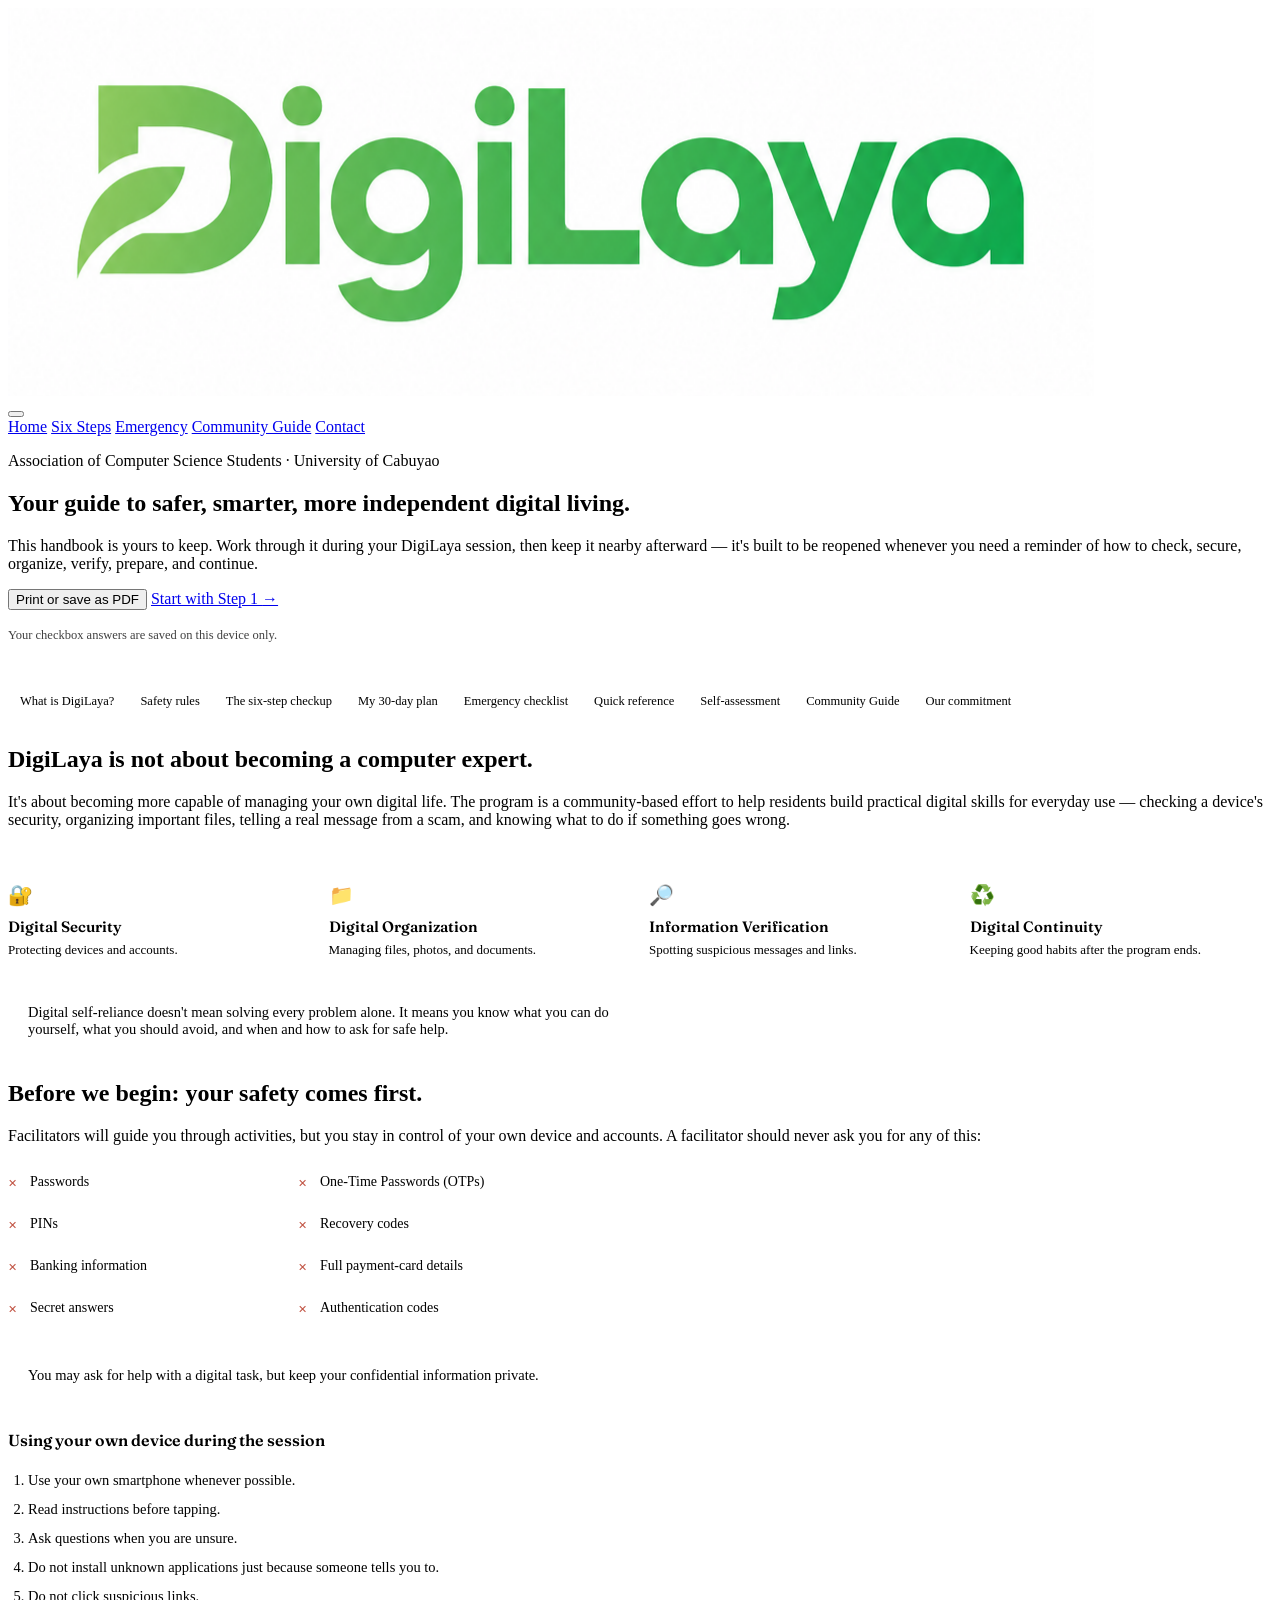
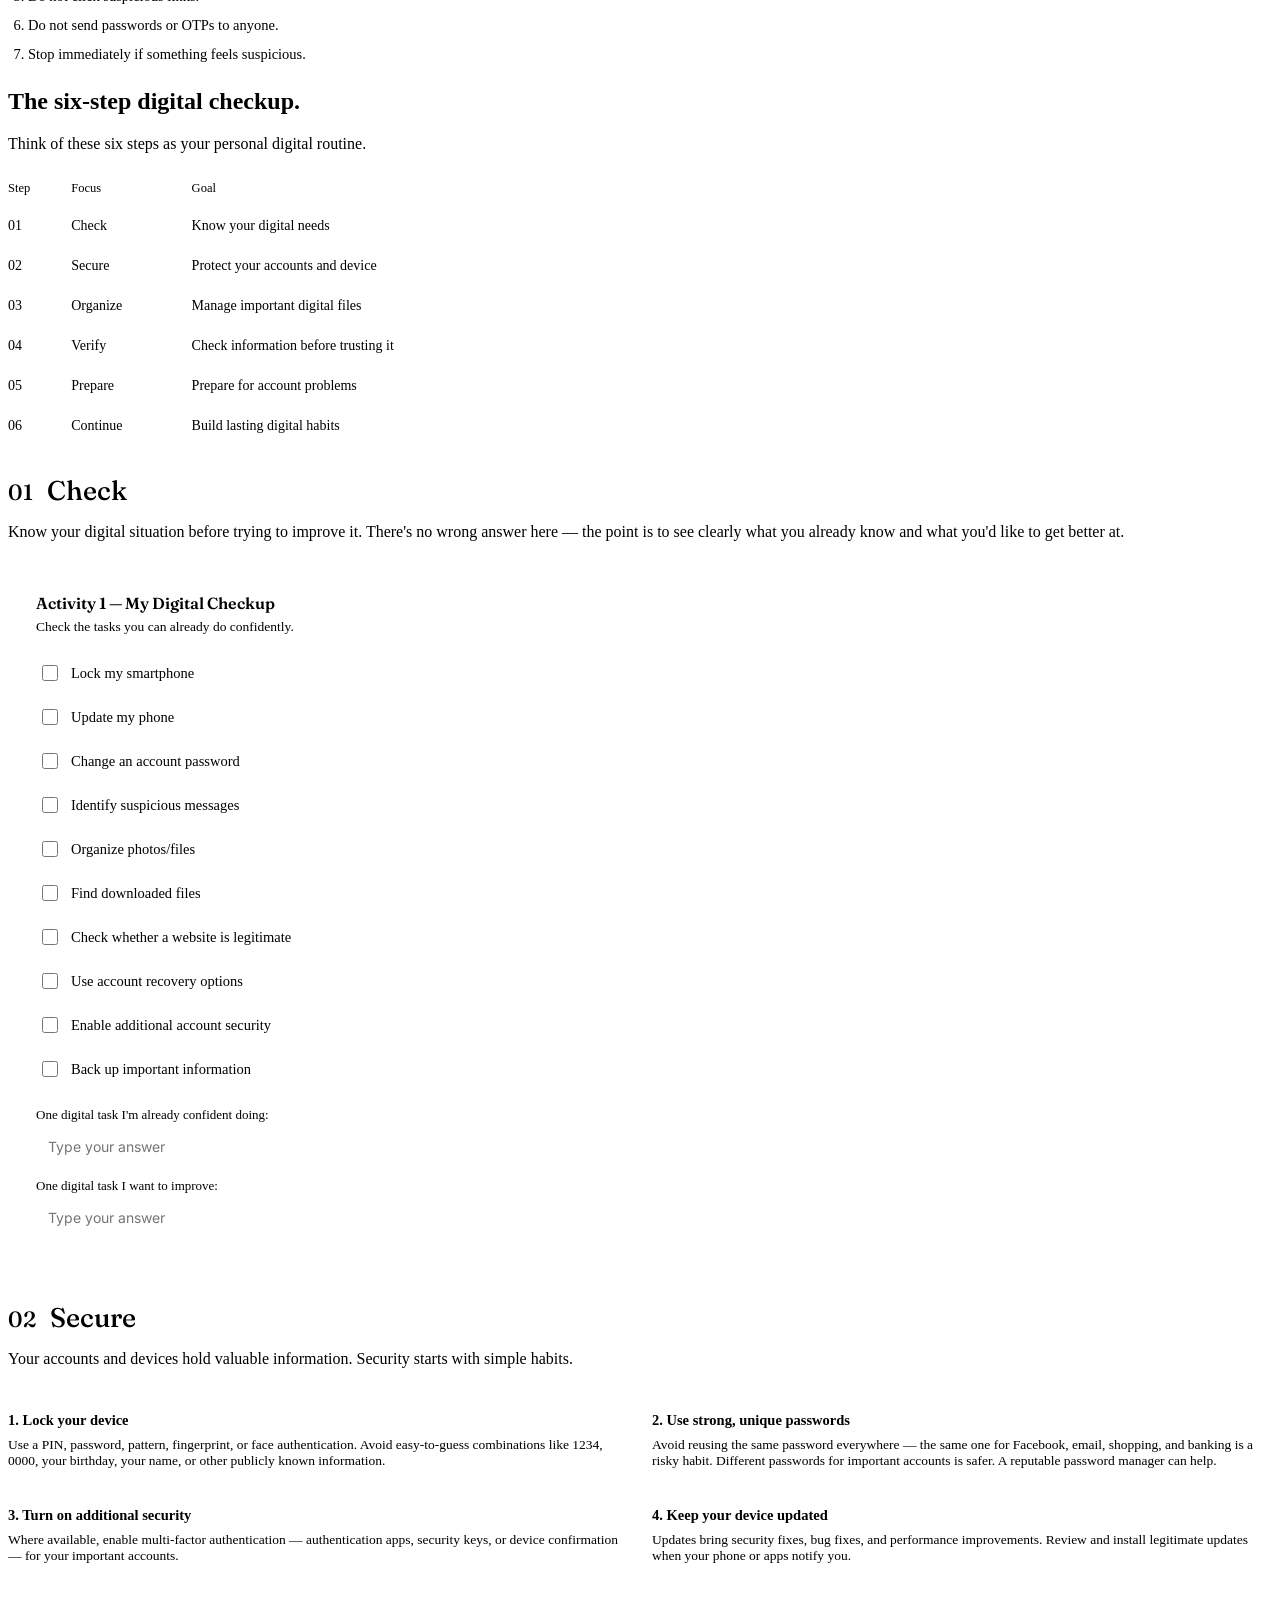
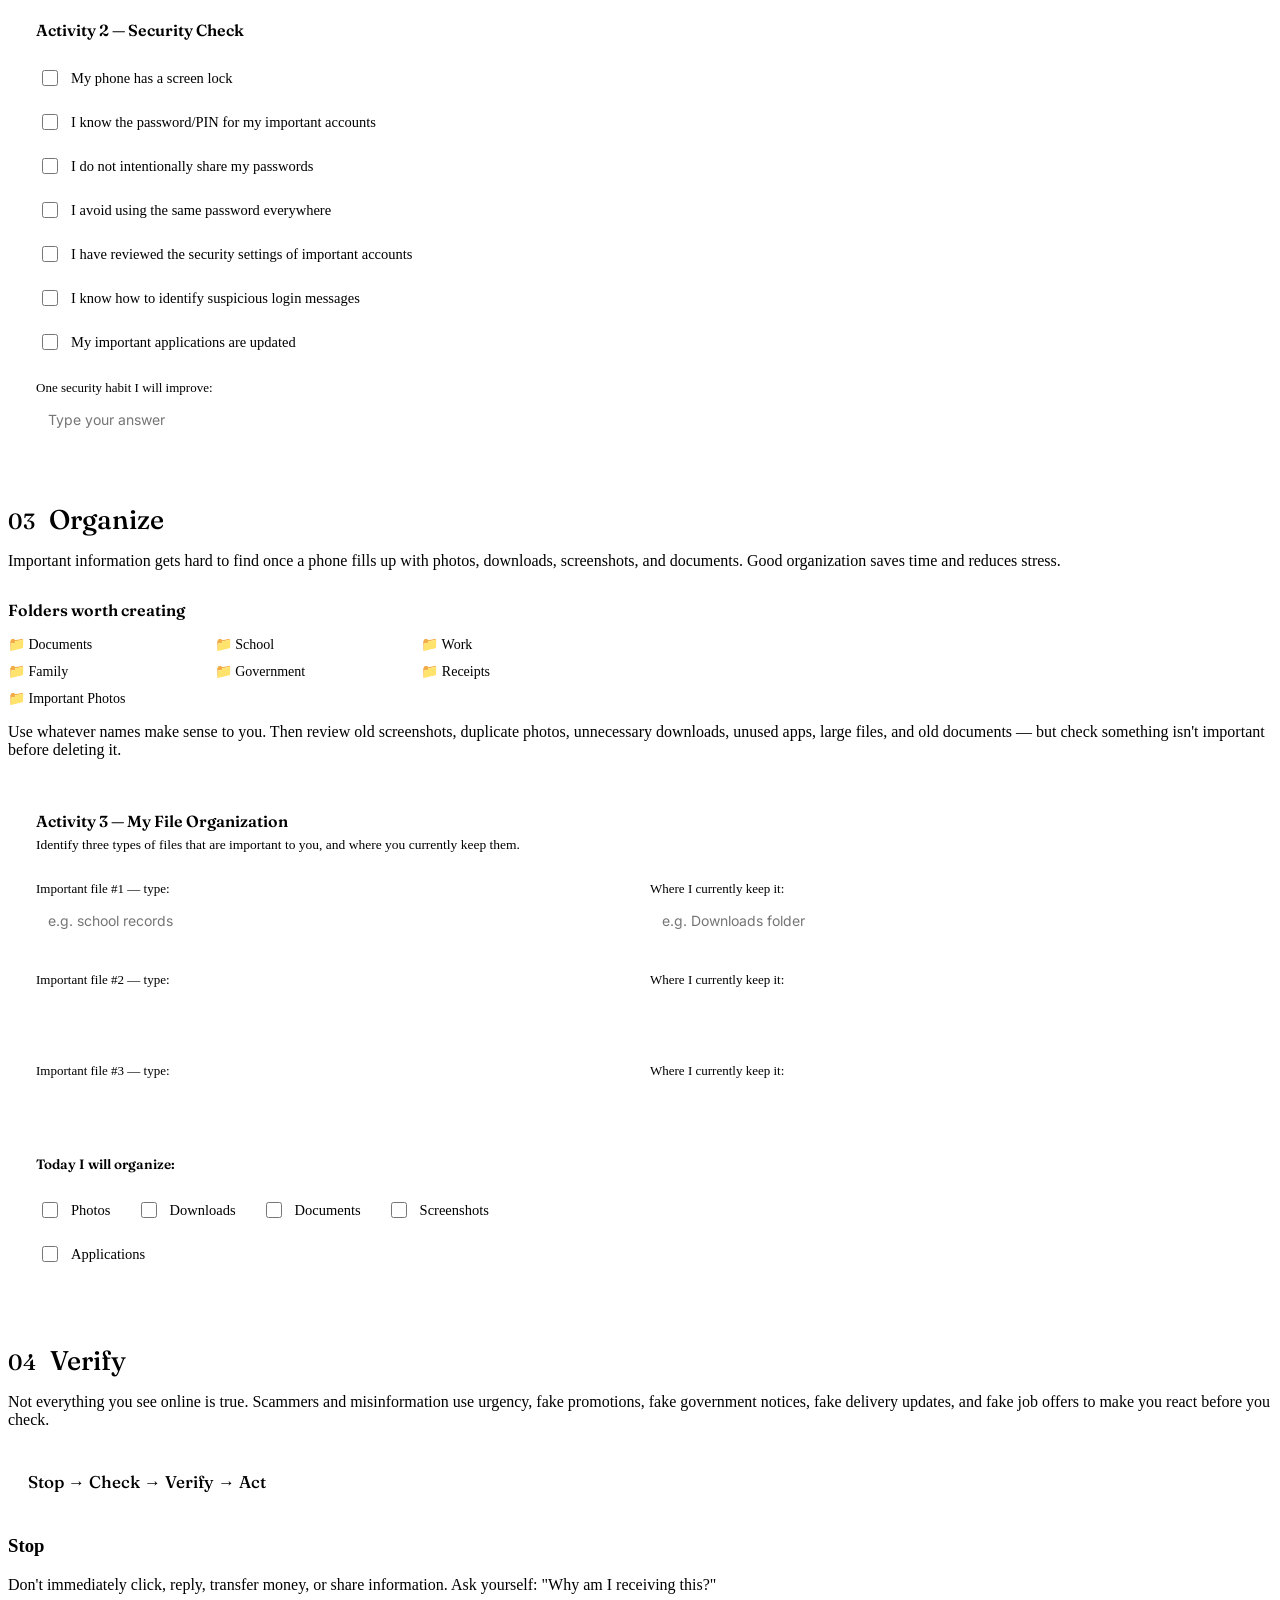
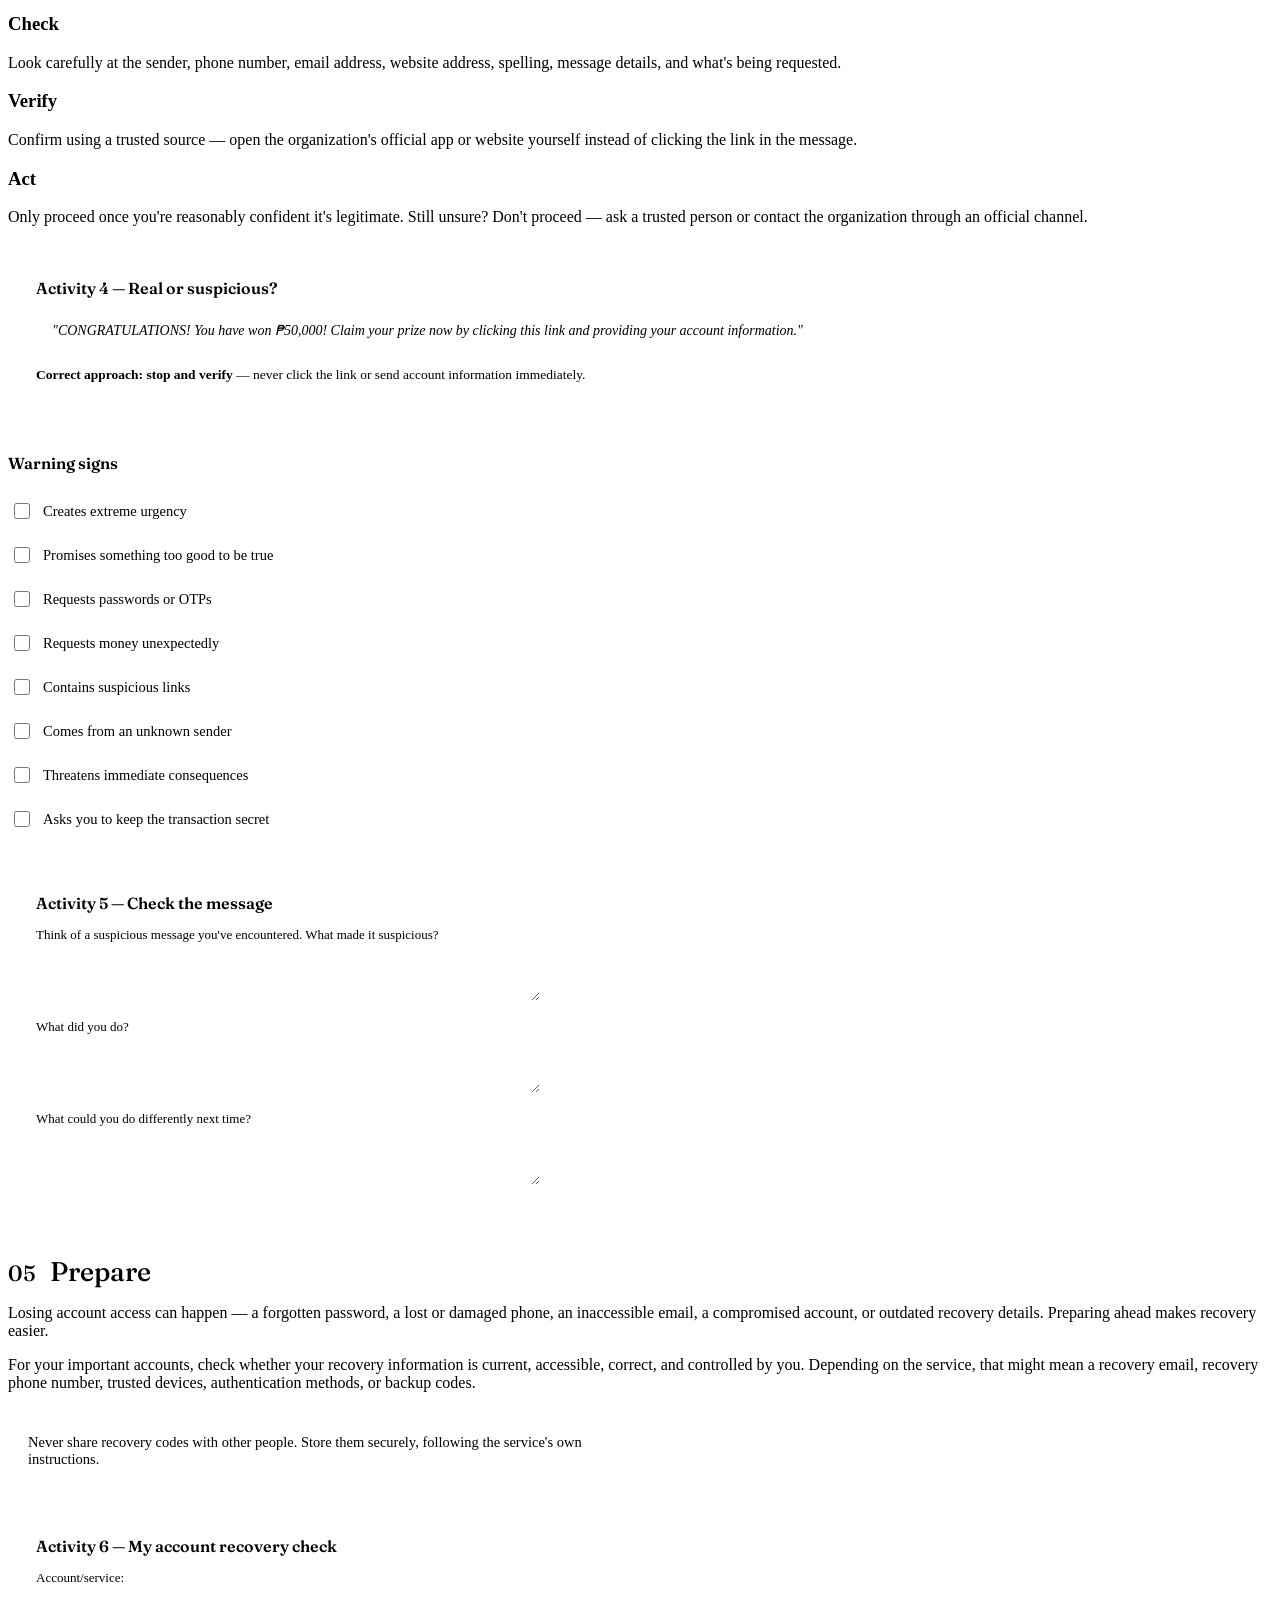
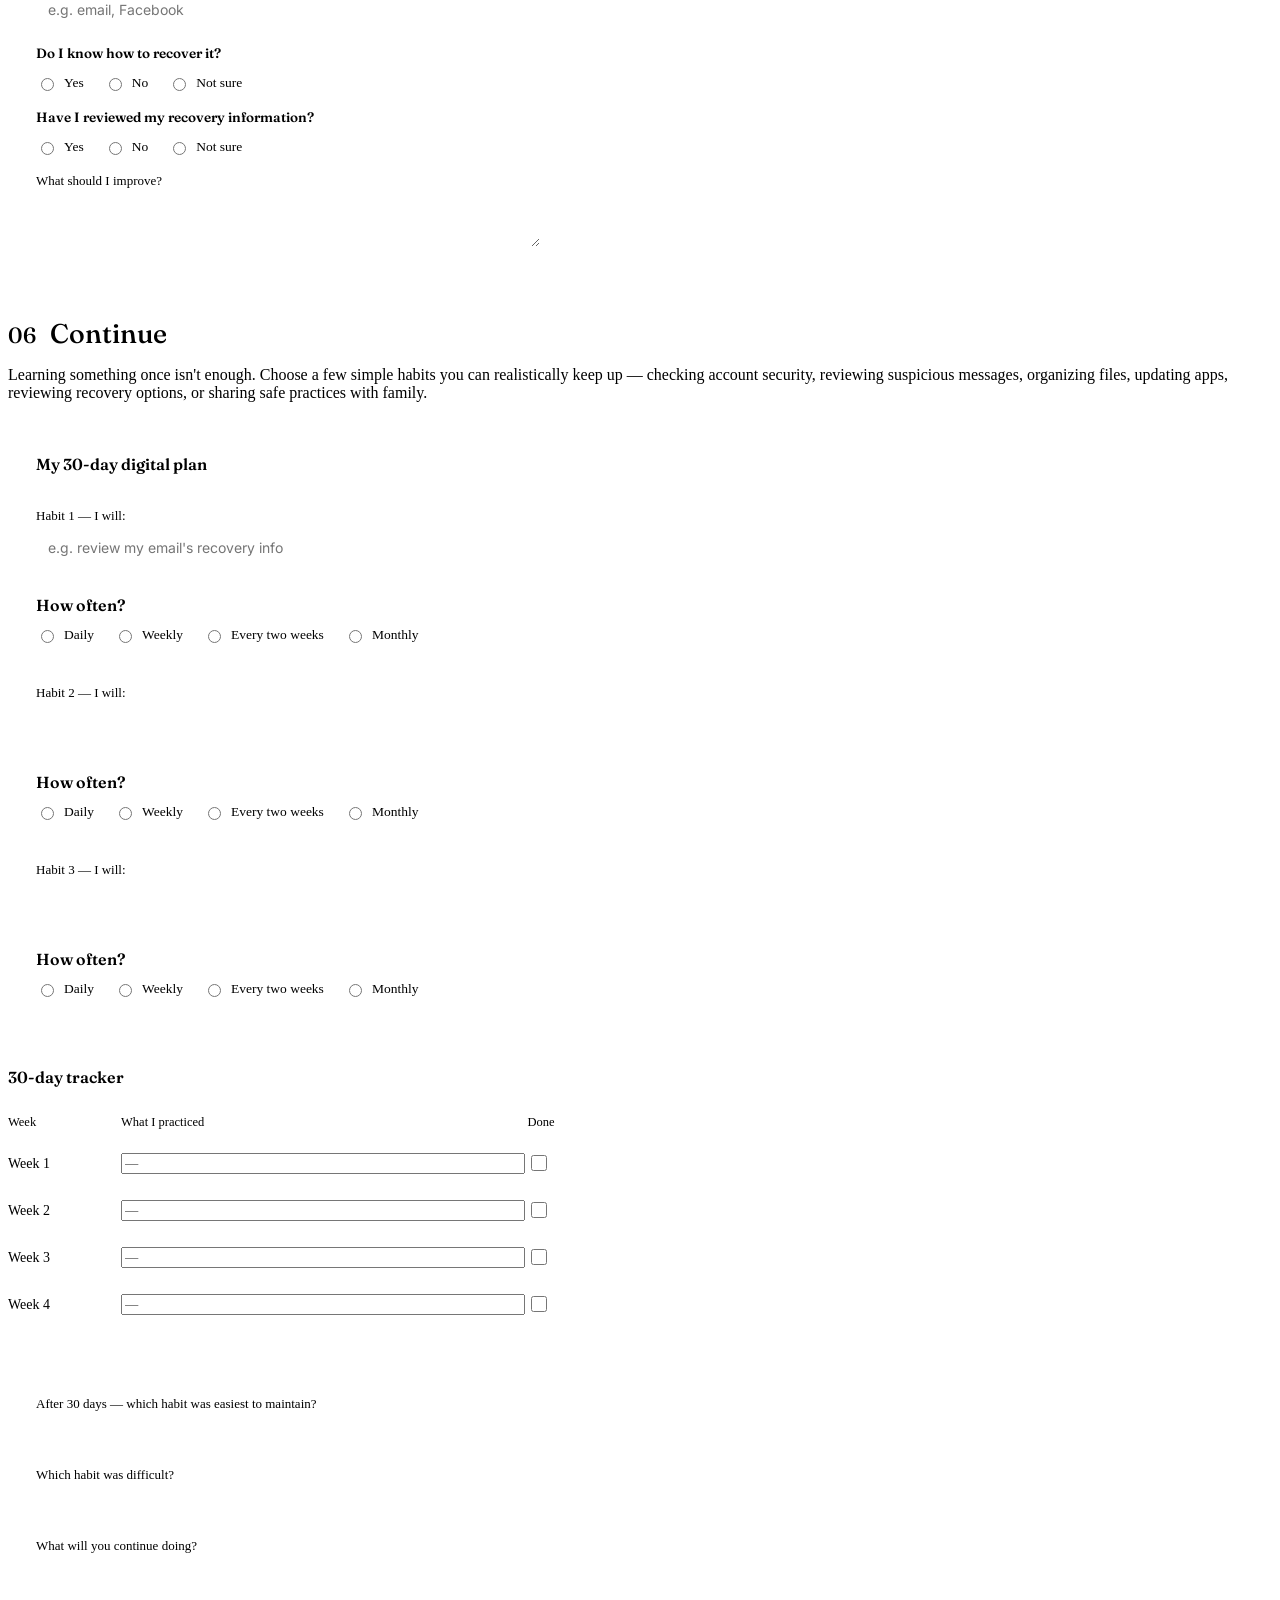
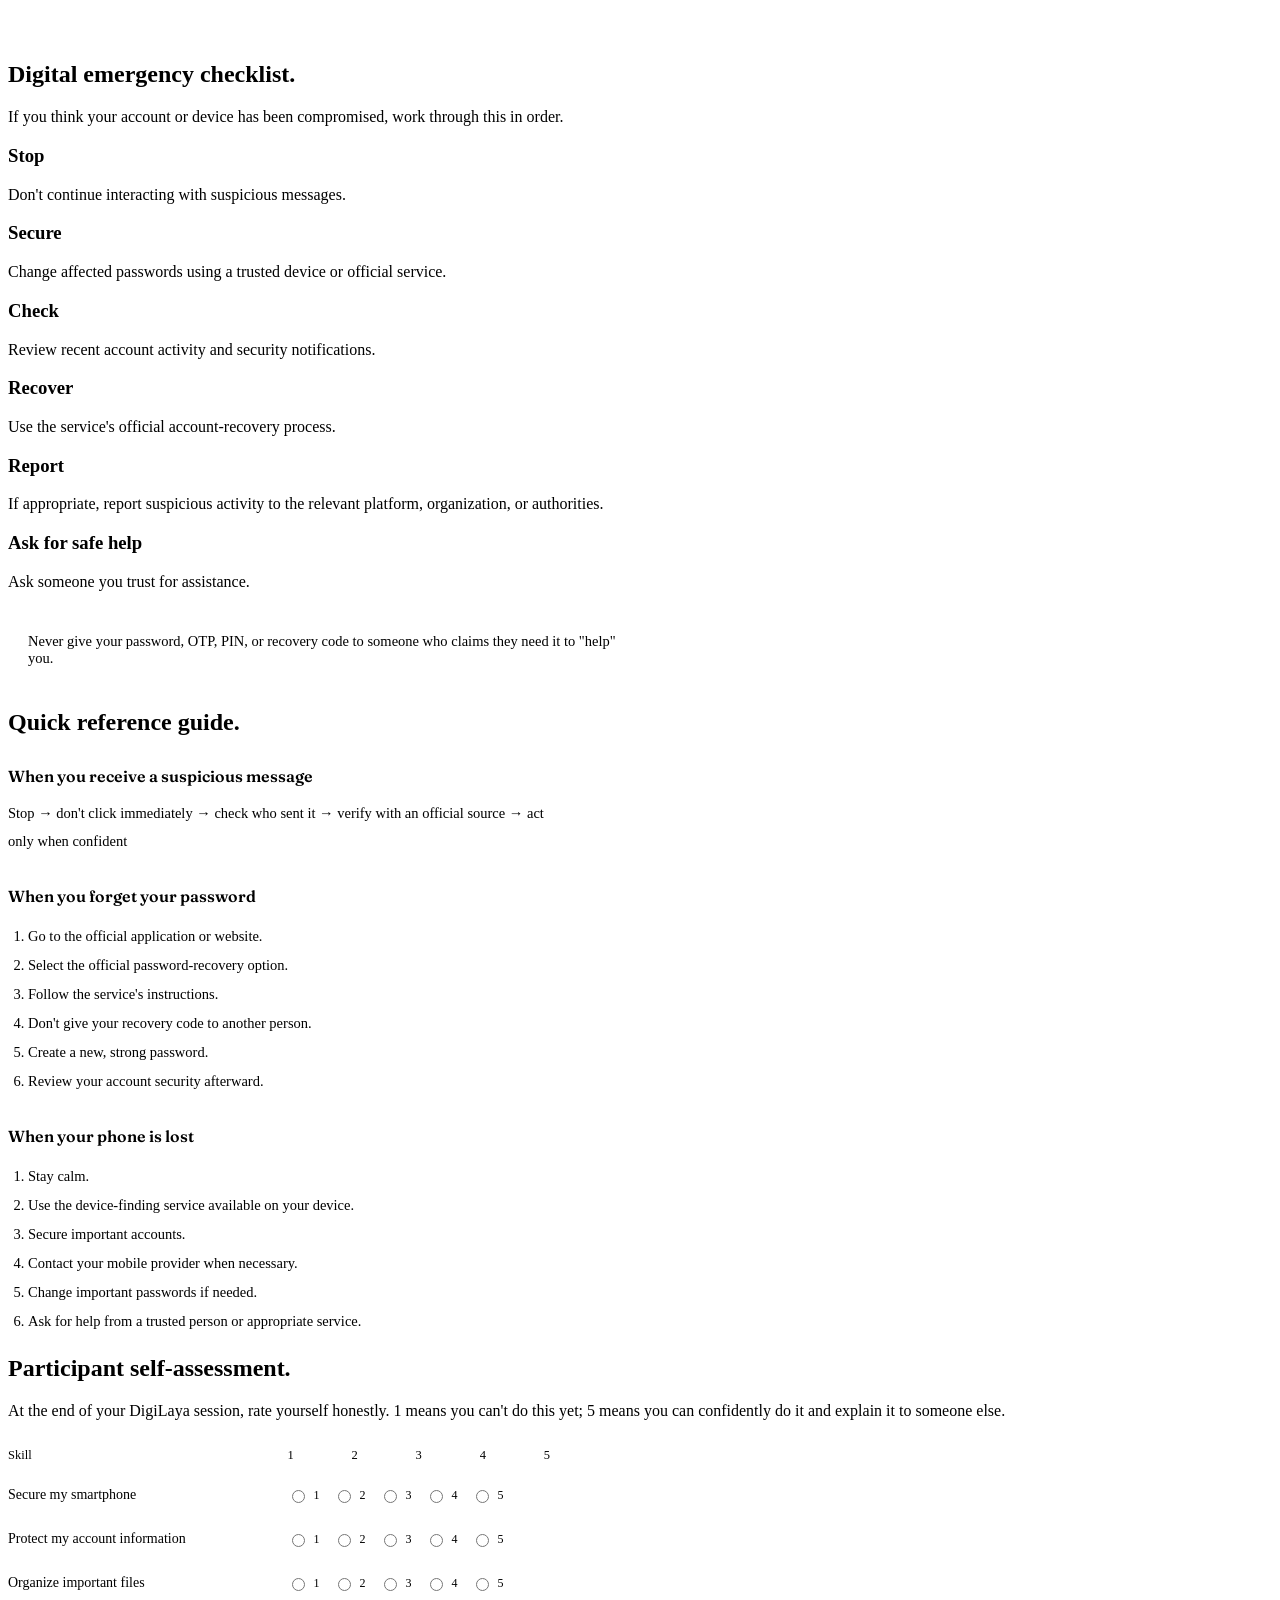
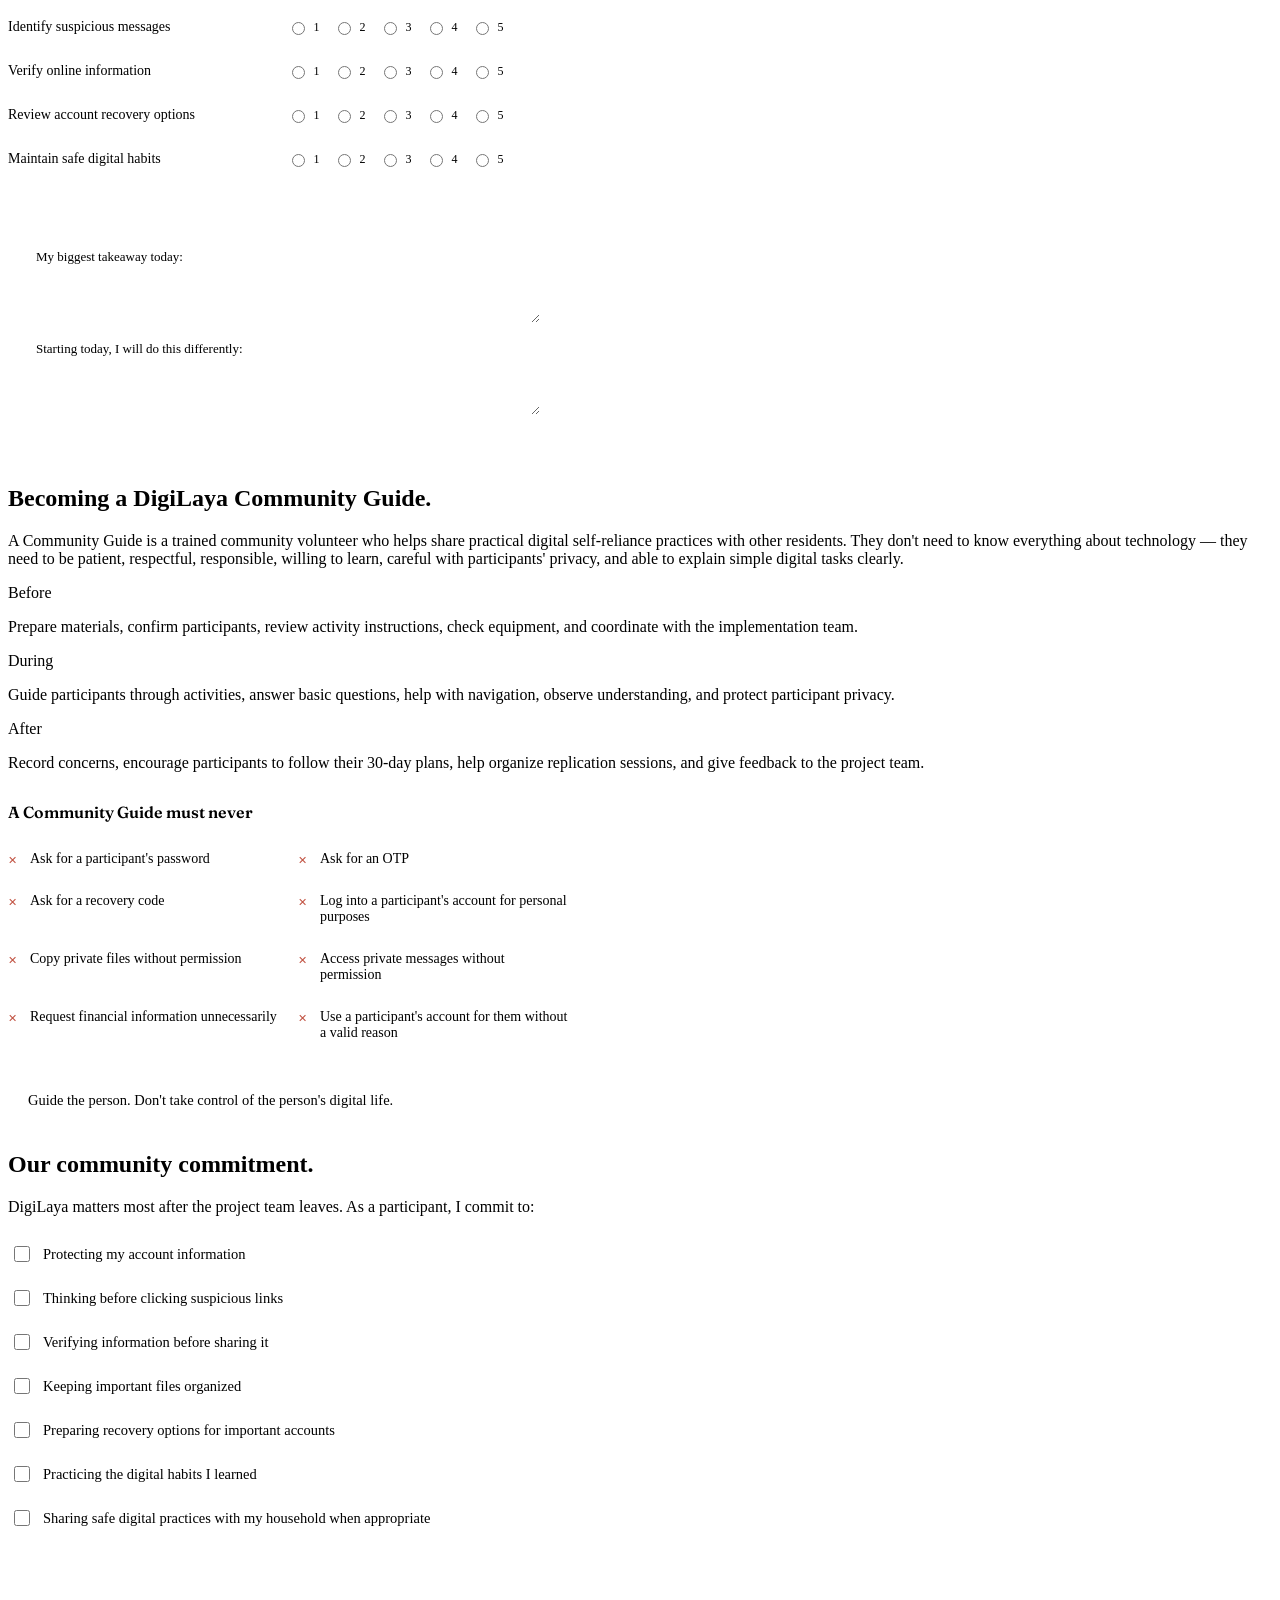
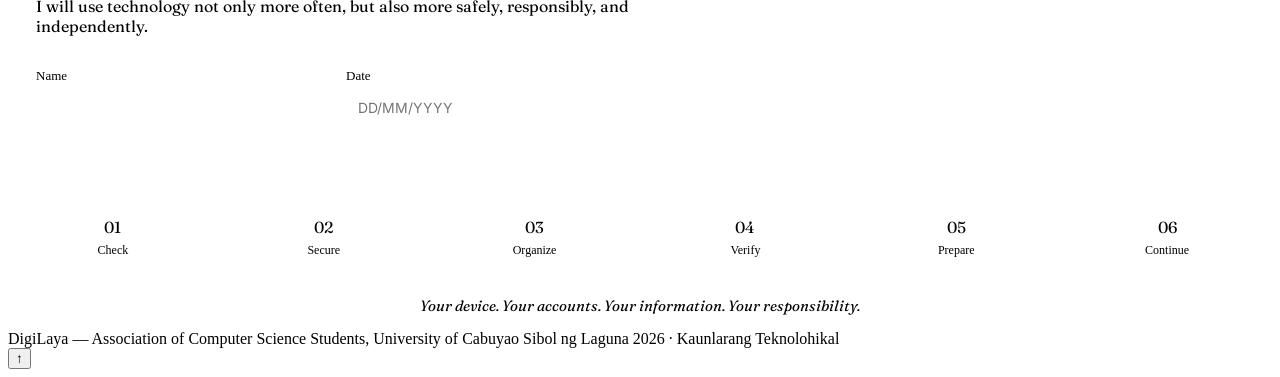
==== handBook.html @ e037fbd9 "Adding Hanbook.html" ====
<!doctype html>
<html lang="en">
  <head>
    <meta charset="UTF-8" />
    <meta name="viewport" content="width=device-width, initial-scale=1.0" />
    <title>Participant Handbook — DigiLaya</title>
    <link rel="stylesheet" href="handbook.css" />
    <link rel="stylesheet" href="handbook.css" />
    <link rel="preconnect" href="https://fonts.googleapis.com" />
    <link rel="preconnect" href="https://fonts.gstatic.com" crossorigin />
    <link
      href="https://fonts.googleapis.com/css2?family=Fraunces:ital,opsz,wght@0,9..144,400;0,9..144,500;0,9..144,600;1,9..144,500&family=Inter:wght@400;500;600&display=swap"
      rel="stylesheet"
    />
  </head>
  <body class="handbook-page">
    <!-- HEADER -->
    <header class="site" id="site-header">
      <div class="wrap">
        <div class="mark" id="logoPlaceholder">
          <a href="index.html" aria-label="DigiLaya home">
            <img src="DigiLaya.png" alt="DigiLaya Logo" class="logo-img" />
          </a>
        </div>
        <button
          class="menu-btn"
          id="menuBtn"
          aria-label="Toggle menu"
          aria-expanded="false"
        >
          <span></span>
        </button>
        <nav class="site" id="siteNav">
          <a href="index.html">Home</a>
          <a href="#steps" data-nav>Six Steps</a>
          <a href="#emergency" data-nav>Emergency</a>
          <a href="#guide" data-nav>Community Guide</a>
          <a href="index.html#contact">Contact</a>
        </nav>
      </div>
    </header>

    <!-- HERO -->
    <section class="hero handbook-hero">
      <div class="wrap">
        <p class="kicker">
          Association of Computer Science Students · University of Cabuyao
        </p>
        <h1>Your guide to safer, smarter, more independent digital living.</h1>
        <p class="lead">
          This handbook is yours to keep. Work through it during your DigiLaya
          session, then keep it nearby afterward — it's built to be reopened
          whenever you need a reminder of how to check, secure, organize,
          verify, prepare, and continue.
        </p>
        <div class="cta">
          <button class="btn primary" id="printBtn" type="button">
            Print or save as PDF
          </button>
          <a class="btn ghost" href="#check"
            >Start with Step 1 <span class="arrow">&#8594;</span></a
          >
        </div>
        <p class="progress-note" id="progressNote">
          Your checkbox answers are saved on this device only.
        </p>
      </div>
    </section>

    <!-- TABLE OF CONTENTS -->
    <nav class="hb-toc" aria-label="Handbook contents">
      <div class="wrap">
        <ol>
          <li><a href="#about">What is DigiLaya?</a></li>
          <li><a href="#rules">Safety rules</a></li>
          <li><a href="#steps">The six-step checkup</a></li>
          <li><a href="#plan">My 30-day plan</a></li>
          <li><a href="#emergency">Emergency checklist</a></li>
          <li><a href="#reference">Quick reference</a></li>
          <li><a href="#assessment">Self-assessment</a></li>
          <li><a href="#guide">Community Guide</a></li>
          <li><a href="#commitment">Our commitment</a></li>
        </ol>
      </div>
    </nav>

    <!-- 1 & 2 — ABOUT -->
    <section id="about">
      <div class="wrap">
        <h2 class="section-title">
          DigiLaya is not about becoming a computer expert.
        </h2>
        <p class="gap-para">
          It's about becoming more capable of managing your own digital life.
          The program is a community-based effort to help residents build
          practical digital skills for everyday use — checking a device's
          security, organizing important files, telling a real message from a
          scam, and knowing what to do if something goes wrong.
        </p>
        <div class="pillar-grid">
          <div class="pillar">
            <span class="pillar-mark">🔐</span>
            <h3>Digital Security</h3>
            <p>Protecting devices and accounts.</p>
          </div>
          <div class="pillar">
            <span class="pillar-mark">📁</span>
            <h3>Digital Organization</h3>
            <p>Managing files, photos, and documents.</p>
          </div>
          <div class="pillar">
            <span class="pillar-mark">🔎</span>
            <h3>Information Verification</h3>
            <p>Spotting suspicious messages and links.</p>
          </div>
          <div class="pillar">
            <span class="pillar-mark">♻️</span>
            <h3>Digital Continuity</h3>
            <p>Keeping good habits after the program ends.</p>
          </div>
        </div>

        <div class="callout">
          <p>
            Digital self-reliance doesn't mean solving every problem alone. It
            means you know what you can do yourself, what you should avoid, and
            when and how to ask for safe help.
          </p>
        </div>
      </div>
    </section>

    <!-- 3 — SAFETY RULES -->
    <section class="alt" id="rules">
      <div class="wrap">
        <h2 class="section-title">Before we begin: your safety comes first.</h2>
        <p class="section-lead">
          Facilitators will guide you through activities, but you stay in
          control of your own device and accounts. A facilitator should never
          ask you for any of this:
        </p>
        <ul class="never-grid">
          <li>Passwords</li>
          <li>One-Time Passwords (OTPs)</li>
          <li>PINs</li>
          <li>Recovery codes</li>
          <li>Banking information</li>
          <li>Full payment-card details</li>
          <li>Secret answers</li>
          <li>Authentication codes</li>
        </ul>
        <div class="callout">
          <p>
            You may ask for help with a digital task, but keep your confidential
            information private.
          </p>
        </div>

        <h3 class="sub-title">Using your own device during the session</h3>
        <ol class="numbered-list">
          <li>Use your own smartphone whenever possible.</li>
          <li>Read instructions before tapping.</li>
          <li>Ask questions when you are unsure.</li>
          <li>
            Do not install unknown applications just because someone tells you
            to.
          </li>
          <li>Do not click suspicious links.</li>
          <li>Do not send passwords or OTPs to anyone.</li>
          <li>Stop immediately if something feels suspicious.</li>
        </ol>
      </div>
    </section>

    <!-- 4 — SIX STEPS OVERVIEW -->
    <section id="steps">
      <div class="wrap">
        <h2 class="section-title">The six-step digital checkup.</h2>
        <p class="section-lead">
          Think of these six steps as your personal digital routine.
        </p>
        <table class="hb-table">
          <tr>
            <th>Step</th>
            <th>Focus</th>
            <th>Goal</th>
          </tr>
          <tr>
            <td>01</td>
            <td>Check</td>
            <td>Know your digital needs</td>
          </tr>
          <tr>
            <td>02</td>
            <td>Secure</td>
            <td>Protect your accounts and device</td>
          </tr>
          <tr>
            <td>03</td>
            <td>Organize</td>
            <td>Manage important digital files</td>
          </tr>
          <tr>
            <td>04</td>
            <td>Verify</td>
            <td>Check information before trusting it</td>
          </tr>
          <tr>
            <td>05</td>
            <td>Prepare</td>
            <td>Prepare for account problems</td>
          </tr>
          <tr>
            <td>06</td>
            <td>Continue</td>
            <td>Build lasting digital habits</td>
          </tr>
        </table>
      </div>
    </section>

    <!-- STEP 01 CHECK -->
    <section class="alt step-section" id="check">
      <div class="wrap">
        <div class="step-tag">
          <span class="n">01</span>
          <h2>Check</h2>
        </div>
        <p class="section-lead">
          Know your digital situation before trying to improve it. There's no
          wrong answer here — the point is to see clearly what you already know
          and what you'd like to get better at.
        </p>

        <div class="activity-card" data-activity="check-tasks">
          <h3>Activity 1 — My Digital Checkup</h3>
          <p>Check the tasks you can already do confidently.</p>
          <ul class="check-list">
            <li>
              <label
                ><input type="checkbox" data-store /> Lock my smartphone</label
              >
            </li>
            <li>
              <label
                ><input type="checkbox" data-store /> Update my phone</label
              >
            </li>
            <li>
              <label
                ><input type="checkbox" data-store /> Change an account
                password</label
              >
            </li>
            <li>
              <label
                ><input type="checkbox" data-store /> Identify suspicious
                messages</label
              >
            </li>
            <li>
              <label
                ><input type="checkbox" data-store /> Organize
                photos/files</label
              >
            </li>
            <li>
              <label
                ><input type="checkbox" data-store /> Find downloaded
                files</label
              >
            </li>
            <li>
              <label
                ><input type="checkbox" data-store /> Check whether a website is
                legitimate</label
              >
            </li>
            <li>
              <label
                ><input type="checkbox" data-store /> Use account recovery
                options</label
              >
            </li>
            <li>
              <label
                ><input type="checkbox" data-store /> Enable additional account
                security</label
              >
            </li>
            <li>
              <label
                ><input type="checkbox" data-store /> Back up important
                information</label
              >
            </li>
          </ul>
          <div class="fill-row">
            <label>One digital task I'm already confident doing:</label>
            <input type="text" data-store placeholder="Type your answer" />
          </div>
          <div class="fill-row">
            <label>One digital task I want to improve:</label>
            <input type="text" data-store placeholder="Type your answer" />
          </div>
        </div>
      </div>
    </section>

    <!-- STEP 02 SECURE -->
    <section class="step-section" id="secure">
      <div class="wrap">
        <div class="step-tag">
          <span class="n">02</span>
          <h2>Secure</h2>
        </div>
        <p class="section-lead">
          Your accounts and devices hold valuable information. Security starts
          with simple habits.
        </p>

        <div class="mini-grid">
          <div class="mini">
            <h3>1. Lock your device</h3>
            <p>
              Use a PIN, password, pattern, fingerprint, or face authentication.
              Avoid easy-to-guess combinations like 1234, 0000, your birthday,
              your name, or other publicly known information.
            </p>
          </div>
          <div class="mini">
            <h3>2. Use strong, unique passwords</h3>
            <p>
              Avoid reusing the same password everywhere — the same one for
              Facebook, email, shopping, and banking is a risky habit. Different
              passwords for important accounts is safer. A reputable password
              manager can help.
            </p>
          </div>
          <div class="mini">
            <h3>3. Turn on additional security</h3>
            <p>
              Where available, enable multi-factor authentication —
              authentication apps, security keys, or device confirmation — for
              your important accounts.
            </p>
          </div>
          <div class="mini">
            <h3>4. Keep your device updated</h3>
            <p>
              Updates bring security fixes, bug fixes, and performance
              improvements. Review and install legitimate updates when your
              phone or apps notify you.
            </p>
          </div>
        </div>

        <div class="activity-card" data-activity="secure-check">
          <h3>Activity 2 — Security Check</h3>
          <ul class="check-list">
            <li>
              <label
                ><input type="checkbox" data-store /> My phone has a screen
                lock</label
              >
            </li>
            <li>
              <label
                ><input type="checkbox" data-store /> I know the password/PIN
                for my important accounts</label
              >
            </li>
            <li>
              <label
                ><input type="checkbox" data-store /> I do not intentionally
                share my passwords</label
              >
            </li>
            <li>
              <label
                ><input type="checkbox" data-store /> I avoid using the same
                password everywhere</label
              >
            </li>
            <li>
              <label
                ><input type="checkbox" data-store /> I have reviewed the
                security settings of important accounts</label
              >
            </li>
            <li>
              <label
                ><input type="checkbox" data-store /> I know how to identify
                suspicious login messages</label
              >
            </li>
            <li>
              <label
                ><input type="checkbox" data-store /> My important applications
                are updated</label
              >
            </li>
          </ul>
          <div class="fill-row">
            <label>One security habit I will improve:</label>
            <input type="text" data-store placeholder="Type your answer" />
          </div>
        </div>
      </div>
    </section>

    <!-- STEP 03 ORGANIZE -->
    <section class="alt step-section" id="organize">
      <div class="wrap">
        <div class="step-tag">
          <span class="n">03</span>
          <h2>Organize</h2>
        </div>
        <p class="section-lead">
          Important information gets hard to find once a phone fills up with
          photos, downloads, screenshots, and documents. Good organization saves
          time and reduces stress.
        </p>

        <h3 class="sub-title">Folders worth creating</h3>
        <ul class="folder-list">
          <li>📁 Documents</li>
          <li>📁 School</li>
          <li>📁 Work</li>
          <li>📁 Family</li>
          <li>📁 Government</li>
          <li>📁 Receipts</li>
          <li>📁 Important Photos</li>
        </ul>
        <p class="gap-para">
          Use whatever names make sense to you. Then review old screenshots,
          duplicate photos, unnecessary downloads, unused apps, large files, and
          old documents — but check something isn't important before deleting
          it.
        </p>

        <div class="activity-card" data-activity="organize-files">
          <h3>Activity 3 — My File Organization</h3>
          <p>
            Identify three types of files that are important to you, and where
            you currently keep them.
          </p>
          <div class="fill-grid">
            <div class="fill-row">
              <label>Important file #1 — type:</label
              ><input
                type="text"
                data-store
                placeholder="e.g. school records"
              />
            </div>
            <div class="fill-row">
              <label>Where I currently keep it:</label
              ><input
                type="text"
                data-store
                placeholder="e.g. Downloads folder"
              />
            </div>
            <div class="fill-row">
              <label>Important file #2 — type:</label
              ><input type="text" data-store />
            </div>
            <div class="fill-row">
              <label>Where I currently keep it:</label
              ><input type="text" data-store />
            </div>
            <div class="fill-row">
              <label>Important file #3 — type:</label
              ><input type="text" data-store />
            </div>
            <div class="fill-row">
              <label>Where I currently keep it:</label
              ><input type="text" data-store />
            </div>
          </div>
          <p class="sub-title" style="margin-top: 22px">
            Today I will organize:
          </p>
          <ul class="check-list inline">
            <li>
              <label><input type="checkbox" data-store /> Photos</label>
            </li>
            <li>
              <label><input type="checkbox" data-store /> Downloads</label>
            </li>
            <li>
              <label><input type="checkbox" data-store /> Documents</label>
            </li>
            <li>
              <label><input type="checkbox" data-store /> Screenshots</label>
            </li>
            <li>
              <label><input type="checkbox" data-store /> Applications</label>
            </li>
          </ul>
        </div>
      </div>
    </section>

    <!-- STEP 04 VERIFY -->
    <section class="step-section" id="verify">
      <div class="wrap">
        <div class="step-tag">
          <span class="n">04</span>
          <h2>Verify</h2>
        </div>
        <p class="section-lead">
          Not everything you see online is true. Scammers and misinformation use
          urgency, fake promotions, fake government notices, fake delivery
          updates, and fake job offers to make you react before you check.
        </p>

        <div class="callout callout-accent">
          <p>Stop &#8594; Check &#8594; Verify &#8594; Act</p>
        </div>

        <div class="timeline">
          <div class="phase">
            <div class="top"><h3>Stop</h3></div>
            <p>
              Don't immediately click, reply, transfer money, or share
              information. Ask yourself: "Why am I receiving this?"
            </p>
          </div>
          <div class="phase">
            <div class="top"><h3>Check</h3></div>
            <p>
              Look carefully at the sender, phone number, email address, website
              address, spelling, message details, and what's being requested.
            </p>
          </div>
          <div class="phase">
            <div class="top"><h3>Verify</h3></div>
            <p>
              Confirm using a trusted source — open the organization's official
              app or website yourself instead of clicking the link in the
              message.
            </p>
          </div>
          <div class="phase">
            <div class="top"><h3>Act</h3></div>
            <p>
              Only proceed once you're reasonably confident it's legitimate.
              Still unsure? Don't proceed — ask a trusted person or contact the
              organization through an official channel.
            </p>
          </div>
        </div>

        <div class="activity-card" data-activity="verify-scenario">
          <h3>Activity 4 — Real or suspicious?</h3>
          <p class="scenario">
            "CONGRATULATIONS! You have won ₱50,000! Claim your prize now by
            clicking this link and providing your account information."
          </p>
          <p>
            <strong>Correct approach: stop and verify</strong> — never click the
            link or send account information immediately.
          </p>
        </div>

        <h3 class="sub-title">Warning signs</h3>
        <ul class="check-list">
          <li>
            <label
              ><input type="checkbox" data-store /> Creates extreme
              urgency</label
            >
          </li>
          <li>
            <label
              ><input type="checkbox" data-store /> Promises something too good
              to be true</label
            >
          </li>
          <li>
            <label
              ><input type="checkbox" data-store /> Requests passwords or
              OTPs</label
            >
          </li>
          <li>
            <label
              ><input type="checkbox" data-store /> Requests money
              unexpectedly</label
            >
          </li>
          <li>
            <label
              ><input type="checkbox" data-store /> Contains suspicious
              links</label
            >
          </li>
          <li>
            <label
              ><input type="checkbox" data-store /> Comes from an unknown
              sender</label
            >
          </li>
          <li>
            <label
              ><input type="checkbox" data-store /> Threatens immediate
              consequences</label
            >
          </li>
          <li>
            <label
              ><input type="checkbox" data-store /> Asks you to keep the
              transaction secret</label
            >
          </li>
        </ul>

        <div class="activity-card" data-activity="verify-reflect">
          <h3>Activity 5 — Check the message</h3>
          <div class="fill-row">
            <label
              >Think of a suspicious message you've encountered. What made it
              suspicious?</label
            ><textarea data-store rows="2"></textarea>
          </div>
          <div class="fill-row">
            <label>What did you do?</label
            ><textarea data-store rows="2"></textarea>
          </div>
          <div class="fill-row">
            <label>What could you do differently next time?</label
            ><textarea data-store rows="2"></textarea>
          </div>
        </div>
      </div>
    </section>

    <!-- STEP 05 PREPARE -->
    <section class="alt step-section" id="prepare">
      <div class="wrap">
        <div class="step-tag">
          <span class="n">05</span>
          <h2>Prepare</h2>
        </div>
        <p class="section-lead">
          Losing account access can happen — a forgotten password, a lost or
          damaged phone, an inaccessible email, a compromised account, or
          outdated recovery details. Preparing ahead makes recovery easier.
        </p>

        <p class="gap-para">
          For your important accounts, check whether your recovery information
          is current, accessible, correct, and controlled by you. Depending on
          the service, that might mean a recovery email, recovery phone number,
          trusted devices, authentication methods, or backup codes.
        </p>

        <div class="callout">
          <p>
            Never share recovery codes with other people. Store them securely,
            following the service's own instructions.
          </p>
        </div>

        <div class="activity-card" data-activity="prepare-recovery">
          <h3>Activity 6 — My account recovery check</h3>
          <div class="fill-row">
            <label>Account/service:</label
            ><input type="text" data-store placeholder="e.g. email, Facebook" />
          </div>
          <p class="sub-title" style="margin-top: 18px">
            Do I know how to recover it?
          </p>
          <div class="radio-row">
            <label
              ><input type="radio" name="recover-know" data-store /> Yes</label
            >
            <label
              ><input type="radio" name="recover-know" data-store /> No</label
            >
            <label
              ><input type="radio" name="recover-know" data-store /> Not
              sure</label
            >
          </div>
          <p class="sub-title" style="margin-top: 18px">
            Have I reviewed my recovery information?
          </p>
          <div class="radio-row">
            <label
              ><input type="radio" name="recover-review" data-store />
              Yes</label
            >
            <label
              ><input type="radio" name="recover-review" data-store /> No</label
            >
            <label
              ><input type="radio" name="recover-review" data-store /> Not
              sure</label
            >
          </div>
          <div class="fill-row" style="margin-top: 18px">
            <label>What should I improve?</label
            ><textarea data-store rows="2"></textarea>
          </div>
        </div>
      </div>
    </section>

    <!-- STEP 06 CONTINUE / 30-DAY PLAN -->
    <section class="step-section" id="plan">
      <div class="wrap">
        <div class="step-tag">
          <span class="n">06</span>
          <h2>Continue</h2>
        </div>
        <p class="section-lead">
          Learning something once isn't enough. Choose a few simple habits you
          can realistically keep up — checking account security, reviewing
          suspicious messages, organizing files, updating apps, reviewing
          recovery options, or sharing safe practices with family.
        </p>

        <div class="activity-card" data-activity="thirty-day">
          <h3>My 30-day digital plan</h3>
          <div class="habit-block" data-habit="1">
            <div class="fill-row">
              <label>Habit 1 — I will:</label
              ><input
                type="text"
                data-store
                placeholder="e.g. review my email's recovery info"
              />
            </div>
            <p class="sub-title">How often?</p>
            <div class="radio-row">
              <label
                ><input type="radio" name="habit1-freq" data-store />
                Daily</label
              >
              <label
                ><input type="radio" name="habit1-freq" data-store />
                Weekly</label
              >
              <label
                ><input type="radio" name="habit1-freq" data-store /> Every two
                weeks</label
              >
              <label
                ><input type="radio" name="habit1-freq" data-store />
                Monthly</label
              >
            </div>
          </div>
          <div class="habit-block" data-habit="2">
            <div class="fill-row">
              <label>Habit 2 — I will:</label><input type="text" data-store />
            </div>
            <p class="sub-title">How often?</p>
            <div class="radio-row">
              <label
                ><input type="radio" name="habit2-freq" data-store />
                Daily</label
              >
              <label
                ><input type="radio" name="habit2-freq" data-store />
                Weekly</label
              >
              <label
                ><input type="radio" name="habit2-freq" data-store /> Every two
                weeks</label
              >
              <label
                ><input type="radio" name="habit2-freq" data-store />
                Monthly</label
              >
            </div>
          </div>
          <div class="habit-block" data-habit="3">
            <div class="fill-row">
              <label>Habit 3 — I will:</label><input type="text" data-store />
            </div>
            <p class="sub-title">How often?</p>
            <div class="radio-row">
              <label
                ><input type="radio" name="habit3-freq" data-store />
                Daily</label
              >
              <label
                ><input type="radio" name="habit3-freq" data-store />
                Weekly</label
              >
              <label
                ><input type="radio" name="habit3-freq" data-store /> Every two
                weeks</label
              >
              <label
                ><input type="radio" name="habit3-freq" data-store />
                Monthly</label
              >
            </div>
          </div>
        </div>

        <h3 class="sub-title">30-day tracker</h3>
        <table class="hb-table tracker">
          <tr>
            <th>Week</th>
            <th>What I practiced</th>
            <th>Done</th>
          </tr>
          <tr>
            <td>Week 1</td>
            <td><input type="text" data-store placeholder="—" /></td>
            <td><input type="checkbox" data-store /></td>
          </tr>
          <tr>
            <td>Week 2</td>
            <td><input type="text" data-store placeholder="—" /></td>
            <td><input type="checkbox" data-store /></td>
          </tr>
          <tr>
            <td>Week 3</td>
            <td><input type="text" data-store placeholder="—" /></td>
            <td><input type="checkbox" data-store /></td>
          </tr>
          <tr>
            <td>Week 4</td>
            <td><input type="text" data-store placeholder="—" /></td>
            <td><input type="checkbox" data-store /></td>
          </tr>
        </table>

        <div class="activity-card" data-activity="thirty-day-reflect">
          <div class="fill-row">
            <label>After 30 days — which habit was easiest to maintain?</label
            ><input type="text" data-store />
          </div>
          <div class="fill-row">
            <label>Which habit was difficult?</label
            ><input type="text" data-store />
          </div>
          <div class="fill-row">
            <label>What will you continue doing?</label
            ><input type="text" data-store />
          </div>
        </div>
      </div>
    </section>

    <!-- EMERGENCY CHECKLIST -->
    <section class="alt" id="emergency">
      <div class="wrap">
        <h2 class="section-title">Digital emergency checklist.</h2>
        <p class="section-lead">
          If you think your account or device has been compromised, work through
          this in order.
        </p>
        <div class="timeline">
          <div class="phase">
            <div class="top"><h3>Stop</h3></div>
            <p>Don't continue interacting with suspicious messages.</p>
          </div>
          <div class="phase">
            <div class="top"><h3>Secure</h3></div>
            <p>
              Change affected passwords using a trusted device or official
              service.
            </p>
          </div>
          <div class="phase">
            <div class="top"><h3>Check</h3></div>
            <p>Review recent account activity and security notifications.</p>
          </div>
          <div class="phase">
            <div class="top"><h3>Recover</h3></div>
            <p>Use the service's official account-recovery process.</p>
          </div>
          <div class="phase">
            <div class="top"><h3>Report</h3></div>
            <p>
              If appropriate, report suspicious activity to the relevant
              platform, organization, or authorities.
            </p>
          </div>
          <div class="phase">
            <div class="top"><h3>Ask for safe help</h3></div>
            <p>Ask someone you trust for assistance.</p>
          </div>
        </div>
        <div class="callout">
          <p>
            Never give your password, OTP, PIN, or recovery code to someone who
            claims they need it to "help" you.
          </p>
        </div>
      </div>
    </section>

    <!-- QUICK REFERENCE -->
    <section id="reference">
      <div class="wrap">
        <h2 class="section-title">Quick reference guide.</h2>

        <h3 class="sub-title">When you receive a suspicious message</h3>
        <p class="flow">
          Stop &#8594; don't click immediately &#8594; check who sent it &#8594;
          verify with an official source &#8594; act only when confident
        </p>

        <h3 class="sub-title">When you forget your password</h3>
        <ol class="numbered-list">
          <li>Go to the official application or website.</li>
          <li>Select the official password-recovery option.</li>
          <li>Follow the service's instructions.</li>
          <li>Don't give your recovery code to another person.</li>
          <li>Create a new, strong password.</li>
          <li>Review your account security afterward.</li>
        </ol>

        <h3 class="sub-title">When your phone is lost</h3>
        <ol class="numbered-list">
          <li>Stay calm.</li>
          <li>Use the device-finding service available on your device.</li>
          <li>Secure important accounts.</li>
          <li>Contact your mobile provider when necessary.</li>
          <li>Change important passwords if needed.</li>
          <li>Ask for help from a trusted person or appropriate service.</li>
        </ol>
      </div>
    </section>

    <!-- SELF-ASSESSMENT -->
    <section class="alt" id="assessment">
      <div class="wrap">
        <h2 class="section-title">Participant self-assessment.</h2>
        <p class="section-lead">
          At the end of your DigiLaya session, rate yourself honestly. 1 means
          you can't do this yet; 5 means you can confidently do it and explain
          it to someone else.
        </p>
        <table class="hb-table assessment">
          <tr>
            <th>Skill</th>
            <th>1</th>
            <th>2</th>
            <th>3</th>
            <th>4</th>
            <th>5</th>
          </tr>
          <script>
            document.write("");
          </script>
          <tr>
            <td>Secure my smartphone</td>
            <td colspan="5" class="rate-cell">
              <div class="rate-row" data-rate></div>
            </td>
          </tr>
          <tr>
            <td>Protect my account information</td>
            <td colspan="5" class="rate-cell">
              <div class="rate-row" data-rate></div>
            </td>
          </tr>
          <tr>
            <td>Organize important files</td>
            <td colspan="5" class="rate-cell">
              <div class="rate-row" data-rate></div>
            </td>
          </tr>
          <tr>
            <td>Identify suspicious messages</td>
            <td colspan="5" class="rate-cell">
              <div class="rate-row" data-rate></div>
            </td>
          </tr>
          <tr>
            <td>Verify online information</td>
            <td colspan="5" class="rate-cell">
              <div class="rate-row" data-rate></div>
            </td>
          </tr>
          <tr>
            <td>Review account recovery options</td>
            <td colspan="5" class="rate-cell">
              <div class="rate-row" data-rate></div>
            </td>
          </tr>
          <tr>
            <td>Maintain safe digital habits</td>
            <td colspan="5" class="rate-cell">
              <div class="rate-row" data-rate></div>
            </td>
          </tr>
        </table>

        <div class="activity-card">
          <div class="fill-row">
            <label>My biggest takeaway today:</label
            ><textarea data-store rows="2"></textarea>
          </div>
          <div class="fill-row">
            <label>Starting today, I will do this differently:</label
            ><textarea data-store rows="2"></textarea>
          </div>
        </div>
      </div>
    </section>

    <!-- COMMUNITY GUIDE -->
    <section id="guide">
      <div class="wrap">
        <h2 class="section-title">Becoming a DigiLaya Community Guide.</h2>
        <p class="section-lead">
          A Community Guide is a trained community volunteer who helps share
          practical digital self-reliance practices with other residents. They
          don't need to know everything about technology — they need to be
          patient, respectful, responsible, willing to learn, careful with
          participants' privacy, and able to explain simple digital tasks
          clearly.
        </p>

        <div class="beneficiary-grid">
          <div class="b-card">
            <div class="num">Before</div>
            <p>
              Prepare materials, confirm participants, review activity
              instructions, check equipment, and coordinate with the
              implementation team.
            </p>
          </div>
          <div class="b-card">
            <div class="num">During</div>
            <p>
              Guide participants through activities, answer basic questions,
              help with navigation, observe understanding, and protect
              participant privacy.
            </p>
          </div>
          <div class="b-card">
            <div class="num">After</div>
            <p>
              Record concerns, encourage participants to follow their 30-day
              plans, help organize replication sessions, and give feedback to
              the project team.
            </p>
          </div>
        </div>

        <h3 class="sub-title">A Community Guide must never</h3>
        <ul class="never-grid">
          <li>Ask for a participant's password</li>
          <li>Ask for an OTP</li>
          <li>Ask for a recovery code</li>
          <li>Log into a participant's account for personal purposes</li>
          <li>Copy private files without permission</li>
          <li>Access private messages without permission</li>
          <li>Request financial information unnecessarily</li>
          <li>Use a participant's account for them without a valid reason</li>
        </ul>
        <div class="callout">
          <p>
            Guide the person. Don't take control of the person's digital life.
          </p>
        </div>
      </div>
    </section>

    <!-- COMMITMENT -->
    <section class="alt" id="commitment">
      <div class="wrap">
        <h2 class="section-title">Our community commitment.</h2>
        <p class="section-lead">
          DigiLaya matters most after the project team leaves. As a participant,
          I commit to:
        </p>
        <ul class="check-list">
          <li>
            <label
              ><input type="checkbox" data-store /> Protecting my account
              information</label
            >
          </li>
          <li>
            <label
              ><input type="checkbox" data-store /> Thinking before clicking
              suspicious links</label
            >
          </li>
          <li>
            <label
              ><input type="checkbox" data-store /> Verifying information before
              sharing it</label
            >
          </li>
          <li>
            <label
              ><input type="checkbox" data-store /> Keeping important files
              organized</label
            >
          </li>
          <li>
            <label
              ><input type="checkbox" data-store /> Preparing recovery options
              for important accounts</label
            >
          </li>
          <li>
            <label
              ><input type="checkbox" data-store /> Practicing the digital
              habits I learned</label
            >
          </li>
          <li>
            <label
              ><input type="checkbox" data-store /> Sharing safe digital
              practices with my household when appropriate</label
            >
          </li>
        </ul>

        <div class="signature-card">
          <p>
            I will use technology not only more often, but also more safely,
            responsibly, and independently.
          </p>
          <div class="signature-grid">
            <div class="fill-row">
              <label>Name</label><input type="text" data-store />
            </div>
            <div class="fill-row">
              <label>Date</label
              ><input type="text" data-store placeholder="DD/MM/YYYY" />
            </div>
          </div>
        </div>

        <div class="reminder-grid">
          <div class="reminder">
            <span class="n">01</span><span>Check</span>
          </div>
          <div class="reminder">
            <span class="n">02</span><span>Secure</span>
          </div>
          <div class="reminder">
            <span class="n">03</span><span>Organize</span>
          </div>
          <div class="reminder">
            <span class="n">04</span><span>Verify</span>
          </div>
          <div class="reminder">
            <span class="n">05</span><span>Prepare</span>
          </div>
          <div class="reminder">
            <span class="n">06</span><span>Continue</span>
          </div>
        </div>
        <p class="tagline">
          Your device. Your accounts. Your information. Your responsibility.
        </p>
      </div>
    </section>

    <!-- FOOTER -->
    <footer class="site">
      <div class="wrap">
        <div class="foot-bottom">
          <span
            >DigiLaya — Association of Computer Science Students, University of
            Cabuyao</span
          >
          <span>Sibol ng Laguna 2026 · Kaunlarang Teknolohikal</span>
        </div>
      </div>
    </footer>

    <button id="top-btn" aria-label="Back to top" type="button">&#8593;</button>

    <script>
      /* HEADER SCROLL */
      var header = document.getElementById("site-header");
      window.addEventListener("scroll", function () {
        header.classList.toggle("scrolled", window.scrollY > 10);
        document
          .getElementById("top-btn")
          .classList.toggle("show", window.scrollY > 500);
      });

      /* MOBILE MENU */
      var menuBtn = document.getElementById("menuBtn");
      var nav = document.getElementById("siteNav");
      menuBtn.addEventListener("click", function () {
        var open = nav.classList.toggle("open");
        menuBtn.setAttribute("aria-expanded", open);
      });
      nav.querySelectorAll("a").forEach(function (a) {
        a.addEventListener("click", function () {
          nav.classList.remove("open");
          menuBtn.setAttribute("aria-expanded", "false");
        });
      });

      /* SECTION REVEAL */
      var revealObserver = new IntersectionObserver(
        function (entries) {
          entries.forEach(function (entry) {
            if (entry.isIntersecting) {
              entry.target.classList.add("in-view");
              revealObserver.unobserve(entry.target);
            }
          });
        },
        { threshold: 0.1 },
      );
      document.querySelectorAll("section:not(.hero)").forEach(function (s) {
        revealObserver.observe(s);
      });

      /* BACK TO TOP */
      document.getElementById("top-btn").addEventListener("click", function () {
        window.scrollTo({ top: 0, behavior: "smooth" });
      });

      /* PRINT */
      document
        .getElementById("printBtn")
        .addEventListener("click", function () {
          window.print();
        });

      /* BUILD 1-5 RATING DOTS */
      document.querySelectorAll("[data-rate]").forEach(function (row, idx) {
        for (var i = 1; i <= 5; i++) {
          var lbl = document.createElement("label");
          lbl.className = "rate-dot";
          var input = document.createElement("input");
          input.type = "radio";
          input.name = "rate-" + idx;
          input.value = i;
          input.setAttribute("data-store", "");
          var span = document.createElement("span");
          span.textContent = i;
          lbl.appendChild(input);
          lbl.appendChild(span);
          row.appendChild(lbl);
        }
      });

      /* AUTOSAVE TO LOCALSTORAGE, KEYED BY POSITION IN DOCUMENT */
      (function () {
        var STORE_KEY = "digilaya-handbook-v1";
        var saved = {};
        try {
          saved = JSON.parse(localStorage.getItem(STORE_KEY) || "{}");
        } catch (e) {
          saved = {};
        }
        var fields = Array.prototype.slice.call(
          document.querySelectorAll("[data-store]"),
        );
        fields.forEach(function (el, i) {
          var key = el.name ? el.name + "-" + i : "field-" + i;
          el.dataset.storeKey = key;
          if (saved[key] !== undefined) {
            if (el.type === "checkbox" || el.type === "radio") {
              el.checked = !!saved[key];
            } else {
              el.value = saved[key];
            }
          }
          var evt =
            el.tagName === "SELECT" ||
            el.type === "checkbox" ||
            el.type === "radio"
              ? "change"
              : "input";
          el.addEventListener(evt, function () {
            var val =
              el.type === "checkbox" || el.type === "radio"
                ? el.checked
                : el.value;
            saved[el.dataset.storeKey] = val;
            try {
              localStorage.setItem(STORE_KEY, JSON.stringify(saved));
            } catch (e) {}
          });
        });
      })();
    </script>
  </body>
</html>
---- handbook.css ----
/* Handbook — extends the tokens already defined in index.css */

.handbook-hero {
  padding-bottom: 34px;
}
.handbook-hero .cta {
  margin-bottom: 18px;
}
.progress-note {
  font-size: 12.5px;
  color: var(--ink-soft);
  opacity: 0.75;
  margin: 0;
}

/* TABLE OF CONTENTS */
.hb-toc {
  border-top: 1px solid var(--green-line);
  border-bottom: 1px solid var(--green-line);
  background: var(--white);
  position: sticky;
  top: 73px;
  z-index: 30;
}
.hb-toc ol {
  list-style: none;
  display: flex;
  flex-wrap: wrap;
  gap: 4px 2px;
  margin: 0;
  padding: 10px 0;
}
.hb-toc a {
  display: inline-block;
  font-size: 12.5px;
  color: var(--ink-soft);
  text-decoration: none;
  padding: 7px 12px;
  border-radius: 20px;
  white-space: nowrap;
  transition: background 0.18s ease, color 0.18s ease;
}
.hb-toc a:hover {
  color: var(--green-deep);
  background: var(--green-pale);
}

/* PILLARS */
.pillar-grid {
  display: grid;
  grid-template-columns: repeat(4, 1fr);
  gap: 18px;
  margin: 36px 0 30px;
}
.pillar {
  border-top: 2px solid var(--green-deep);
  padding: 18px 0 0;
}
.pillar-mark {
  font-size: 20px;
}
.pillar h3 {
  font-family: "Fraunces", serif;
  font-size: 15px;
  font-weight: 600;
  margin: 10px 0 6px;
  color: var(--ink);
}
.pillar p {
  font-size: 13px;
  color: var(--ink-soft);
  margin: 0;
}

/* CALLOUTS */
.callout {
  background: var(--green-pale);
  border-left: 3px solid var(--green-deep);
  padding: 16px 20px;
  border-radius: 4px;
  margin: 26px 0;
  max-width: 600px;
}
.callout p {
  margin: 0;
  font-size: 14.5px;
  color: var(--ink);
  font-weight: 500;
}
.callout-accent {
  background: var(--white);
  border: 1px solid var(--green-line);
  border-left: 3px solid var(--green-deep);
}
.callout-accent p {
  font-family: "Fraunces", serif;
  font-size: 17px;
  color: var(--green-deep);
}

.sub-title {
  font-family: "Fraunces", serif;
  font-size: 16px;
  font-weight: 600;
  color: var(--ink);
  margin: 30px 0 12px;
}

/* LISTS */
.never-grid {
  list-style: none;
  margin: 20px 0;
  padding: 0;
  display: grid;
  grid-template-columns: repeat(2, 1fr);
  gap: 8px 20px;
  max-width: 560px;
}
.never-grid li {
  font-size: 14px;
  color: var(--ink);
  padding: 9px 0 9px 22px;
  border-bottom: 1px solid var(--green-line);
  position: relative;
}
.never-grid li::before {
  content: "\2715";
  position: absolute;
  left: 0;
  color: #c0503f;
  font-size: 11px;
  top: 12px;
}

.numbered-list,
.check-list {
  margin: 16px 0;
  padding: 0;
  max-width: 560px;
}
.numbered-list {
  padding-left: 20px;
}
.numbered-list li {
  font-size: 14.5px;
  color: var(--ink-soft);
  padding: 6px 0;
}
.check-list {
  list-style: none;
}
.check-list li {
  border-bottom: 1px solid var(--green-line);
}
.check-list li label {
  display: flex;
  align-items: center;
  gap: 10px;
  padding: 11px 2px;
  font-size: 14.5px;
  color: var(--ink);
  cursor: pointer;
}
.check-list input[type="checkbox"] {
  width: 16px;
  height: 16px;
  accent-color: var(--green-deep);
  flex-shrink: 0;
}
.check-list.inline {
  display: flex;
  flex-wrap: wrap;
  gap: 0 22px;
}
.check-list.inline li {
  border-bottom: none;
  flex: 0 0 auto;
}

.folder-list {
  list-style: none;
  margin: 16px 0;
  padding: 0;
  display: grid;
  grid-template-columns: repeat(3, 1fr);
  gap: 10px 20px;
  max-width: 600px;
}
.folder-list li {
  font-size: 14px;
  color: var(--ink-soft);
}

/* TABLES */
.hb-table {
  width: 100%;
  max-width: 600px;
  border-collapse: collapse;
  margin: 28px 0;
  font-size: 14px;
}
.hb-table th {
  text-align: left;
  font-weight: 500;
  color: var(--green-mid);
  font-size: 12.5px;
  padding: 0 10px 10px 0;
  border-bottom: 1px solid var(--green-line);
}
.hb-table td {
  padding: 12px 10px 12px 0;
  border-bottom: 1px solid var(--green-line);
  color: var(--ink-soft);
  vertical-align: middle;
}
.hb-table tr td:first-child {
  color: var(--ink);
  font-weight: 500;
}
.hb-table.tracker td input[type="text"] {
  width: 100%;
}
.hb-table.tracker td input[type="checkbox"] {
  width: 16px;
  height: 16px;
  accent-color: var(--green-deep);
}
.hb-table.assessment td {
  padding: 14px 10px 14px 0;
}
.rate-cell {
  padding-top: 8px !important;
  padding-bottom: 8px !important;
}
.rate-row {
  display: flex;
  gap: 14px;
}
.rate-dot {
  display: flex;
  align-items: center;
  gap: 5px;
  font-size: 12px;
  color: var(--ink-soft);
  cursor: pointer;
}
.rate-dot input {
  accent-color: var(--green-deep);
}

/* STEP SECTIONS */
.step-section .step-tag {
  display: flex;
  align-items: baseline;
  gap: 14px;
  margin-bottom: 14px;
}
.step-tag .n {
  font-family: "Fraunces", serif;
  font-size: 22px;
  color: var(--green-mid);
  font-weight: 500;
}
.step-tag h2 {
  font-family: "Fraunces", serif;
  font-weight: 500;
  font-size: 27px;
  color: var(--green-deep);
  margin: 0;
}

.mini-grid {
  display: grid;
  grid-template-columns: repeat(2, 1fr);
  gap: 24px;
  margin: 30px 0;
}
.mini {
  border-top: 1px solid var(--green-line);
  padding-top: 14px;
}
.mini h3 {
  font-size: 14.5px;
  font-weight: 600;
  color: var(--ink);
  margin: 0 0 8px;
}
.mini p {
  font-size: 13.5px;
  color: var(--ink-soft);
  margin: 0;
}

/* ACTIVITY CARDS */
.activity-card {
  background: var(--white);
  border: 1px solid var(--green-line);
  border-radius: 6px;
  padding: 26px 28px;
  margin: 26px 0;
}
.activity-card h3 {
  font-family: "Fraunces", serif;
  font-size: 16px;
  font-weight: 600;
  color: var(--green-deep);
  margin: 0 0 6px;
}
.activity-card > p {
  font-size: 13.5px;
  color: var(--ink-soft);
  margin: 0 0 14px;
}
.activity-card .scenario {
  font-style: italic;
  background: var(--green-pale);
  padding: 14px 16px;
  border-radius: 4px;
  color: var(--ink);
  font-size: 14px;
  margin: 10px 0 14px;
}
.habit-block {
  padding: 14px 0;
  border-top: 1px solid var(--green-line);
}
.habit-block:first-of-type {
  border-top: none;
}

.fill-row {
  margin: 14px 0;
}
.fill-row label {
  display: block;
  font-size: 13px;
  color: var(--ink-soft);
  margin-bottom: 6px;
}
.fill-row input[type="text"],
.fill-row textarea {
  width: 100%;
  max-width: 480px;
  font-family: "Inter", sans-serif;
  font-size: 14px;
  color: var(--ink);
  background: var(--bg);
  border: 1px solid var(--green-line);
  border-radius: 4px;
  padding: 9px 12px;
  resize: vertical;
}
.fill-row input[type="text"]:focus,
.fill-row textarea:focus {
  outline: none;
  border-color: var(--green-mid);
}
.fill-grid {
  display: grid;
  grid-template-columns: 1fr 1fr;
  gap: 6px 20px;
}

.radio-row {
  display: flex;
  gap: 20px;
  flex-wrap: wrap;
}
.radio-row label {
  display: flex;
  align-items: center;
  gap: 7px;
  font-size: 13.5px;
  color: var(--ink);
  cursor: pointer;
}
.radio-row input {
  accent-color: var(--green-deep);
}

.flow {
  font-size: 14.5px;
  color: var(--ink-soft);
  max-width: 560px;
  line-height: 1.9;
}

/* SIGNATURE / COMMITMENT */
.signature-card {
  background: var(--white);
  border: 1px solid var(--green-line);
  border-radius: 6px;
  padding: 26px 28px;
  margin: 30px 0;
  max-width: 600px;
}
.signature-card > p {
  font-family: "Fraunces", serif;
  font-size: 16px;
  color: var(--green-deep);
  margin: 0 0 18px;
}
.signature-grid {
  display: grid;
  grid-template-columns: 1fr 1fr;
  gap: 0 20px;
}

.reminder-grid {
  display: grid;
  grid-template-columns: repeat(6, 1fr);
  gap: 1px;
  background: var(--green-line);
  border: 1px solid var(--green-line);
  border-radius: 6px;
  overflow: hidden;
  margin: 34px 0 20px;
}
.reminder {
  background: var(--white);
  padding: 18px 10px;
  text-align: center;
  display: flex;
  flex-direction: column;
  gap: 6px;
}
.reminder .n {
  font-family: "Fraunces", serif;
  color: var(--green-mid);
  font-size: 16px;
}
.reminder span:last-child {
  font-size: 12px;
  color: var(--ink-soft);
}
.tagline {
  text-align: center;
  font-family: "Fraunces", serif;
  font-style: italic;
  font-size: 15px;
  color: var(--ink-soft);
  margin-top: 10px;
}

@media (max-width: 640px) {
  .pillar-grid,
  .mini-grid,
  .never-grid,
  .fill-grid,
  .signature-grid {
    grid-template-columns: 1fr;
  }
  .folder-list {
    grid-template-columns: repeat(2, 1fr);
  }
  .reminder-grid {
    grid-template-columns: repeat(3, 1fr);
  }
  .hb-toc {
    position: static;
  }
  .activity-card,
  .signature-card {
    padding: 20px 18px;
  }
}

@media print {
  header.site,
  .hb-toc,
  #top-btn,
  .handbook-hero .cta {
    display: none !important;
  }
  section {
    opacity: 1 !important;
    transform: none !important;
    padding: 20px 0 !important;
  }
  body {
    background: #fff;
  }
}
---- handbook.css ----
/* Handbook — extends the tokens already defined in index.css */

.handbook-hero {
  padding-bottom: 34px;
}
.handbook-hero .cta {
  margin-bottom: 18px;
}
.progress-note {
  font-size: 12.5px;
  color: var(--ink-soft);
  opacity: 0.75;
  margin: 0;
}

/* TABLE OF CONTENTS */
.hb-toc {
  border-top: 1px solid var(--green-line);
  border-bottom: 1px solid var(--green-line);
  background: var(--white);
  position: sticky;
  top: 73px;
  z-index: 30;
}
.hb-toc ol {
  list-style: none;
  display: flex;
  flex-wrap: wrap;
  gap: 4px 2px;
  margin: 0;
  padding: 10px 0;
}
.hb-toc a {
  display: inline-block;
  font-size: 12.5px;
  color: var(--ink-soft);
  text-decoration: none;
  padding: 7px 12px;
  border-radius: 20px;
  white-space: nowrap;
  transition: background 0.18s ease, color 0.18s ease;
}
.hb-toc a:hover {
  color: var(--green-deep);
  background: var(--green-pale);
}

/* PILLARS */
.pillar-grid {
  display: grid;
  grid-template-columns: repeat(4, 1fr);
  gap: 18px;
  margin: 36px 0 30px;
}
.pillar {
  border-top: 2px solid var(--green-deep);
  padding: 18px 0 0;
}
.pillar-mark {
  font-size: 20px;
}
.pillar h3 {
  font-family: "Fraunces", serif;
  font-size: 15px;
  font-weight: 600;
  margin: 10px 0 6px;
  color: var(--ink);
}
.pillar p {
  font-size: 13px;
  color: var(--ink-soft);
  margin: 0;
}

/* CALLOUTS */
.callout {
  background: var(--green-pale);
  border-left: 3px solid var(--green-deep);
  padding: 16px 20px;
  border-radius: 4px;
  margin: 26px 0;
  max-width: 600px;
}
.callout p {
  margin: 0;
  font-size: 14.5px;
  color: var(--ink);
  font-weight: 500;
}
.callout-accent {
  background: var(--white);
  border: 1px solid var(--green-line);
  border-left: 3px solid var(--green-deep);
}
.callout-accent p {
  font-family: "Fraunces", serif;
  font-size: 17px;
  color: var(--green-deep);
}

.sub-title {
  font-family: "Fraunces", serif;
  font-size: 16px;
  font-weight: 600;
  color: var(--ink);
  margin: 30px 0 12px;
}

/* LISTS */
.never-grid {
  list-style: none;
  margin: 20px 0;
  padding: 0;
  display: grid;
  grid-template-columns: repeat(2, 1fr);
  gap: 8px 20px;
  max-width: 560px;
}
.never-grid li {
  font-size: 14px;
  color: var(--ink);
  padding: 9px 0 9px 22px;
  border-bottom: 1px solid var(--green-line);
  position: relative;
}
.never-grid li::before {
  content: "\2715";
  position: absolute;
  left: 0;
  color: #c0503f;
  font-size: 11px;
  top: 12px;
}

.numbered-list,
.check-list {
  margin: 16px 0;
  padding: 0;
  max-width: 560px;
}
.numbered-list {
  padding-left: 20px;
}
.numbered-list li {
  font-size: 14.5px;
  color: var(--ink-soft);
  padding: 6px 0;
}
.check-list {
  list-style: none;
}
.check-list li {
  border-bottom: 1px solid var(--green-line);
}
.check-list li label {
  display: flex;
  align-items: center;
  gap: 10px;
  padding: 11px 2px;
  font-size: 14.5px;
  color: var(--ink);
  cursor: pointer;
}
.check-list input[type="checkbox"] {
  width: 16px;
  height: 16px;
  accent-color: var(--green-deep);
  flex-shrink: 0;
}
.check-list.inline {
  display: flex;
  flex-wrap: wrap;
  gap: 0 22px;
}
.check-list.inline li {
  border-bottom: none;
  flex: 0 0 auto;
}

.folder-list {
  list-style: none;
  margin: 16px 0;
  padding: 0;
  display: grid;
  grid-template-columns: repeat(3, 1fr);
  gap: 10px 20px;
  max-width: 600px;
}
.folder-list li {
  font-size: 14px;
  color: var(--ink-soft);
}

/* TABLES */
.hb-table {
  width: 100%;
  max-width: 600px;
  border-collapse: collapse;
  margin: 28px 0;
  font-size: 14px;
}
.hb-table th {
  text-align: left;
  font-weight: 500;
  color: var(--green-mid);
  font-size: 12.5px;
  padding: 0 10px 10px 0;
  border-bottom: 1px solid var(--green-line);
}
.hb-table td {
  padding: 12px 10px 12px 0;
  border-bottom: 1px solid var(--green-line);
  color: var(--ink-soft);
  vertical-align: middle;
}
.hb-table tr td:first-child {
  color: var(--ink);
  font-weight: 500;
}
.hb-table.tracker td input[type="text"] {
  width: 100%;
}
.hb-table.tracker td input[type="checkbox"] {
  width: 16px;
  height: 16px;
  accent-color: var(--green-deep);
}
.hb-table.assessment td {
  padding: 14px 10px 14px 0;
}
.rate-cell {
  padding-top: 8px !important;
  padding-bottom: 8px !important;
}
.rate-row {
  display: flex;
  gap: 14px;
}
.rate-dot {
  display: flex;
  align-items: center;
  gap: 5px;
  font-size: 12px;
  color: var(--ink-soft);
  cursor: pointer;
}
.rate-dot input {
  accent-color: var(--green-deep);
}

/* STEP SECTIONS */
.step-section .step-tag {
  display: flex;
  align-items: baseline;
  gap: 14px;
  margin-bottom: 14px;
}
.step-tag .n {
  font-family: "Fraunces", serif;
  font-size: 22px;
  color: var(--green-mid);
  font-weight: 500;
}
.step-tag h2 {
  font-family: "Fraunces", serif;
  font-weight: 500;
  font-size: 27px;
  color: var(--green-deep);
  margin: 0;
}

.mini-grid {
  display: grid;
  grid-template-columns: repeat(2, 1fr);
  gap: 24px;
  margin: 30px 0;
}
.mini {
  border-top: 1px solid var(--green-line);
  padding-top: 14px;
}
.mini h3 {
  font-size: 14.5px;
  font-weight: 600;
  color: var(--ink);
  margin: 0 0 8px;
}
.mini p {
  font-size: 13.5px;
  color: var(--ink-soft);
  margin: 0;
}

/* ACTIVITY CARDS */
.activity-card {
  background: var(--white);
  border: 1px solid var(--green-line);
  border-radius: 6px;
  padding: 26px 28px;
  margin: 26px 0;
}
.activity-card h3 {
  font-family: "Fraunces", serif;
  font-size: 16px;
  font-weight: 600;
  color: var(--green-deep);
  margin: 0 0 6px;
}
.activity-card > p {
  font-size: 13.5px;
  color: var(--ink-soft);
  margin: 0 0 14px;
}
.activity-card .scenario {
  font-style: italic;
  background: var(--green-pale);
  padding: 14px 16px;
  border-radius: 4px;
  color: var(--ink);
  font-size: 14px;
  margin: 10px 0 14px;
}
.habit-block {
  padding: 14px 0;
  border-top: 1px solid var(--green-line);
}
.habit-block:first-of-type {
  border-top: none;
}

.fill-row {
  margin: 14px 0;
}
.fill-row label {
  display: block;
  font-size: 13px;
  color: var(--ink-soft);
  margin-bottom: 6px;
}
.fill-row input[type="text"],
.fill-row textarea {
  width: 100%;
  max-width: 480px;
  font-family: "Inter", sans-serif;
  font-size: 14px;
  color: var(--ink);
  background: var(--bg);
  border: 1px solid var(--green-line);
  border-radius: 4px;
  padding: 9px 12px;
  resize: vertical;
}
.fill-row input[type="text"]:focus,
.fill-row textarea:focus {
  outline: none;
  border-color: var(--green-mid);
}
.fill-grid {
  display: grid;
  grid-template-columns: 1fr 1fr;
  gap: 6px 20px;
}

.radio-row {
  display: flex;
  gap: 20px;
  flex-wrap: wrap;
}
.radio-row label {
  display: flex;
  align-items: center;
  gap: 7px;
  font-size: 13.5px;
  color: var(--ink);
  cursor: pointer;
}
.radio-row input {
  accent-color: var(--green-deep);
}

.flow {
  font-size: 14.5px;
  color: var(--ink-soft);
  max-width: 560px;
  line-height: 1.9;
}

/* SIGNATURE / COMMITMENT */
.signature-card {
  background: var(--white);
  border: 1px solid var(--green-line);
  border-radius: 6px;
  padding: 26px 28px;
  margin: 30px 0;
  max-width: 600px;
}
.signature-card > p {
  font-family: "Fraunces", serif;
  font-size: 16px;
  color: var(--green-deep);
  margin: 0 0 18px;
}
.signature-grid {
  display: grid;
  grid-template-columns: 1fr 1fr;
  gap: 0 20px;
}

.reminder-grid {
  display: grid;
  grid-template-columns: repeat(6, 1fr);
  gap: 1px;
  background: var(--green-line);
  border: 1px solid var(--green-line);
  border-radius: 6px;
  overflow: hidden;
  margin: 34px 0 20px;
}
.reminder {
  background: var(--white);
  padding: 18px 10px;
  text-align: center;
  display: flex;
  flex-direction: column;
  gap: 6px;
}
.reminder .n {
  font-family: "Fraunces", serif;
  color: var(--green-mid);
  font-size: 16px;
}
.reminder span:last-child {
  font-size: 12px;
  color: var(--ink-soft);
}
.tagline {
  text-align: center;
  font-family: "Fraunces", serif;
  font-style: italic;
  font-size: 15px;
  color: var(--ink-soft);
  margin-top: 10px;
}

@media (max-width: 640px) {
  .pillar-grid,
  .mini-grid,
  .never-grid,
  .fill-grid,
  .signature-grid {
    grid-template-columns: 1fr;
  }
  .folder-list {
    grid-template-columns: repeat(2, 1fr);
  }
  .reminder-grid {
    grid-template-columns: repeat(3, 1fr);
  }
  .hb-toc {
    position: static;
  }
  .activity-card,
  .signature-card {
    padding: 20px 18px;
  }
}

@media print {
  header.site,
  .hb-toc,
  #top-btn,
  .handbook-hero .cta {
    display: none !important;
  }
  section {
    opacity: 1 !important;
    transform: none !important;
    padding: 20px 0 !important;
  }
  body {
    background: #fff;
  }
}
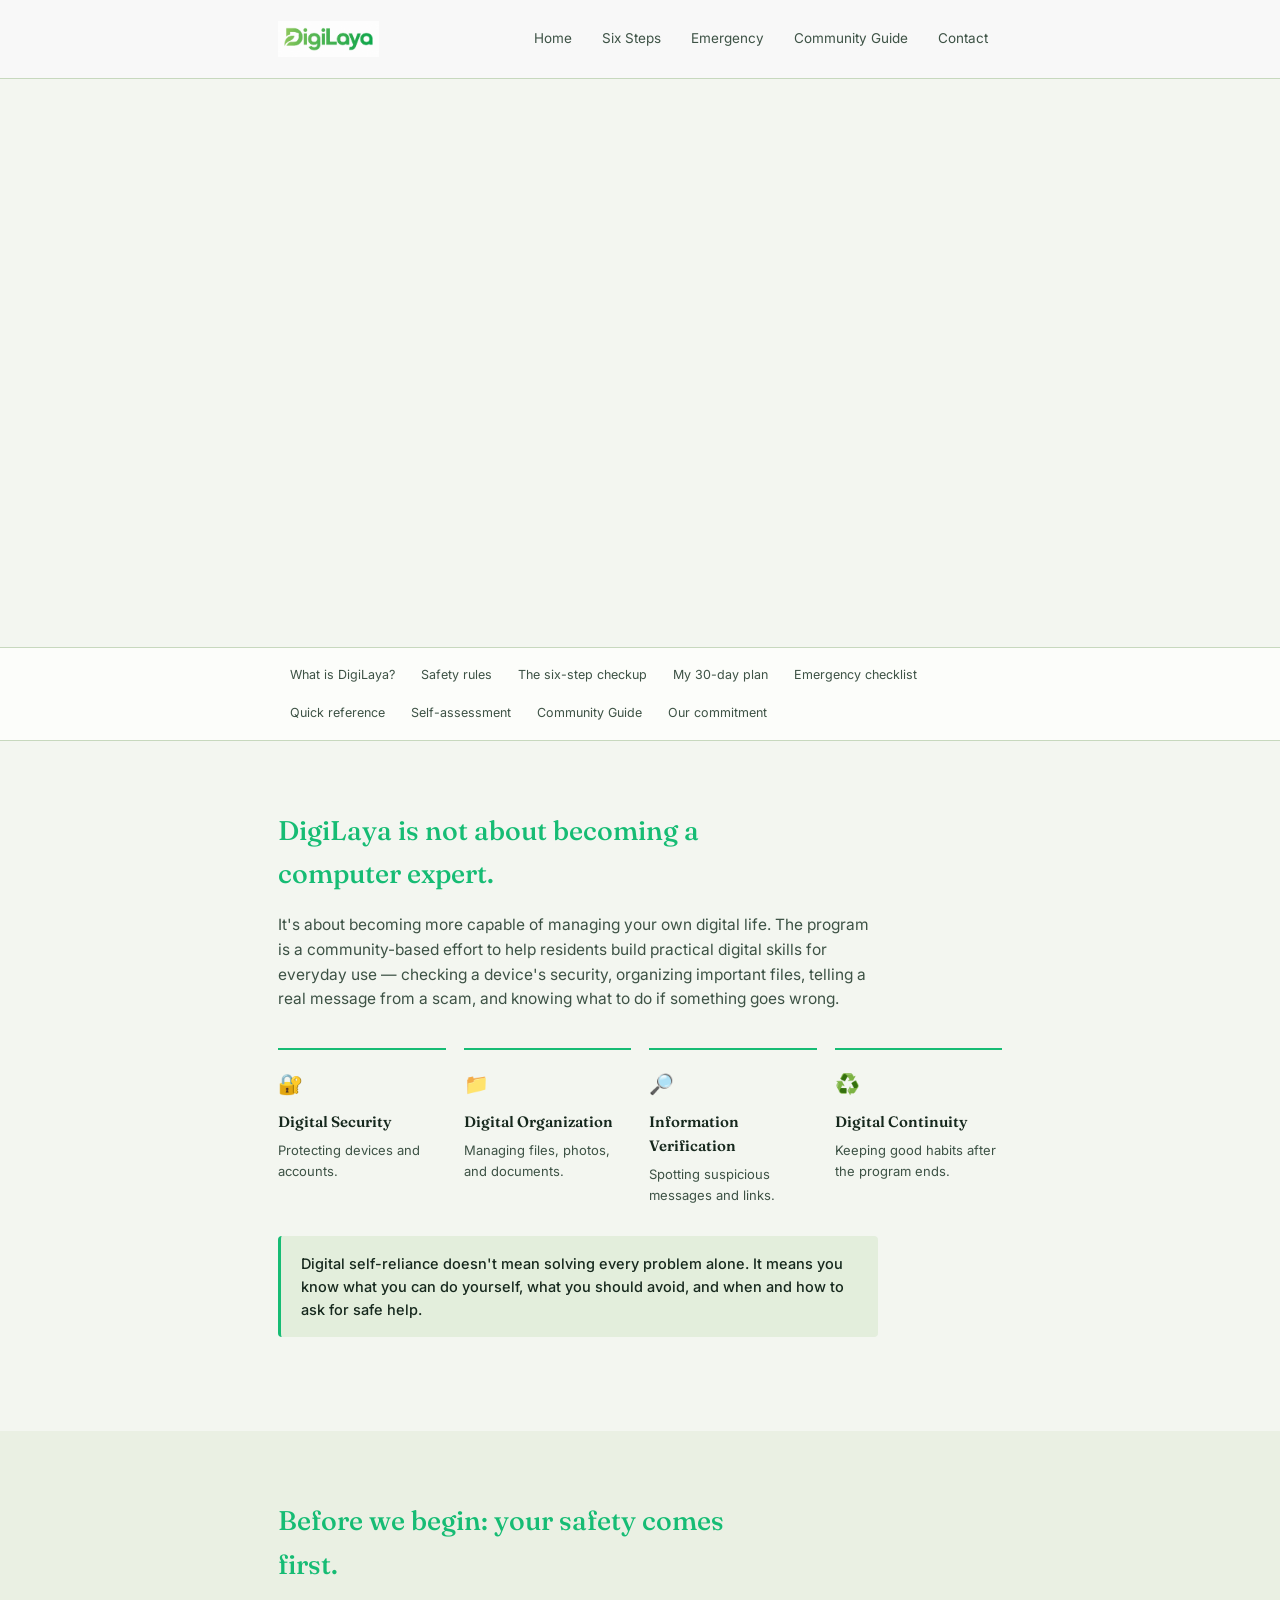
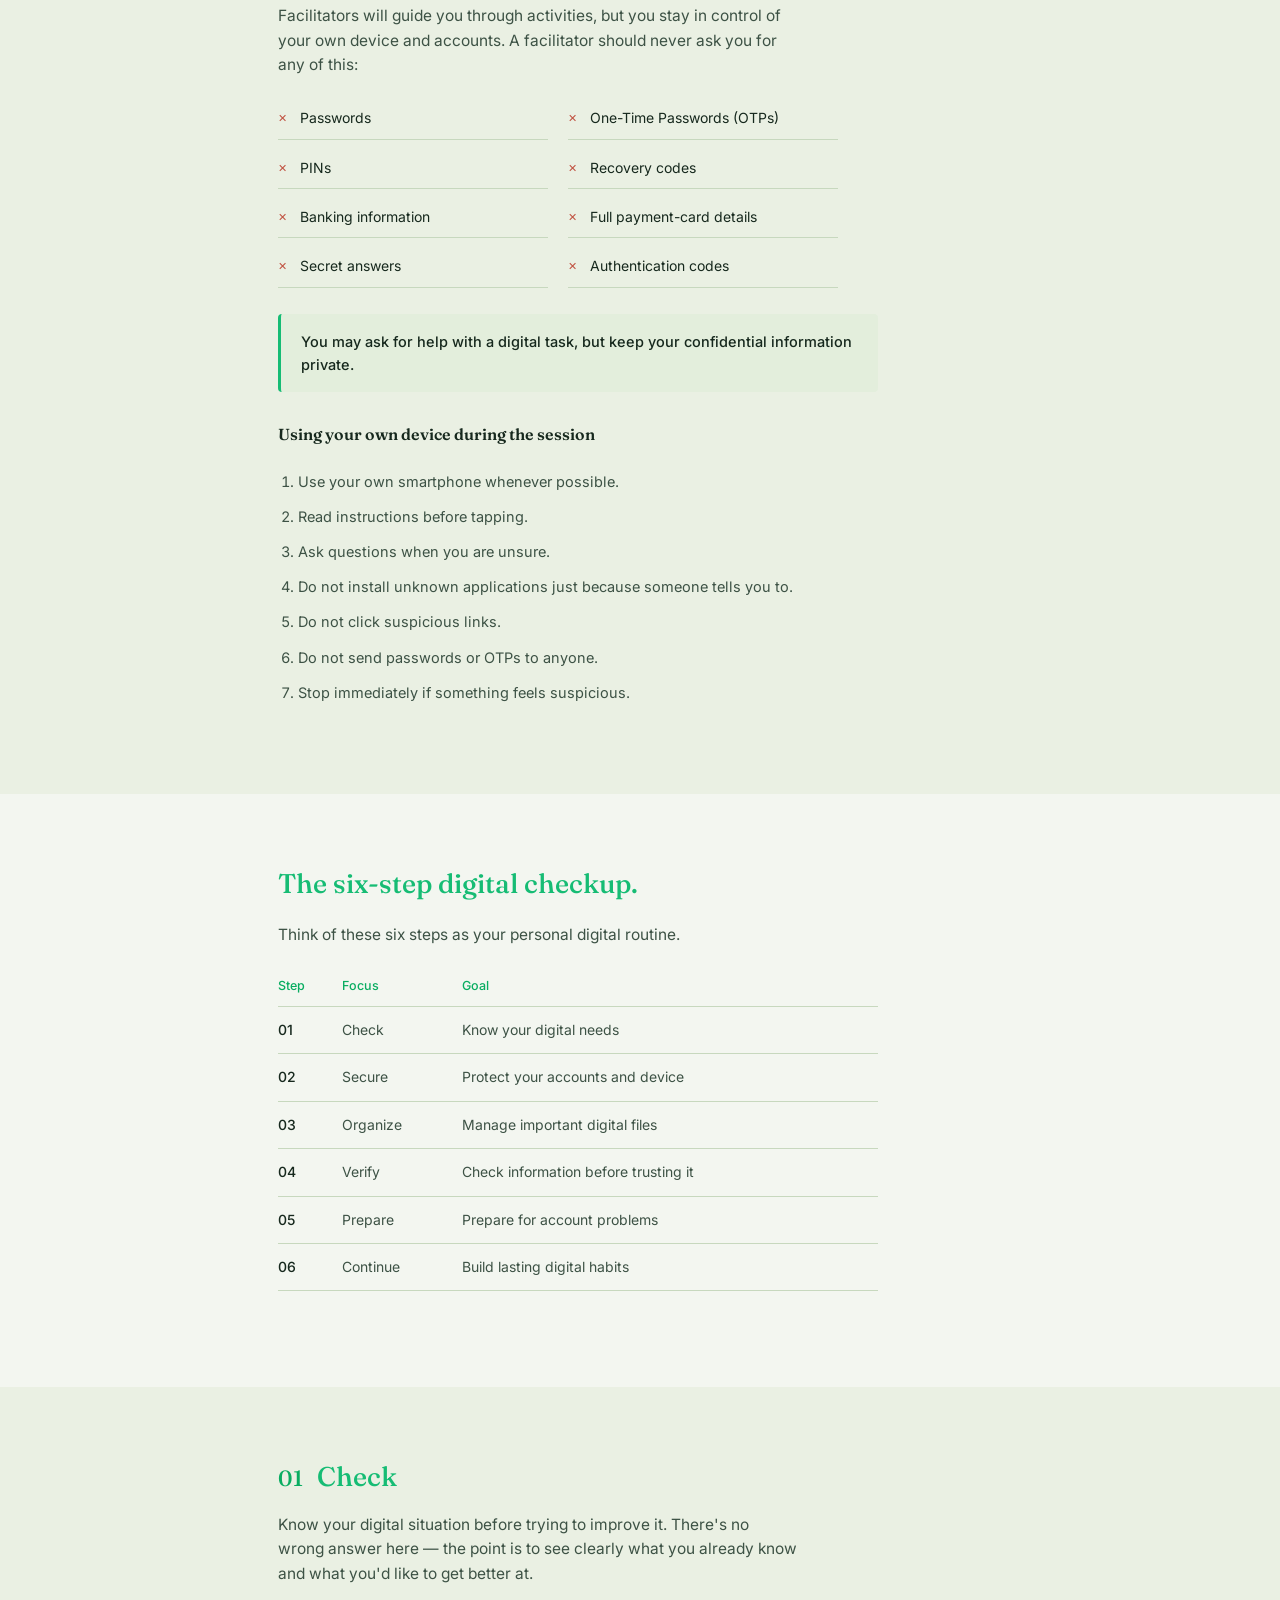
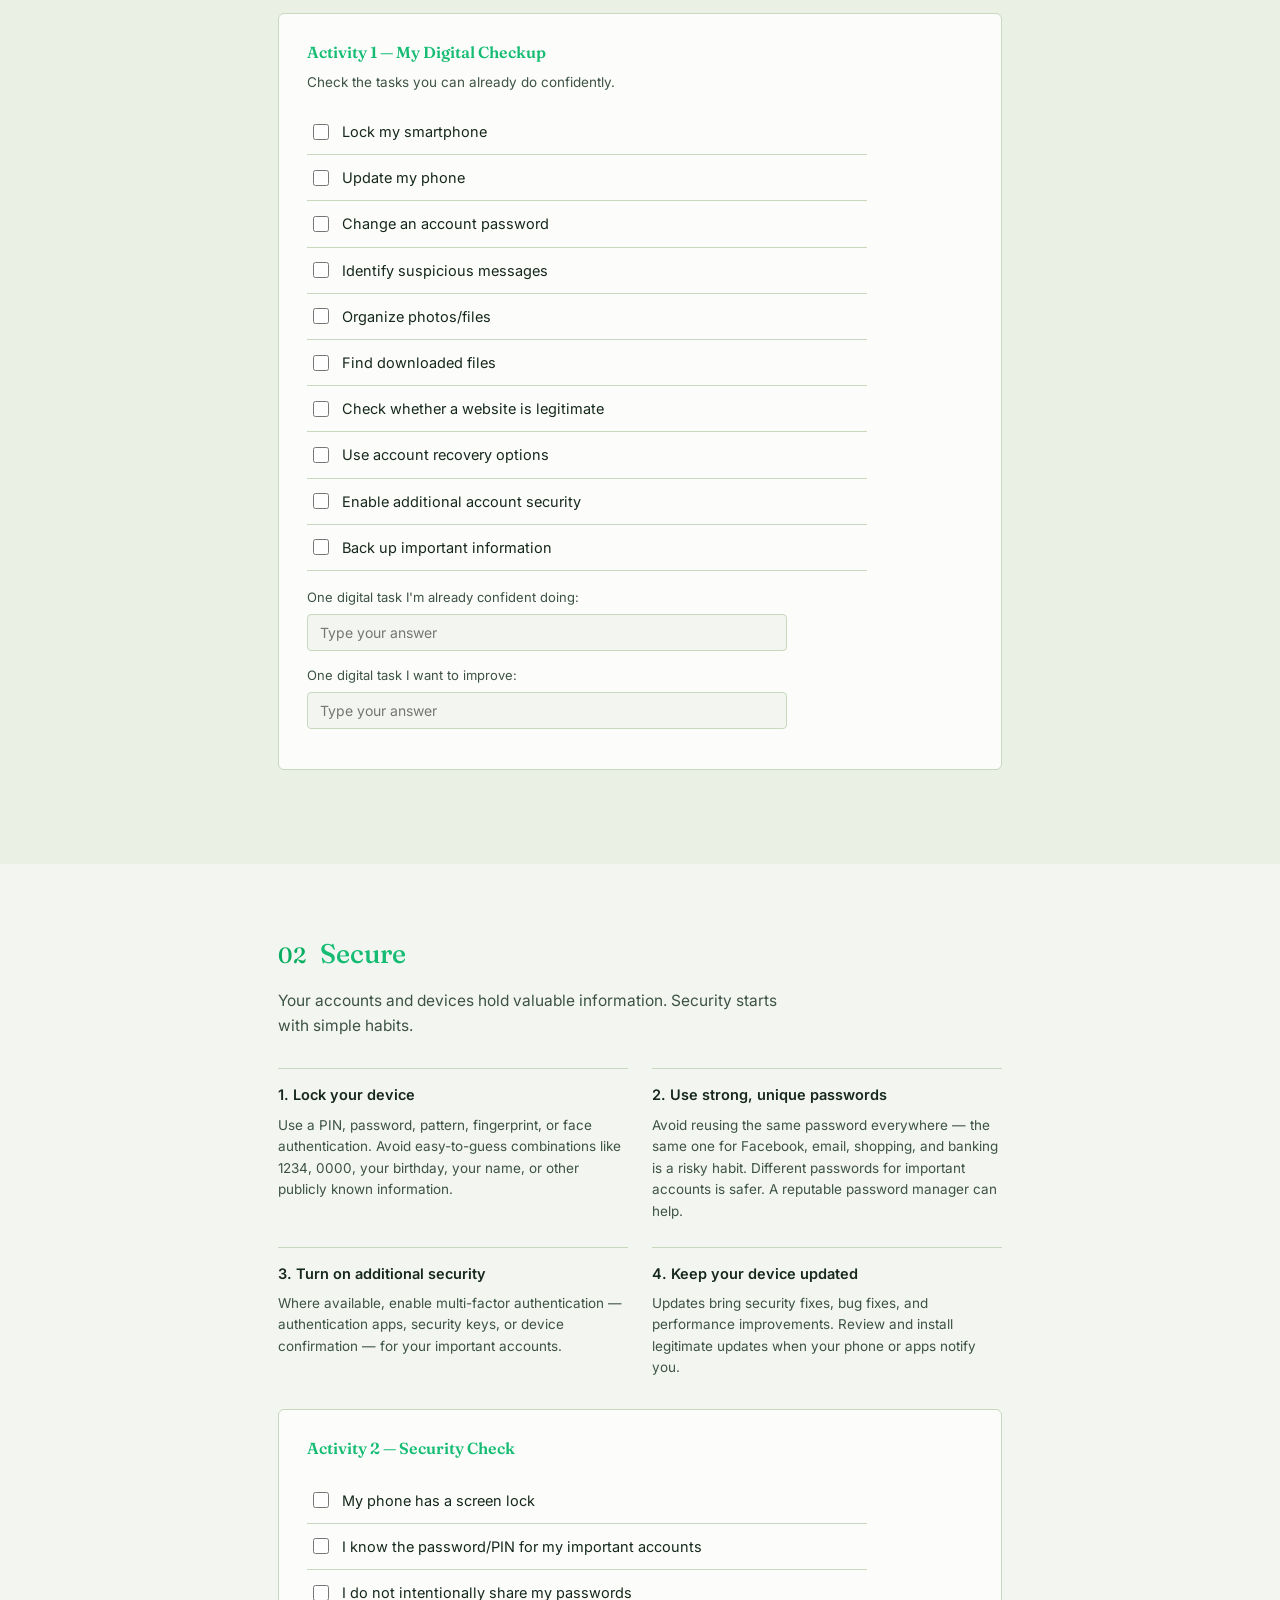
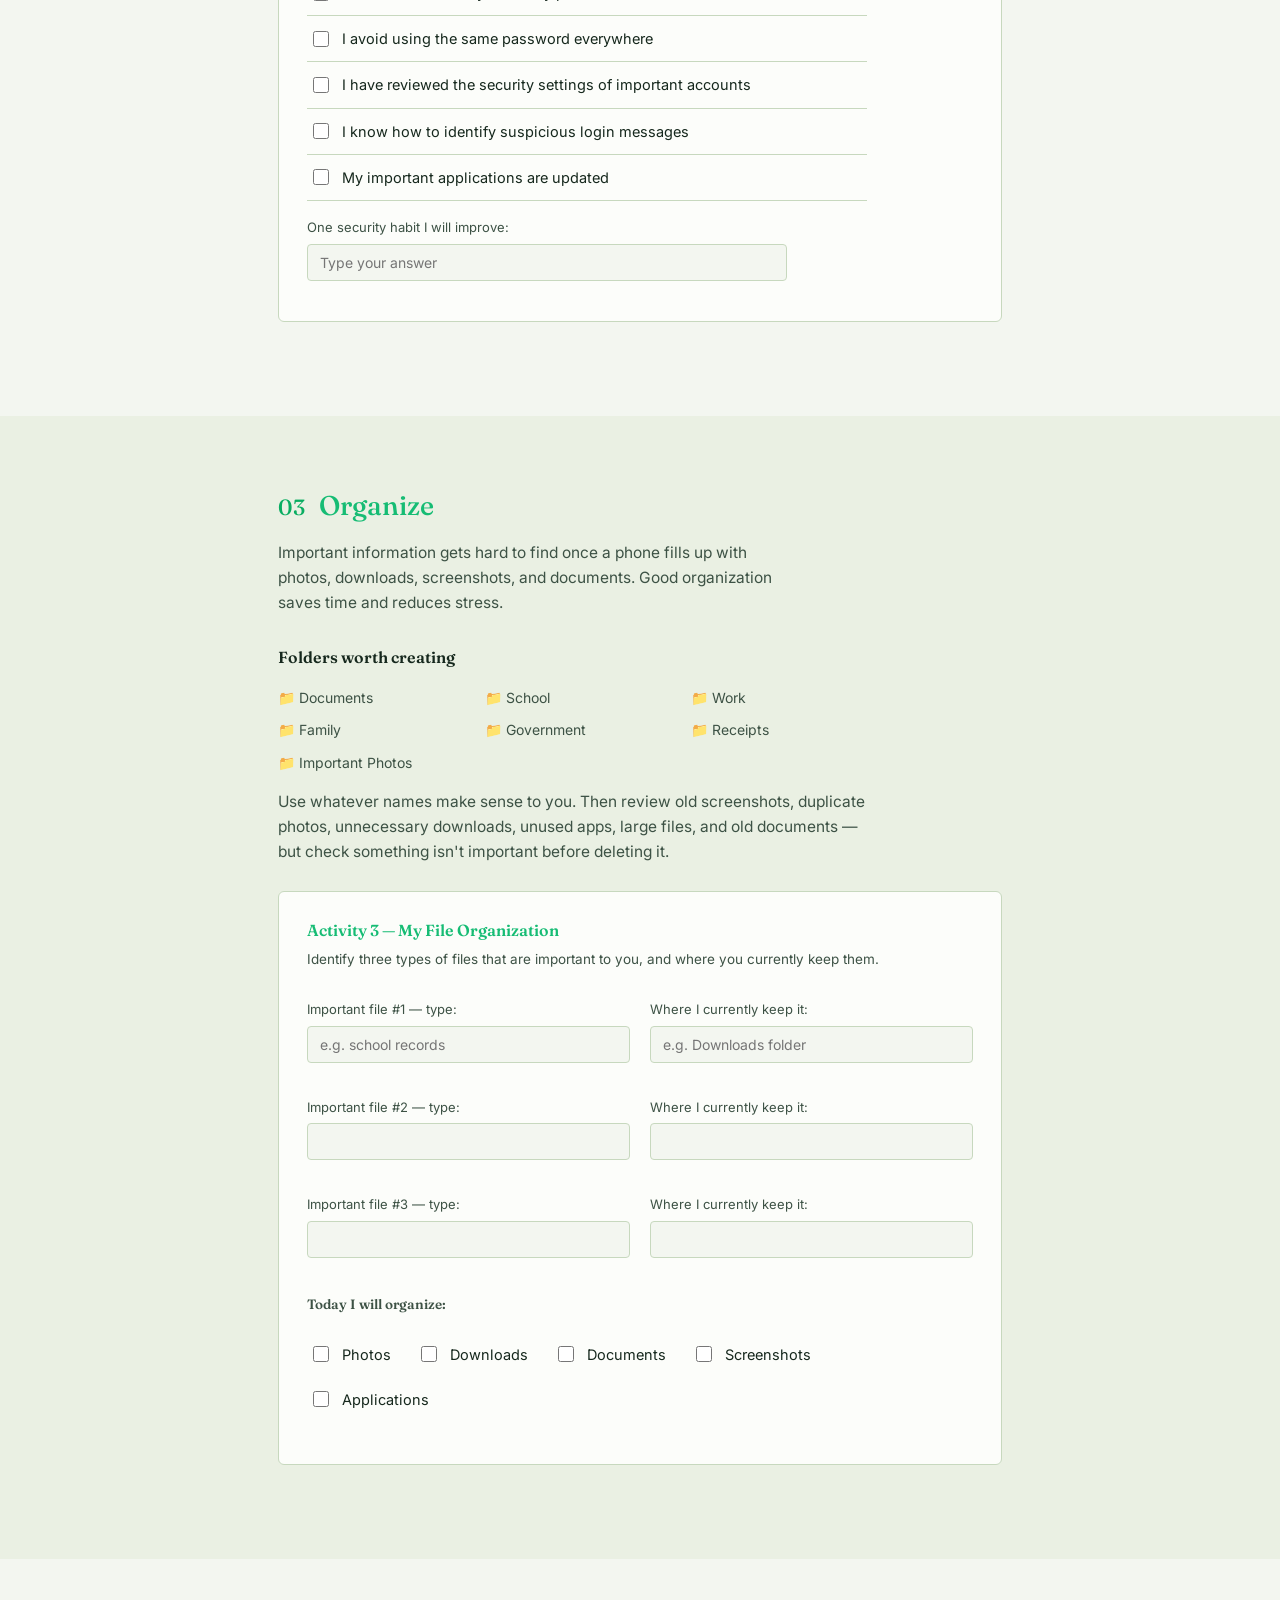
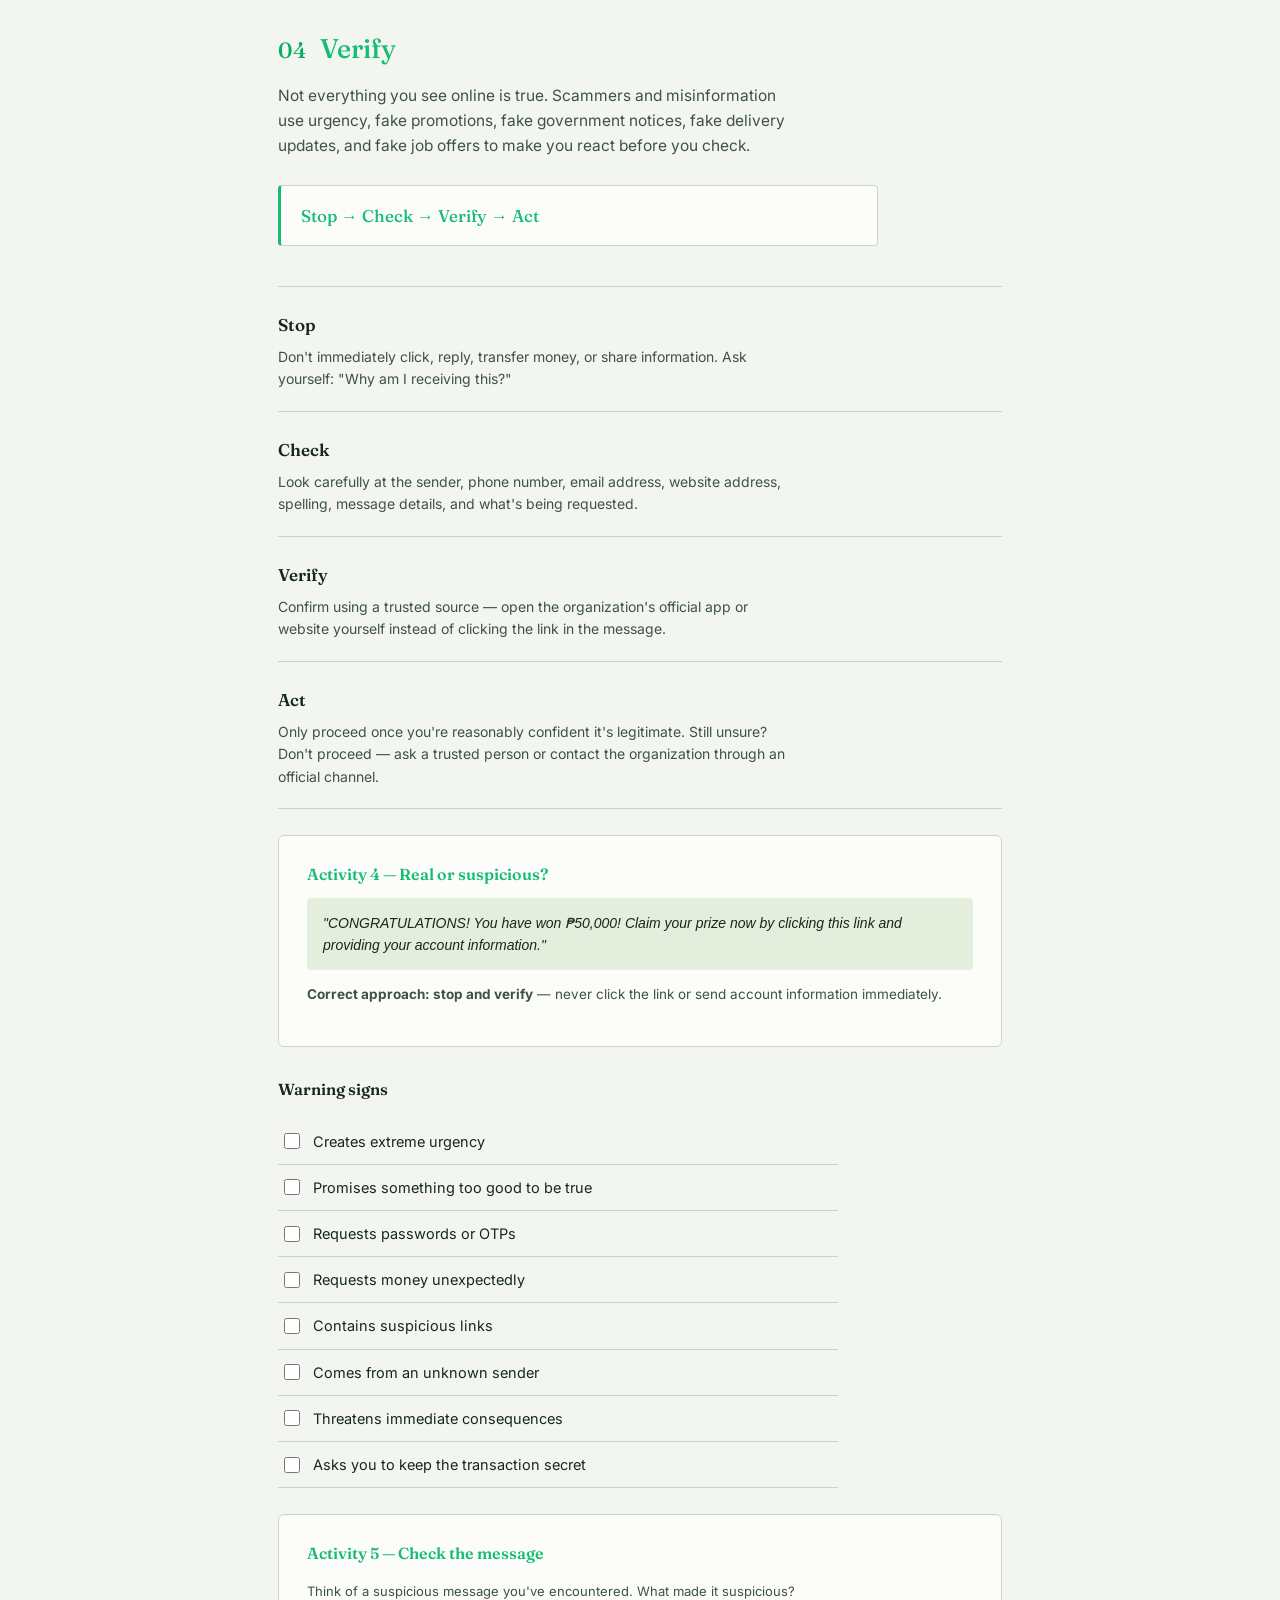
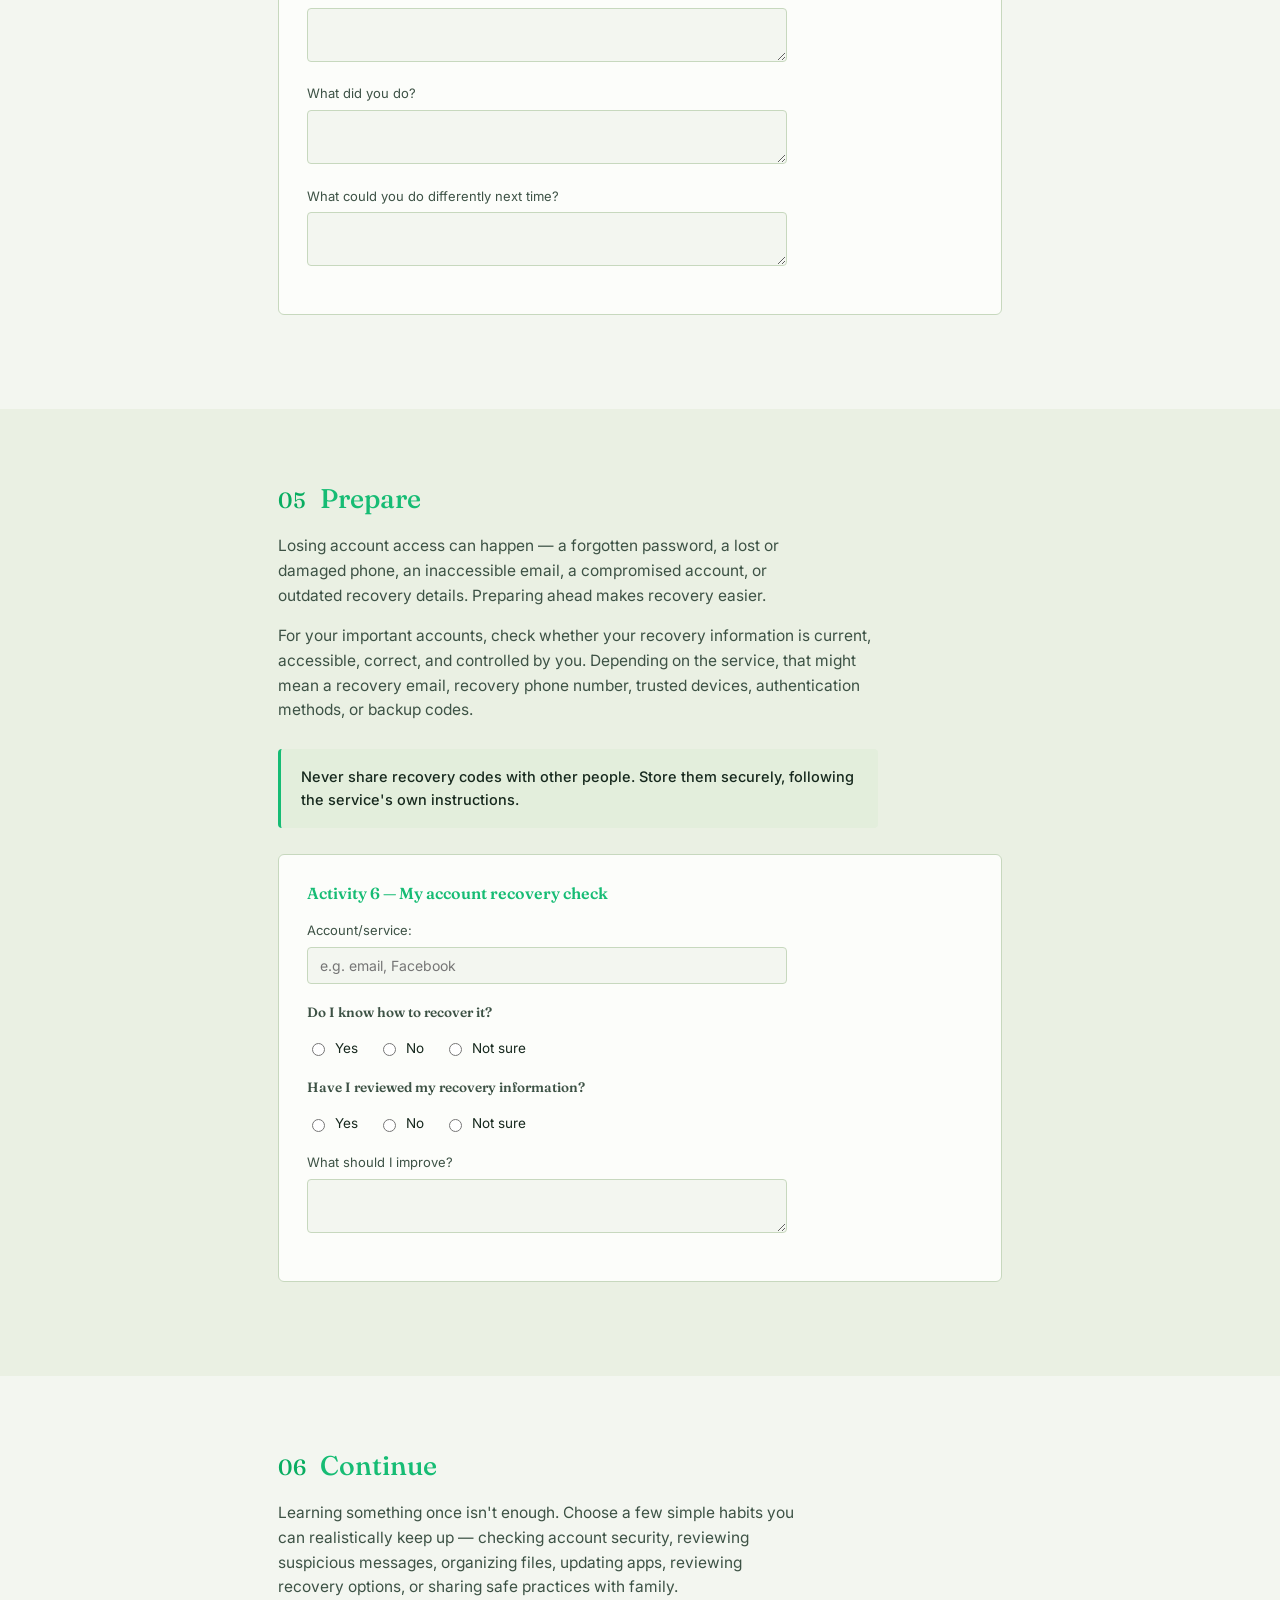
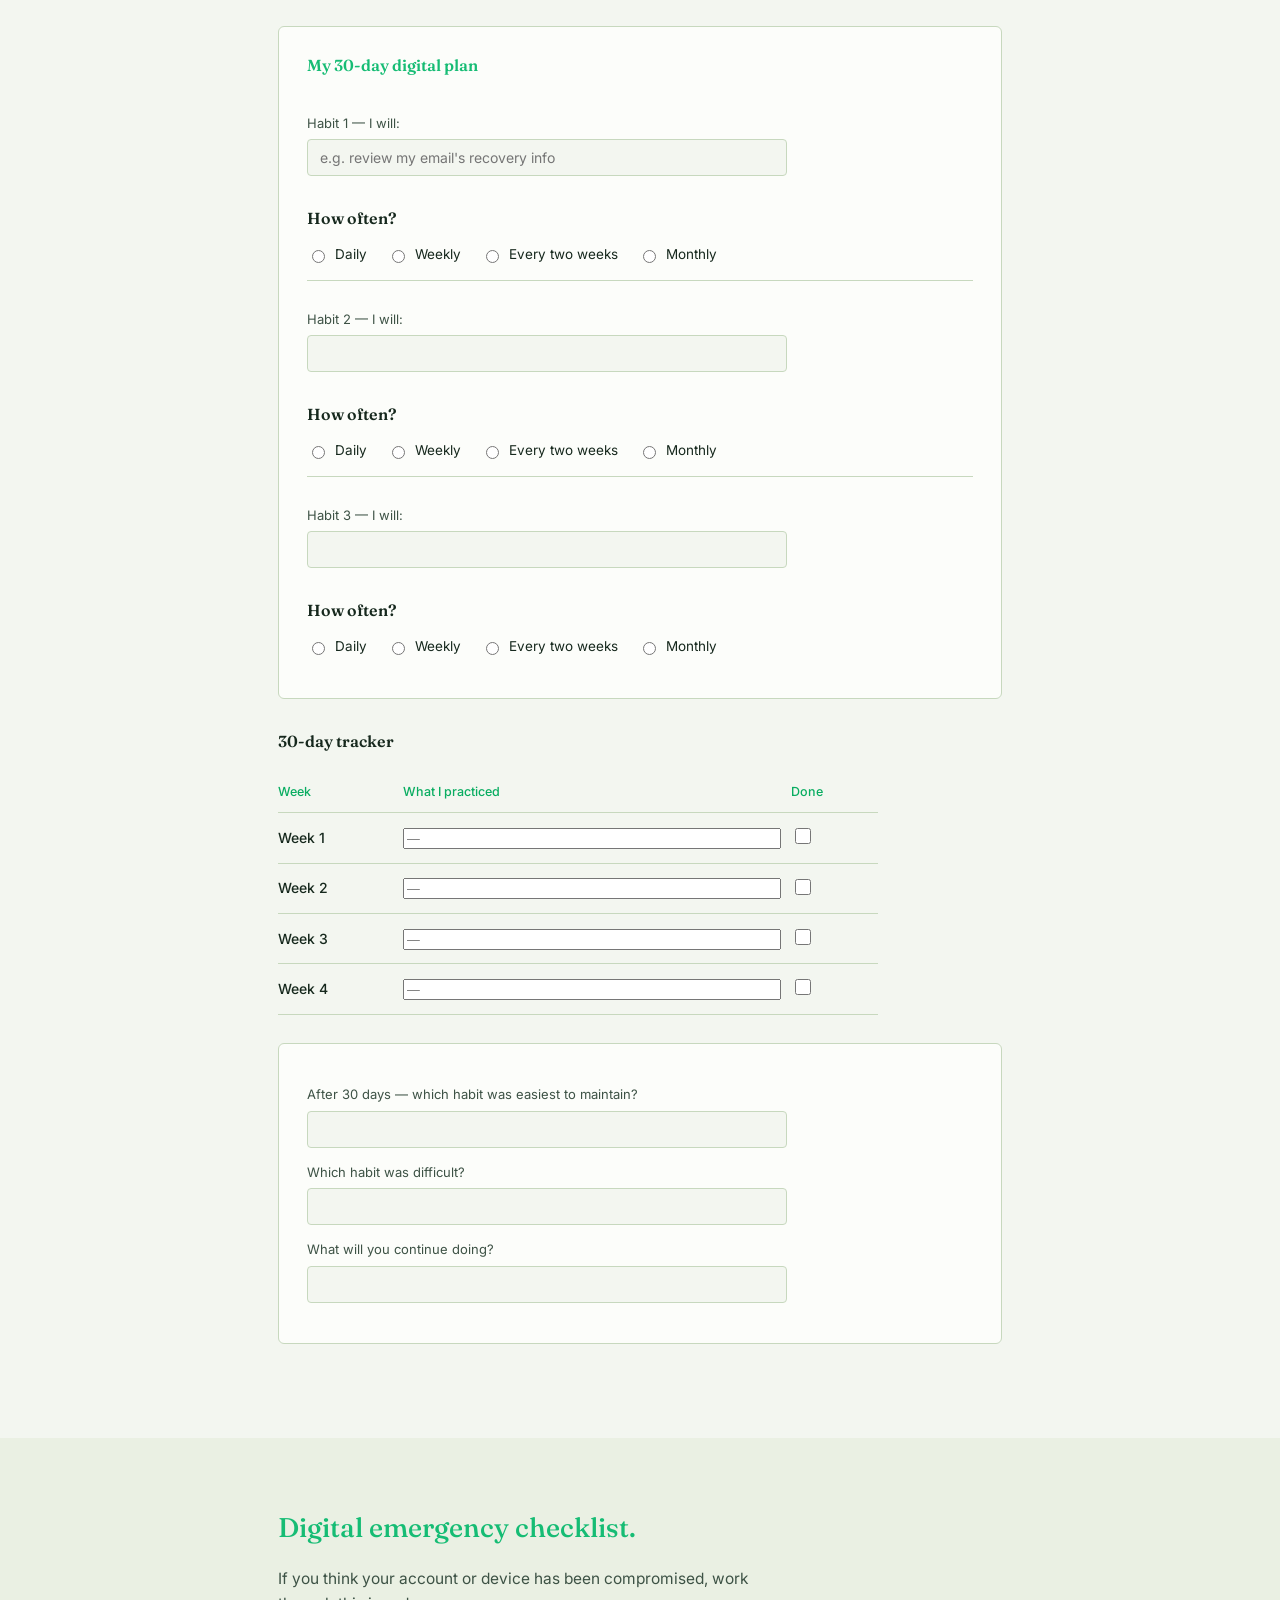
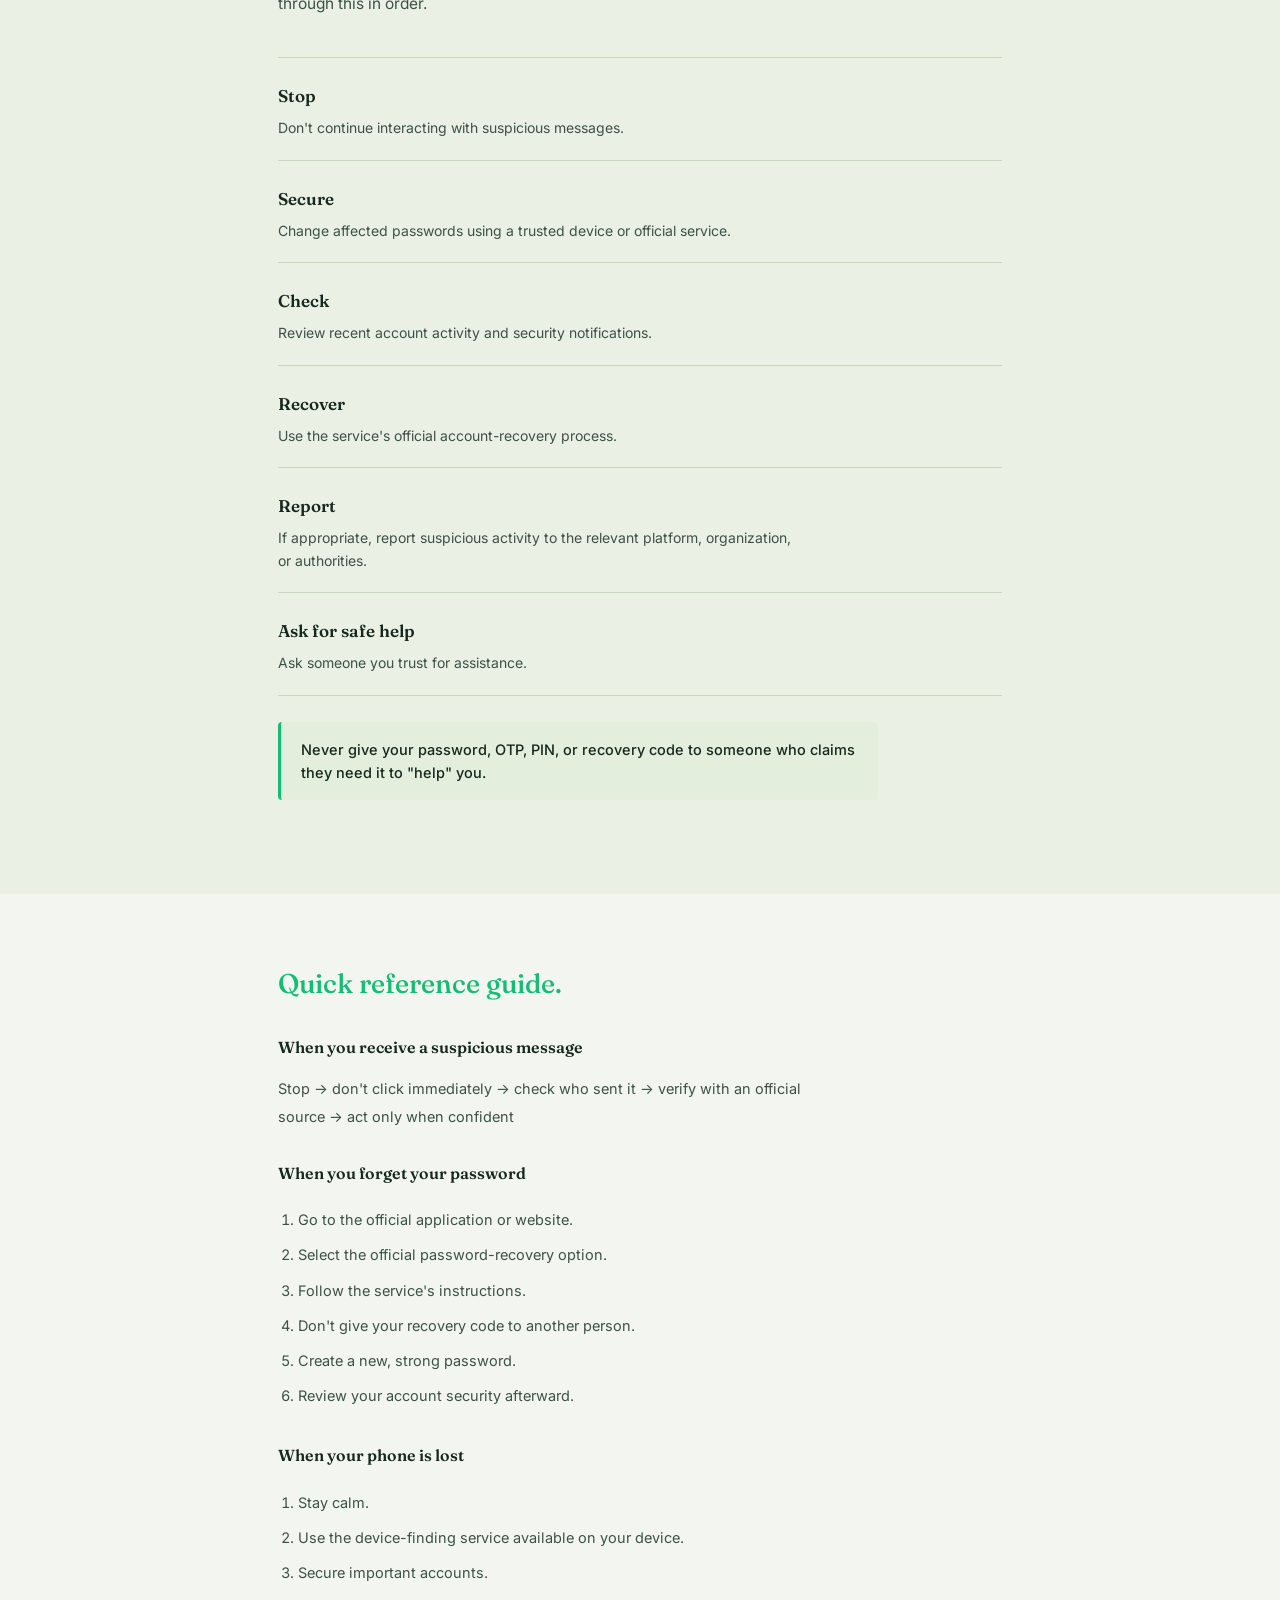
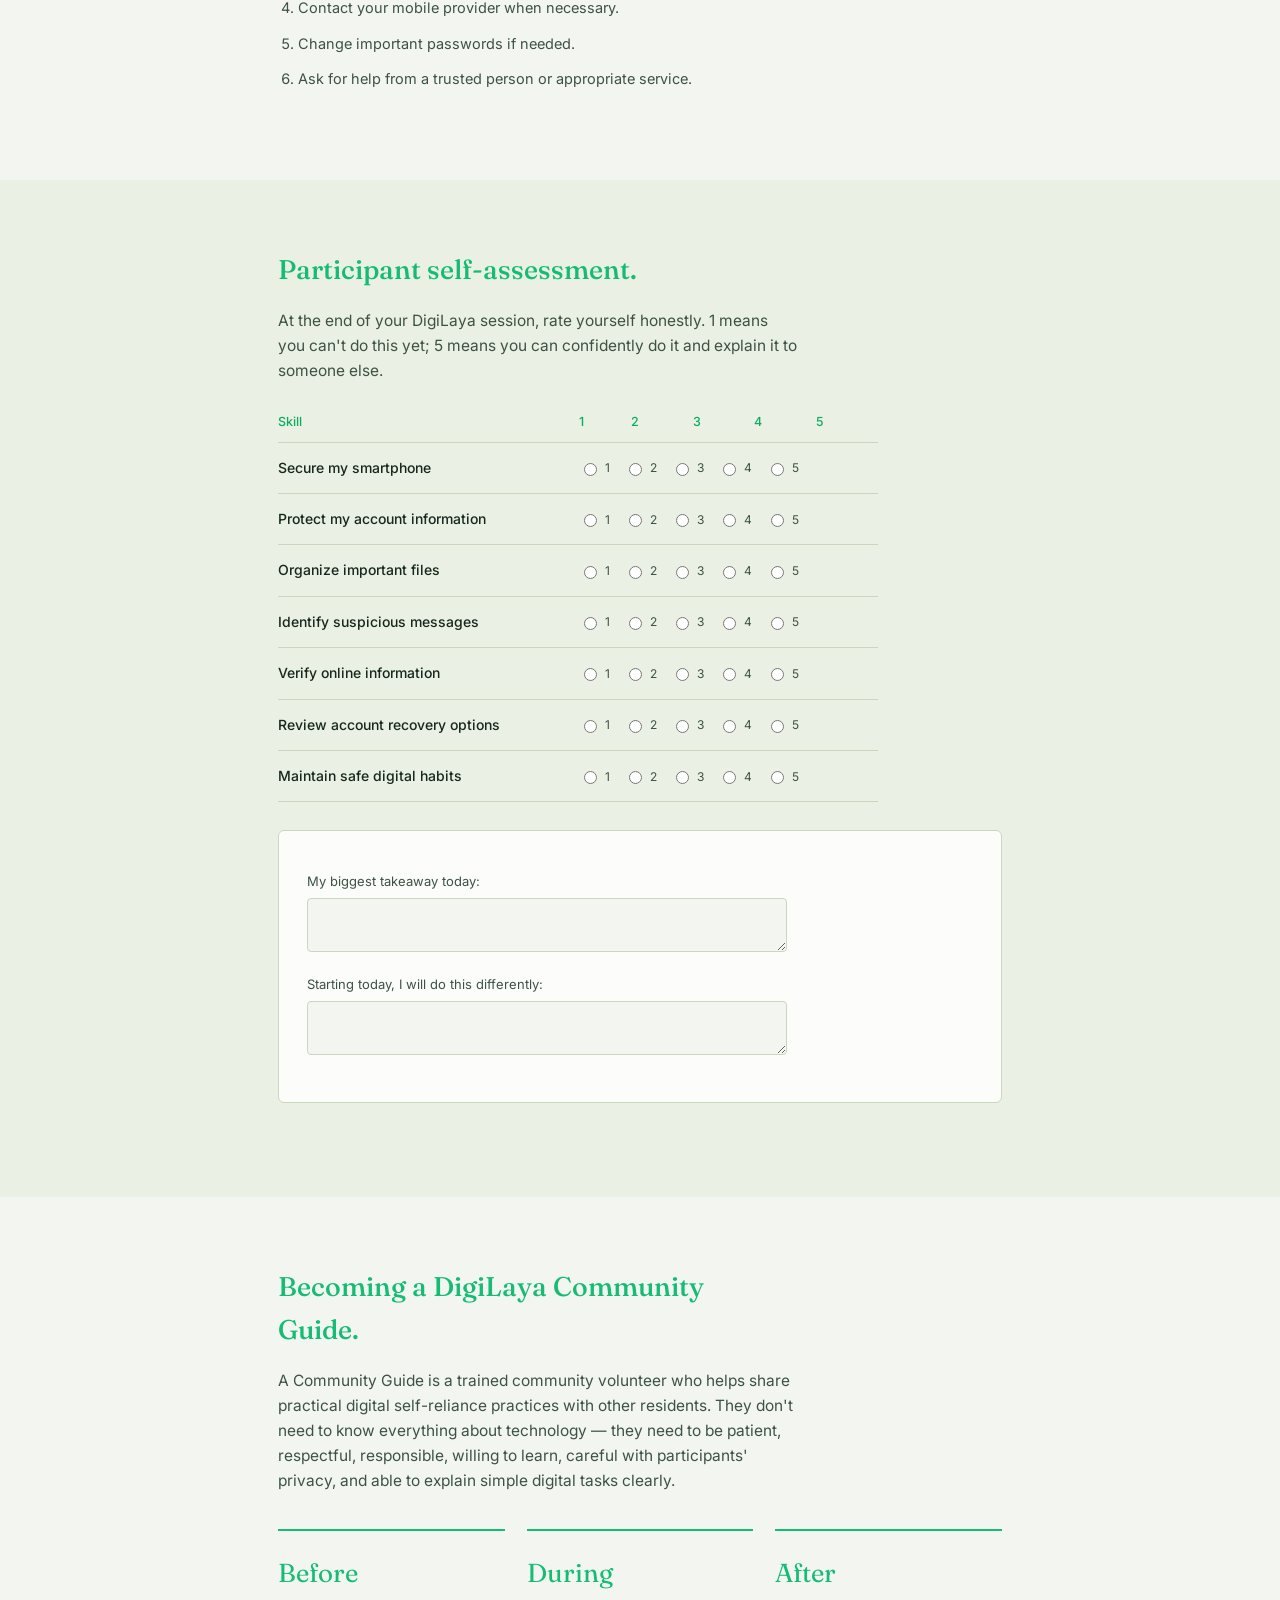
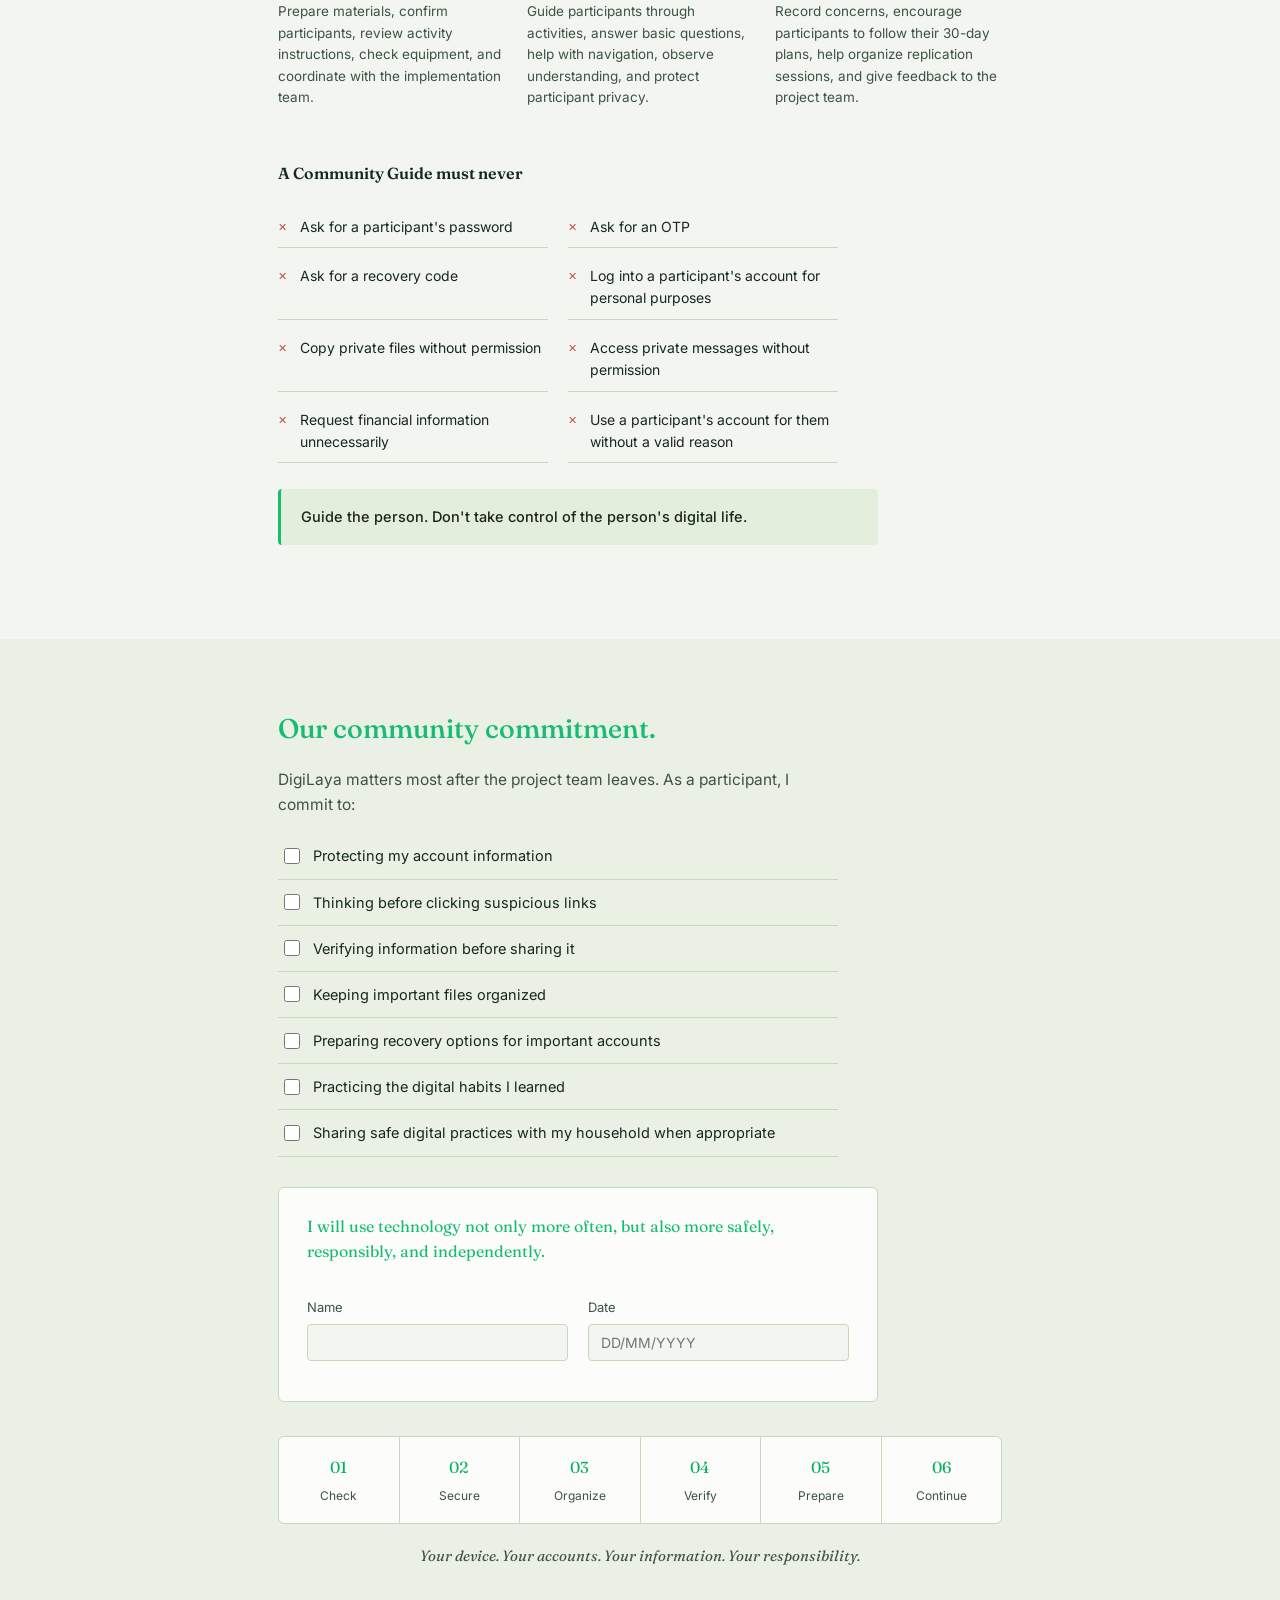
==== commit 2857d9e0: "Fixing the handbook style" ====
--- a/handBook.html
+++ b/handBook.html
@@ -4,7 +4,7 @@
     <meta charset="UTF-8" />
     <meta name="viewport" content="width=device-width, initial-scale=1.0" />
     <title>Participant Handbook — DigiLaya</title>
-    <link rel="stylesheet" href="handbook.css" />
+    <link rel="stylesheet" href="index.css" />
     <link rel="stylesheet" href="handbook.css" />
     <link rel="preconnect" href="https://fonts.googleapis.com" />
     <link rel="preconnect" href="https://fonts.gstatic.com" crossorigin />
--- a/index.css
+++ b/index.css
@@ -0,0 +1,584 @@
+:root {
+  --bg: #f3f6f0;
+  --panel: #eaf0e3;
+  --ink: #16281d;
+  --ink-soft: #3d5245;
+  --green-deep: #16bc74;
+  --green-mid: #09ad61;
+  --green-pale: #e3eedc;
+  --green-line: #c7d8be;
+  --white: #fcfdfa;
+  --max: 780px;
+}
+* {
+  box-sizing: border-box;
+}
+.logo-box {
+  display: inline-flex;
+  align-items: center;
+  justify-content: center;
+  width: 40px;
+  height: 40px;
+  border: 1px dashed rgba(0, 0, 0, 0.35);
+  border-radius: 8px;
+  font-family: "Inter", sans-serif;
+  font-size: 10px;
+  font-weight: 600;
+  letter-spacing: 0.05em;
+  color: rgba(0, 0, 0, 0.45);
+  background: rgba(0, 0, 0, 0.03);
+}
+.logo-img {
+  height: 36px;
+  width: auto;
+  display: block;
+}
+html {
+  scroll-behavior: smooth;
+}
+body {
+  margin: 0;
+  background: var(--bg);
+  color: var(--ink);
+  font-family: "Inter", sans-serif;
+  line-height: 1.6;
+  -webkit-font-smoothing: antialiased;
+}
+.wrap {
+  max-width: var(--max);
+  margin: 0 auto;
+  padding: 0 28px;
+}
+a {
+  color: inherit;
+}
+button {
+  font-family: inherit;
+}
+
+header.site {
+  position: sticky;
+  top: 0;
+  z-index: 40;
+  padding: 20px 0;
+  background: #f8f8f8;
+  backdrop-filter: blur(6px);
+  border-bottom: 1px solid var(--green-line);
+  transition:
+    box-shadow 0.25s ease,
+    padding 0.25s ease;
+}
+header.site.scrolled {
+  padding: 14px 0;
+  box-shadow: 0 6px 18px rgba(18, 59, 41, 0.06);
+}
+header.site .wrap {
+  display: flex;
+  justify-content: space-between;
+  align-items: center;
+}
+.mark {
+  font-family: "Fraunces", serif;
+  font-weight: 600;
+  font-size: 19px;
+  letter-spacing: 0.2px;
+}
+.mark span {
+  color: var(--green-mid);
+}
+nav.site {
+  display: flex;
+  align-items: center;
+  gap: 2px;
+}
+nav.site a {
+  font-size: 13.5px;
+  color: var(--ink-soft);
+  text-decoration: none;
+  padding: 8px 14px;
+  border-radius: 20px;
+  transition:
+    background 0.18s ease,
+    color 0.18s ease;
+}
+nav.site a:hover {
+  color: var(--green-deep);
+  background: var(--green-pale);
+}
+nav.site a.active {
+  color: var(--green-deep);
+  background: var(--green-pale);
+  font-weight: 500;
+}
+.menu-btn {
+  display: none;
+  background: none;
+  border: 1px solid var(--green-line);
+  border-radius: 6px;
+  padding: 8px 10px;
+  cursor: pointer;
+}
+.menu-btn span,
+.menu-btn span:before,
+.menu-btn span:after {
+  content: "";
+  display: block;
+  width: 18px;
+  height: 2px;
+  background: var(--green-deep);
+  margin: 4px 0;
+  transition: 0.2s;
+}
+
+.hero {
+  padding: 84px 0 60px;
+}
+.hero .kicker {
+  font-size: 14px;
+  color: var(--green-mid);
+  margin: 0 0 18px;
+  font-weight: 500;
+}
+.hero h1 {
+  font-family: "Fraunces", serif;
+  font-weight: 500;
+  font-size: 45px;
+  line-height: 1.16;
+  margin: 0 0 22px;
+  max-width: 650px;
+  color: var(--green-deep);
+}
+.hero p.lead {
+  font-size: 17px;
+  color: var(--ink-soft);
+  max-width: 520px;
+  margin: 0 0 34px;
+}
+.hero .cta {
+  display: flex;
+  gap: 14px;
+  align-items: center;
+  flex-wrap: wrap;
+}
+
+.btn {
+  display: inline-flex;
+  align-items: center;
+  gap: 8px;
+  padding: 13px 24px;
+  border-radius: 4px;
+  font-size: 14px;
+  font-weight: 500;
+  text-decoration: none;
+  border: 1px solid transparent;
+  cursor: pointer;
+  transition:
+    transform 0.15s ease,
+    background 0.15s ease,
+    box-shadow 0.15s ease,
+    border-color 0.15s ease;
+}
+.btn:active {
+  transform: scale(0.97);
+}
+.btn.primary {
+  background: var(--green-deep);
+  color: var(--white);
+}
+.btn.primary:hover {
+  background: var(--green-mid);
+  box-shadow: 0 6px 16px rgba(18, 59, 41, 0.18);
+}
+.btn.ghost {
+  color: var(--green-deep);
+  border-color: var(--green-line);
+  background: transparent;
+}
+.btn.ghost:hover {
+  border-color: var(--green-mid);
+  background: var(--green-pale);
+}
+.btn .arrow {
+  transition: transform 0.15s ease;
+}
+.btn:hover .arrow {
+  transform: translateX(3px);
+}
+
+.stat-row {
+  display: grid;
+  grid-template-columns: repeat(3, 1fr);
+  gap: 1px;
+  background: var(--green-line);
+  border: 1px solid var(--green-line);
+  margin-top: 56px;
+  border-radius: 6px;
+  overflow: hidden;
+}
+.stat {
+  background: var(--white);
+  padding: 26px 24px;
+}
+.stat .num {
+  font-family: "Fraunces", serif;
+  font-size: 30px;
+  color: var(--green-deep);
+  font-weight: 500;
+}
+.stat .lbl {
+  font-size: 13px;
+  color: var(--ink-soft);
+  margin-top: 6px;
+}
+
+section {
+  padding: 68px 0;
+  opacity: 0;
+  transform: translateY(14px);
+  transition:
+    opacity 0.6s ease,
+    transform 0.6s ease;
+}
+section.in-view {
+  opacity: 1;
+  transform: translateY(0);
+}
+section.alt {
+  background: var(--panel);
+}
+h2.section-title {
+  font-family: "Fraunces", serif;
+  font-weight: 500;
+  font-size: 27px;
+  color: var(--green-deep);
+  margin: 0 0 18px;
+  max-width: 480px;
+}
+p.section-lead {
+  font-size: 15.5px;
+  color: var(--ink-soft);
+  max-width: 520px;
+  margin: 0 0 8px;
+}
+
+.gap-para {
+  max-width: 600px;
+  font-size: 15.5px;
+  color: var(--ink-soft);
+}
+.gap-para strong {
+  color: var(--ink);
+  font-weight: 600;
+}
+
+.steps {
+  margin-top: 36px;
+  border-top: 1px solid var(--green-line);
+}
+.step {
+  border-bottom: 1px solid var(--green-line);
+}
+.step button.step-head {
+  width: 100%;
+  display: grid;
+  grid-template-columns: 44px 1fr 20px;
+  gap: 18px;
+  align-items: center;
+  padding: 22px 0;
+  background: none;
+  border: none;
+  text-align: left;
+  cursor: pointer;
+}
+.step .n {
+  font-family: "Fraunces", serif;
+  font-size: 20px;
+  color: var(--green-mid);
+  font-weight: 500;
+}
+.step h3 {
+  margin: 0;
+  font-size: 16px;
+  font-weight: 600;
+  color: var(--ink);
+}
+.step .chev {
+  color: var(--green-mid);
+  transition: transform 0.25s ease;
+  font-size: 14px;
+  justify-self: end;
+}
+.step.open .chev {
+  transform: rotate(180deg);
+}
+.step .body {
+  max-height: 0;
+  overflow: hidden;
+  transition: max-height 0.3s ease;
+}
+.step.open .body {
+  max-height: 120px;
+}
+.step .body p {
+  margin: 0 0 20px 62px;
+  font-size: 14.5px;
+  color: var(--ink-soft);
+  max-width: 440px;
+}
+
+.beneficiary-grid {
+  display: grid;
+  grid-template-columns: repeat(3, 1fr);
+  gap: 22px;
+  margin-top: 36px;
+}
+.b-card {
+  padding: 22px 0;
+  border-top: 2px solid var(--green-deep);
+}
+.b-card .num {
+  font-family: "Fraunces", serif;
+  font-size: 26px;
+  color: var(--green-deep);
+}
+.b-card p {
+  font-size: 13.5px;
+  color: var(--ink-soft);
+  margin: 6px 0 0;
+}
+
+.timeline {
+  margin-top: 40px;
+}
+.phase {
+  padding: 20px 0;
+  border-top: 1px solid var(--green-line);
+}
+.phase:last-child {
+  border-bottom: 1px solid var(--green-line);
+}
+.phase .top {
+  display: flex;
+  justify-content: space-between;
+  align-items: baseline;
+  gap: 12px;
+  flex-wrap: wrap;
+}
+.phase .month {
+  font-size: 13px;
+  color: var(--green-mid);
+  font-weight: 500;
+}
+.phase h3 {
+  margin: 4px 0 8px;
+  font-size: 17px;
+  font-weight: 600;
+  font-family: "Fraunces", serif;
+  color: var(--ink);
+}
+.phase p {
+  margin: 0;
+  font-size: 14px;
+  color: var(--ink-soft);
+  max-width: 520px;
+}
+
+table.team {
+  width: 100%;
+  border-collapse: collapse;
+  margin-top: 32px;
+  font-size: 14px;
+}
+table.team th {
+  text-align: left;
+  font-weight: 500;
+  color: var(--green-mid);
+  font-size: 13px;
+  padding: 0 0 10px;
+  border-bottom: 1px solid var(--green-line);
+}
+table.team td {
+  padding: 14px 0;
+  border-bottom: 1px solid var(--green-line);
+  vertical-align: top;
+}
+table.team td.name {
+  font-weight: 600;
+  color: var(--ink);
+  white-space: nowrap;
+  padding-right: 16px;
+}
+table.team td.role {
+  color: var(--ink-soft);
+  font-size: 13.5px;
+}
+
+.budget-line {
+  display: flex;
+  justify-content: space-between;
+  padding: 11px 0;
+  border-top: 1px solid var(--green-line);
+  font-size: 14px;
+}
+.budget-line.total {
+  border-top: 1px solid var(--green-deep);
+  border-bottom: 1px solid var(--green-deep);
+  font-weight: 600;
+  color: var(--green-deep);
+  font-size: 15px;
+  padding: 14px 0;
+}
+.budget-line span:first-child {
+  color: var(--ink-soft);
+}
+.budget-line.total span:first-child {
+  color: var(--green-deep);
+}
+
+footer.site {
+  padding: 56px 0 60px;
+}
+footer.site .cta-box {
+  border-top: 1px solid var(--green-line);
+  padding-top: 40px;
+}
+footer.site h2 {
+  font-family: "Fraunces", serif;
+  font-weight: 500;
+  font-size: 26px;
+  color: var(--green-deep);
+  margin: 0 0 14px;
+  max-width: 440px;
+}
+footer.site .contact {
+  margin-top: 26px;
+  font-size: 14.5px;
+  color: var(--ink-soft);
+  display: flex;
+  align-items: center;
+  gap: 12px;
+  flex-wrap: wrap;
+}
+footer.site .contact a {
+  color: var(--green-deep);
+  text-decoration: none;
+  border-bottom: 1px solid var(--green-line);
+}
+.handbook-btn {
+  background: var(--white);
+  border: 1px solid var(--green-line);
+  color: var(--green-deep);
+  font-size: 12.5px;
+  padding: 6px 12px;
+  border-radius: 16px;
+  cursor: pointer;
+  transition: all 0.15s ease;
+}
+.handbook-btn:hover {
+  border-color: var(--green-mid);
+  background: var(--green-pale);
+}
+.handbook-btn.copied {
+  background: var(--green-deep);
+  color: var(--white);
+  border-color: var(--green-deep);
+}
+.copy-btn {
+  background: var(--white);
+  border: 1px solid var(--green-line);
+  color: var(--green-deep);
+  font-size: 12.5px;
+  padding: 6px 12px;
+  border-radius: 16px;
+  cursor: pointer;
+  transition: all 0.15s ease;
+}
+.copy-btn:hover {
+  border-color: var(--green-mid);
+  background: var(--green-pale);
+}
+.copy-btn.copied {
+  background: var(--green-deep);
+  color: var(--white);
+  border-color: var(--green-deep);
+}
+
+footer.site .foot-bottom {
+  margin-top: 52px;
+  padding-top: 20px;
+  border-top: 1px solid var(--green-line);
+  font-size: 12.5px;
+  color: var(--ink-soft);
+  display: flex;
+  justify-content: space-between;
+  flex-wrap: wrap;
+  gap: 8px;
+}
+
+#top-btn {
+  position: fixed;
+  right: 24px;
+  bottom: 24px;
+  z-index: 50;
+  width: 40px;
+  height: 40px;
+  border-radius: 50%;
+  background: var(--green-deep);
+  color: var(--white);
+  border: none;
+  cursor: pointer;
+  display: flex;
+  align-items: center;
+  justify-content: center;
+  font-size: 16px;
+  opacity: 0;
+  pointer-events: none;
+  transform: translateY(8px);
+  transition:
+    opacity 0.25s ease,
+    transform 0.25s ease;
+  box-shadow: 0 6px 16px rgba(18, 59, 41, 0.25);
+}
+#top-btn.show {
+  opacity: 1;
+  pointer-events: auto;
+  transform: translateY(0);
+}
+
+@media (max-width: 640px) {
+  .hero h1 {
+    font-size: 31px;
+  }
+  .stat-row {
+    grid-template-columns: 1fr;
+  }
+  .beneficiary-grid {
+    grid-template-columns: 1fr;
+  }
+  nav.site {
+    position: absolute;
+    top: 100%;
+    left: 0;
+    right: 0;
+    background: var(--bg);
+    flex-direction: column;
+    align-items: stretch;
+    padding: 8px 20px 16px;
+    border-bottom: 1px solid var(--green-line);
+    display: none;
+  }
+  nav.site.open {
+    display: flex;
+  }
+  nav.site a {
+    padding: 12px 4px;
+    border-radius: 0;
+    border-bottom: 1px solid var(--green-line);
+  }
+  .menu-btn {
+    display: block;
+  }
+  table.team td.name {
+    white-space: normal;
+  }
+}
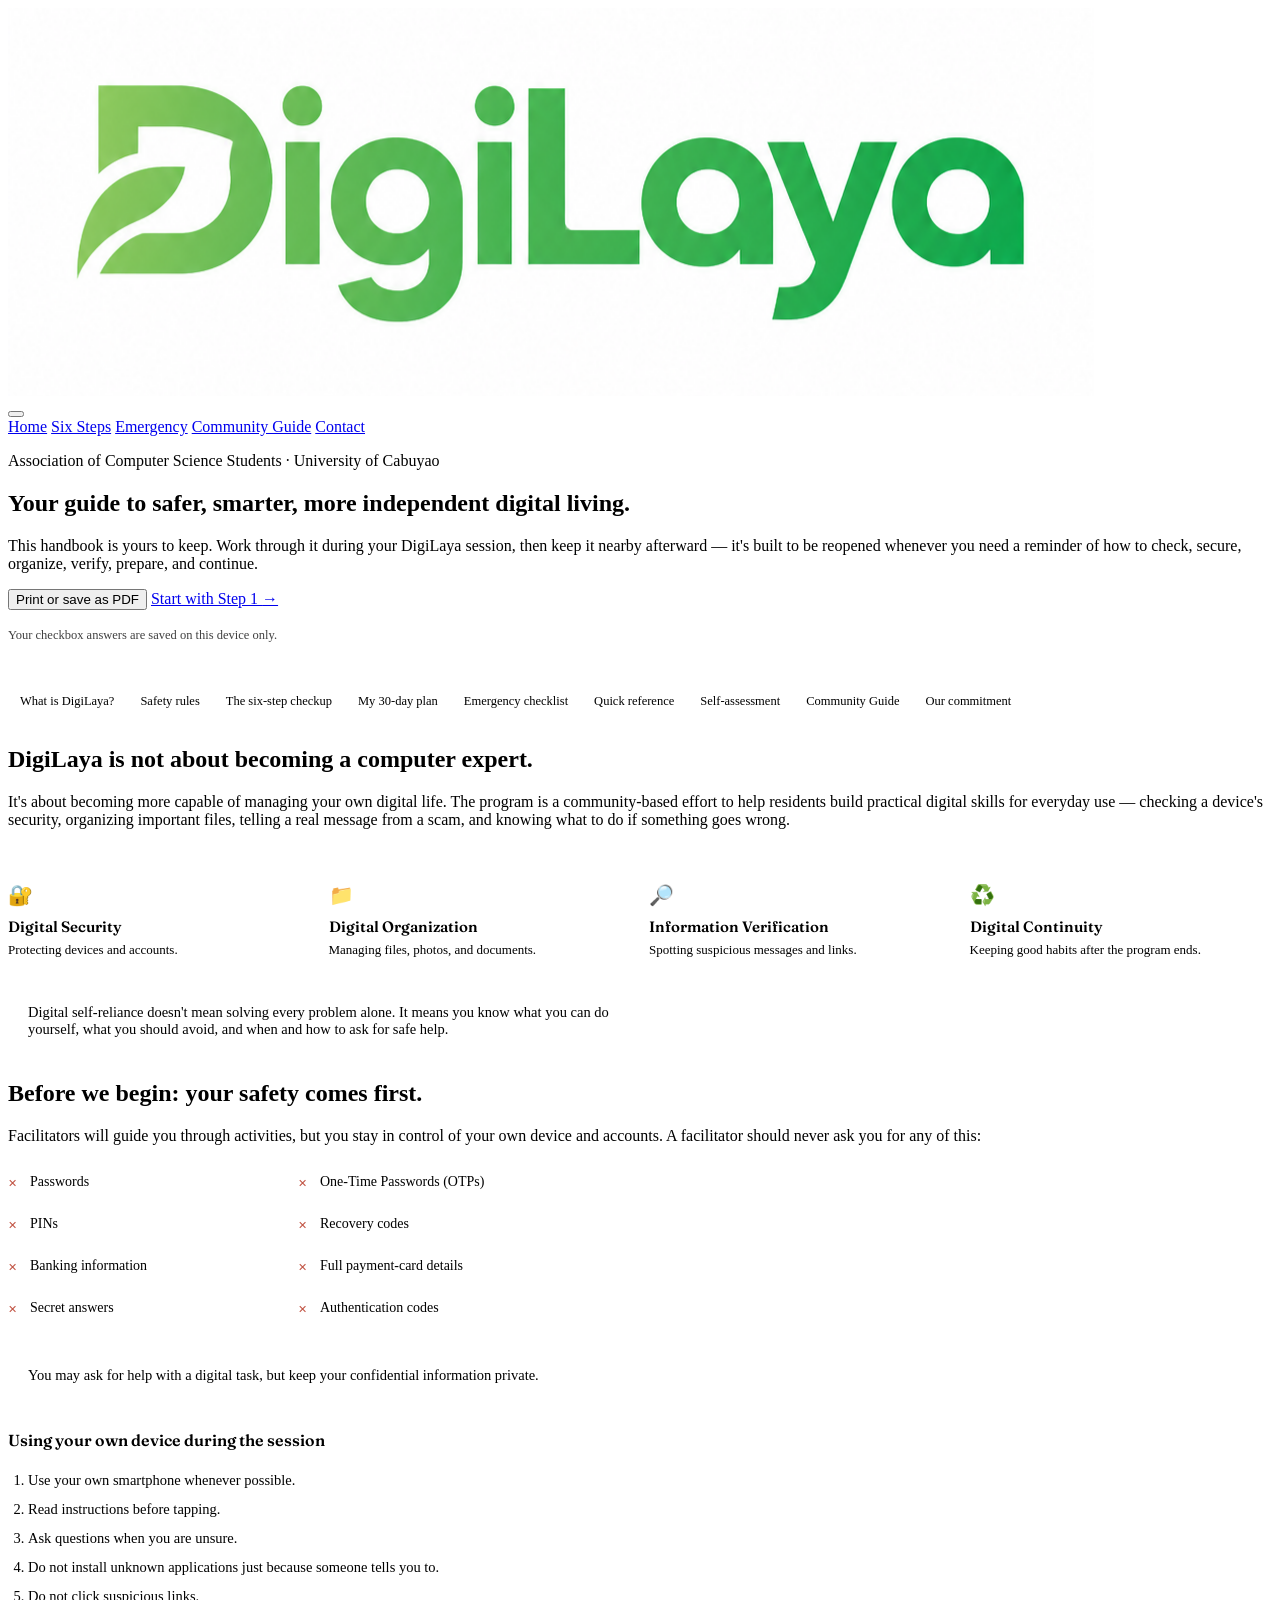
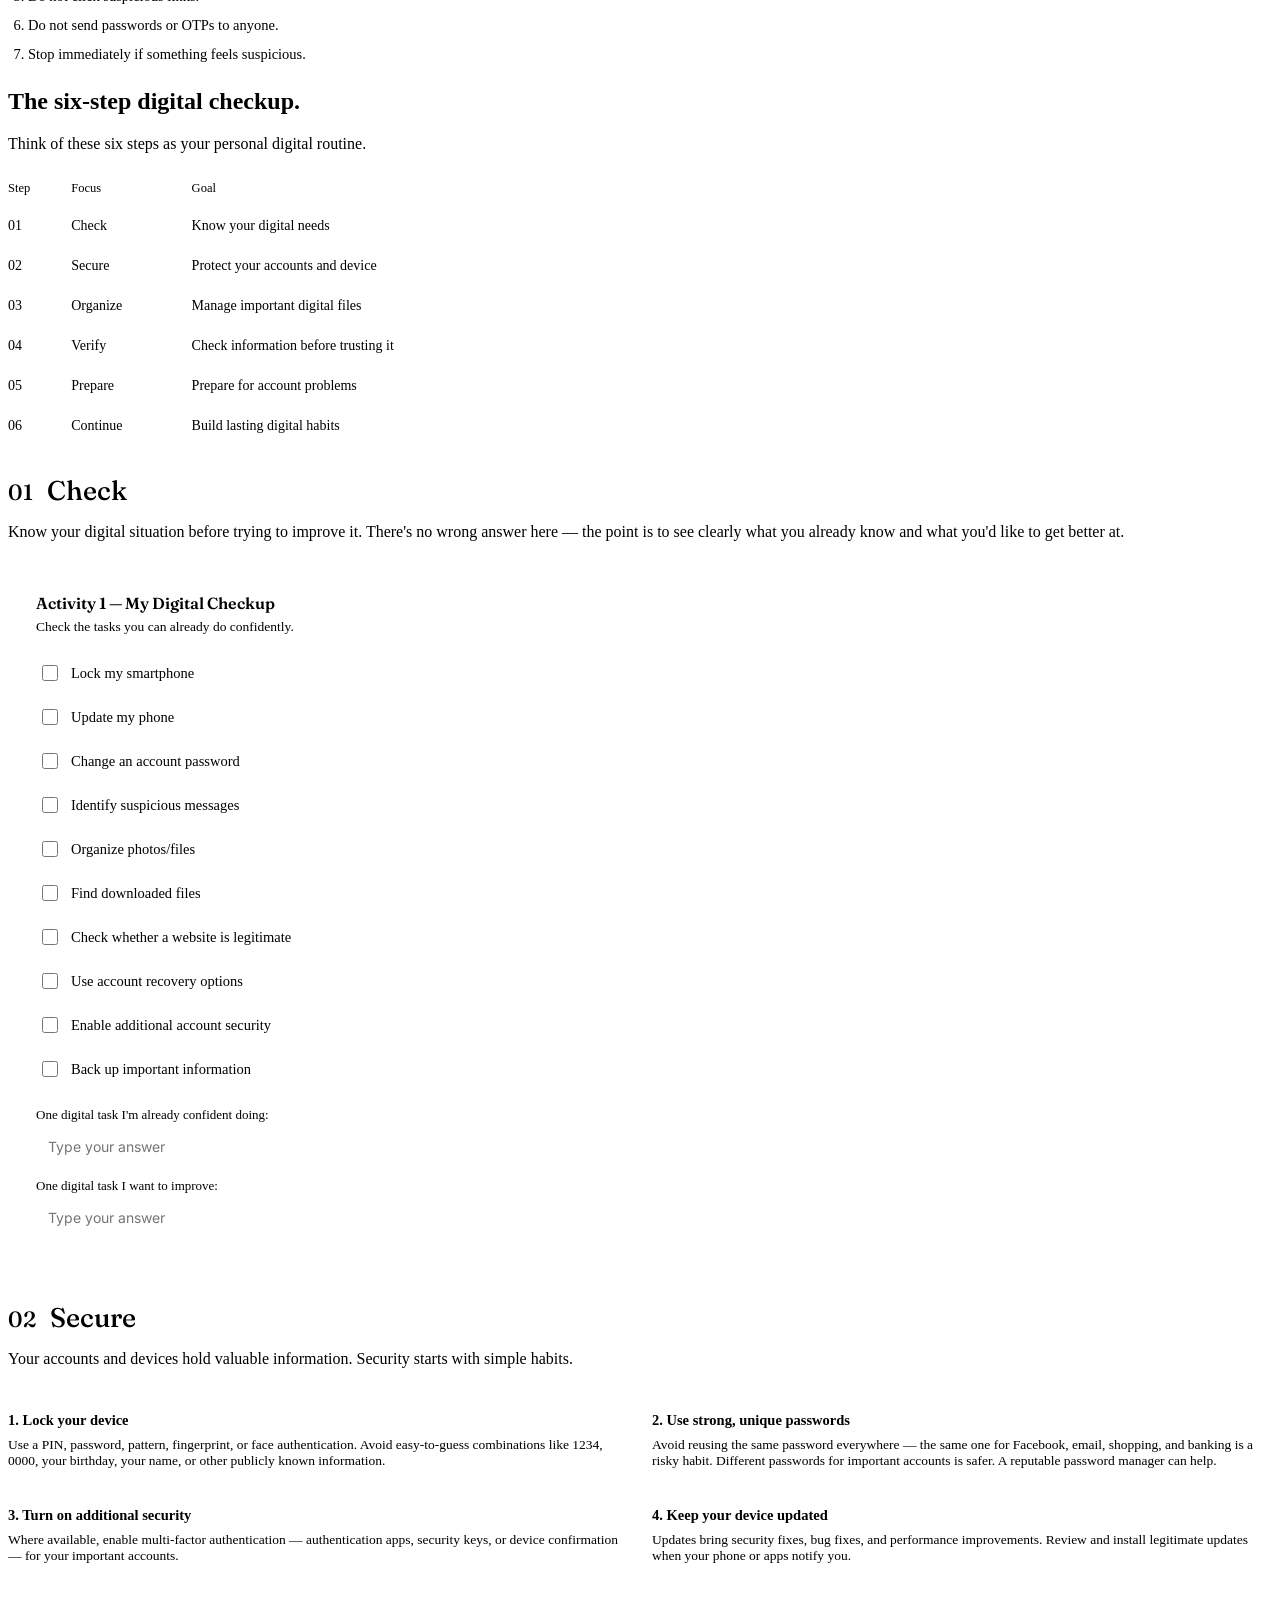
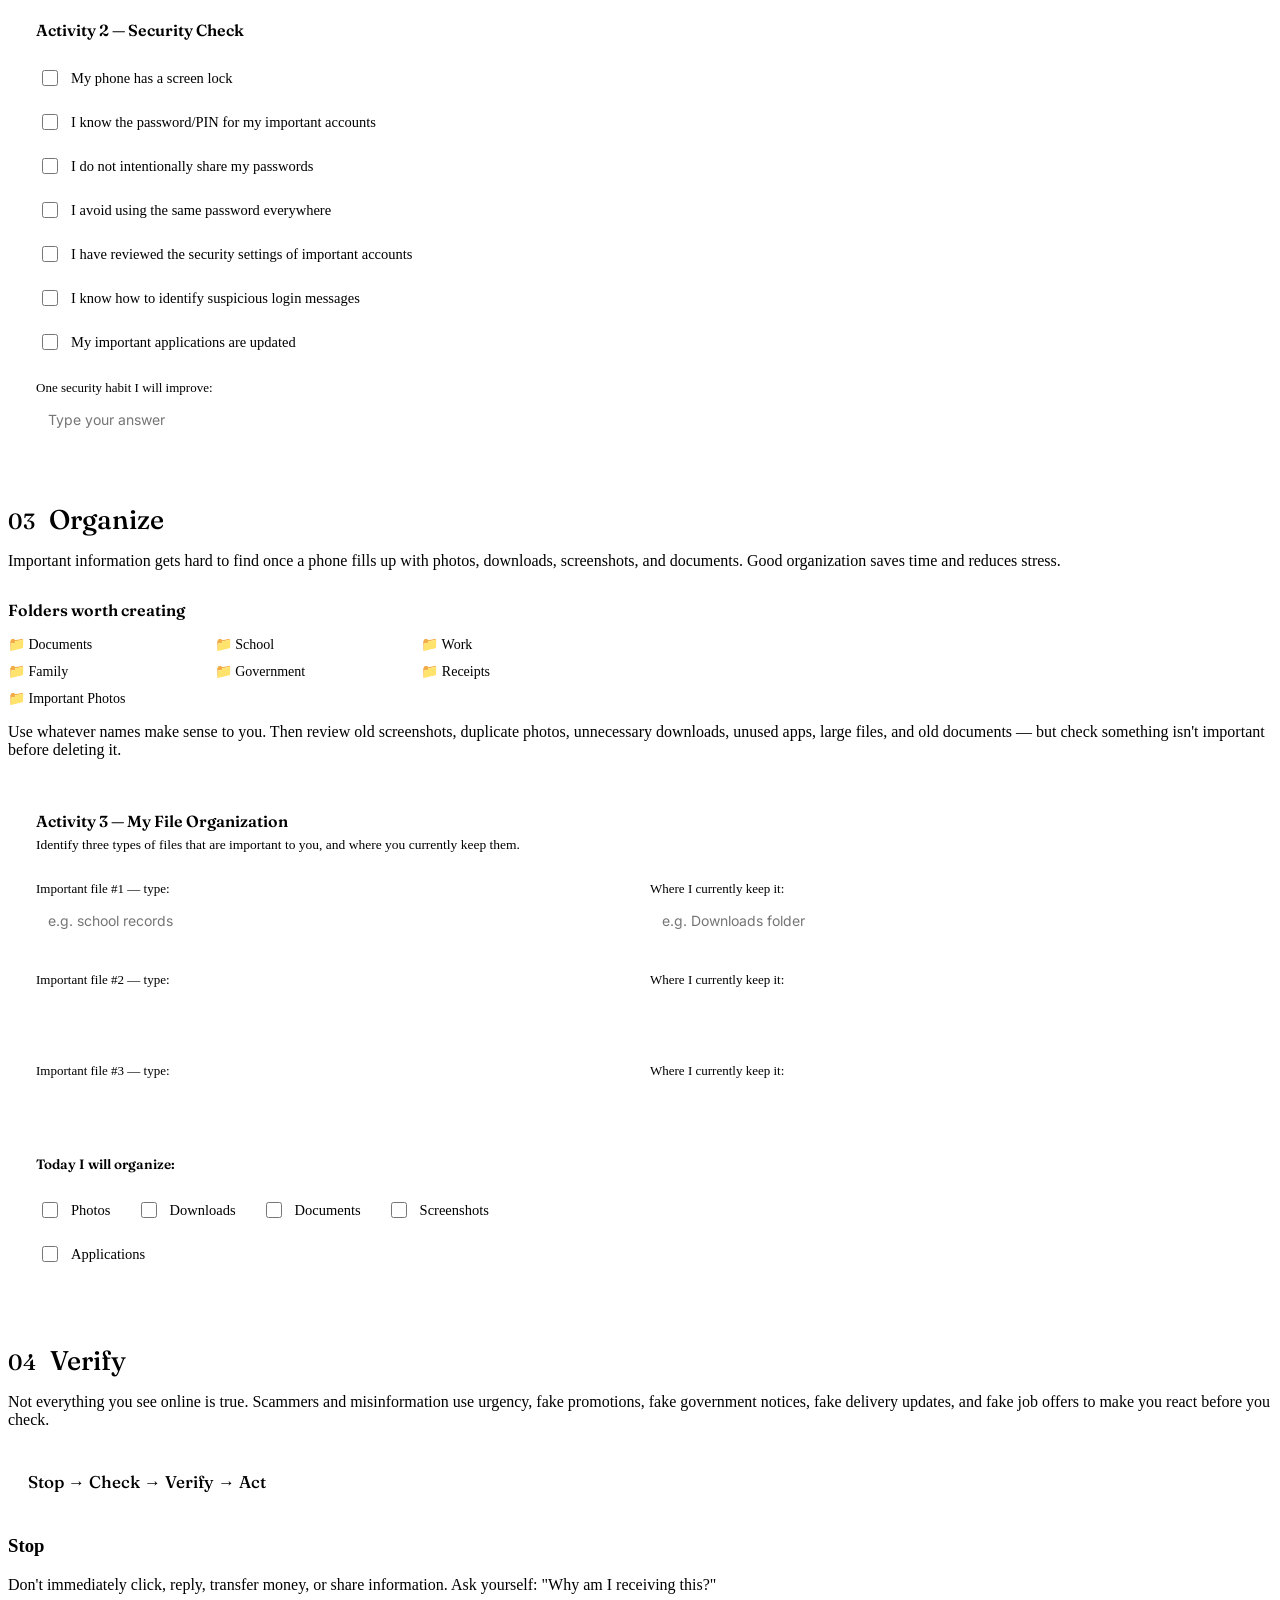
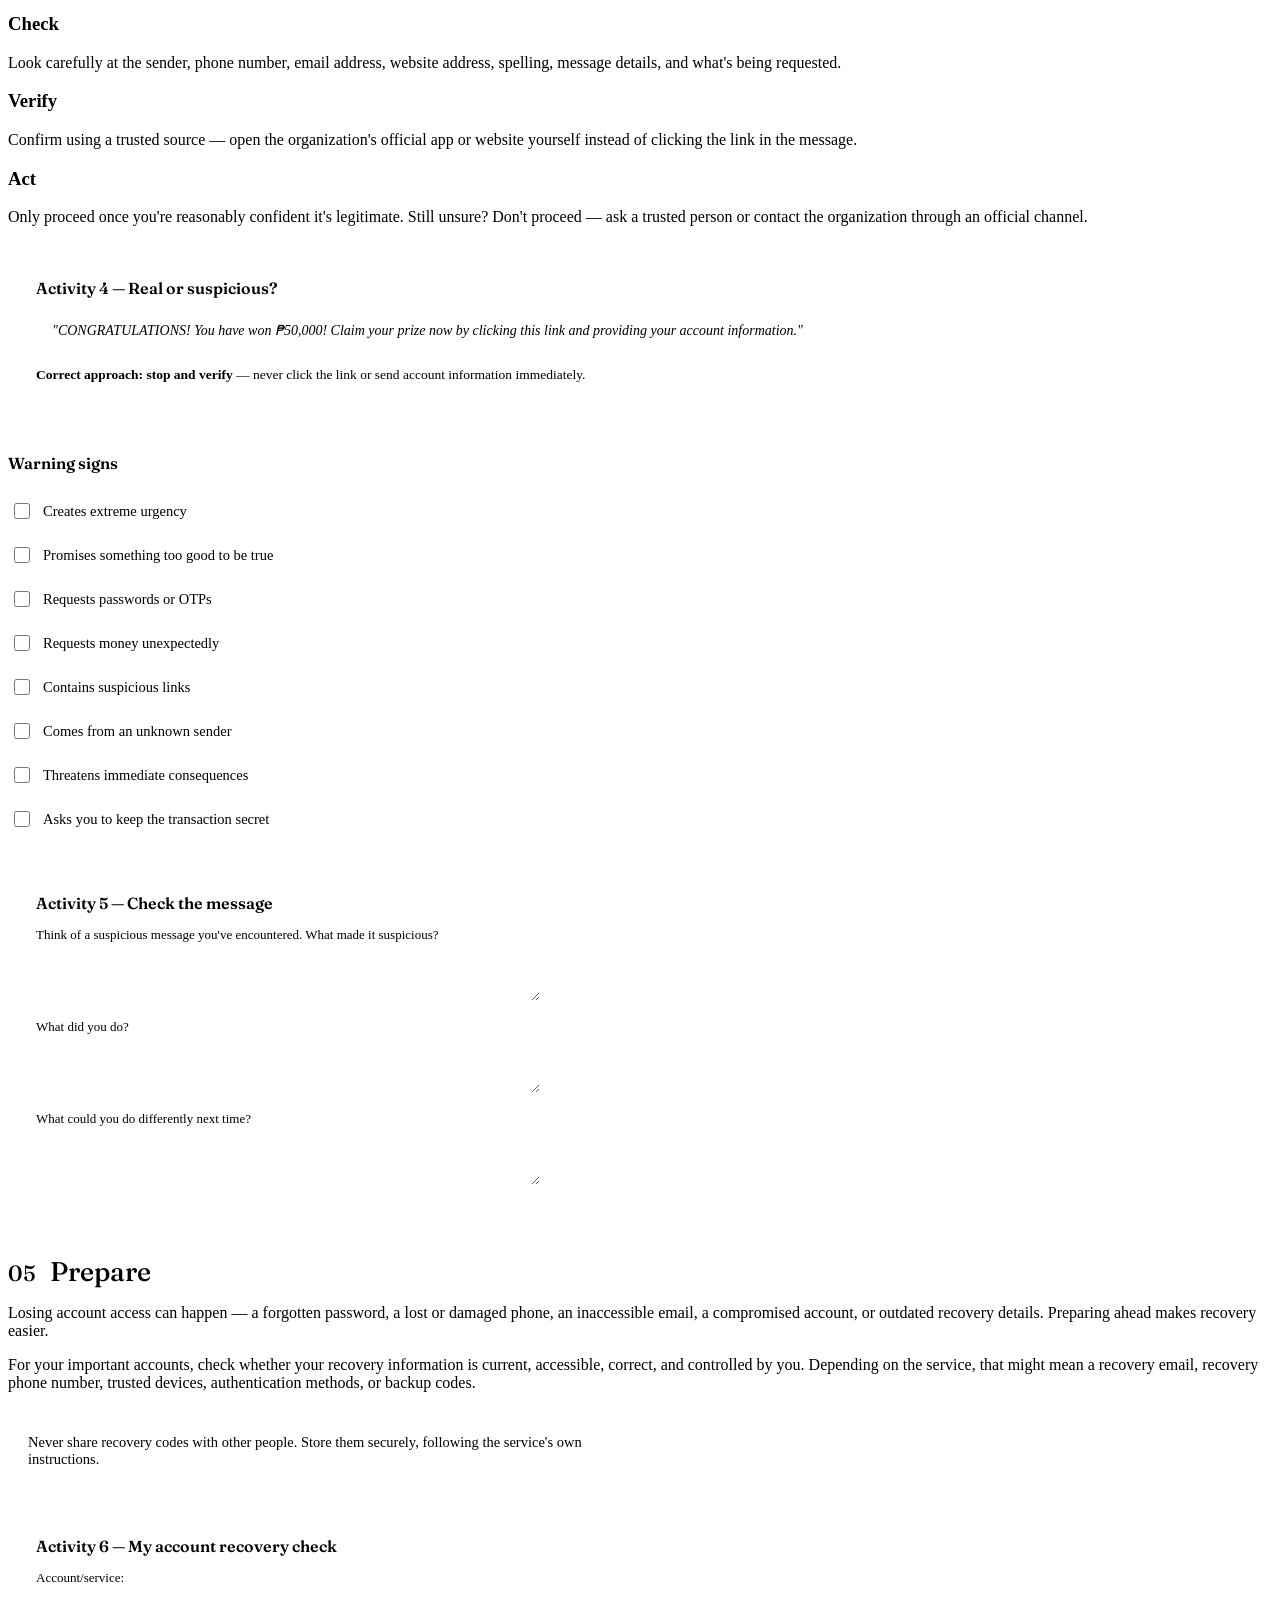
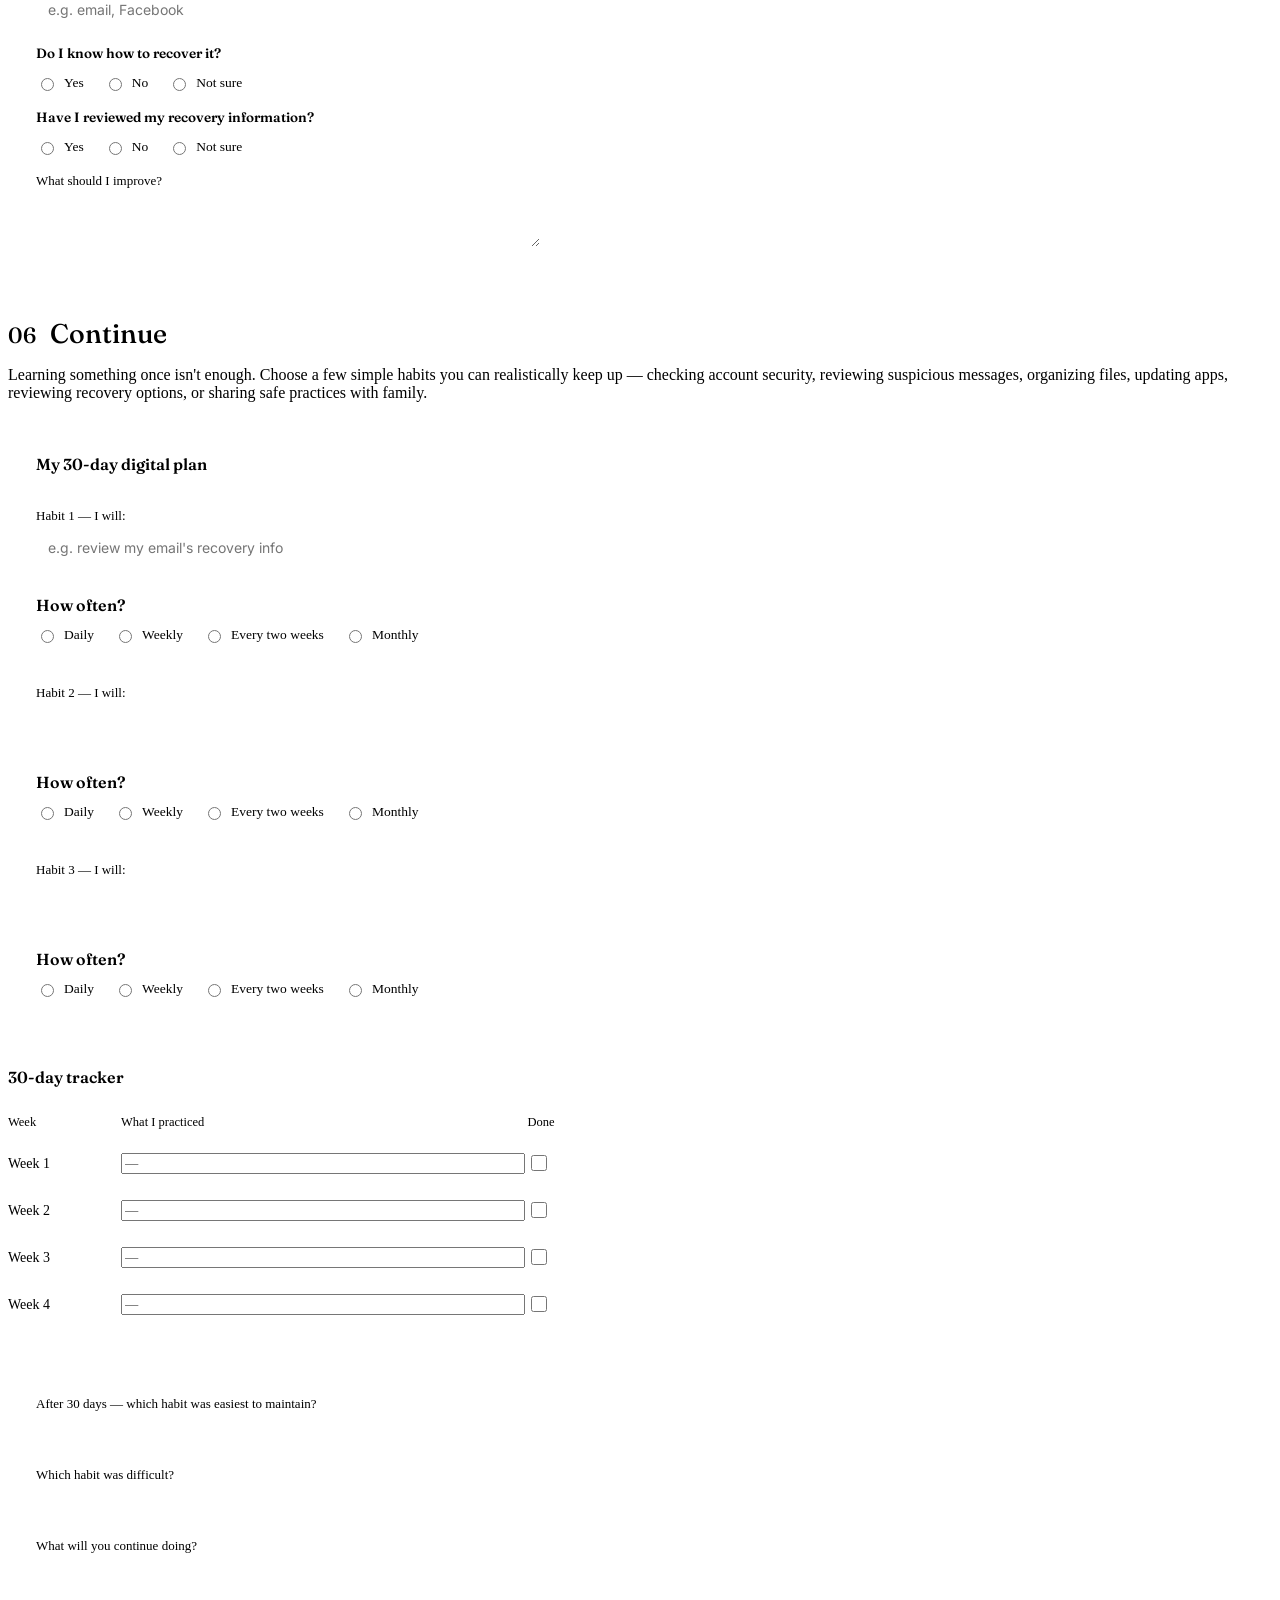
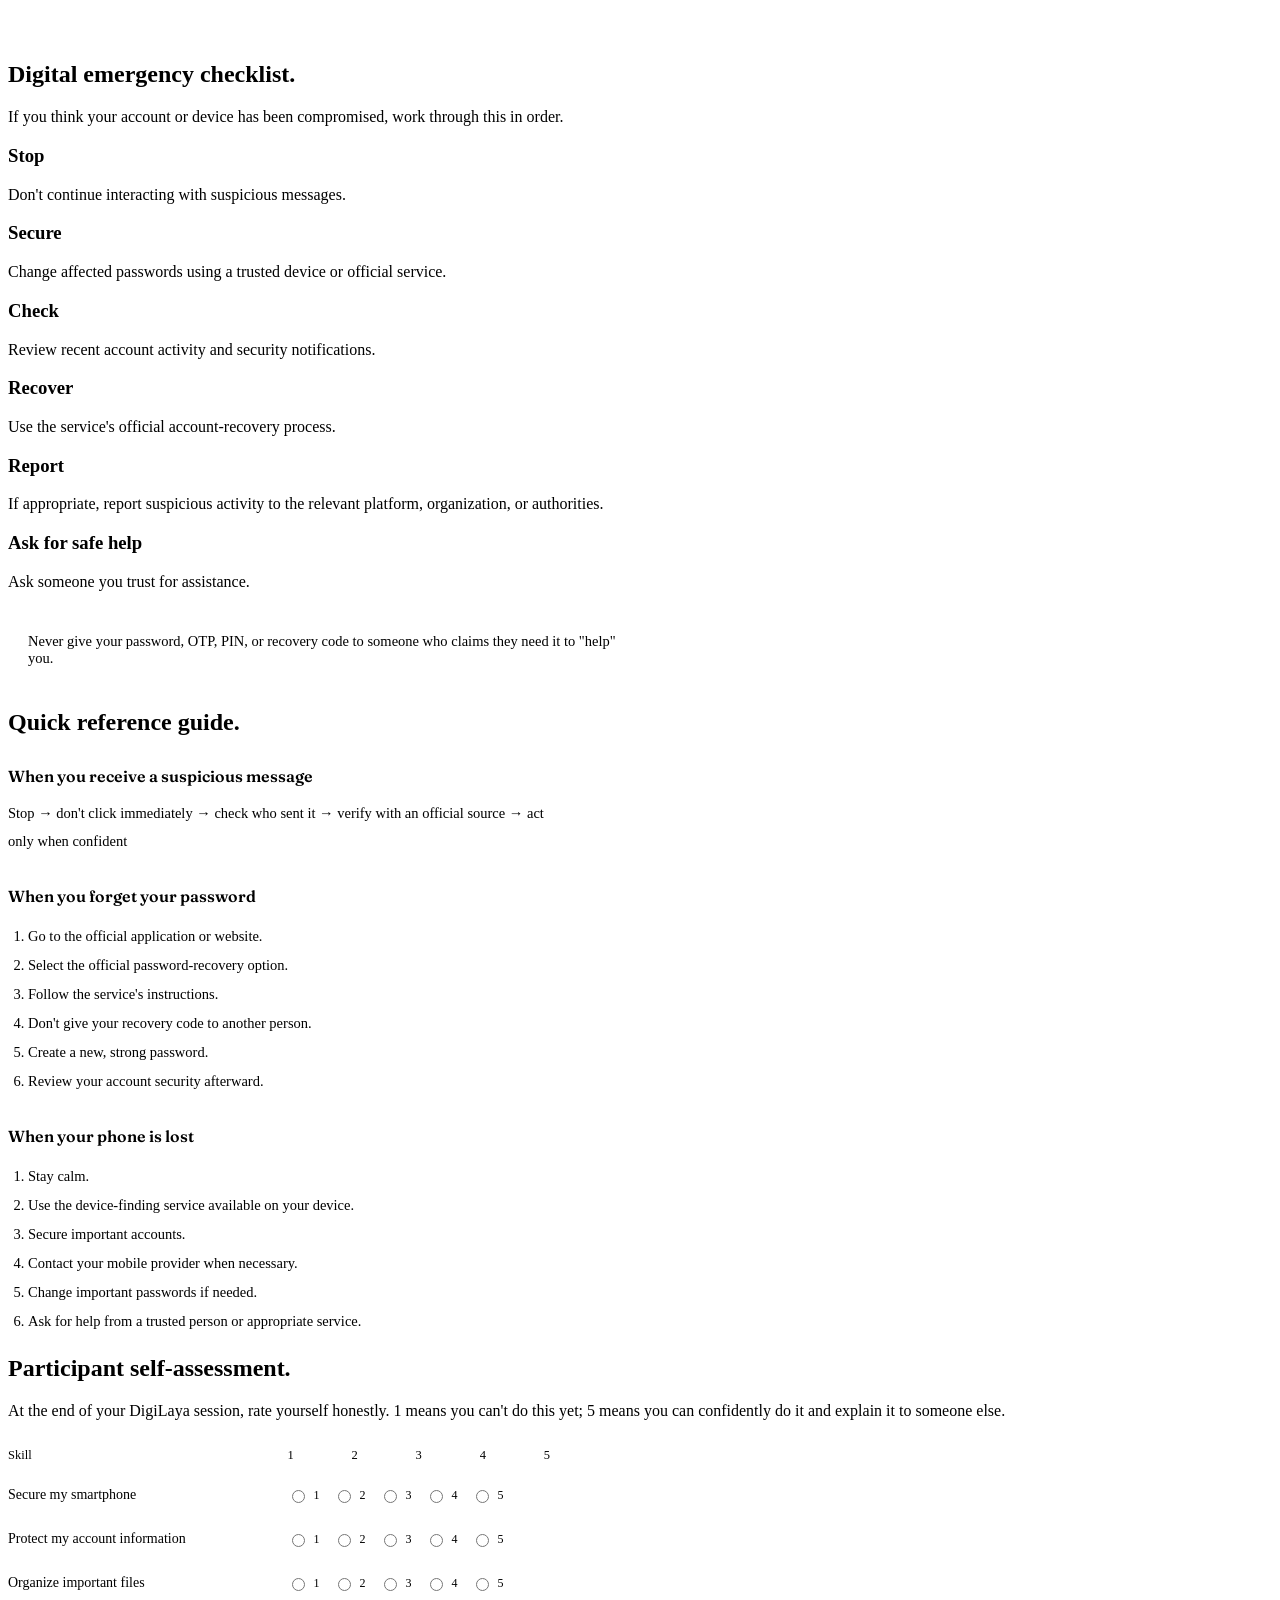
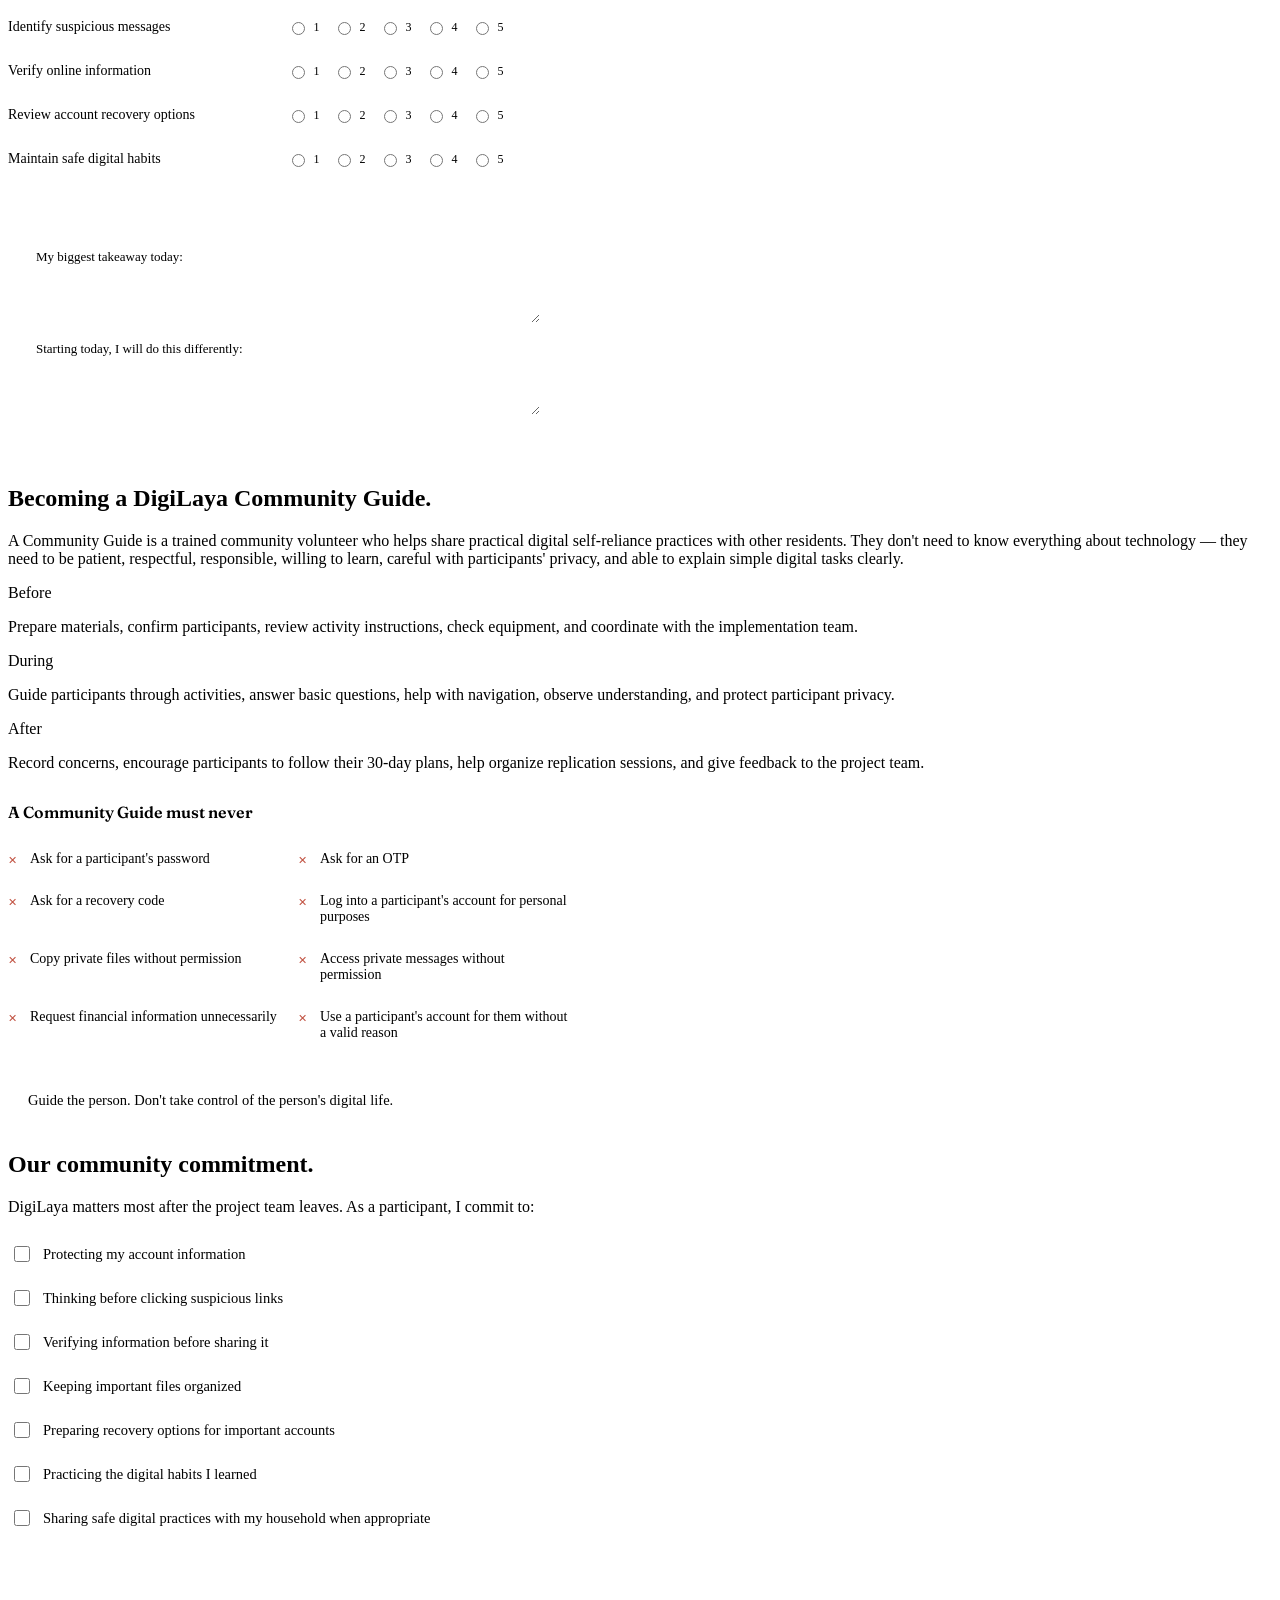
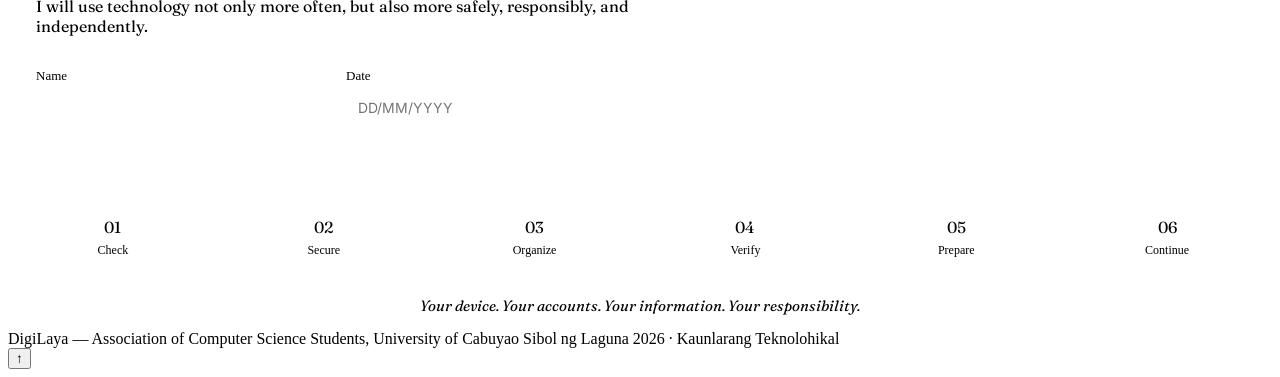
==== commit f45350b7: "Removing the index.css on the handbook.html" ====
--- a/handBook.html
+++ b/handBook.html
@@ -4,7 +4,6 @@
     <meta charset="UTF-8" />
     <meta name="viewport" content="width=device-width, initial-scale=1.0" />
     <title>Participant Handbook — DigiLaya</title>
-    <link rel="stylesheet" href="index.css" />
     <link rel="stylesheet" href="handbook.css" />
     <link rel="preconnect" href="https://fonts.googleapis.com" />
     <link rel="preconnect" href="https://fonts.gstatic.com" crossorigin />
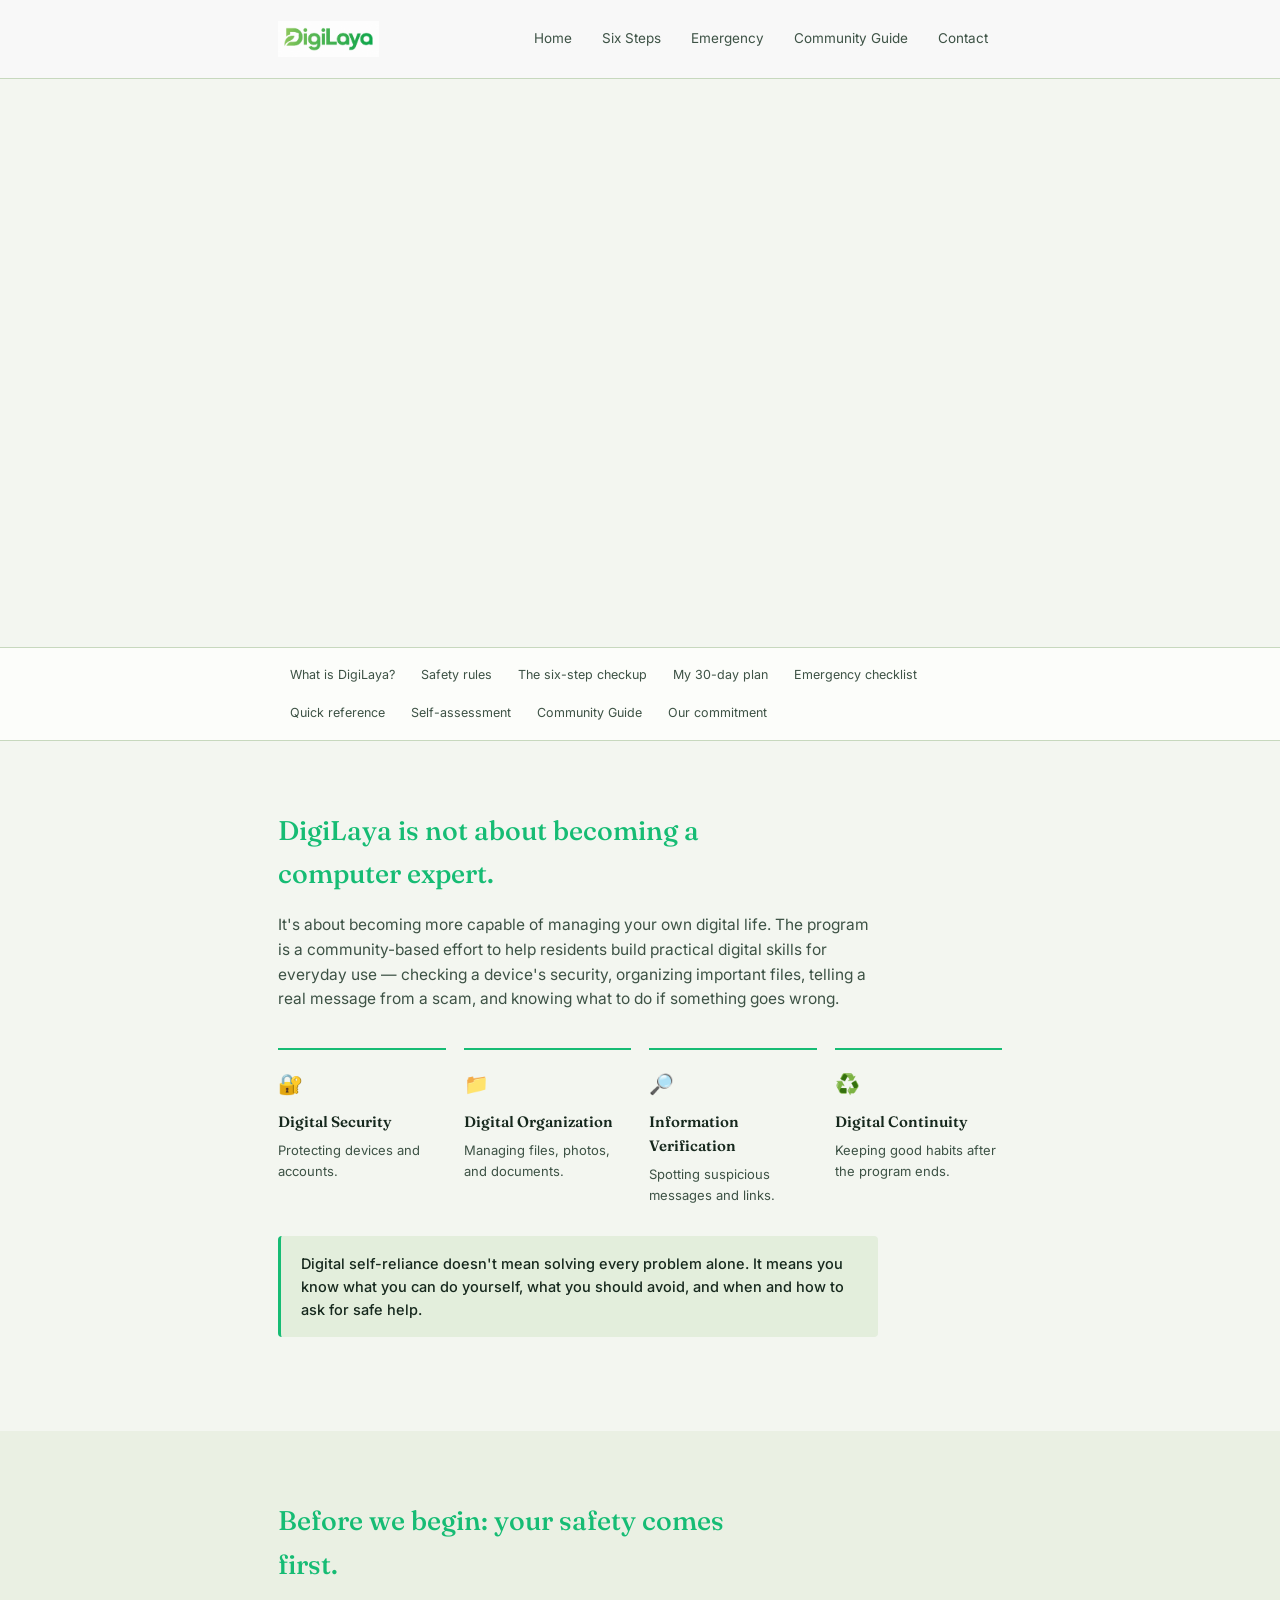
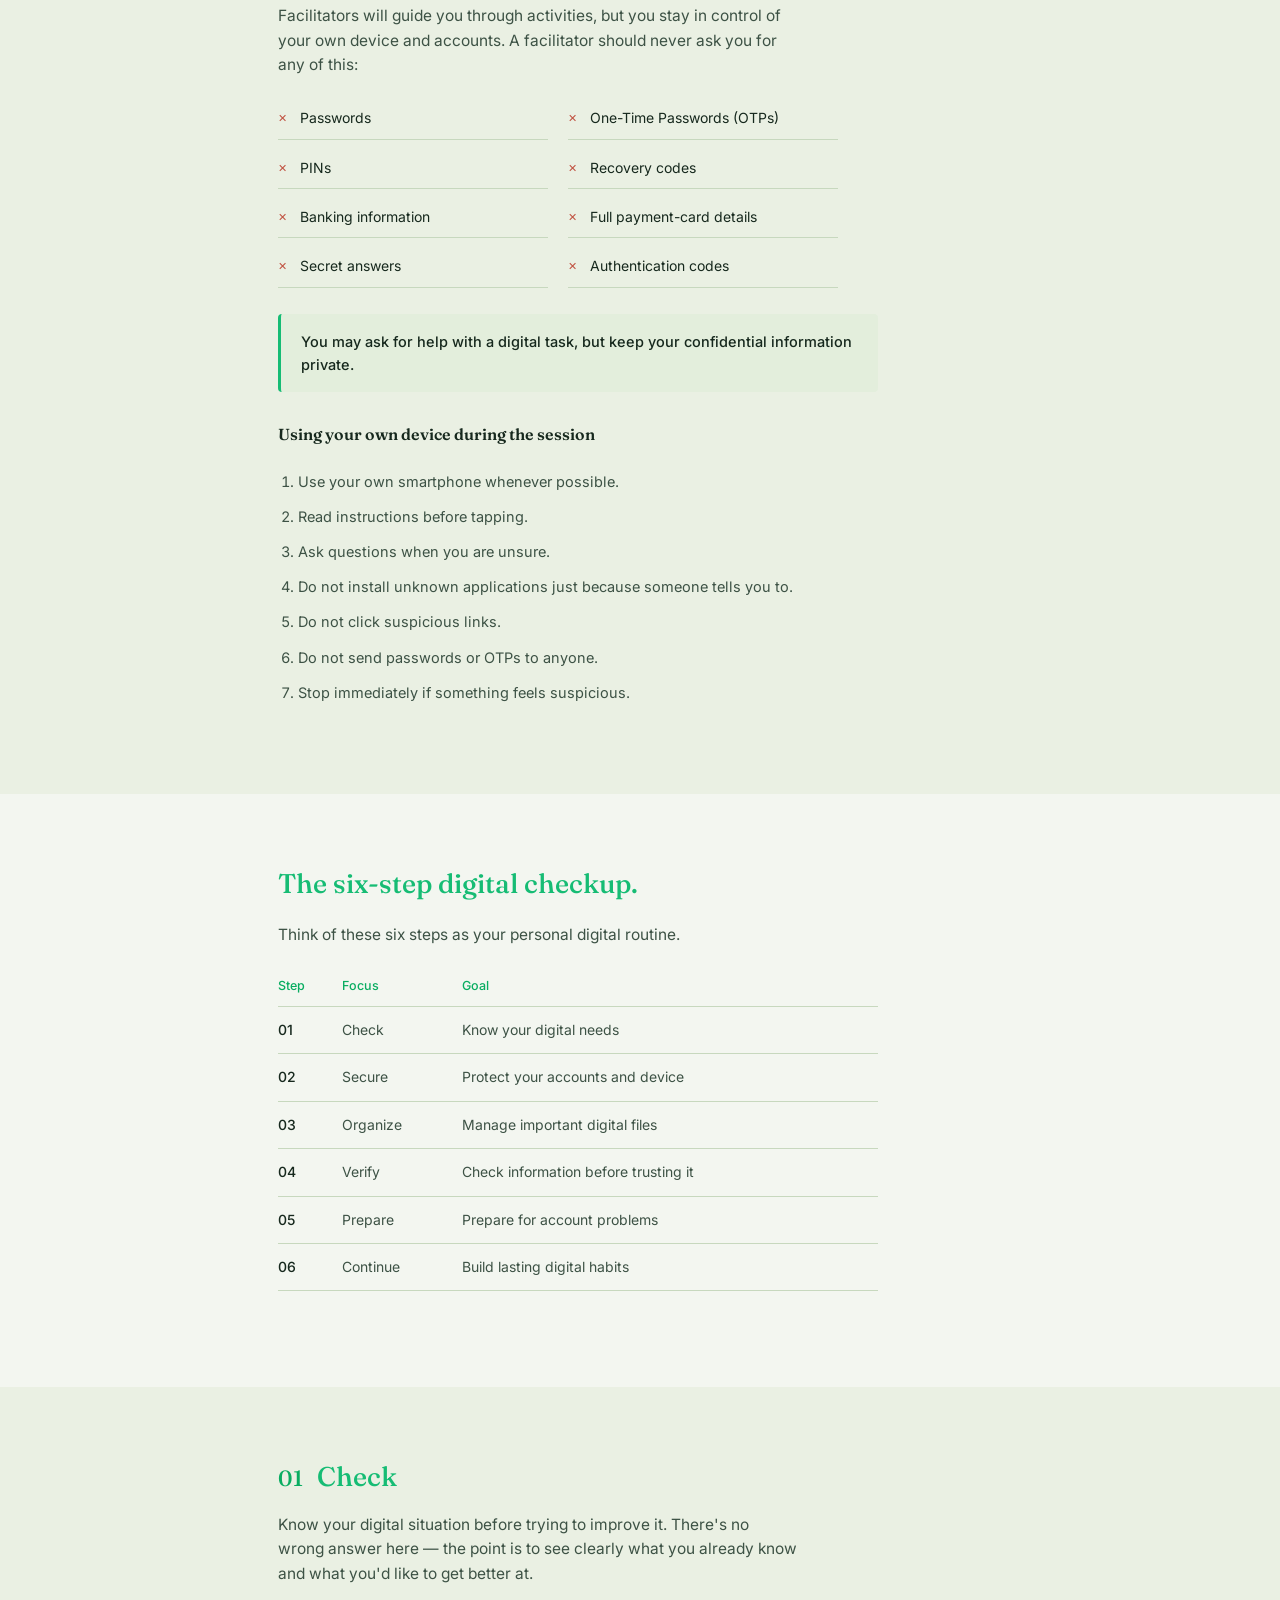
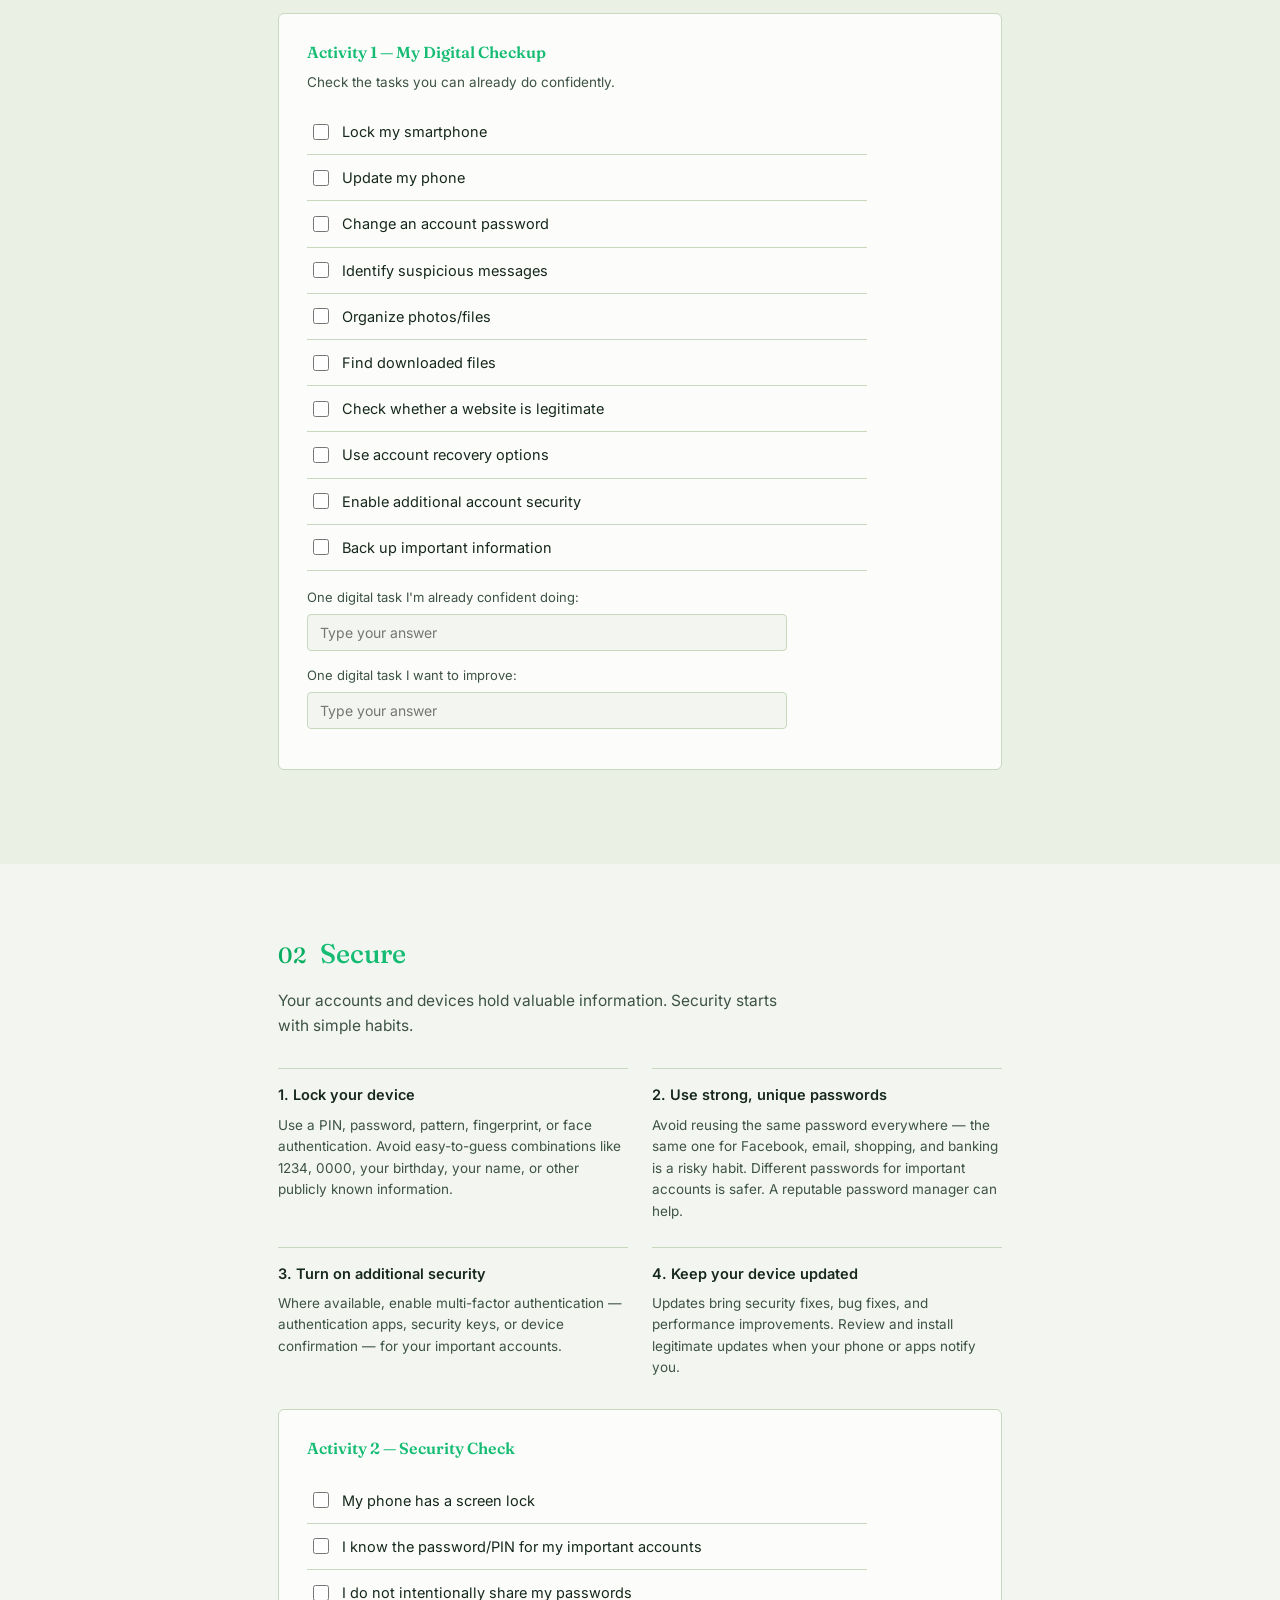
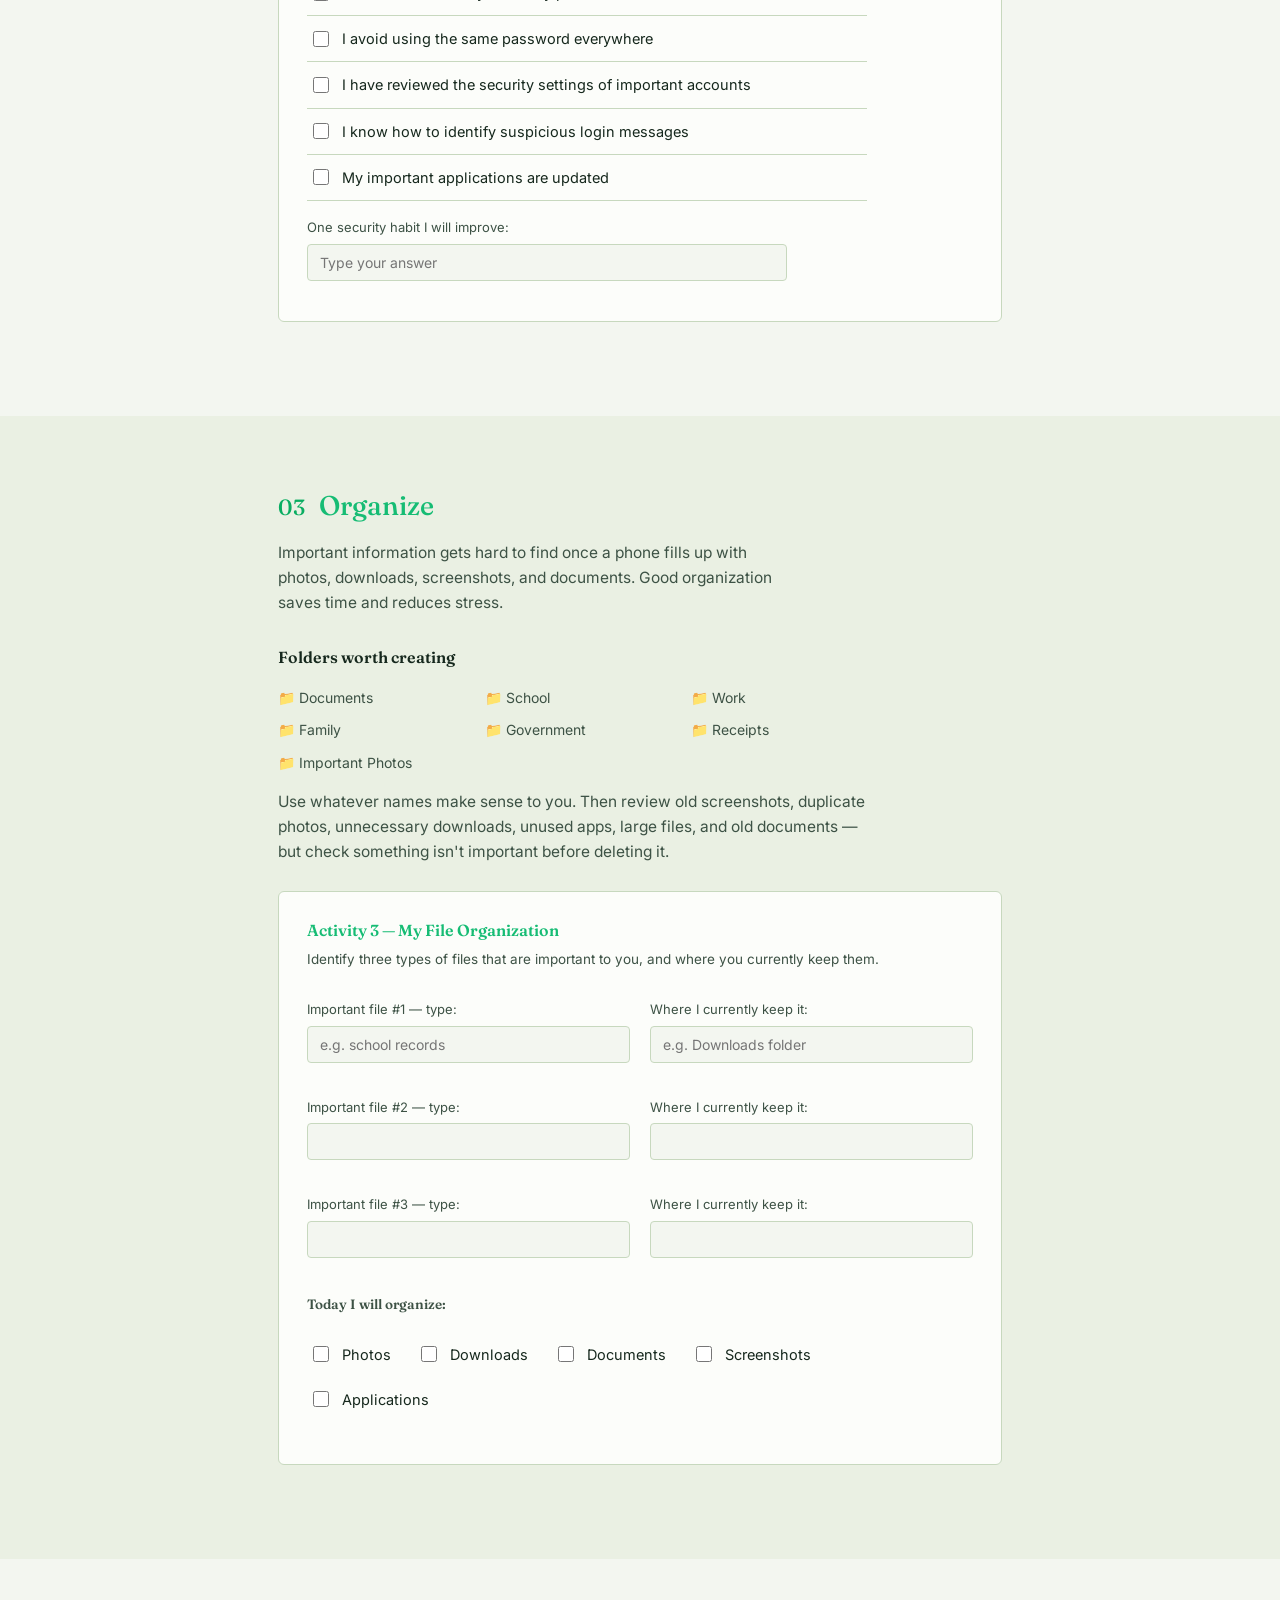
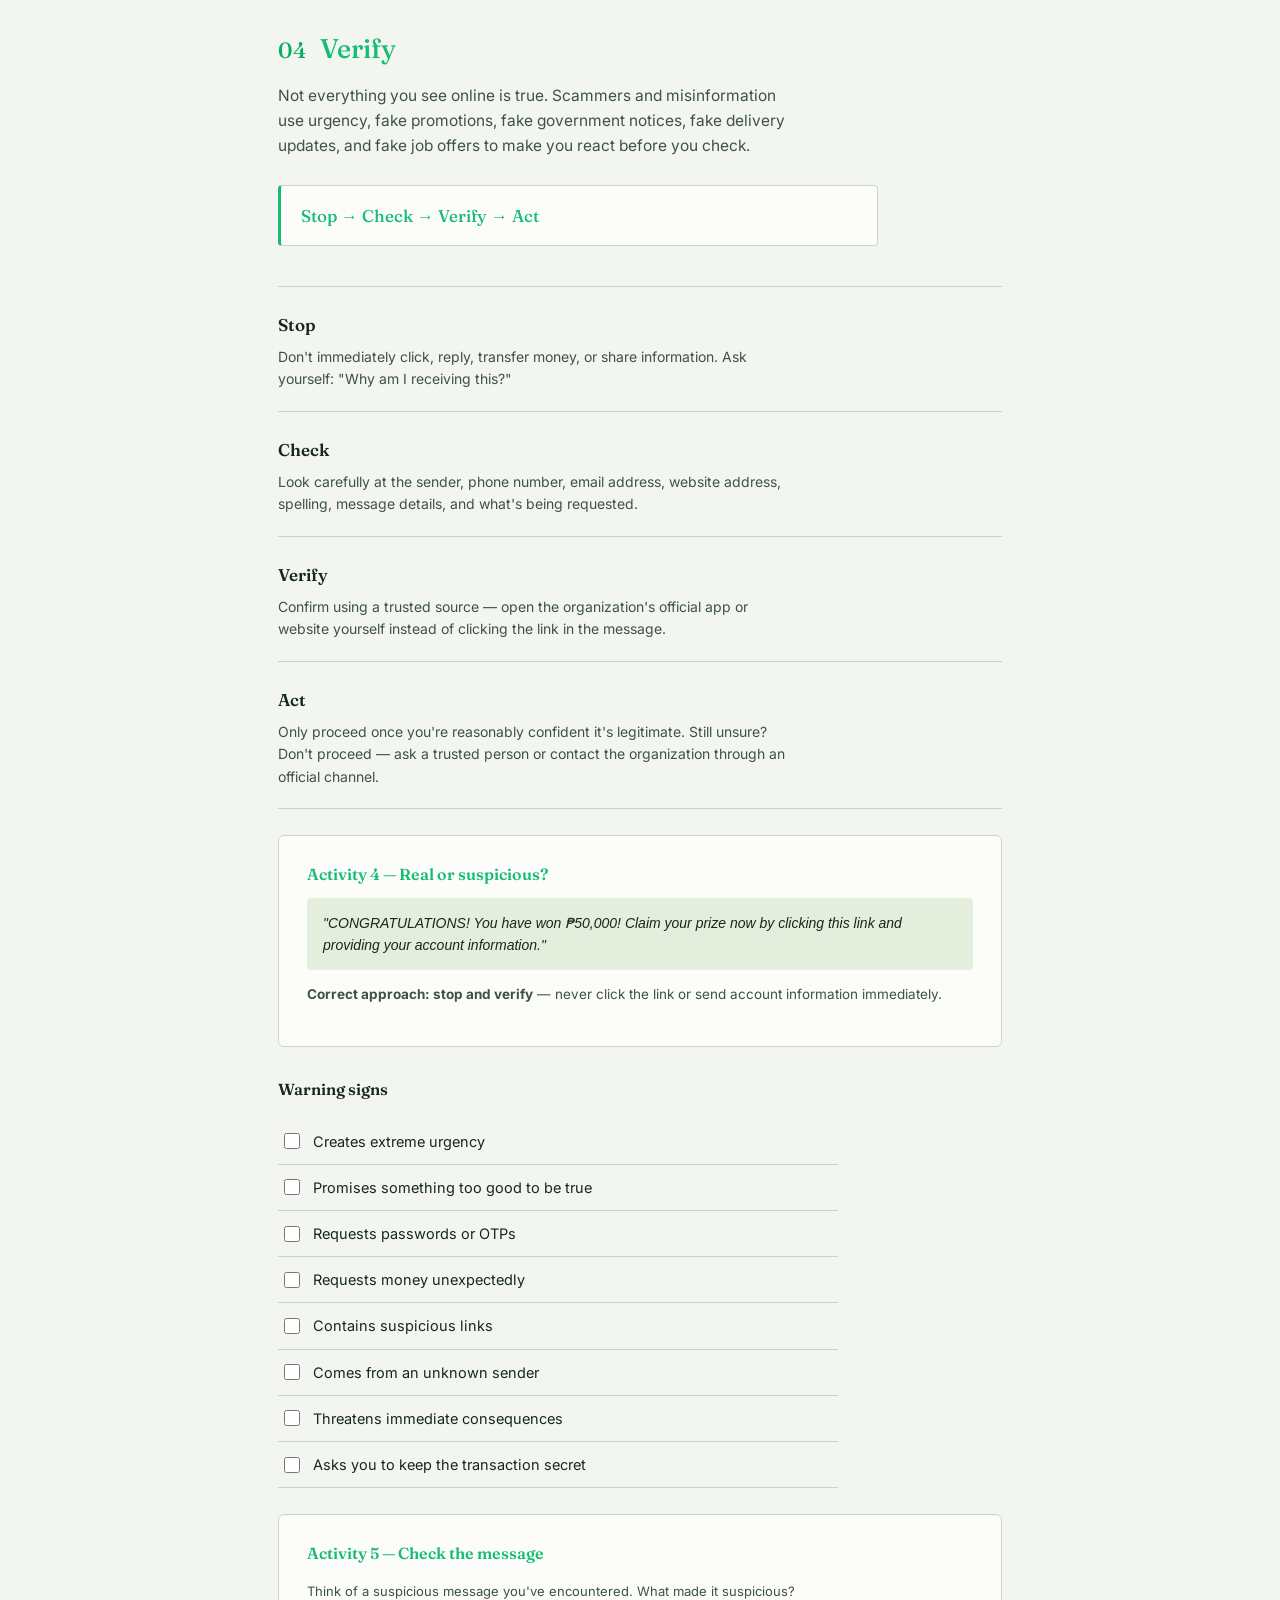
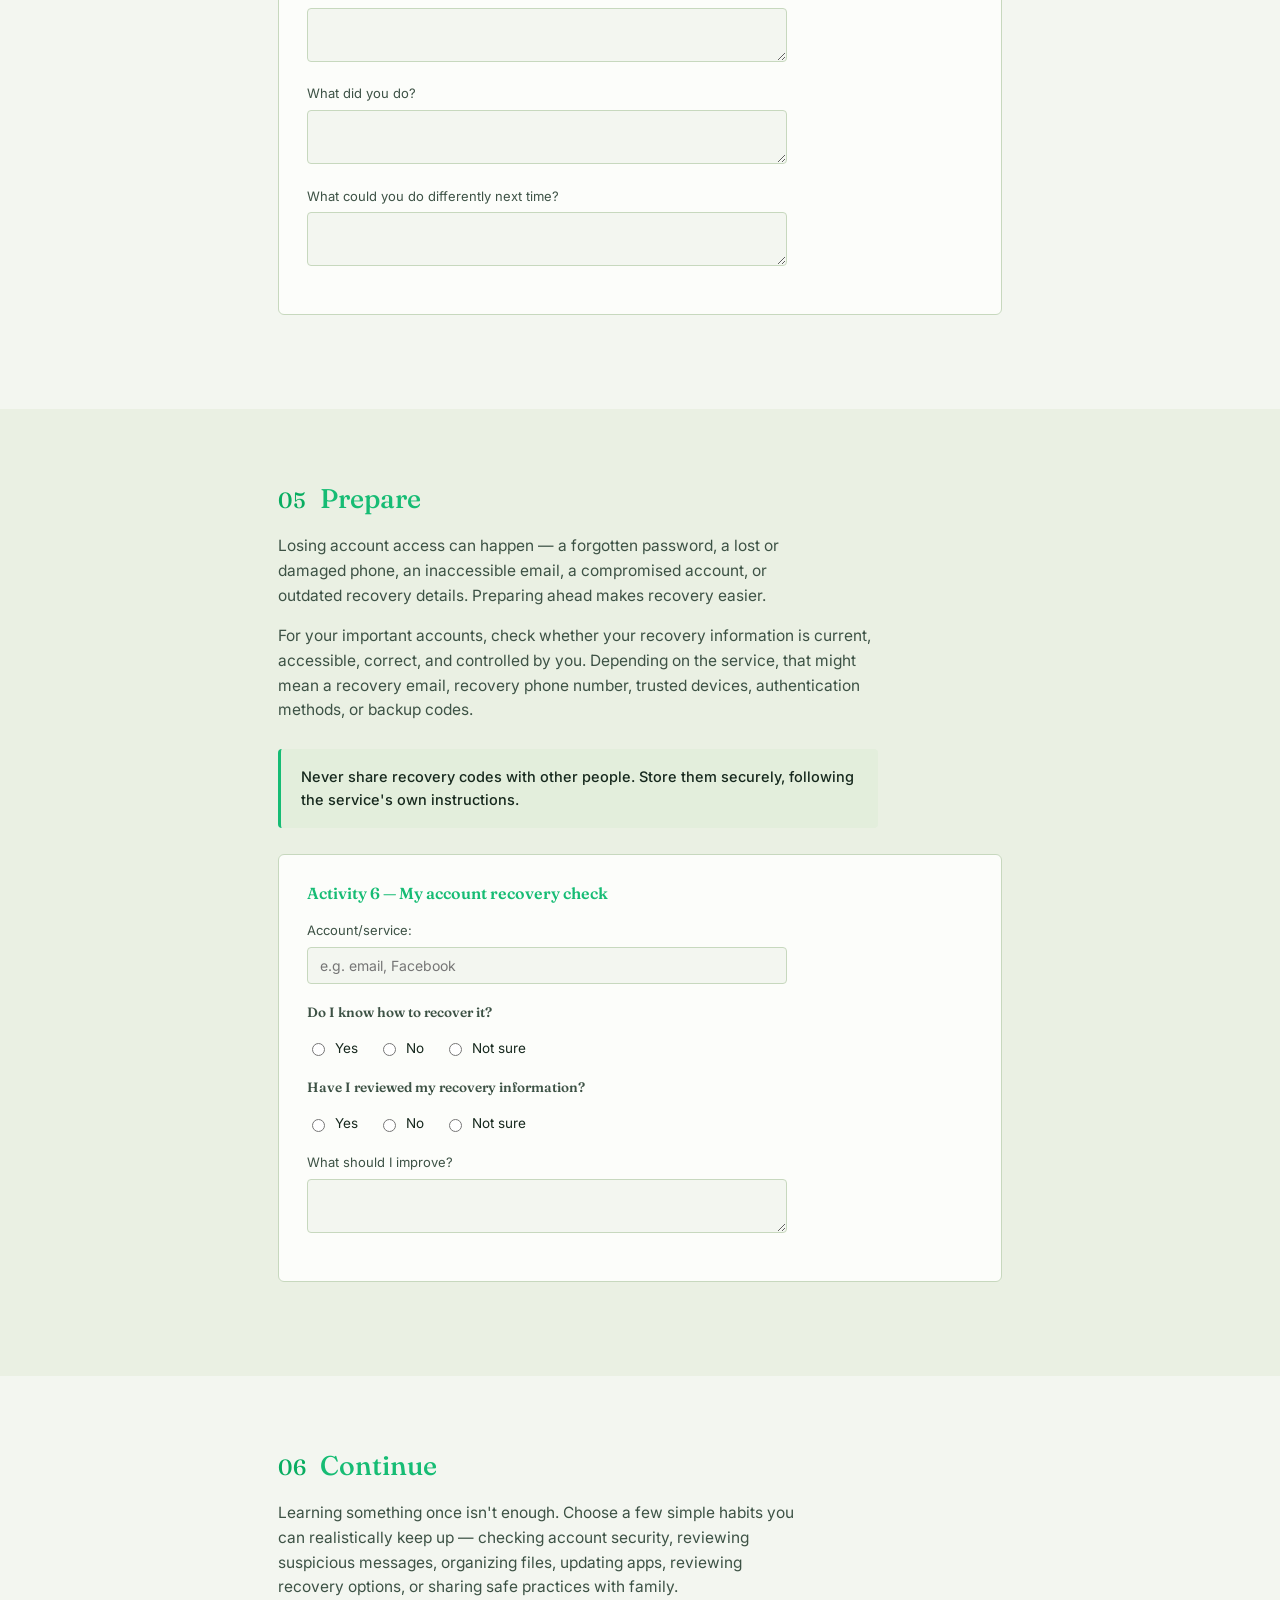
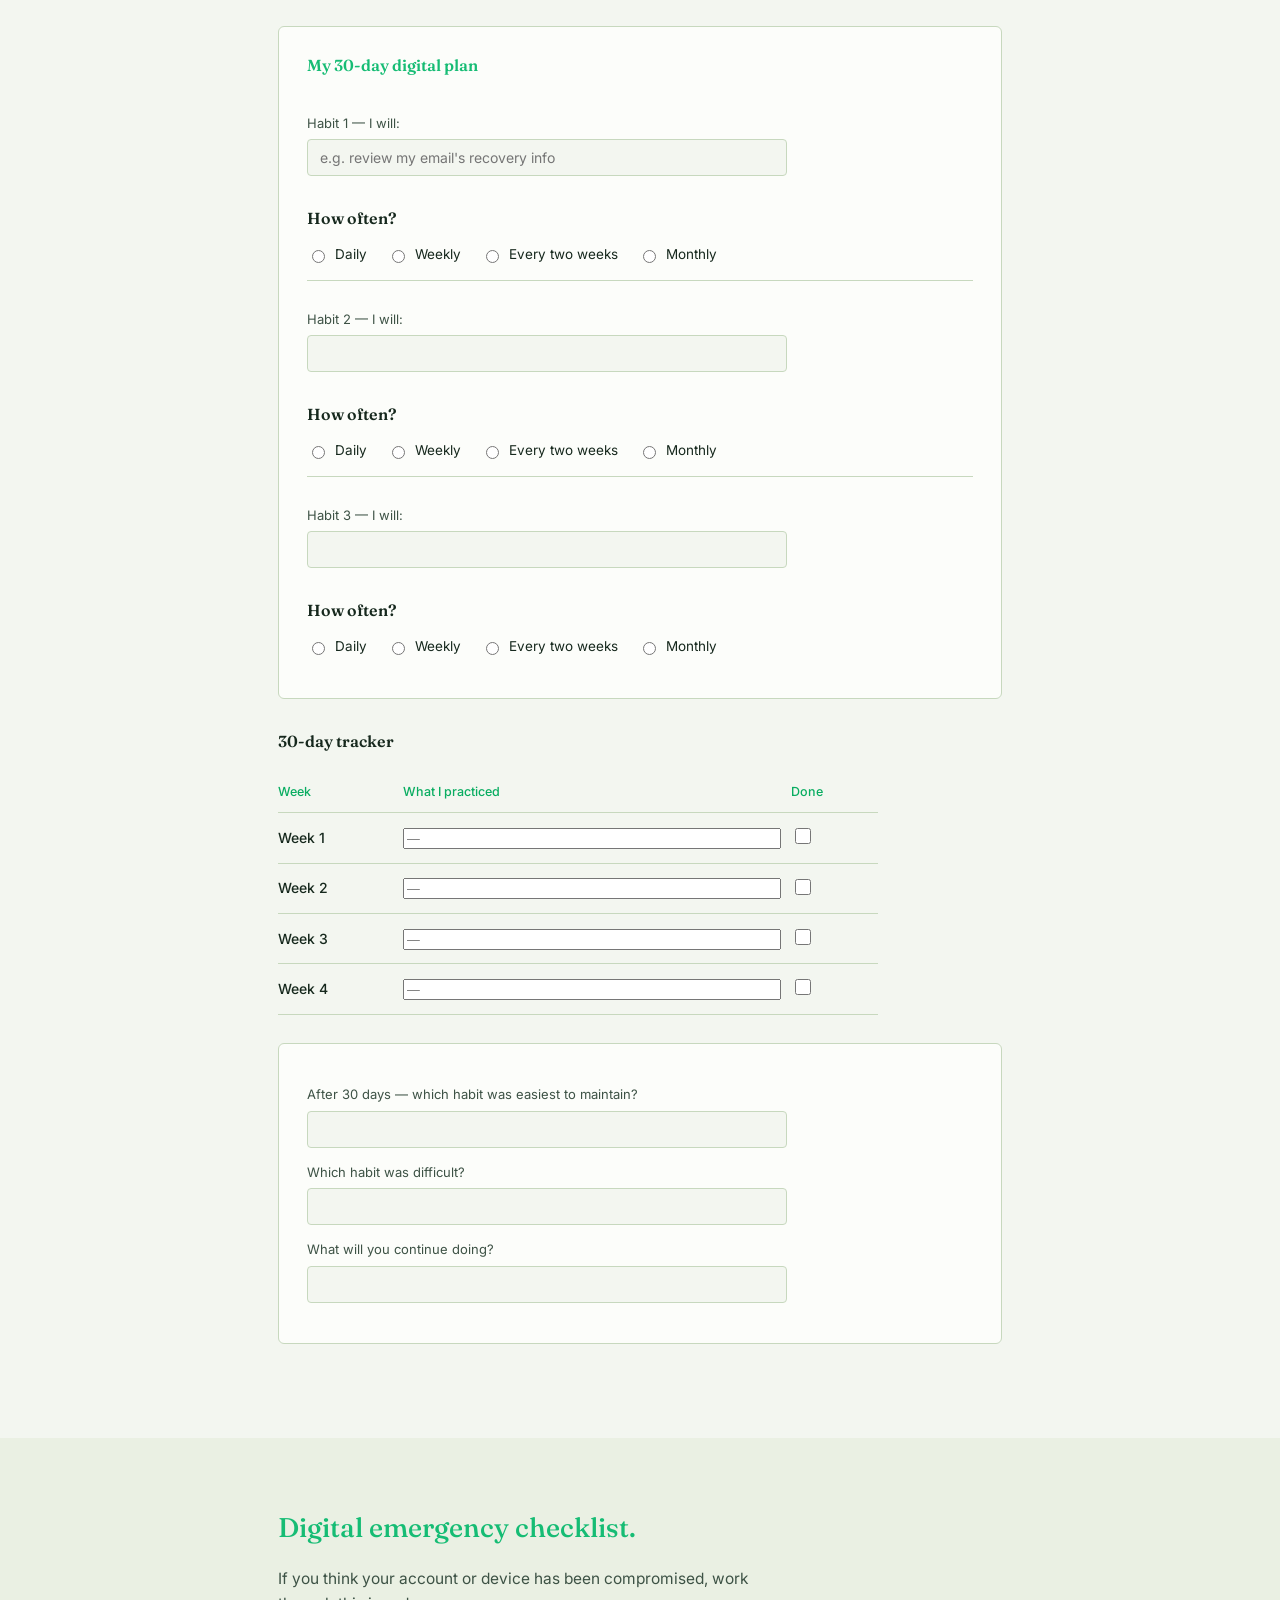
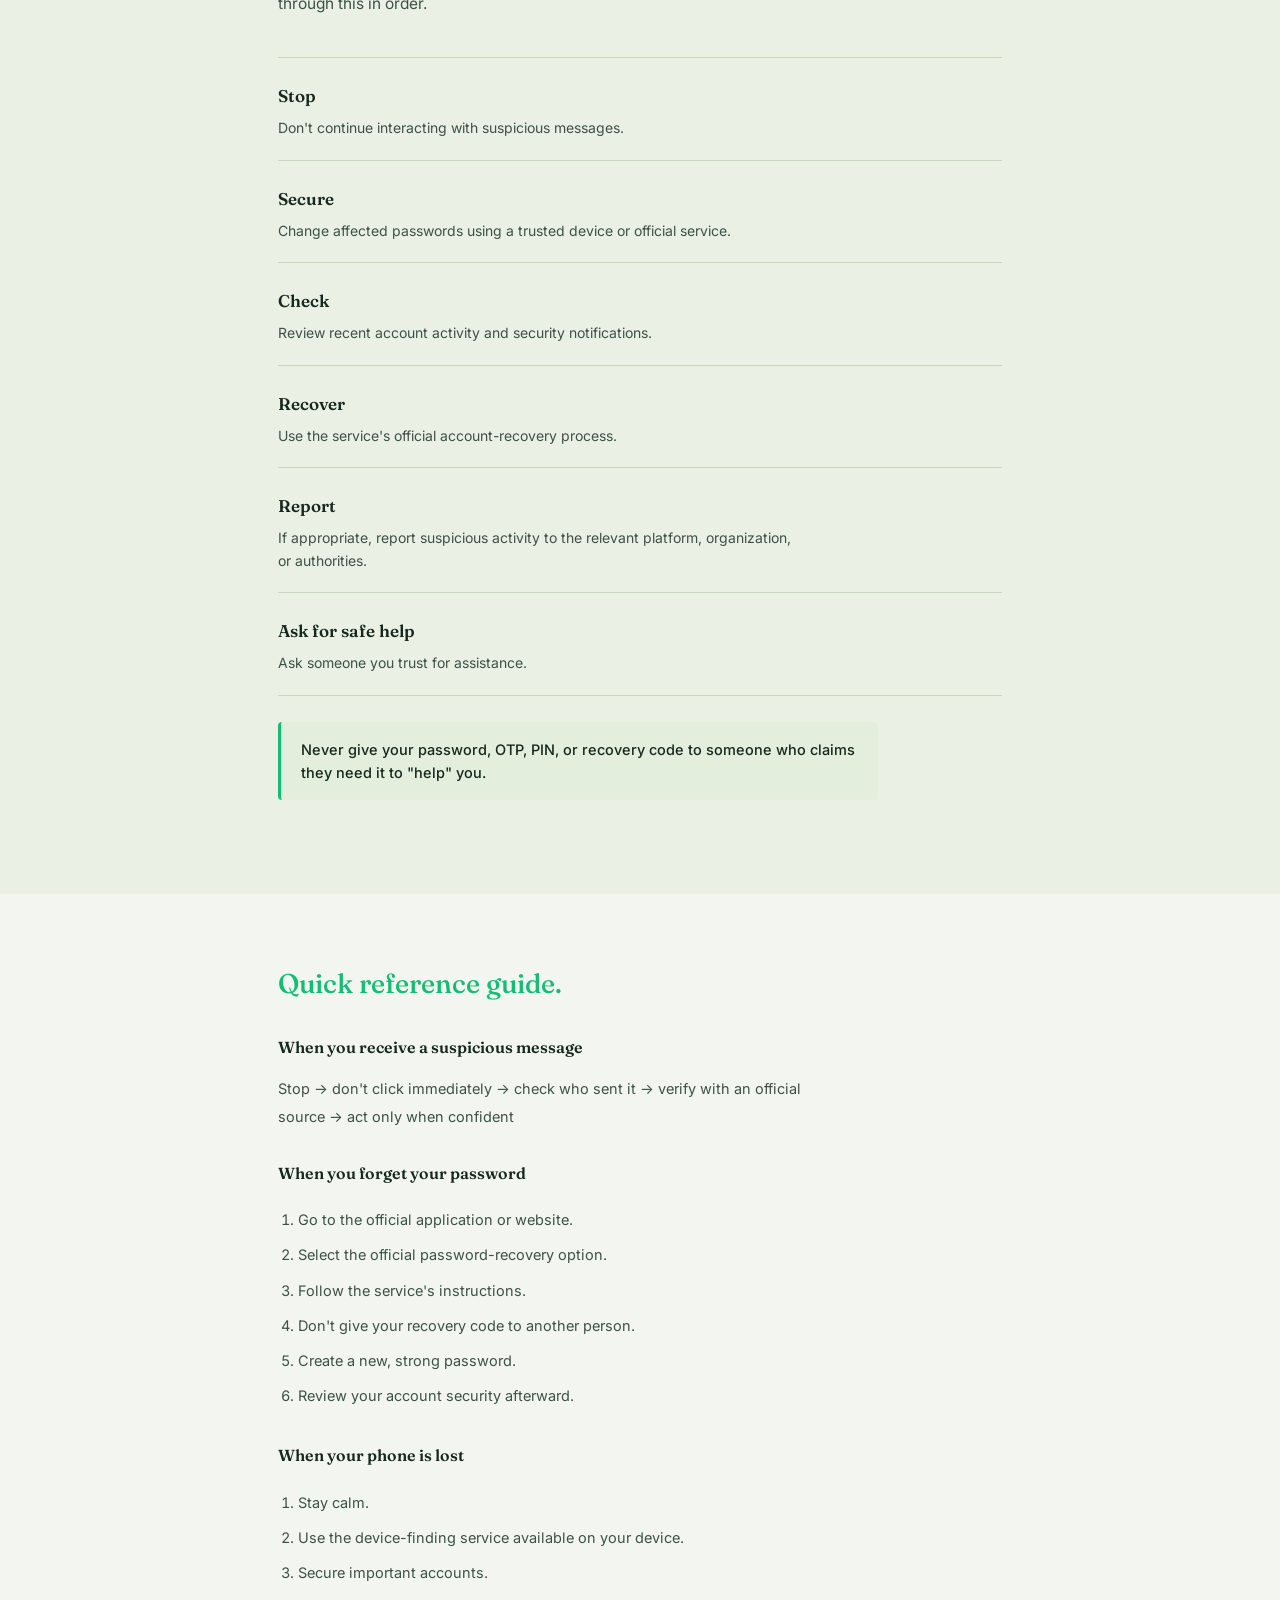
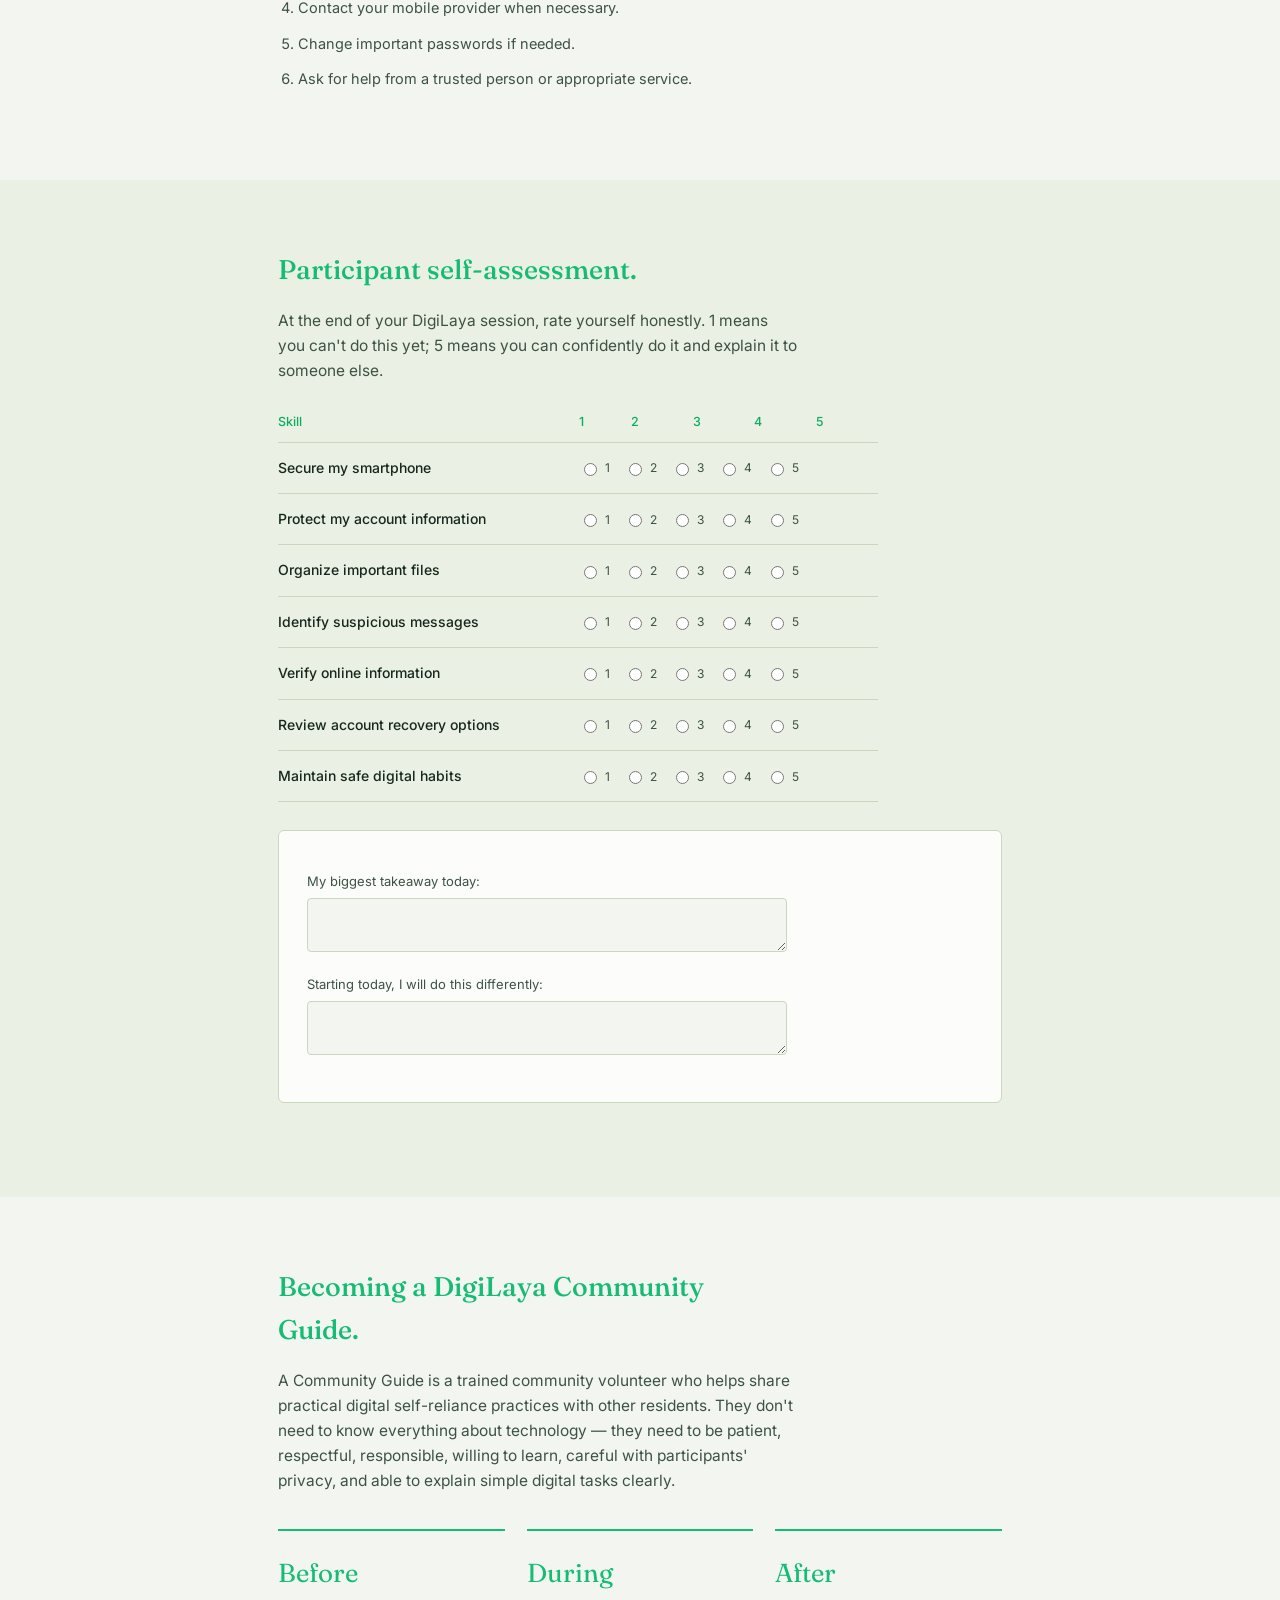
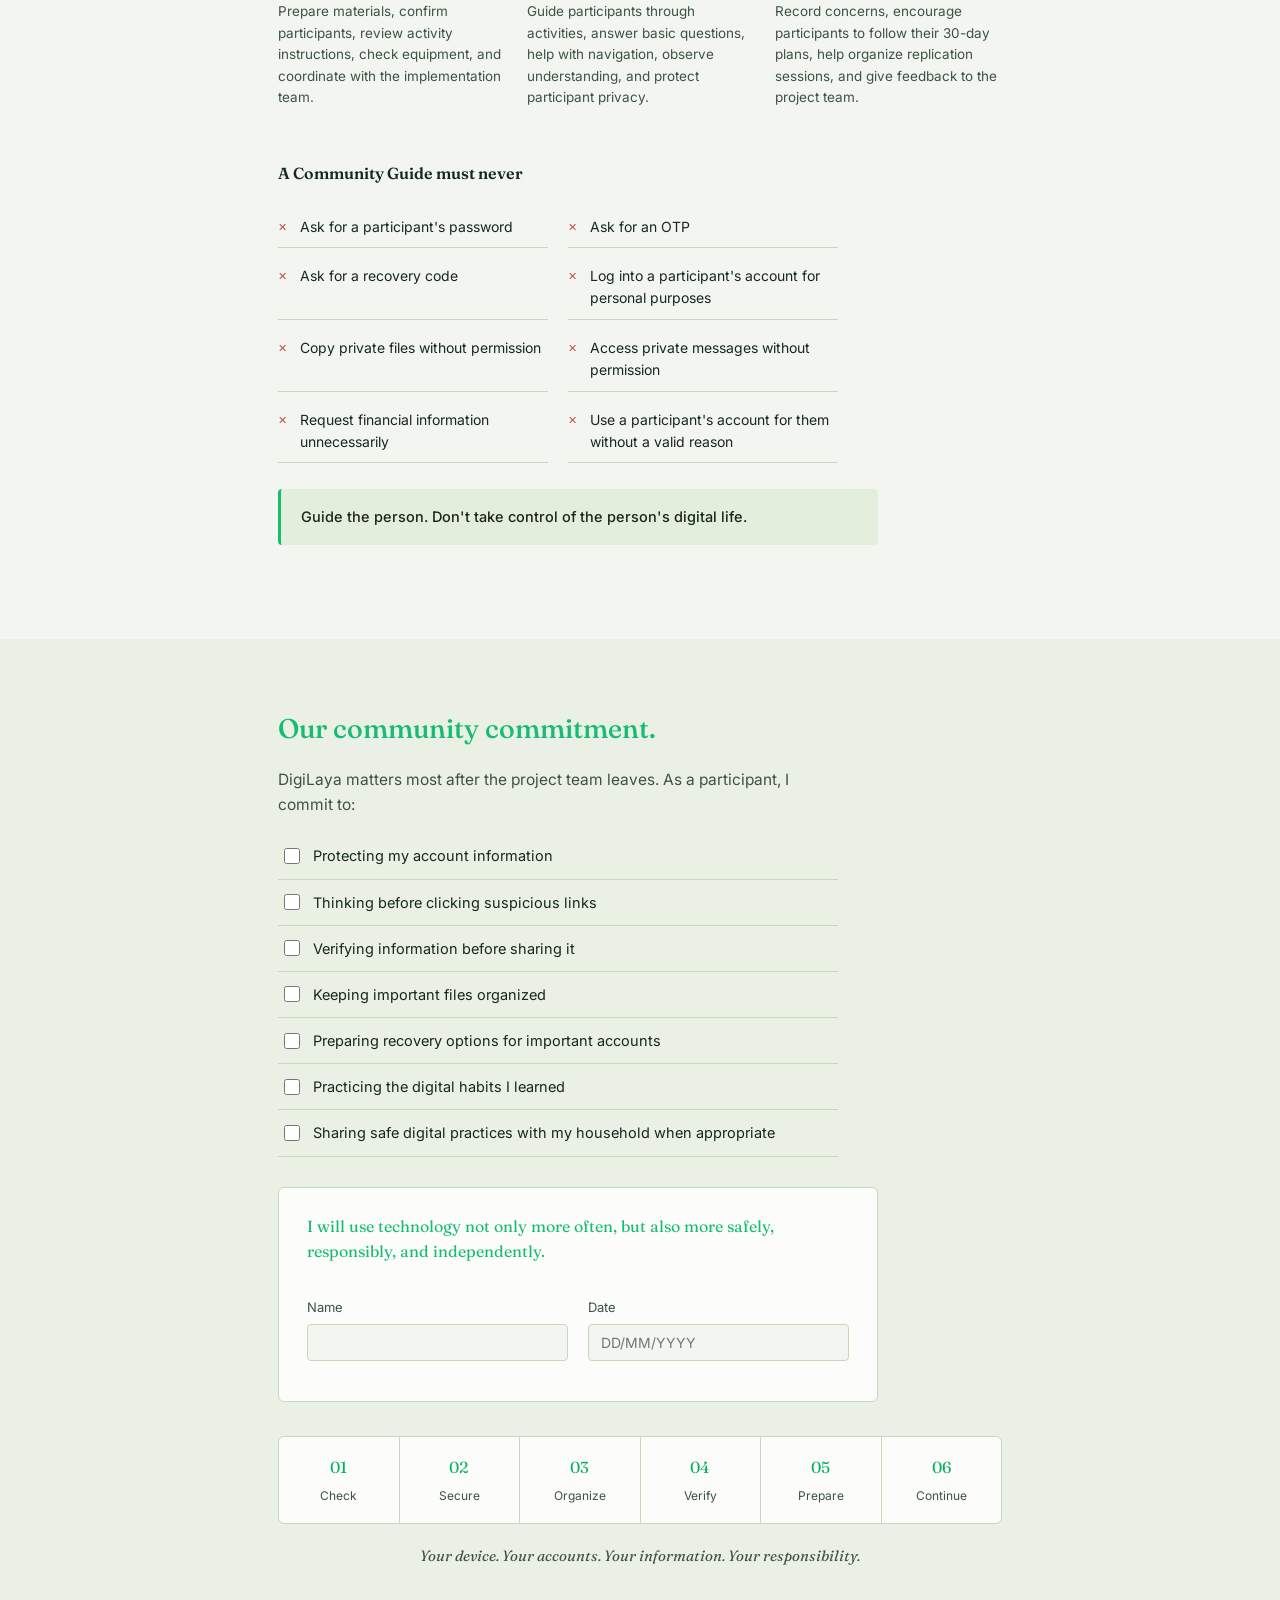
==== commit 5cf78a70: "adding the index.css" ====
--- a/handBook.html
+++ b/handBook.html
@@ -4,6 +4,7 @@
     <meta charset="UTF-8" />
     <meta name="viewport" content="width=device-width, initial-scale=1.0" />
     <title>Participant Handbook — DigiLaya</title>
+    <link rel="stylesheet" href="index.css" />
     <link rel="stylesheet" href="handbook.css" />
     <link rel="preconnect" href="https://fonts.googleapis.com" />
     <link rel="preconnect" href="https://fonts.gstatic.com" crossorigin />
--- a/index.css
+++ b/index.css
@@ -0,0 +1,584 @@
+:root {
+  --bg: #f3f6f0;
+  --panel: #eaf0e3;
+  --ink: #16281d;
+  --ink-soft: #3d5245;
+  --green-deep: #16bc74;
+  --green-mid: #09ad61;
+  --green-pale: #e3eedc;
+  --green-line: #c7d8be;
+  --white: #fcfdfa;
+  --max: 780px;
+}
+* {
+  box-sizing: border-box;
+}
+.logo-box {
+  display: inline-flex;
+  align-items: center;
+  justify-content: center;
+  width: 40px;
+  height: 40px;
+  border: 1px dashed rgba(0, 0, 0, 0.35);
+  border-radius: 8px;
+  font-family: "Inter", sans-serif;
+  font-size: 10px;
+  font-weight: 600;
+  letter-spacing: 0.05em;
+  color: rgba(0, 0, 0, 0.45);
+  background: rgba(0, 0, 0, 0.03);
+}
+.logo-img {
+  height: 36px;
+  width: auto;
+  display: block;
+}
+html {
+  scroll-behavior: smooth;
+}
+body {
+  margin: 0;
+  background: var(--bg);
+  color: var(--ink);
+  font-family: "Inter", sans-serif;
+  line-height: 1.6;
+  -webkit-font-smoothing: antialiased;
+}
+.wrap {
+  max-width: var(--max);
+  margin: 0 auto;
+  padding: 0 28px;
+}
+a {
+  color: inherit;
+}
+button {
+  font-family: inherit;
+}
+
+header.site {
+  position: sticky;
+  top: 0;
+  z-index: 40;
+  padding: 20px 0;
+  background: #f8f8f8;
+  backdrop-filter: blur(6px);
+  border-bottom: 1px solid var(--green-line);
+  transition:
+    box-shadow 0.25s ease,
+    padding 0.25s ease;
+}
+header.site.scrolled {
+  padding: 14px 0;
+  box-shadow: 0 6px 18px rgba(18, 59, 41, 0.06);
+}
+header.site .wrap {
+  display: flex;
+  justify-content: space-between;
+  align-items: center;
+}
+.mark {
+  font-family: "Fraunces", serif;
+  font-weight: 600;
+  font-size: 19px;
+  letter-spacing: 0.2px;
+}
+.mark span {
+  color: var(--green-mid);
+}
+nav.site {
+  display: flex;
+  align-items: center;
+  gap: 2px;
+}
+nav.site a {
+  font-size: 13.5px;
+  color: var(--ink-soft);
+  text-decoration: none;
+  padding: 8px 14px;
+  border-radius: 20px;
+  transition:
+    background 0.18s ease,
+    color 0.18s ease;
+}
+nav.site a:hover {
+  color: var(--green-deep);
+  background: var(--green-pale);
+}
+nav.site a.active {
+  color: var(--green-deep);
+  background: var(--green-pale);
+  font-weight: 500;
+}
+.menu-btn {
+  display: none;
+  background: none;
+  border: 1px solid var(--green-line);
+  border-radius: 6px;
+  padding: 8px 10px;
+  cursor: pointer;
+}
+.menu-btn span,
+.menu-btn span:before,
+.menu-btn span:after {
+  content: "";
+  display: block;
+  width: 18px;
+  height: 2px;
+  background: var(--green-deep);
+  margin: 4px 0;
+  transition: 0.2s;
+}
+
+.hero {
+  padding: 84px 0 60px;
+}
+.hero .kicker {
+  font-size: 14px;
+  color: var(--green-mid);
+  margin: 0 0 18px;
+  font-weight: 500;
+}
+.hero h1 {
+  font-family: "Fraunces", serif;
+  font-weight: 500;
+  font-size: 45px;
+  line-height: 1.16;
+  margin: 0 0 22px;
+  max-width: 650px;
+  color: var(--green-deep);
+}
+.hero p.lead {
+  font-size: 17px;
+  color: var(--ink-soft);
+  max-width: 520px;
+  margin: 0 0 34px;
+}
+.hero .cta {
+  display: flex;
+  gap: 14px;
+  align-items: center;
+  flex-wrap: wrap;
+}
+
+.btn {
+  display: inline-flex;
+  align-items: center;
+  gap: 8px;
+  padding: 13px 24px;
+  border-radius: 4px;
+  font-size: 14px;
+  font-weight: 500;
+  text-decoration: none;
+  border: 1px solid transparent;
+  cursor: pointer;
+  transition:
+    transform 0.15s ease,
+    background 0.15s ease,
+    box-shadow 0.15s ease,
+    border-color 0.15s ease;
+}
+.btn:active {
+  transform: scale(0.97);
+}
+.btn.primary {
+  background: var(--green-deep);
+  color: var(--white);
+}
+.btn.primary:hover {
+  background: var(--green-mid);
+  box-shadow: 0 6px 16px rgba(18, 59, 41, 0.18);
+}
+.btn.ghost {
+  color: var(--green-deep);
+  border-color: var(--green-line);
+  background: transparent;
+}
+.btn.ghost:hover {
+  border-color: var(--green-mid);
+  background: var(--green-pale);
+}
+.btn .arrow {
+  transition: transform 0.15s ease;
+}
+.btn:hover .arrow {
+  transform: translateX(3px);
+}
+
+.stat-row {
+  display: grid;
+  grid-template-columns: repeat(3, 1fr);
+  gap: 1px;
+  background: var(--green-line);
+  border: 1px solid var(--green-line);
+  margin-top: 56px;
+  border-radius: 6px;
+  overflow: hidden;
+}
+.stat {
+  background: var(--white);
+  padding: 26px 24px;
+}
+.stat .num {
+  font-family: "Fraunces", serif;
+  font-size: 30px;
+  color: var(--green-deep);
+  font-weight: 500;
+}
+.stat .lbl {
+  font-size: 13px;
+  color: var(--ink-soft);
+  margin-top: 6px;
+}
+
+section {
+  padding: 68px 0;
+  opacity: 0;
+  transform: translateY(14px);
+  transition:
+    opacity 0.6s ease,
+    transform 0.6s ease;
+}
+section.in-view {
+  opacity: 1;
+  transform: translateY(0);
+}
+section.alt {
+  background: var(--panel);
+}
+h2.section-title {
+  font-family: "Fraunces", serif;
+  font-weight: 500;
+  font-size: 27px;
+  color: var(--green-deep);
+  margin: 0 0 18px;
+  max-width: 480px;
+}
+p.section-lead {
+  font-size: 15.5px;
+  color: var(--ink-soft);
+  max-width: 520px;
+  margin: 0 0 8px;
+}
+
+.gap-para {
+  max-width: 600px;
+  font-size: 15.5px;
+  color: var(--ink-soft);
+}
+.gap-para strong {
+  color: var(--ink);
+  font-weight: 600;
+}
+
+.steps {
+  margin-top: 36px;
+  border-top: 1px solid var(--green-line);
+}
+.step {
+  border-bottom: 1px solid var(--green-line);
+}
+.step button.step-head {
+  width: 100%;
+  display: grid;
+  grid-template-columns: 44px 1fr 20px;
+  gap: 18px;
+  align-items: center;
+  padding: 22px 0;
+  background: none;
+  border: none;
+  text-align: left;
+  cursor: pointer;
+}
+.step .n {
+  font-family: "Fraunces", serif;
+  font-size: 20px;
+  color: var(--green-mid);
+  font-weight: 500;
+}
+.step h3 {
+  margin: 0;
+  font-size: 16px;
+  font-weight: 600;
+  color: var(--ink);
+}
+.step .chev {
+  color: var(--green-mid);
+  transition: transform 0.25s ease;
+  font-size: 14px;
+  justify-self: end;
+}
+.step.open .chev {
+  transform: rotate(180deg);
+}
+.step .body {
+  max-height: 0;
+  overflow: hidden;
+  transition: max-height 0.3s ease;
+}
+.step.open .body {
+  max-height: 120px;
+}
+.step .body p {
+  margin: 0 0 20px 62px;
+  font-size: 14.5px;
+  color: var(--ink-soft);
+  max-width: 440px;
+}
+
+.beneficiary-grid {
+  display: grid;
+  grid-template-columns: repeat(3, 1fr);
+  gap: 22px;
+  margin-top: 36px;
+}
+.b-card {
+  padding: 22px 0;
+  border-top: 2px solid var(--green-deep);
+}
+.b-card .num {
+  font-family: "Fraunces", serif;
+  font-size: 26px;
+  color: var(--green-deep);
+}
+.b-card p {
+  font-size: 13.5px;
+  color: var(--ink-soft);
+  margin: 6px 0 0;
+}
+
+.timeline {
+  margin-top: 40px;
+}
+.phase {
+  padding: 20px 0;
+  border-top: 1px solid var(--green-line);
+}
+.phase:last-child {
+  border-bottom: 1px solid var(--green-line);
+}
+.phase .top {
+  display: flex;
+  justify-content: space-between;
+  align-items: baseline;
+  gap: 12px;
+  flex-wrap: wrap;
+}
+.phase .month {
+  font-size: 13px;
+  color: var(--green-mid);
+  font-weight: 500;
+}
+.phase h3 {
+  margin: 4px 0 8px;
+  font-size: 17px;
+  font-weight: 600;
+  font-family: "Fraunces", serif;
+  color: var(--ink);
+}
+.phase p {
+  margin: 0;
+  font-size: 14px;
+  color: var(--ink-soft);
+  max-width: 520px;
+}
+
+table.team {
+  width: 100%;
+  border-collapse: collapse;
+  margin-top: 32px;
+  font-size: 14px;
+}
+table.team th {
+  text-align: left;
+  font-weight: 500;
+  color: var(--green-mid);
+  font-size: 13px;
+  padding: 0 0 10px;
+  border-bottom: 1px solid var(--green-line);
+}
+table.team td {
+  padding: 14px 0;
+  border-bottom: 1px solid var(--green-line);
+  vertical-align: top;
+}
+table.team td.name {
+  font-weight: 600;
+  color: var(--ink);
+  white-space: nowrap;
+  padding-right: 16px;
+}
+table.team td.role {
+  color: var(--ink-soft);
+  font-size: 13.5px;
+}
+
+.budget-line {
+  display: flex;
+  justify-content: space-between;
+  padding: 11px 0;
+  border-top: 1px solid var(--green-line);
+  font-size: 14px;
+}
+.budget-line.total {
+  border-top: 1px solid var(--green-deep);
+  border-bottom: 1px solid var(--green-deep);
+  font-weight: 600;
+  color: var(--green-deep);
+  font-size: 15px;
+  padding: 14px 0;
+}
+.budget-line span:first-child {
+  color: var(--ink-soft);
+}
+.budget-line.total span:first-child {
+  color: var(--green-deep);
+}
+
+footer.site {
+  padding: 56px 0 60px;
+}
+footer.site .cta-box {
+  border-top: 1px solid var(--green-line);
+  padding-top: 40px;
+}
+footer.site h2 {
+  font-family: "Fraunces", serif;
+  font-weight: 500;
+  font-size: 26px;
+  color: var(--green-deep);
+  margin: 0 0 14px;
+  max-width: 440px;
+}
+footer.site .contact {
+  margin-top: 26px;
+  font-size: 14.5px;
+  color: var(--ink-soft);
+  display: flex;
+  align-items: center;
+  gap: 12px;
+  flex-wrap: wrap;
+}
+footer.site .contact a {
+  color: var(--green-deep);
+  text-decoration: none;
+  border-bottom: 1px solid var(--green-line);
+}
+.handbook-btn {
+  background: var(--white);
+  border: 1px solid var(--green-line);
+  color: var(--green-deep);
+  font-size: 12.5px;
+  padding: 6px 12px;
+  border-radius: 16px;
+  cursor: pointer;
+  transition: all 0.15s ease;
+}
+.handbook-btn:hover {
+  border-color: var(--green-mid);
+  background: var(--green-pale);
+}
+.handbook-btn.copied {
+  background: var(--green-deep);
+  color: var(--white);
+  border-color: var(--green-deep);
+}
+.copy-btn {
+  background: var(--white);
+  border: 1px solid var(--green-line);
+  color: var(--green-deep);
+  font-size: 12.5px;
+  padding: 6px 12px;
+  border-radius: 16px;
+  cursor: pointer;
+  transition: all 0.15s ease;
+}
+.copy-btn:hover {
+  border-color: var(--green-mid);
+  background: var(--green-pale);
+}
+.copy-btn.copied {
+  background: var(--green-deep);
+  color: var(--white);
+  border-color: var(--green-deep);
+}
+
+footer.site .foot-bottom {
+  margin-top: 52px;
+  padding-top: 20px;
+  border-top: 1px solid var(--green-line);
+  font-size: 12.5px;
+  color: var(--ink-soft);
+  display: flex;
+  justify-content: space-between;
+  flex-wrap: wrap;
+  gap: 8px;
+}
+
+#top-btn {
+  position: fixed;
+  right: 24px;
+  bottom: 24px;
+  z-index: 50;
+  width: 40px;
+  height: 40px;
+  border-radius: 50%;
+  background: var(--green-deep);
+  color: var(--white);
+  border: none;
+  cursor: pointer;
+  display: flex;
+  align-items: center;
+  justify-content: center;
+  font-size: 16px;
+  opacity: 0;
+  pointer-events: none;
+  transform: translateY(8px);
+  transition:
+    opacity 0.25s ease,
+    transform 0.25s ease;
+  box-shadow: 0 6px 16px rgba(18, 59, 41, 0.25);
+}
+#top-btn.show {
+  opacity: 1;
+  pointer-events: auto;
+  transform: translateY(0);
+}
+
+@media (max-width: 640px) {
+  .hero h1 {
+    font-size: 31px;
+  }
+  .stat-row {
+    grid-template-columns: 1fr;
+  }
+  .beneficiary-grid {
+    grid-template-columns: 1fr;
+  }
+  nav.site {
+    position: absolute;
+    top: 100%;
+    left: 0;
+    right: 0;
+    background: var(--bg);
+    flex-direction: column;
+    align-items: stretch;
+    padding: 8px 20px 16px;
+    border-bottom: 1px solid var(--green-line);
+    display: none;
+  }
+  nav.site.open {
+    display: flex;
+  }
+  nav.site a {
+    padding: 12px 4px;
+    border-radius: 0;
+    border-bottom: 1px solid var(--green-line);
+  }
+  .menu-btn {
+    display: block;
+  }
+  table.team td.name {
+    white-space: normal;
+  }
+}
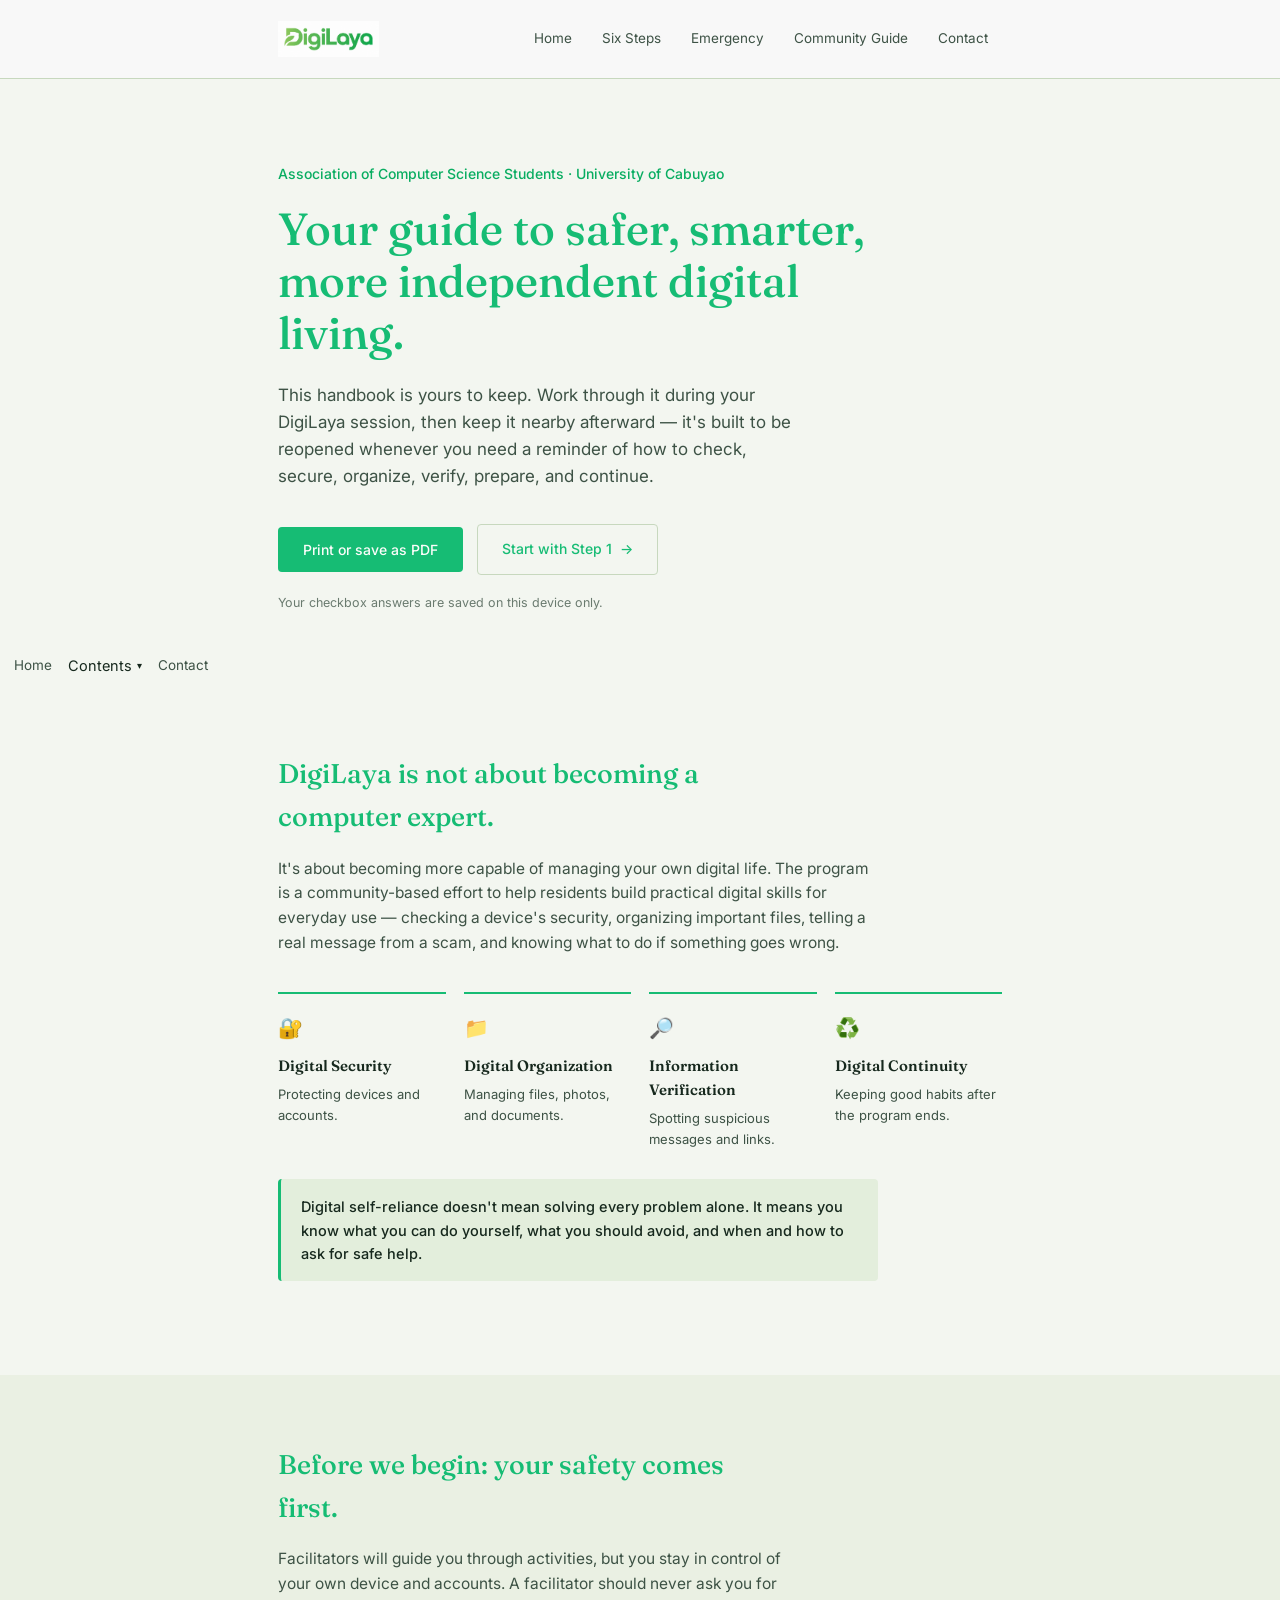
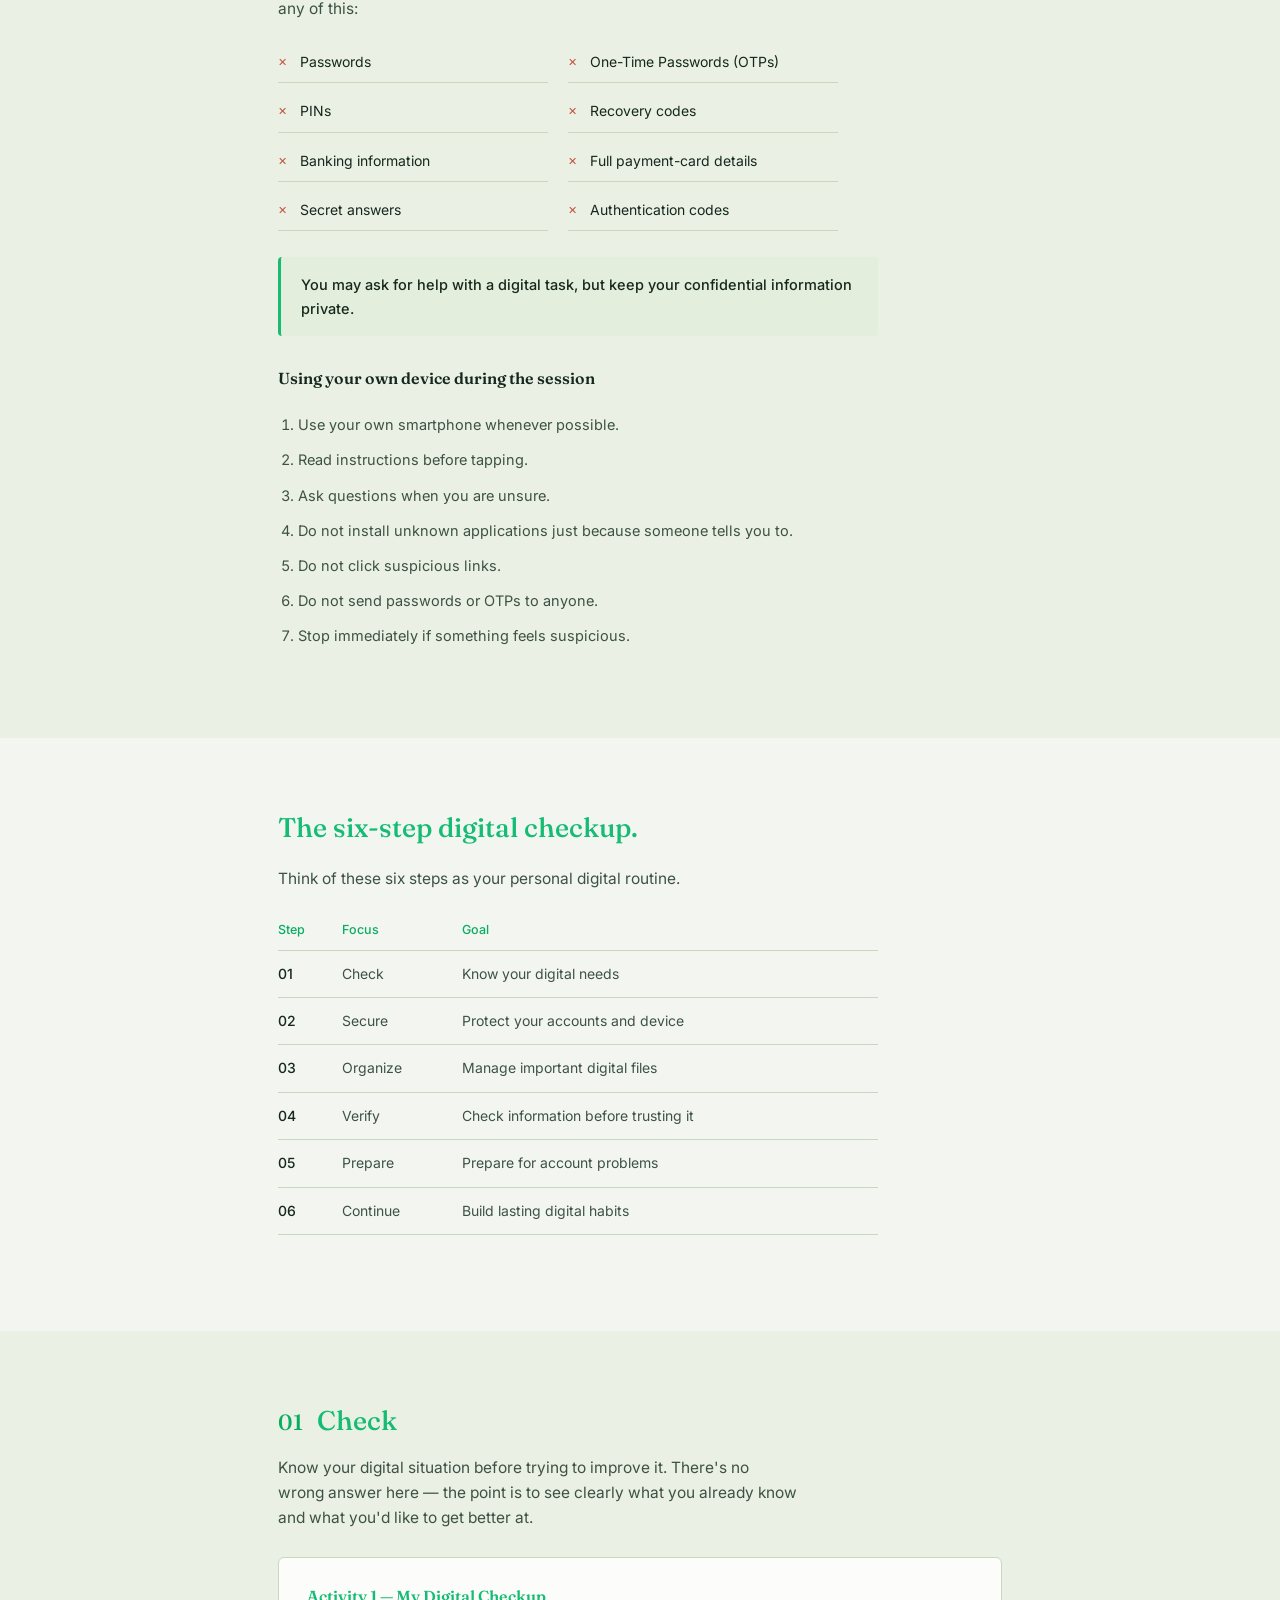
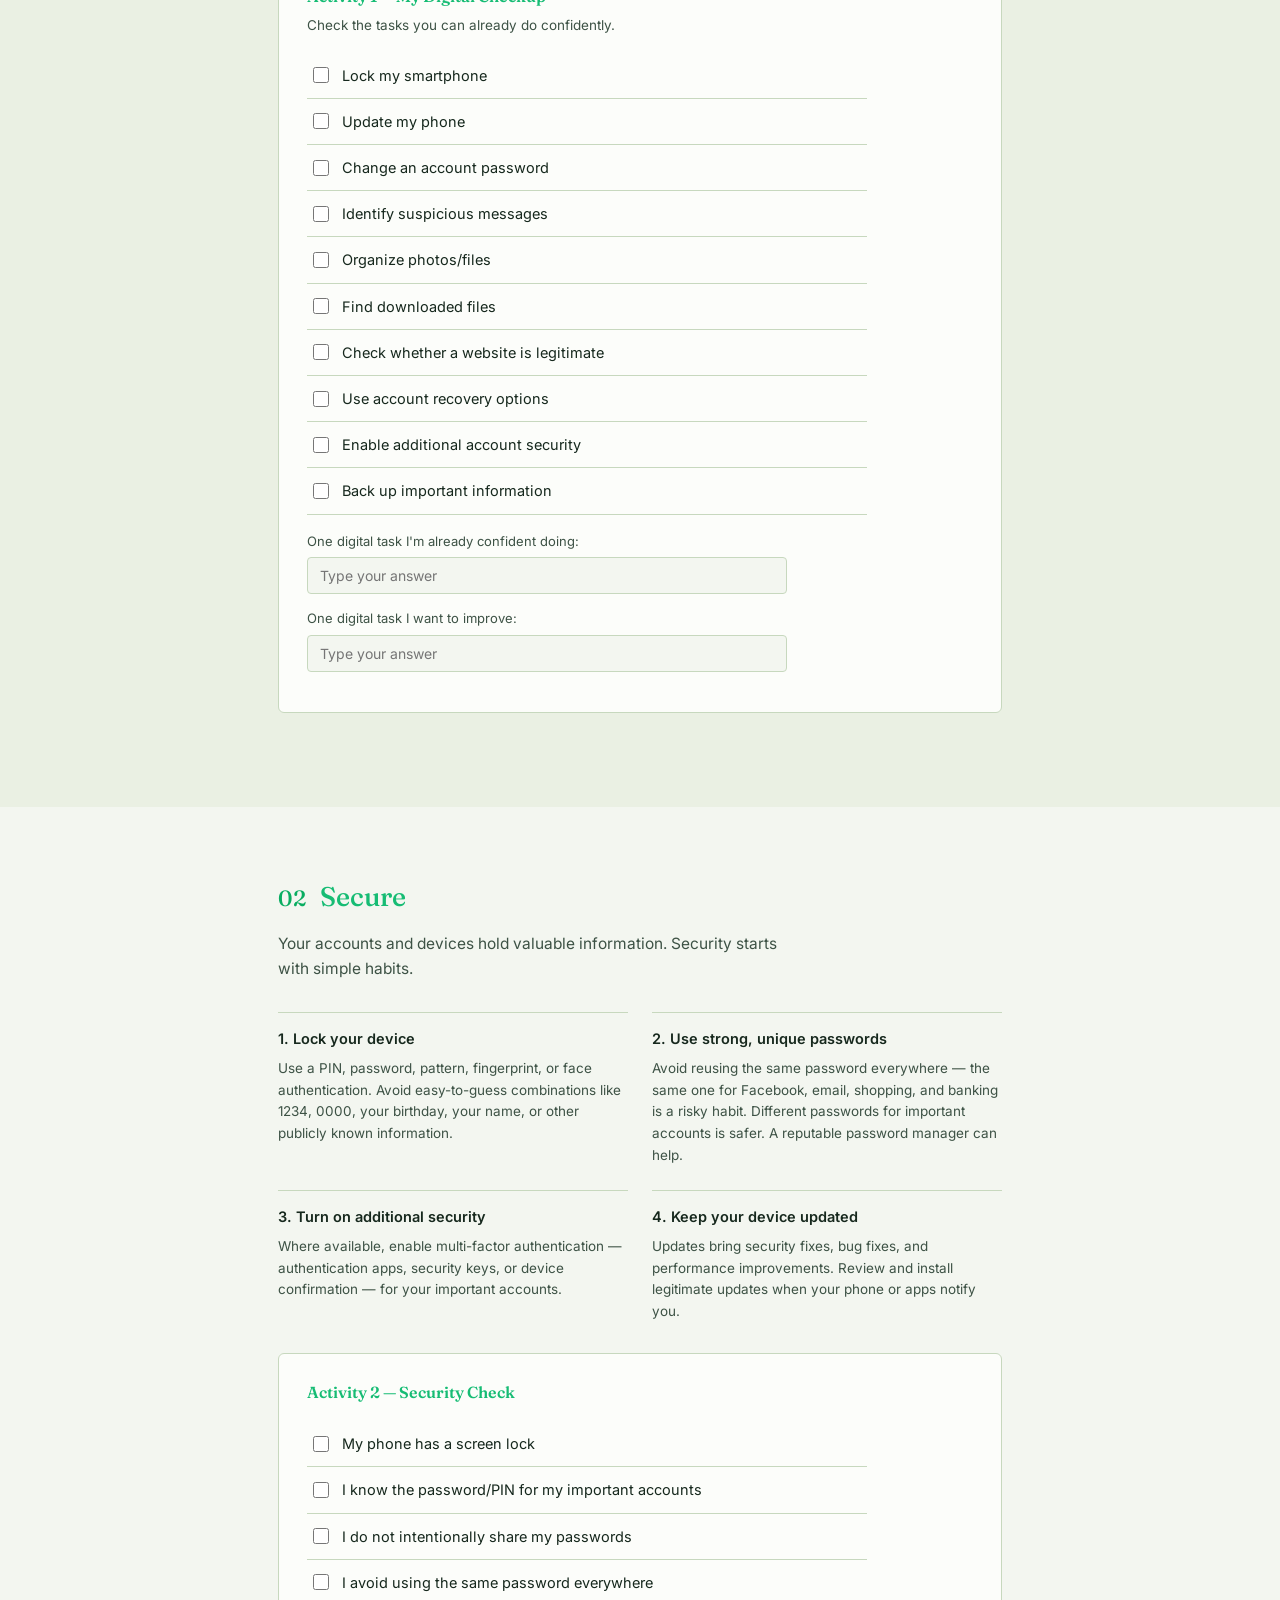
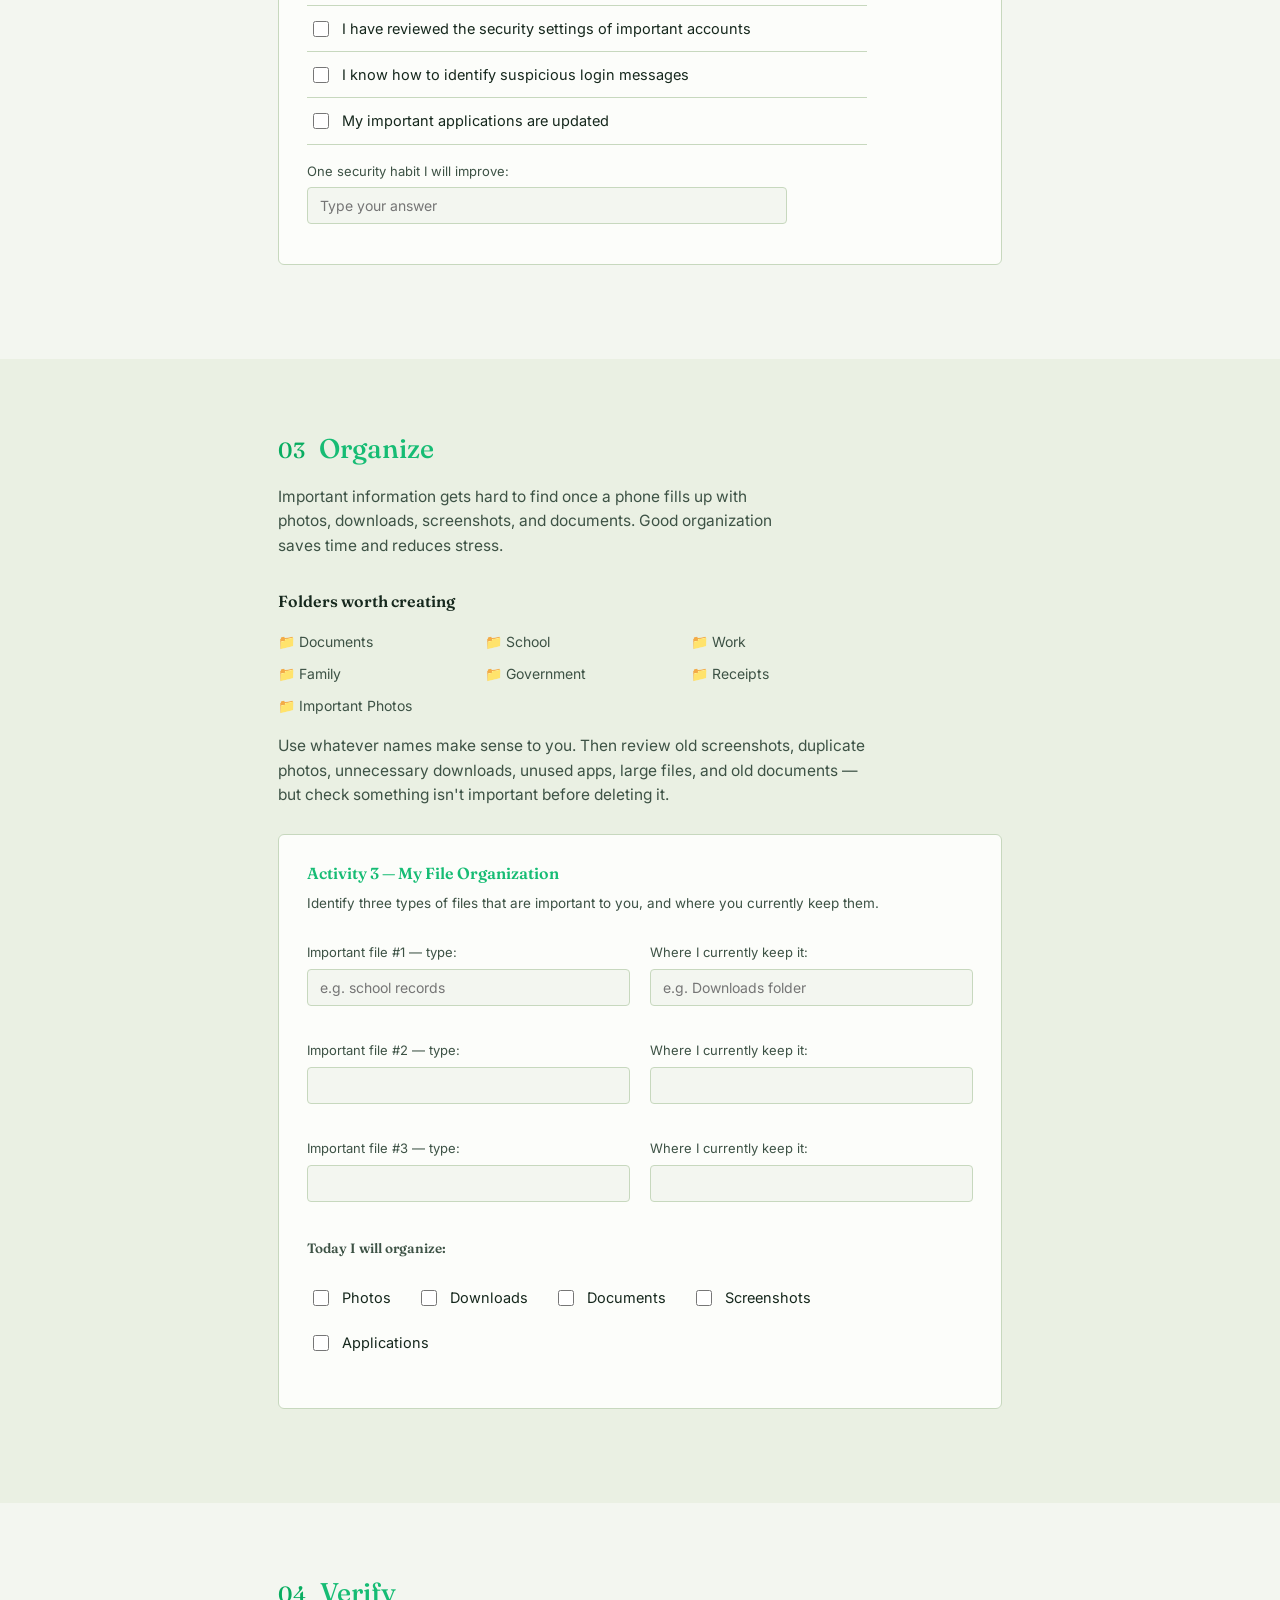
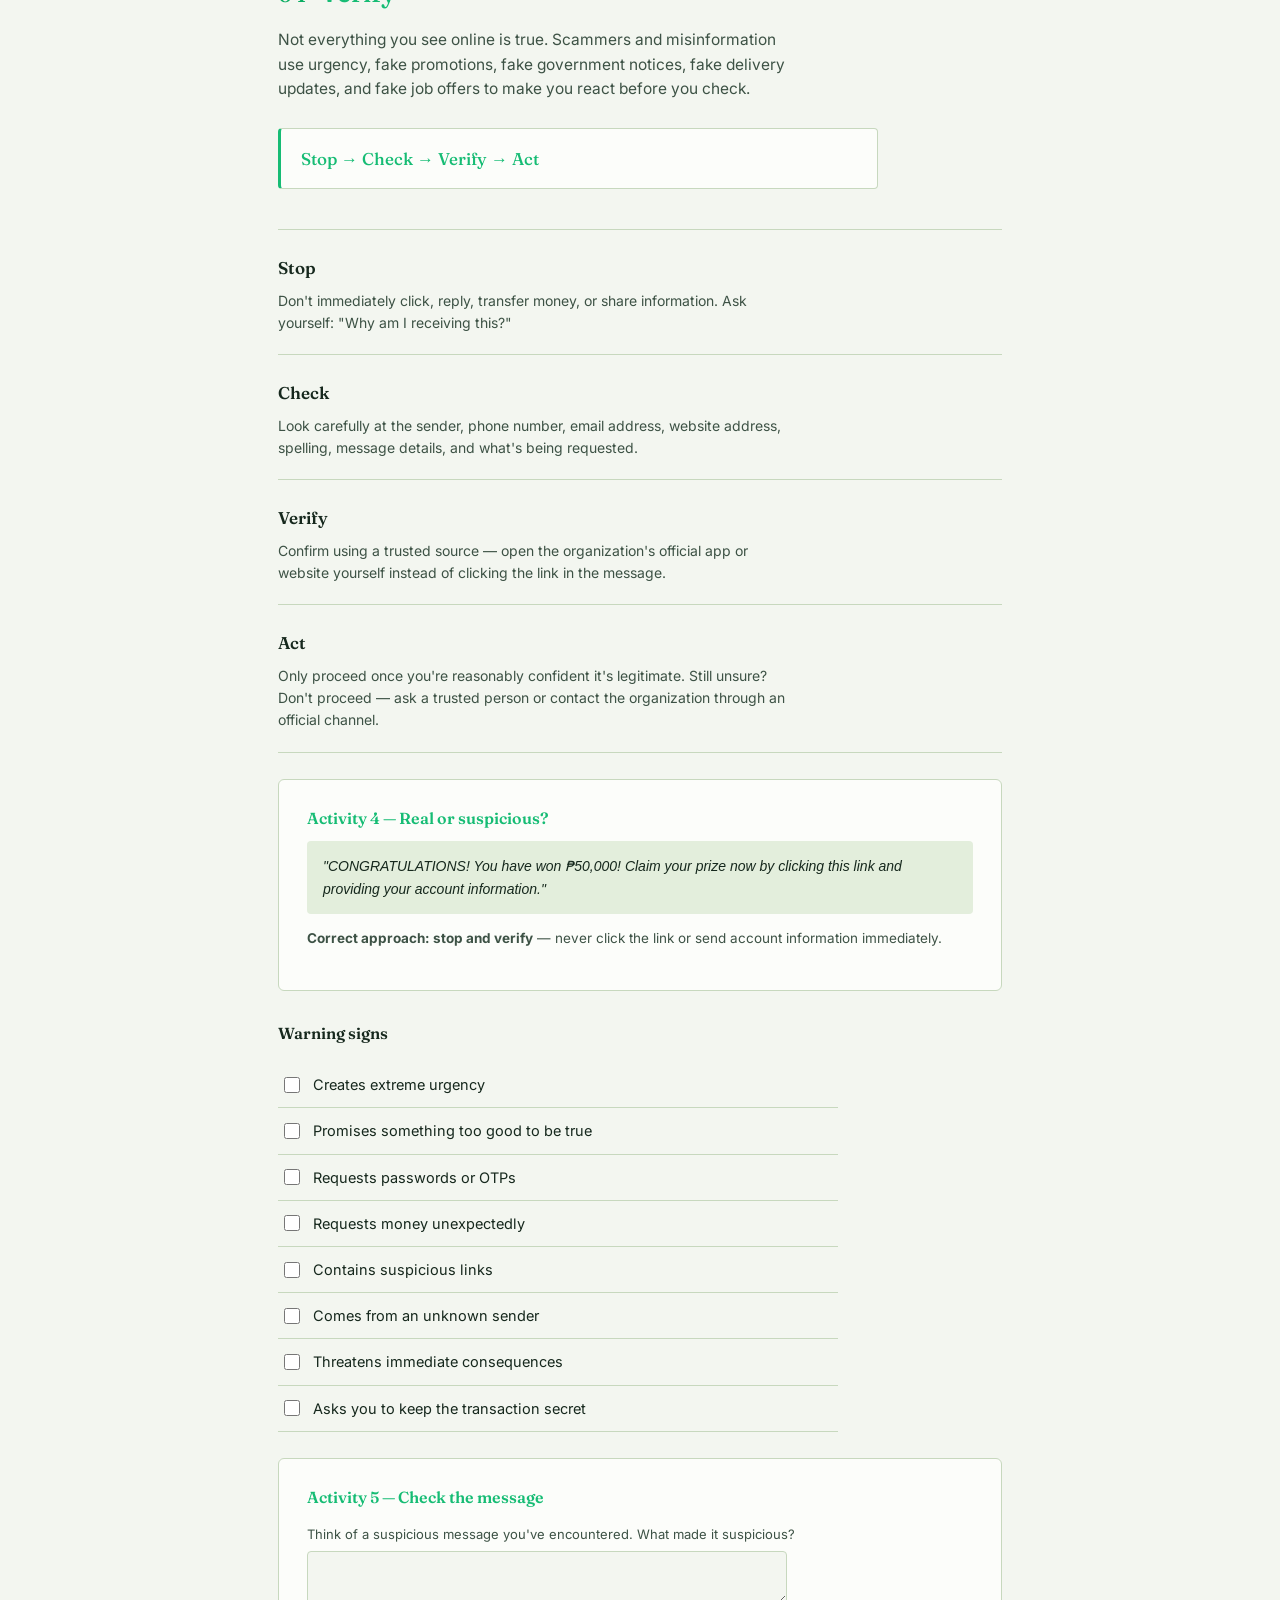
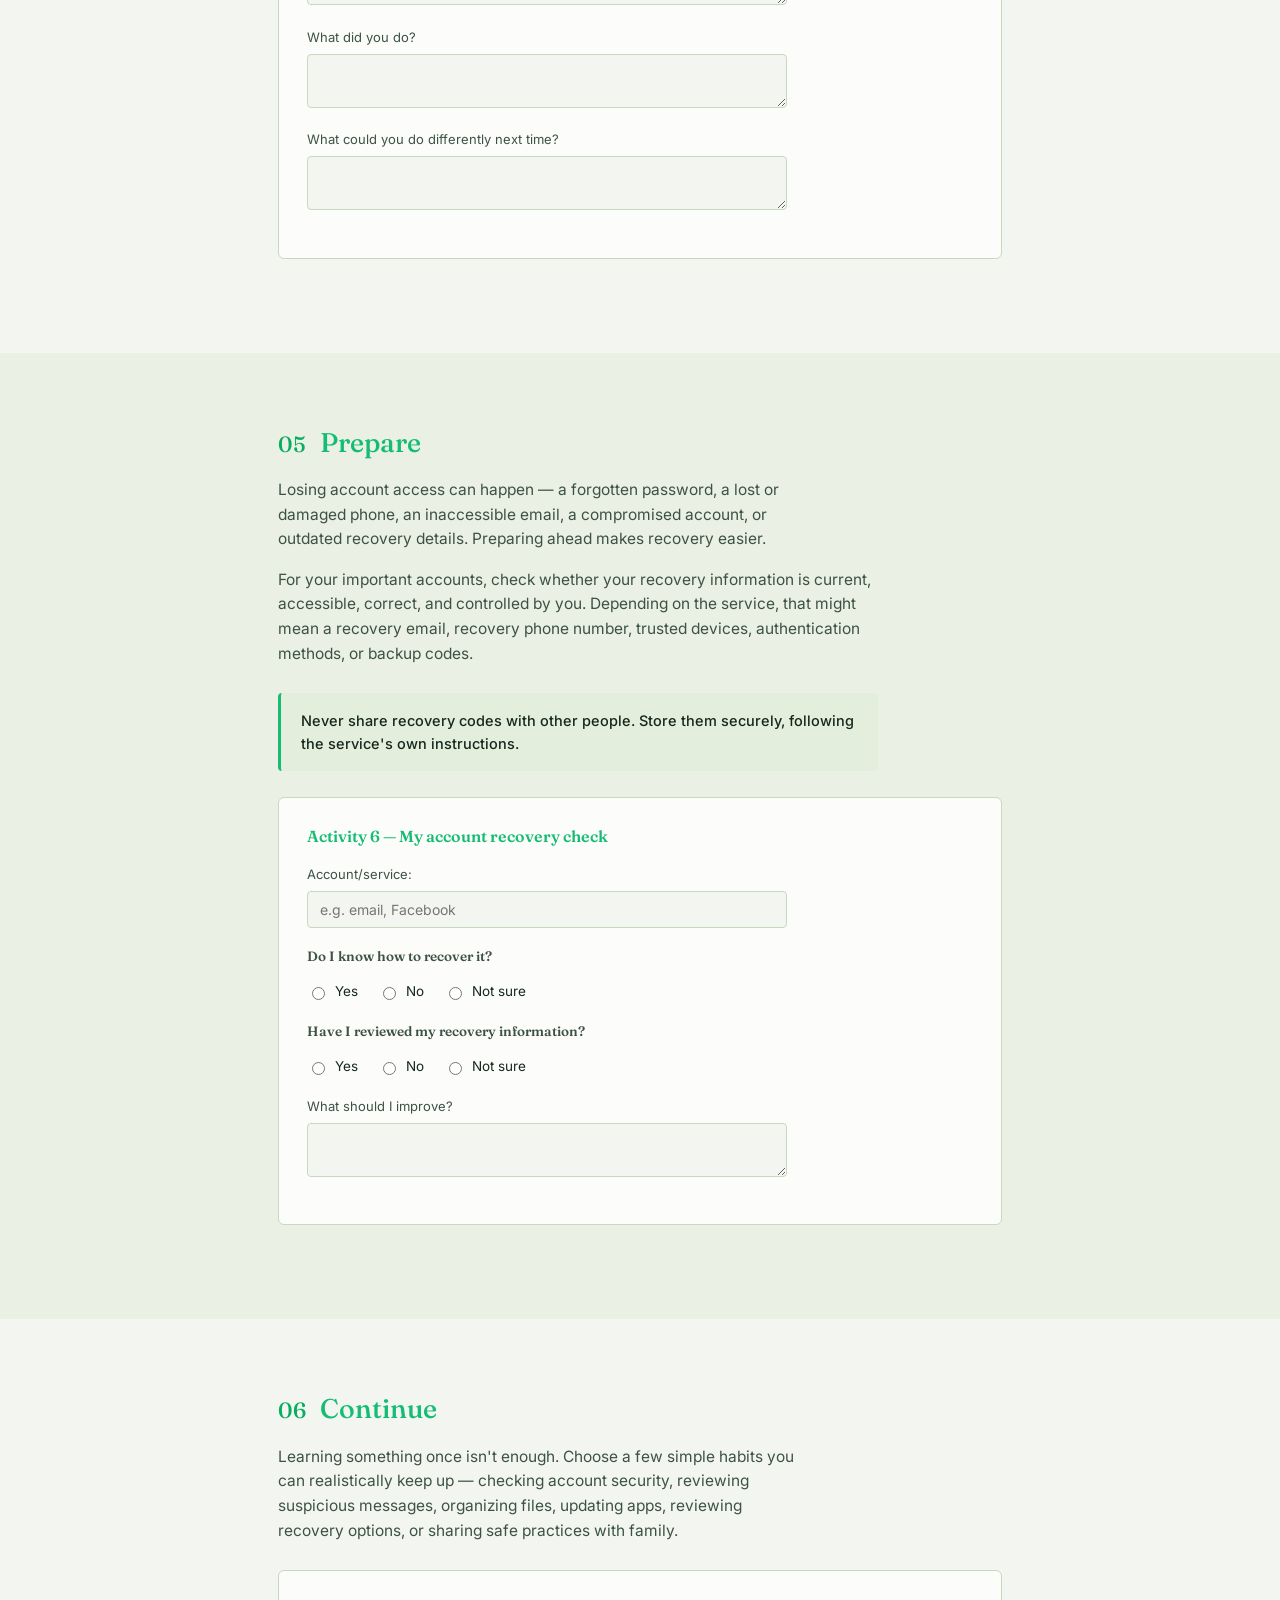
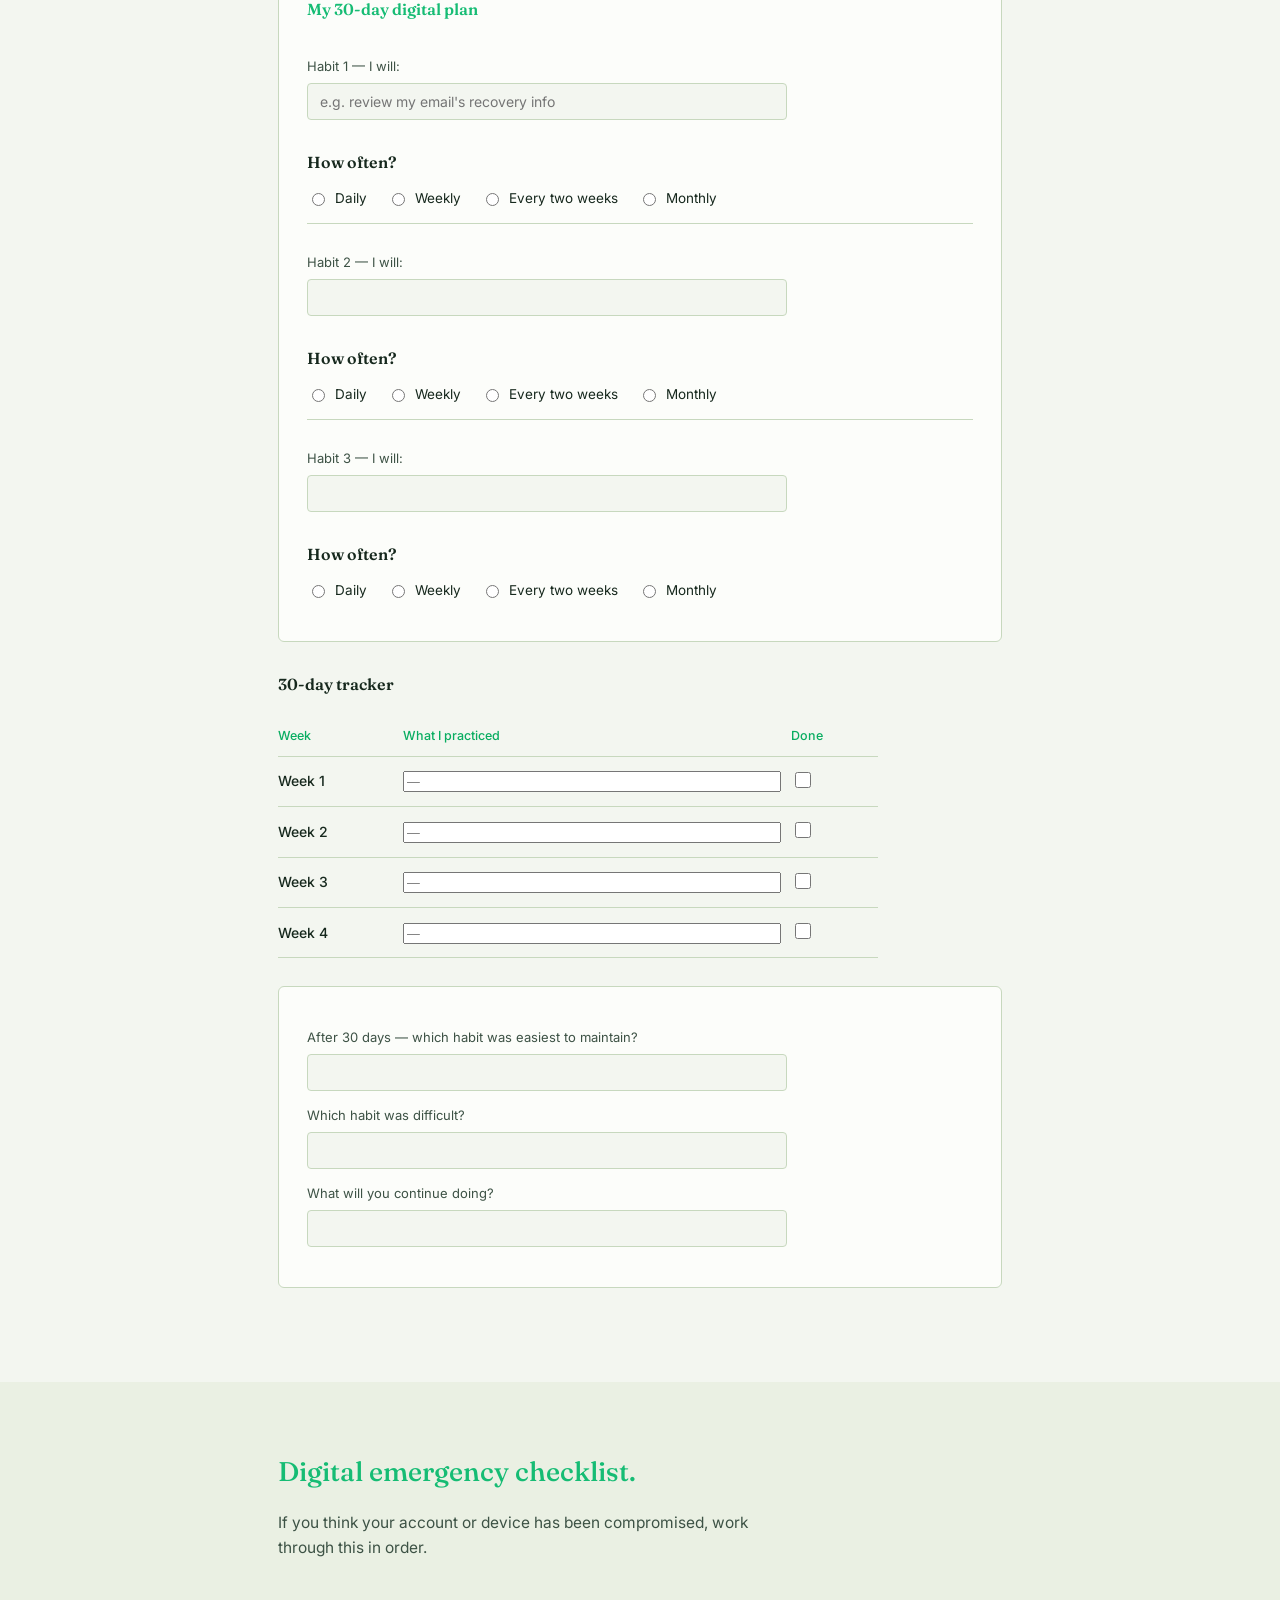
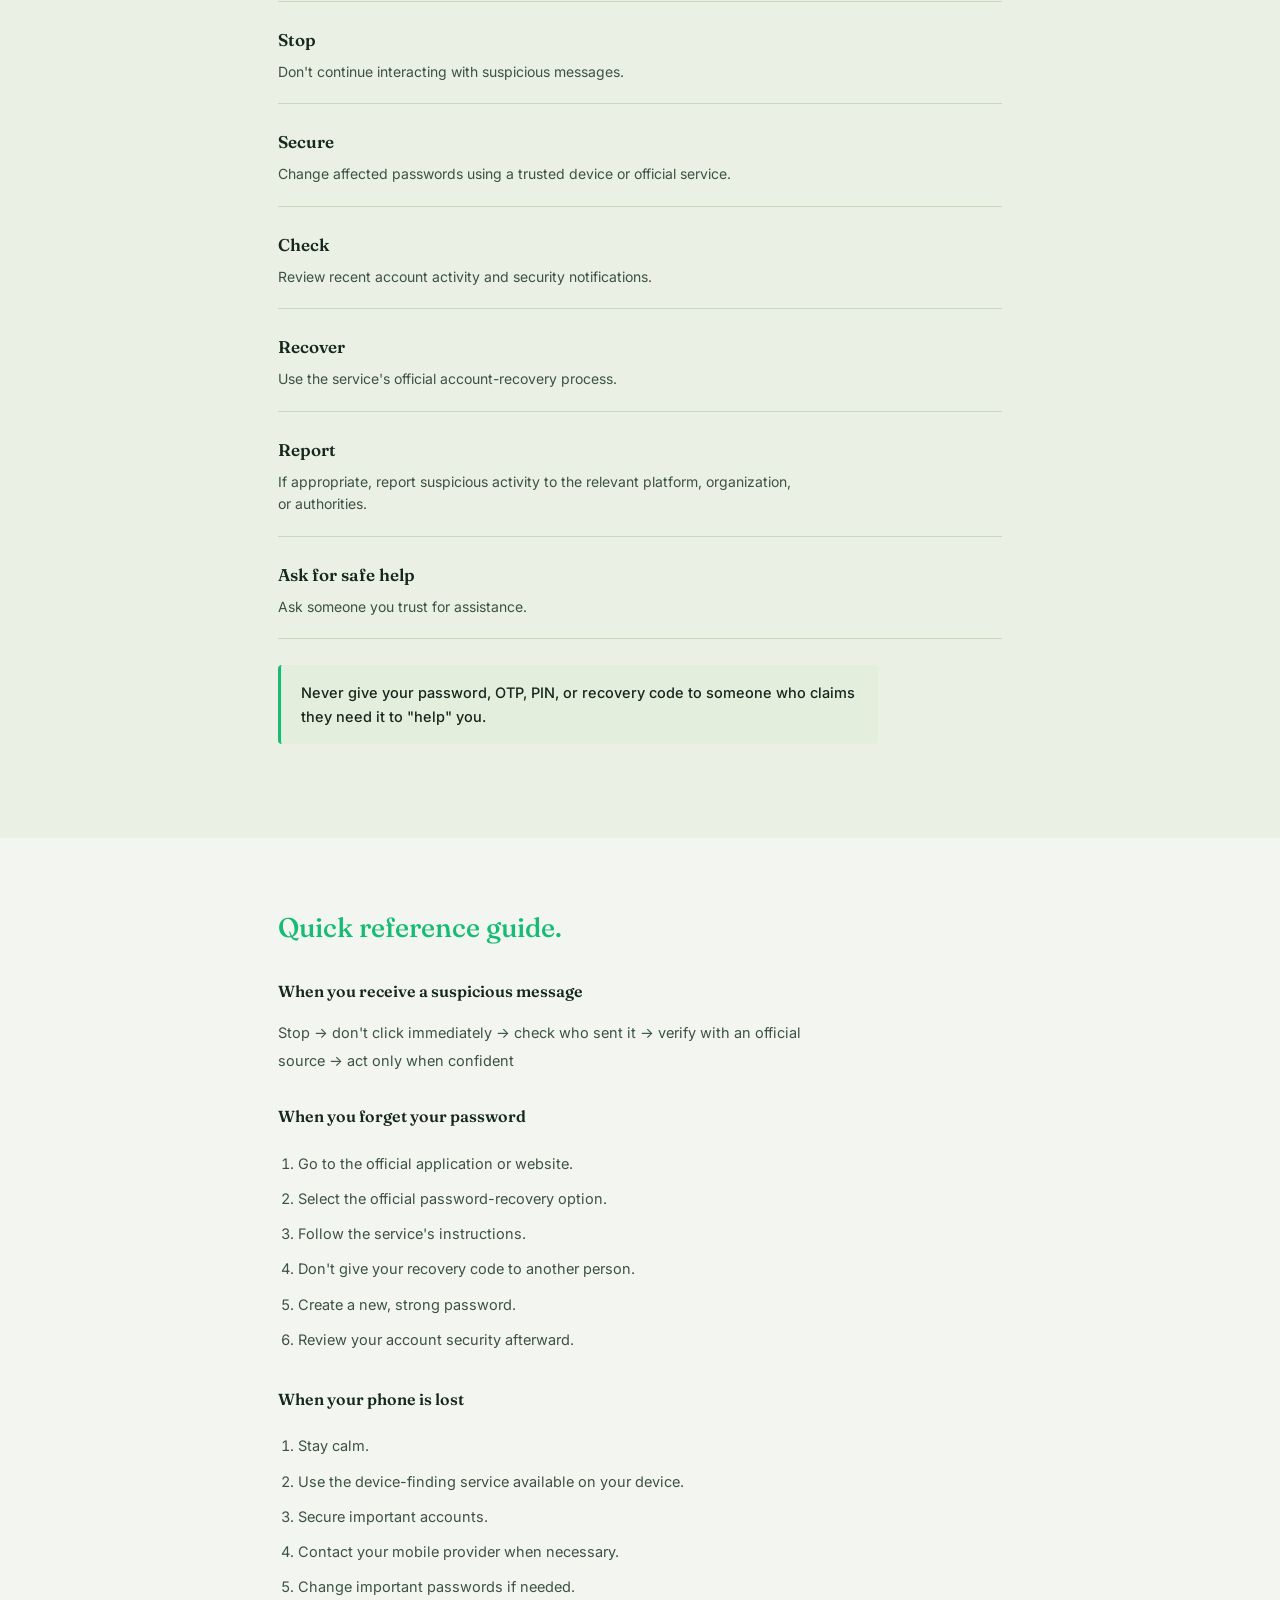
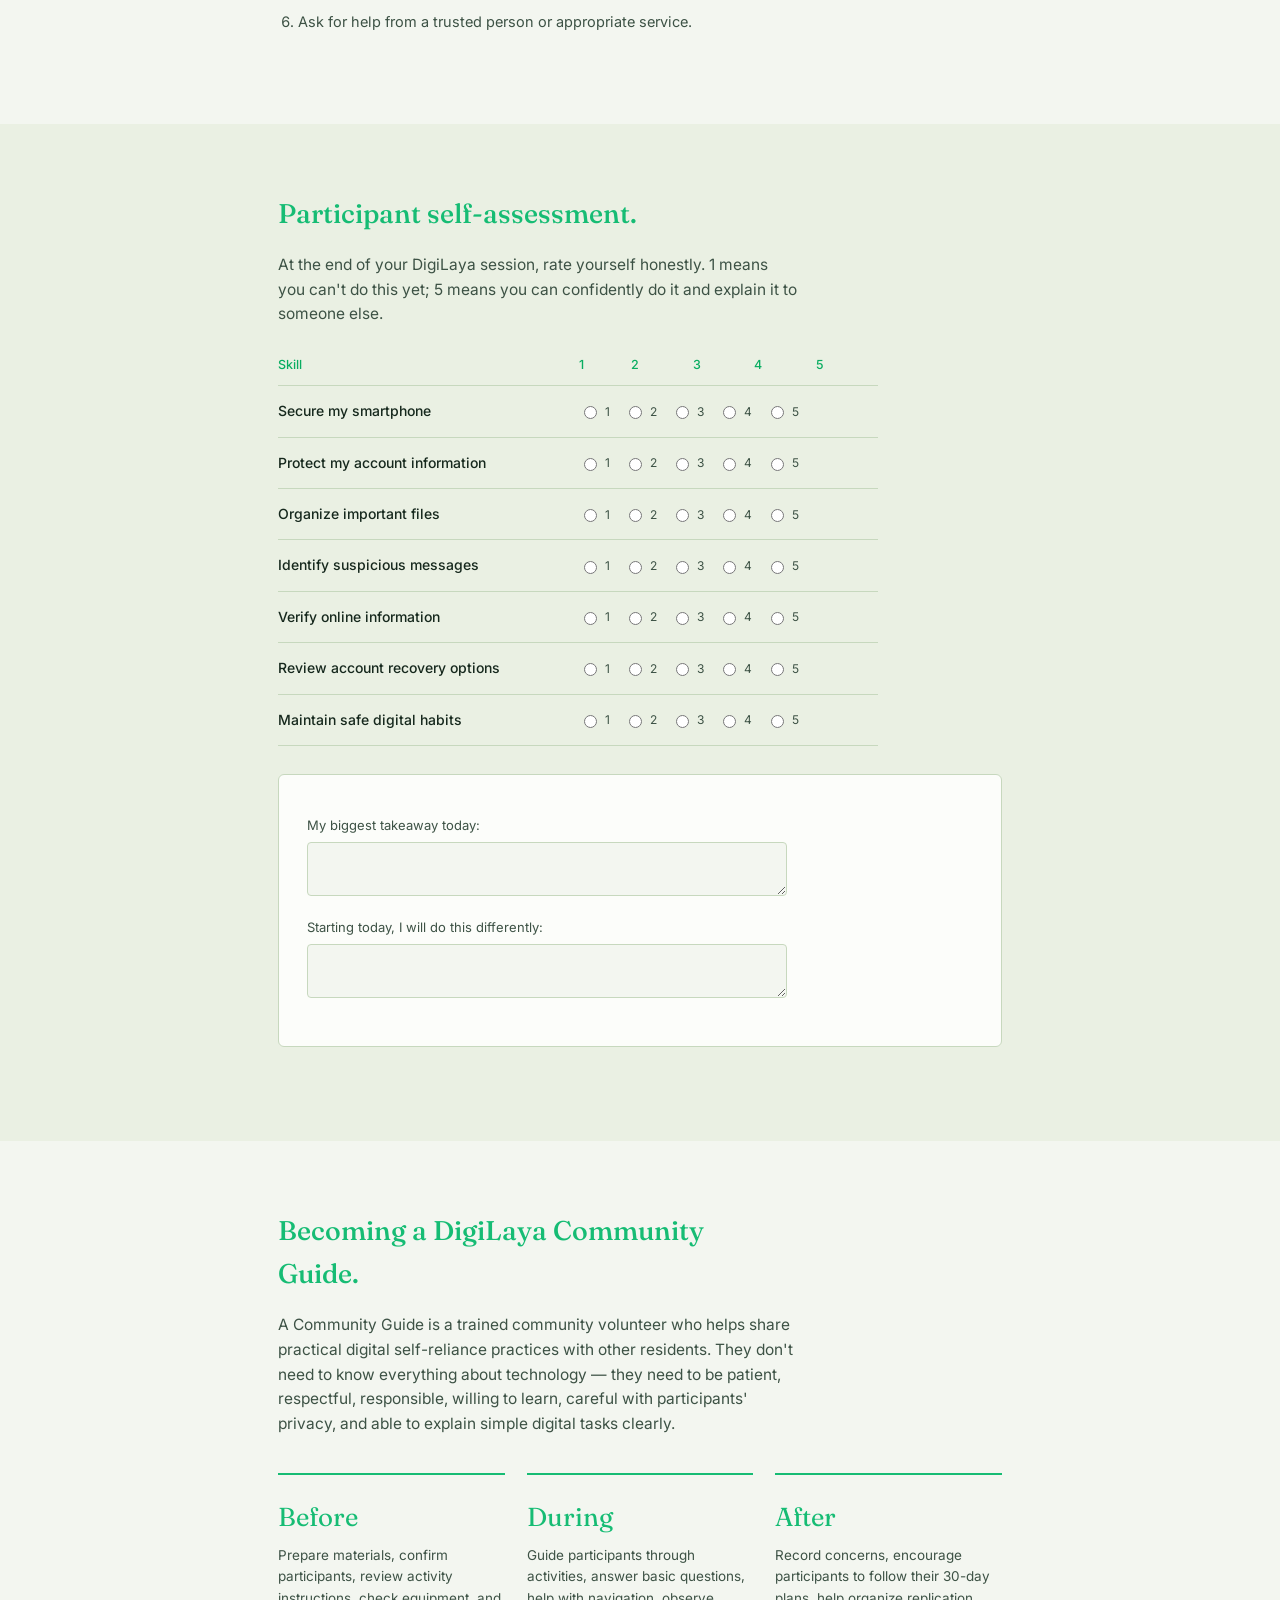
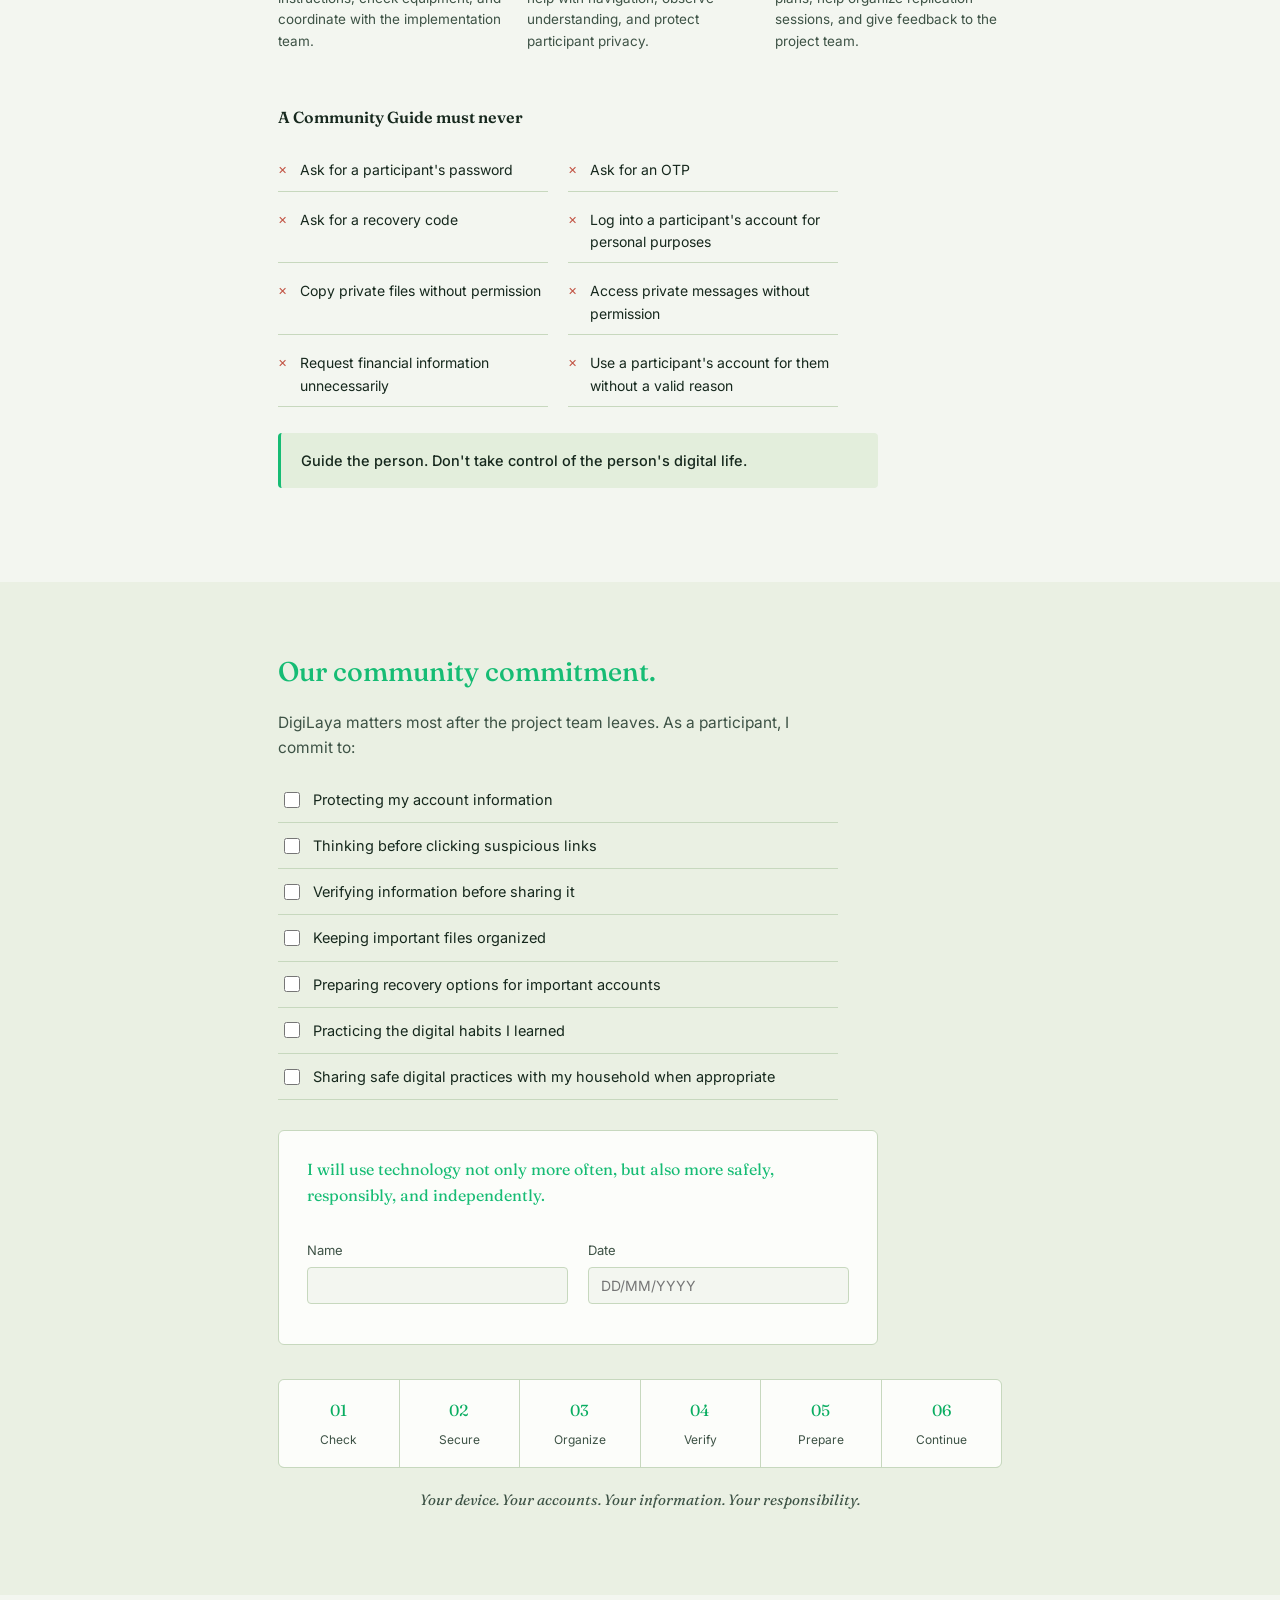
==== commit 0959be60: "Fixing the nav of the handbook.html" ====
--- a/handBook.html
+++ b/handBook.html
@@ -68,20 +68,31 @@
     </section>
 
     <!-- TABLE OF CONTENTS -->
-    <nav class="hb-toc" aria-label="Handbook contents">
-      <div class="wrap">
-        <ol>
-          <li><a href="#about">What is DigiLaya?</a></li>
-          <li><a href="#rules">Safety rules</a></li>
-          <li><a href="#steps">The six-step checkup</a></li>
-          <li><a href="#plan">My 30-day plan</a></li>
-          <li><a href="#emergency">Emergency checklist</a></li>
-          <li><a href="#reference">Quick reference</a></li>
-          <li><a href="#assessment">Self-assessment</a></li>
-          <li><a href="#guide">Community Guide</a></li>
-          <li><a href="#commitment">Our commitment</a></li>
-        </ol>
-      </div>
+    <nav class="site" id="siteNav">
+      <a href="index.html">Home</a>
+      <div class="nav-dropdown" id="contentsDropdown">
+        <button
+          type="button"
+          class="nav-dropdown-btn"
+          id="contentsBtn"
+          aria-haspopup="true"
+          aria-expanded="false"
+        >
+          Contents <span class="caret" aria-hidden="true">&#9662;</span>
+        </button>
+        <div class="nav-dropdown-menu" id="contentsMenu">
+          <a href="#about">What is DigiLaya?</a>
+          <a href="#rules">Safety rules</a>
+          <a href="#steps">The six-step checkup</a>
+          <a href="#plan">My 30-day plan</a>
+          <a href="#emergency">Emergency checklist</a>
+          <a href="#reference">Quick reference</a>
+          <a href="#assessment">Self-assessment</a>
+          <a href="#guide">Community Guide</a>
+          <a href="#commitment">Our commitment</a>
+        </div>
+      </div>
+      <a href="index.html#contact">Contact</a>
     </nav>
 
     <!-- 1 & 2 — ABOUT -->
@@ -1188,7 +1199,26 @@
           .getElementById("top-btn")
           .classList.toggle("show", window.scrollY > 500);
       });
-
+      /* CONTENTS DROPDOWN */
+      var contentsDropdown = document.getElementById("contentsDropdown");
+      var contentsBtn = document.getElementById("contentsBtn");
+      contentsBtn.addEventListener("click", function (e) {
+        e.stopPropagation();
+        var isOpen = contentsDropdown.classList.toggle("open");
+        contentsBtn.setAttribute("aria-expanded", isOpen);
+      });
+      document.addEventListener("click", function (e) {
+        if (!contentsDropdown.contains(e.target)) {
+          contentsDropdown.classList.remove("open");
+          contentsBtn.setAttribute("aria-expanded", "false");
+        }
+      });
+      contentsDropdown.querySelectorAll("a").forEach(function (a) {
+        a.addEventListener("click", function () {
+          contentsDropdown.classList.remove("open");
+          contentsBtn.setAttribute("aria-expanded", "false");
+        });
+      });
       /* MOBILE MENU */
       var menuBtn = document.getElementById("menuBtn");
       var nav = document.getElementById("siteNav");
--- a/handbook.css
+++ b/handbook.css
@@ -1,7 +1,74 @@
-/* Handbook — extends the tokens already defined in index.css */
-
+#siteNav .nav-dropdown {
+  position: relative;
+}
+#siteNav .nav-dropdown-btn {
+  background: none;
+  border: none;
+  font-family: inherit;
+  font-size: 14.5px;
+  color: inherit;
+  cursor: pointer;
+  display: inline-flex;
+  align-items: center;
+  gap: 5px;
+  padding: 0;
+}
+#siteNav .nav-dropdown-btn .caret {
+  font-size: 10px;
+  transition: transform 0.18s ease;
+}
+#siteNav .nav-dropdown.open .nav-dropdown-btn .caret {
+  transform: rotate(180deg);
+}
+#siteNav .nav-dropdown-menu {
+  display: none;
+  position: absolute;
+  top: calc(100% + 14px);
+  left: 0;
+  min-width: 220px;
+  background: var(--white);
+  border: 1px solid var(--green-line);
+  border-radius: 6px;
+  box-shadow: 0 8px 24px rgba(0, 0, 0, 0.08);
+  padding: 6px 0;
+  z-index: 40;
+}
+#siteNav .nav-dropdown.open .nav-dropdown-menu {
+  display: block;
+}
+#siteNav .nav-dropdown-menu a {
+  display: block;
+  padding: 9px 18px;
+  font-size: 13.5px;
+  color: var(--ink-soft);
+  text-decoration: none;
+  white-space: nowrap;
+}
+#siteNav .nav-dropdown-menu a:hover {
+  background: var(--green-pale);
+  color: var(--green-deep);
+}
+
+@media (max-width: 640px) {
+  #siteNav .nav-dropdown-menu {
+    display: none;
+    position: static;
+    box-shadow: none;
+    border: none;
+    padding: 0 0 0 10px;
+  }
+  #siteNav .nav-dropdown.open .nav-dropdown-menu {
+    display: block;
+  }
+}
 .handbook-hero {
+  opacity: 1;
+  transform: none;
   padding-bottom: 34px;
+}
+.handbook-hero {
+  opacity: 1;
+  transform: none;
 }
 .handbook-hero .cta {
   margin-bottom: 18px;
@@ -38,7 +105,9 @@
   padding: 7px 12px;
   border-radius: 20px;
   white-space: nowrap;
-  transition: background 0.18s ease, color 0.18s ease;
+  transition:
+    background 0.18s ease,
+    color 0.18s ease;
 }
 .hb-toc a:hover {
   color: var(--green-deep);
@@ -480,4 +549,4 @@
   body {
     background: #fff;
   }
-}+}
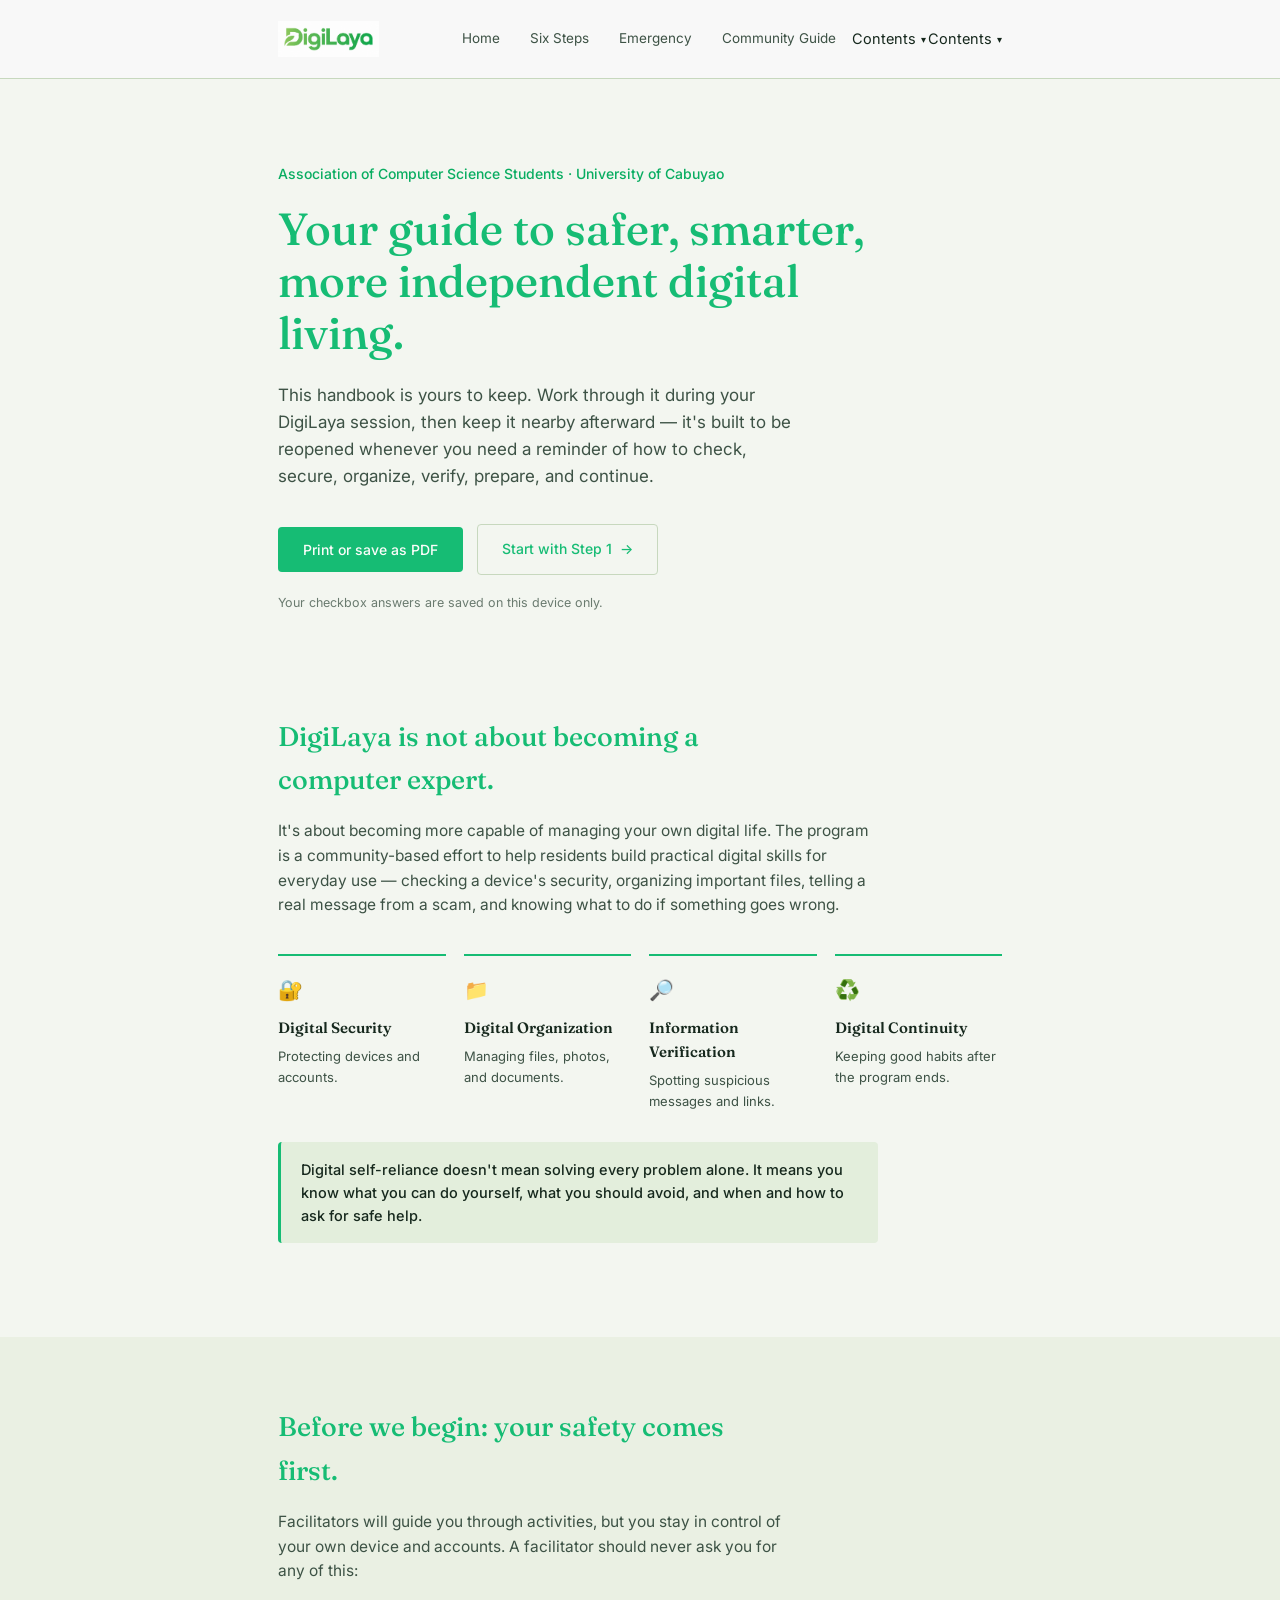
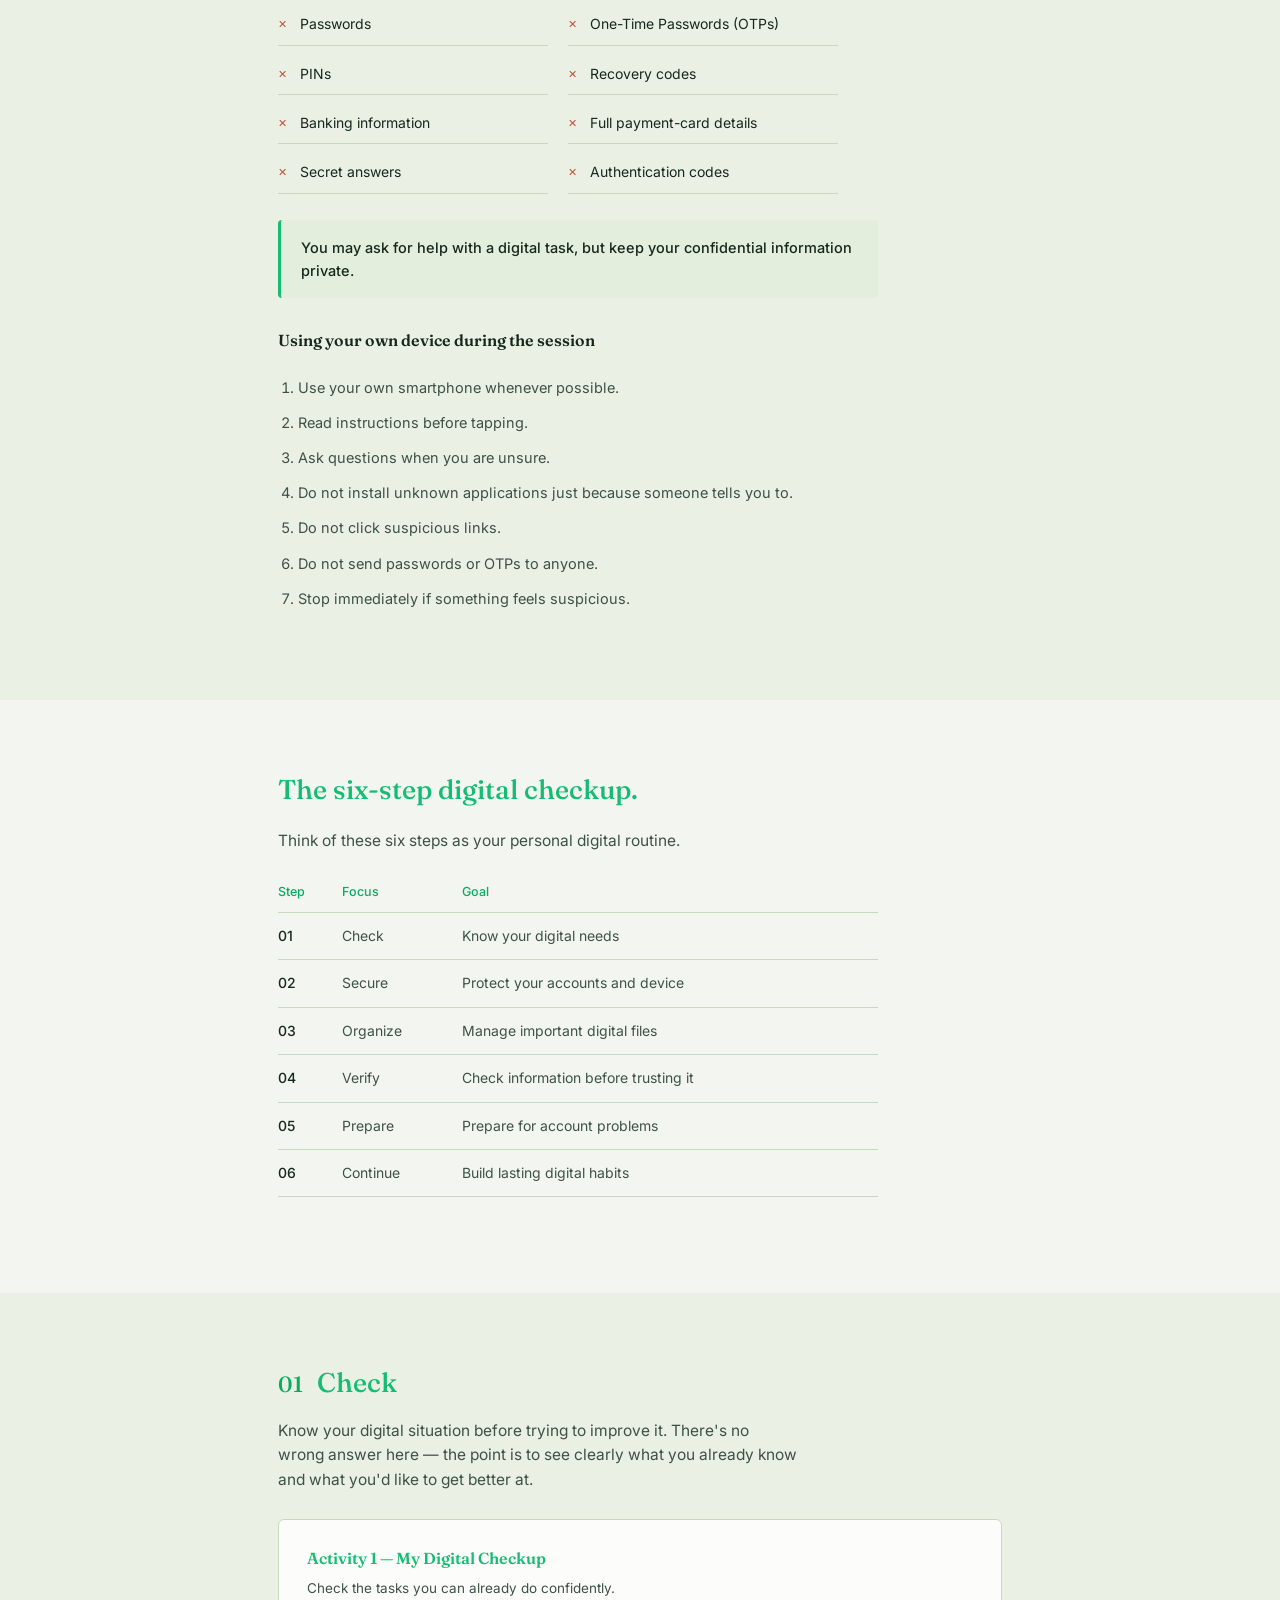
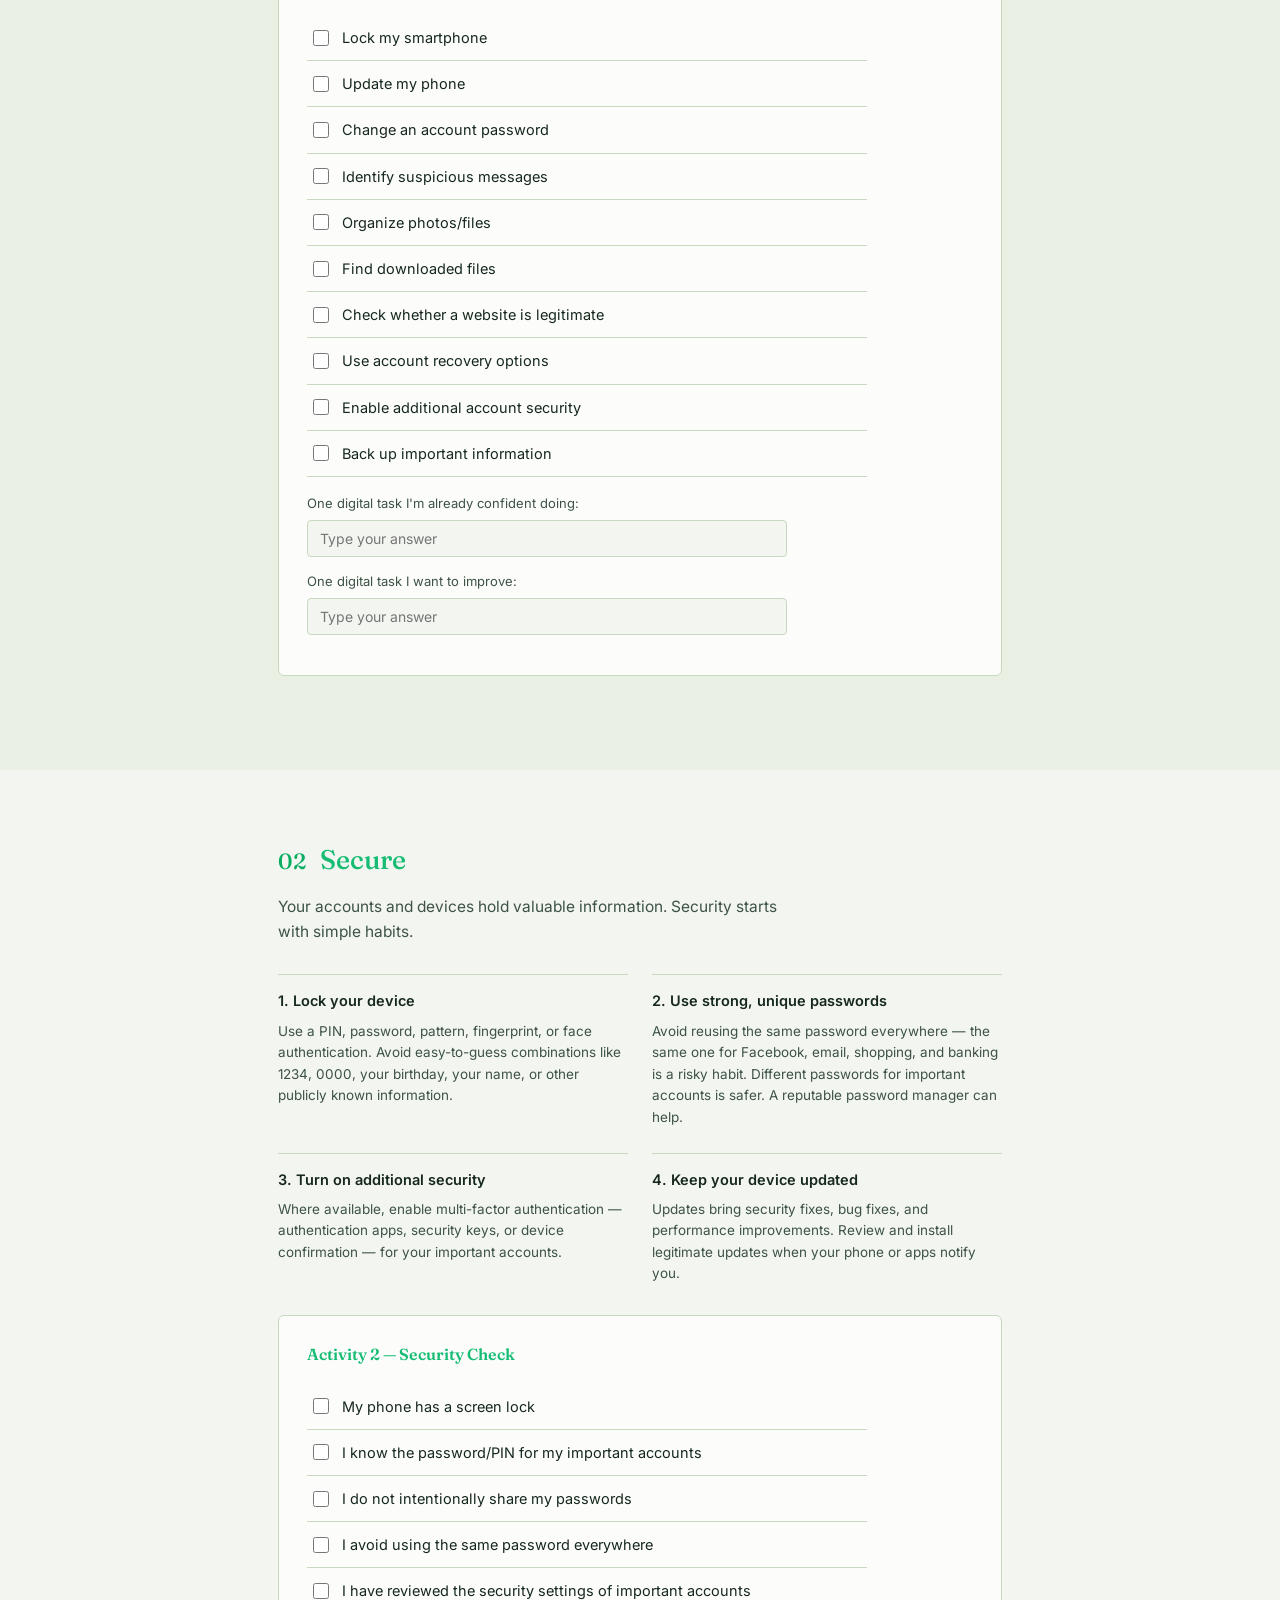
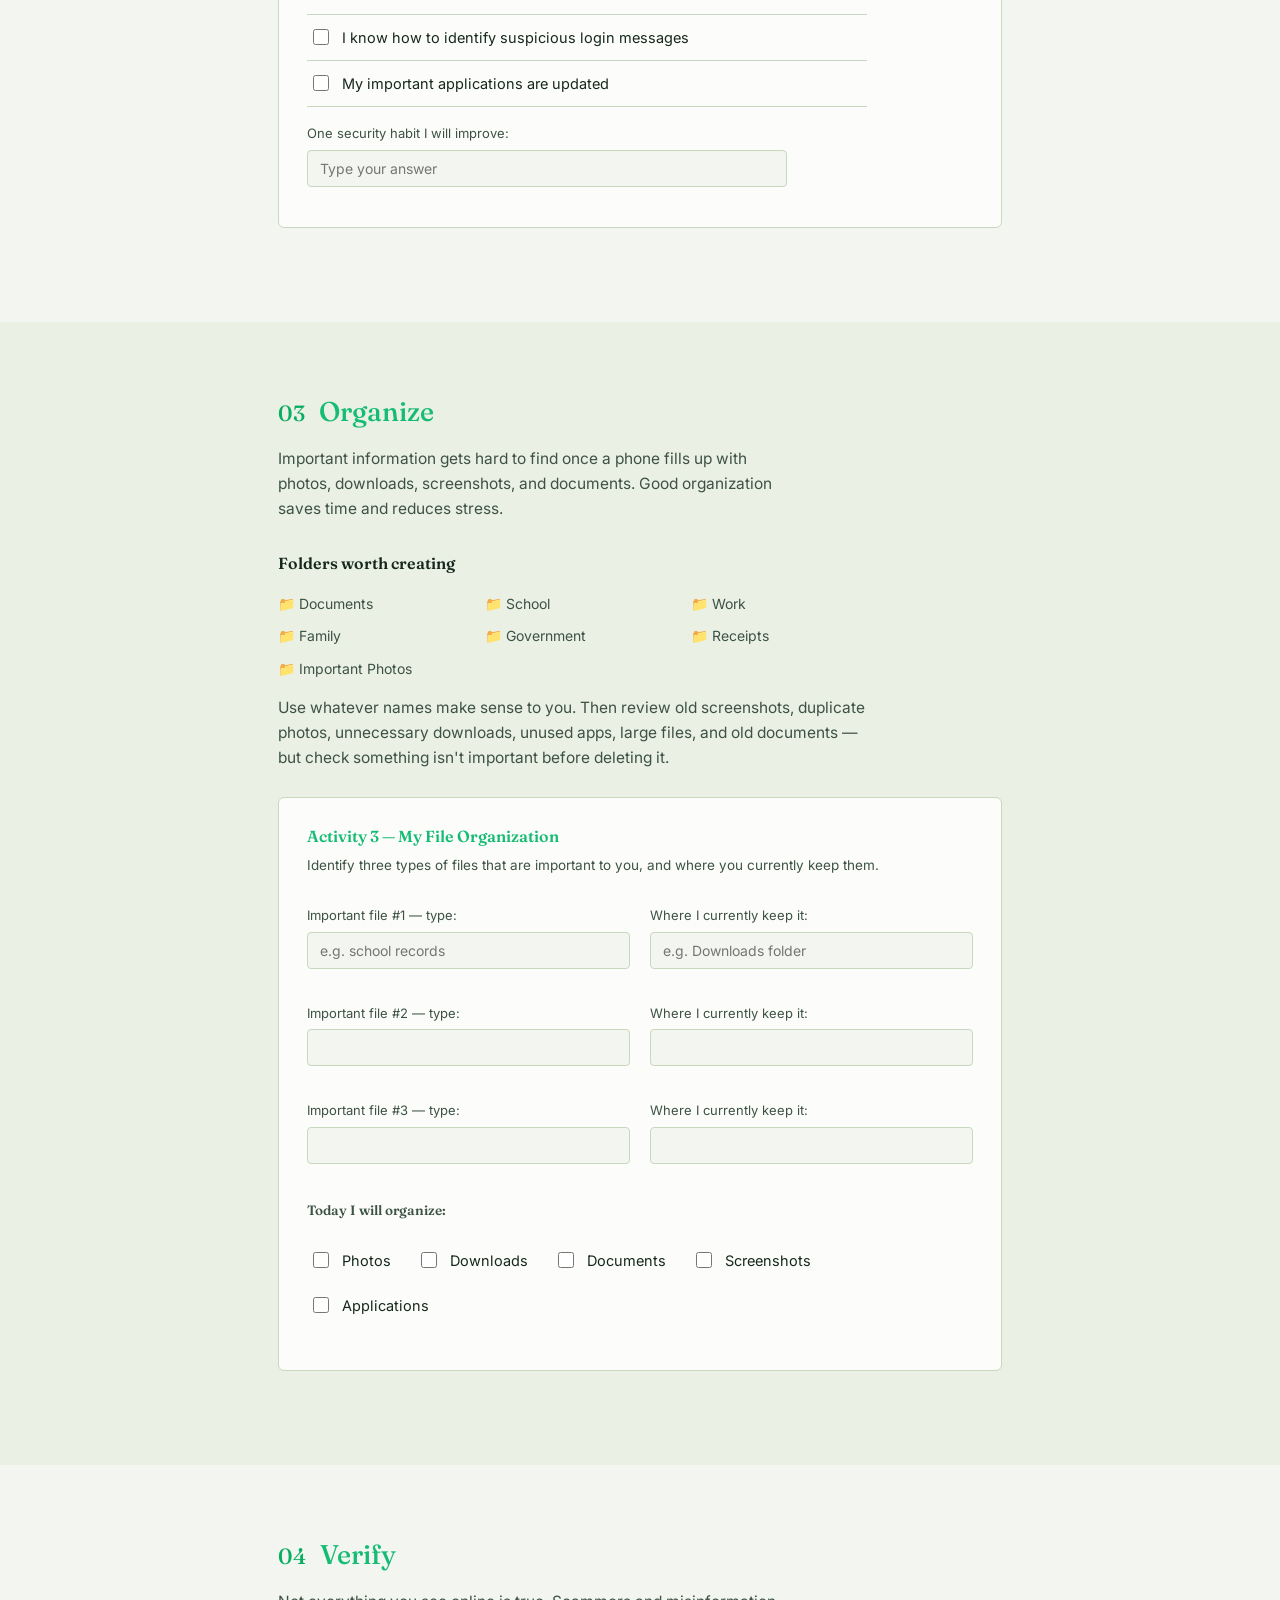
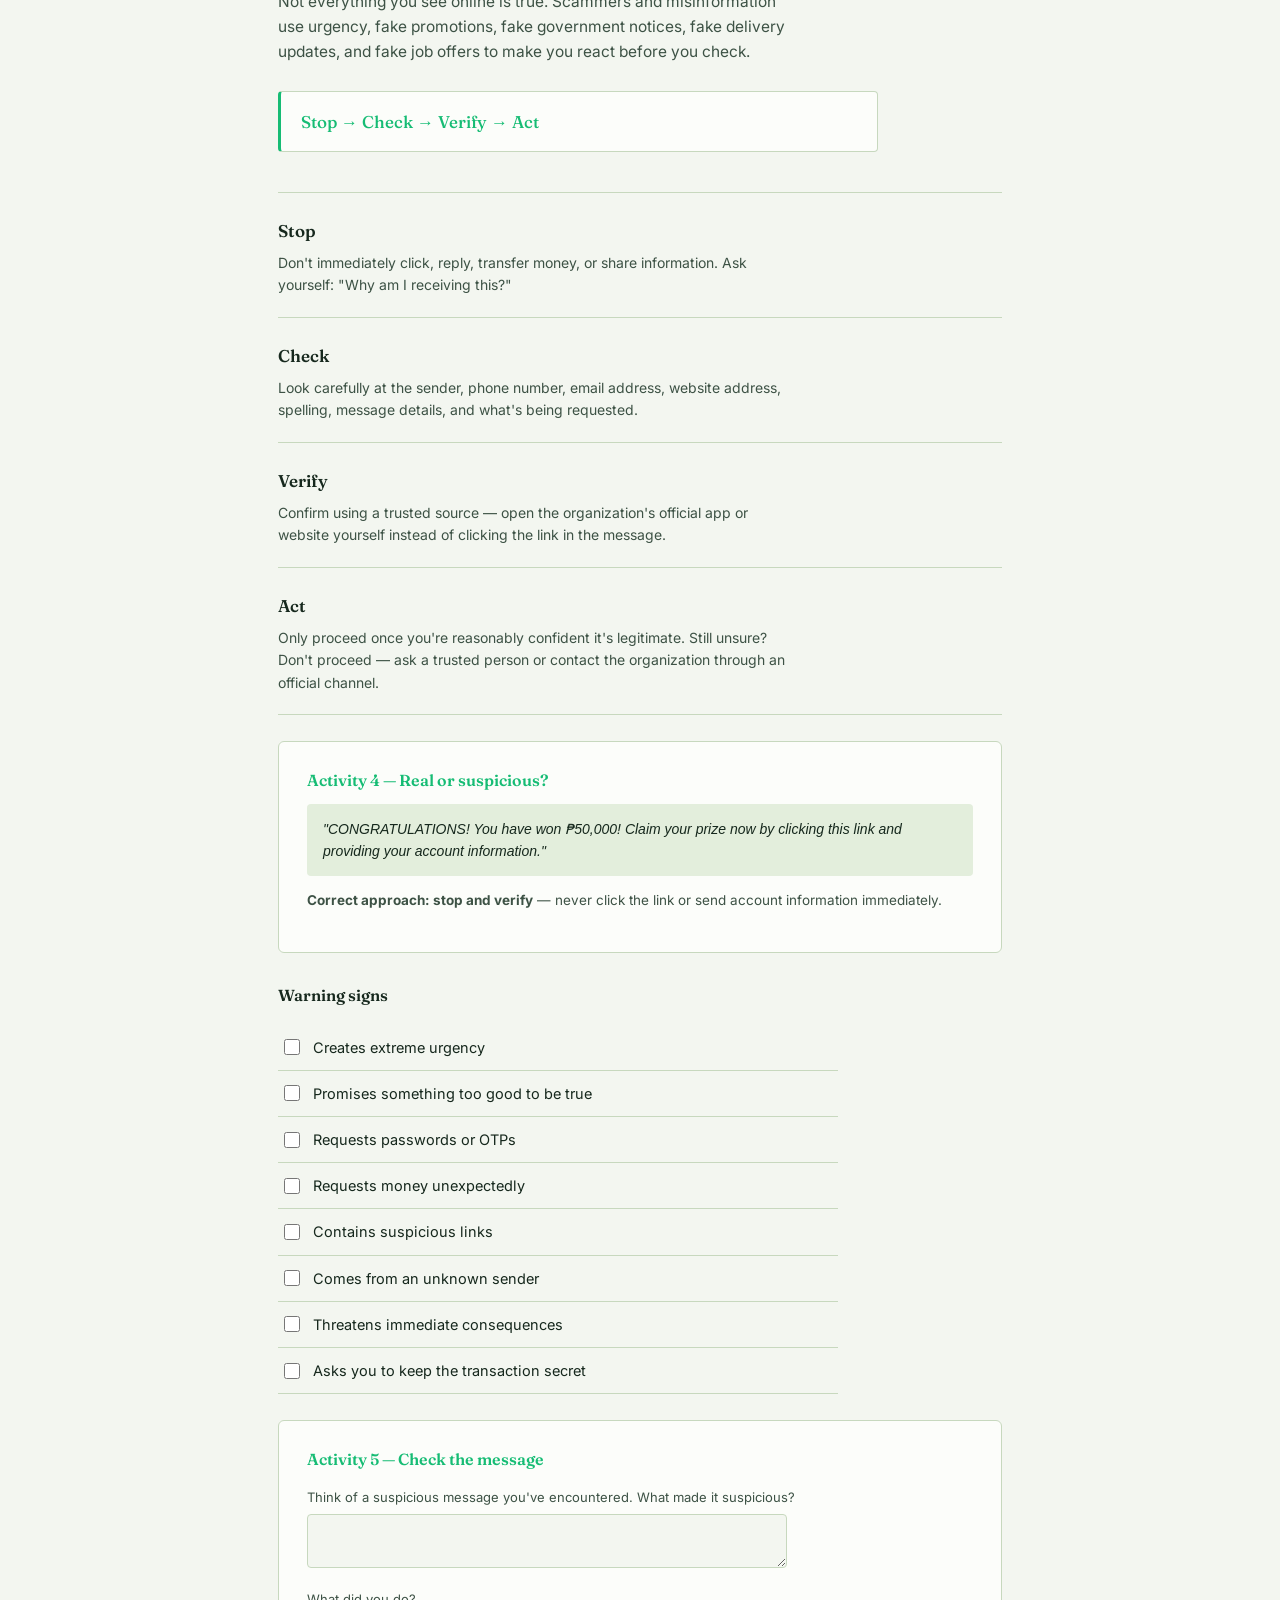
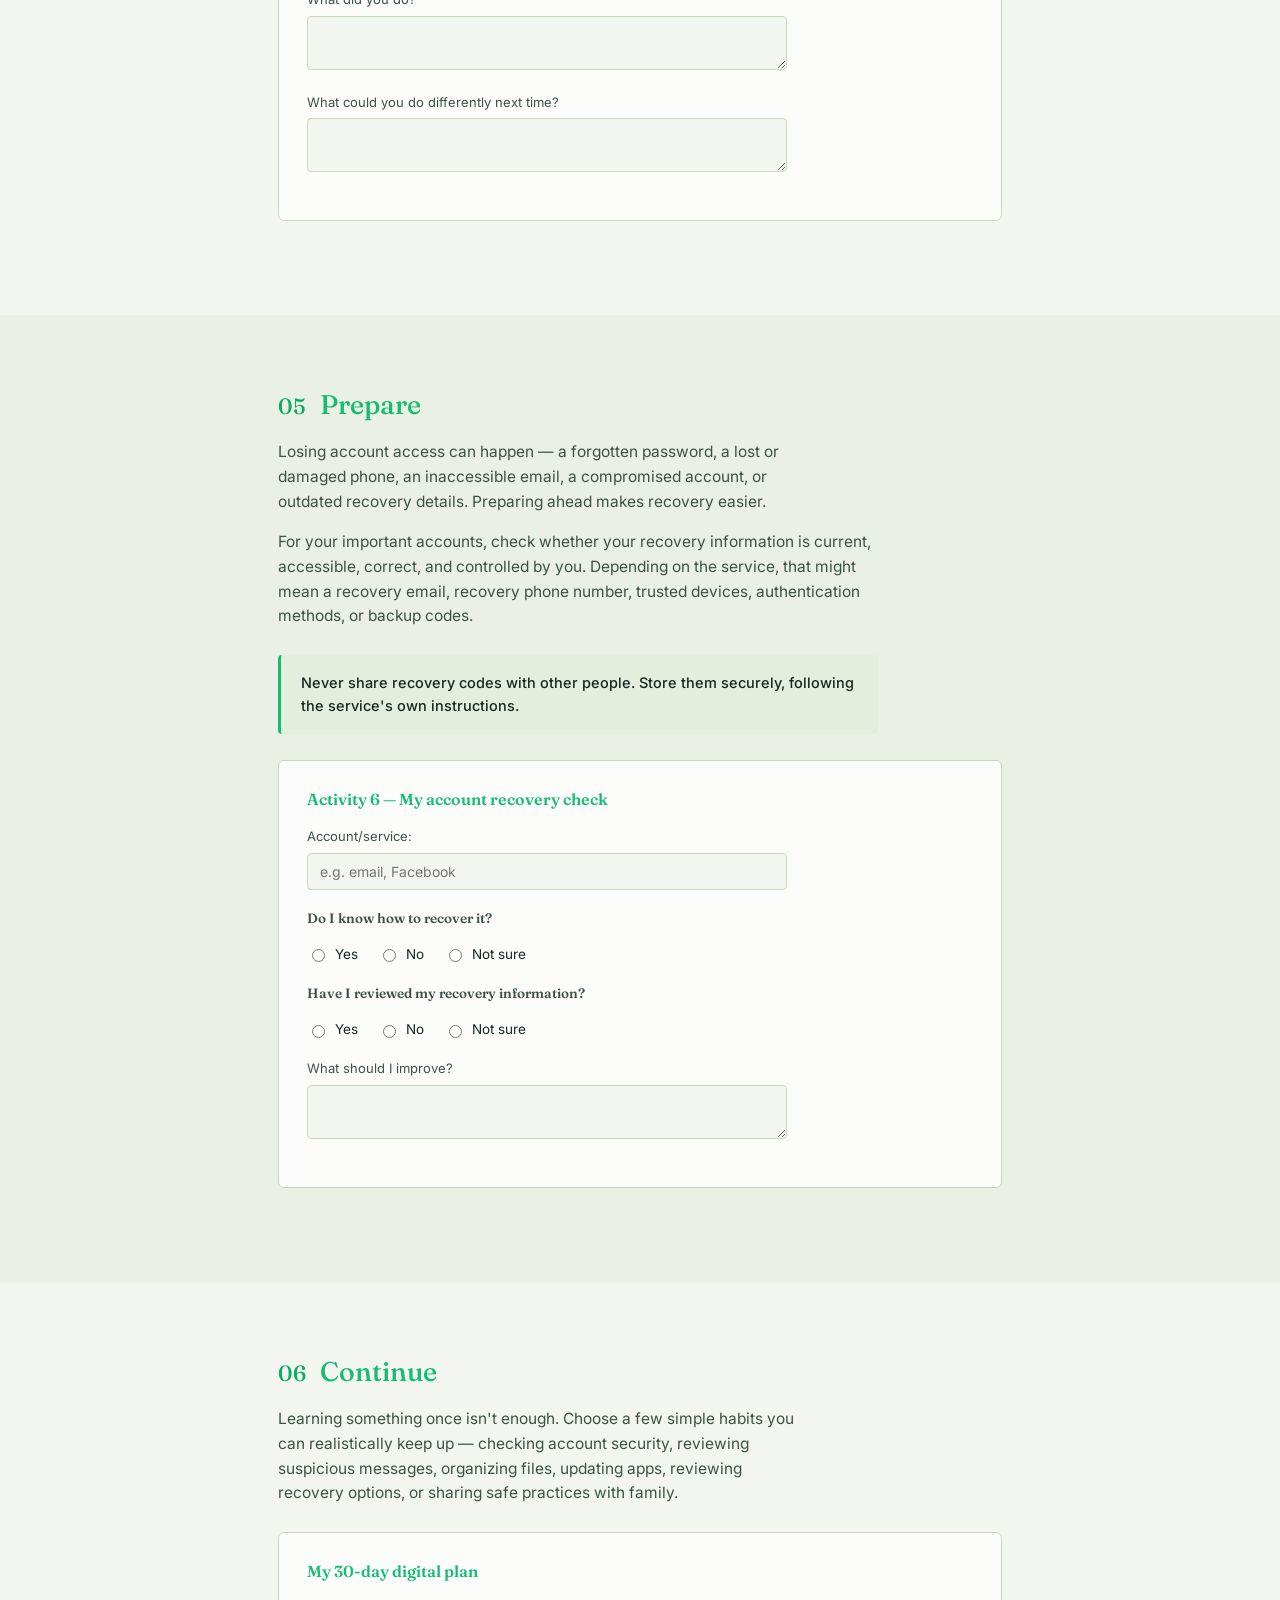
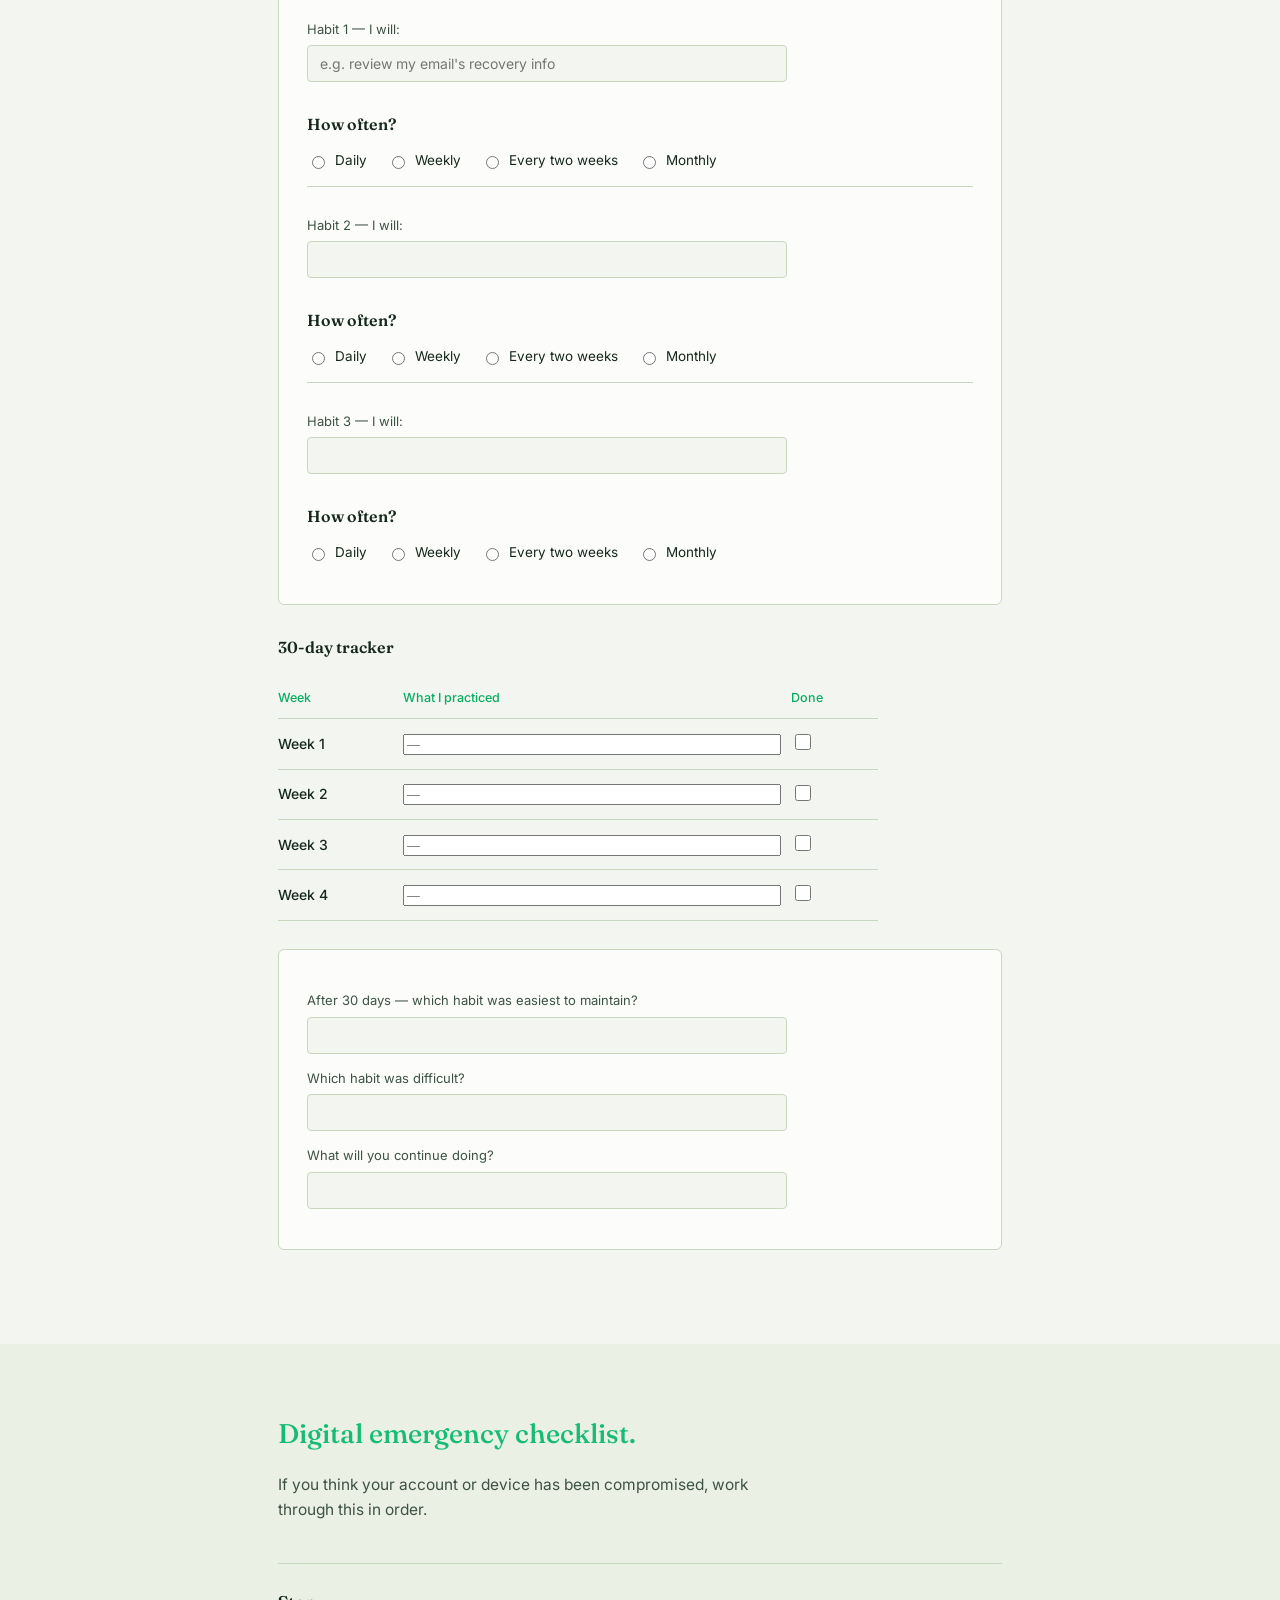
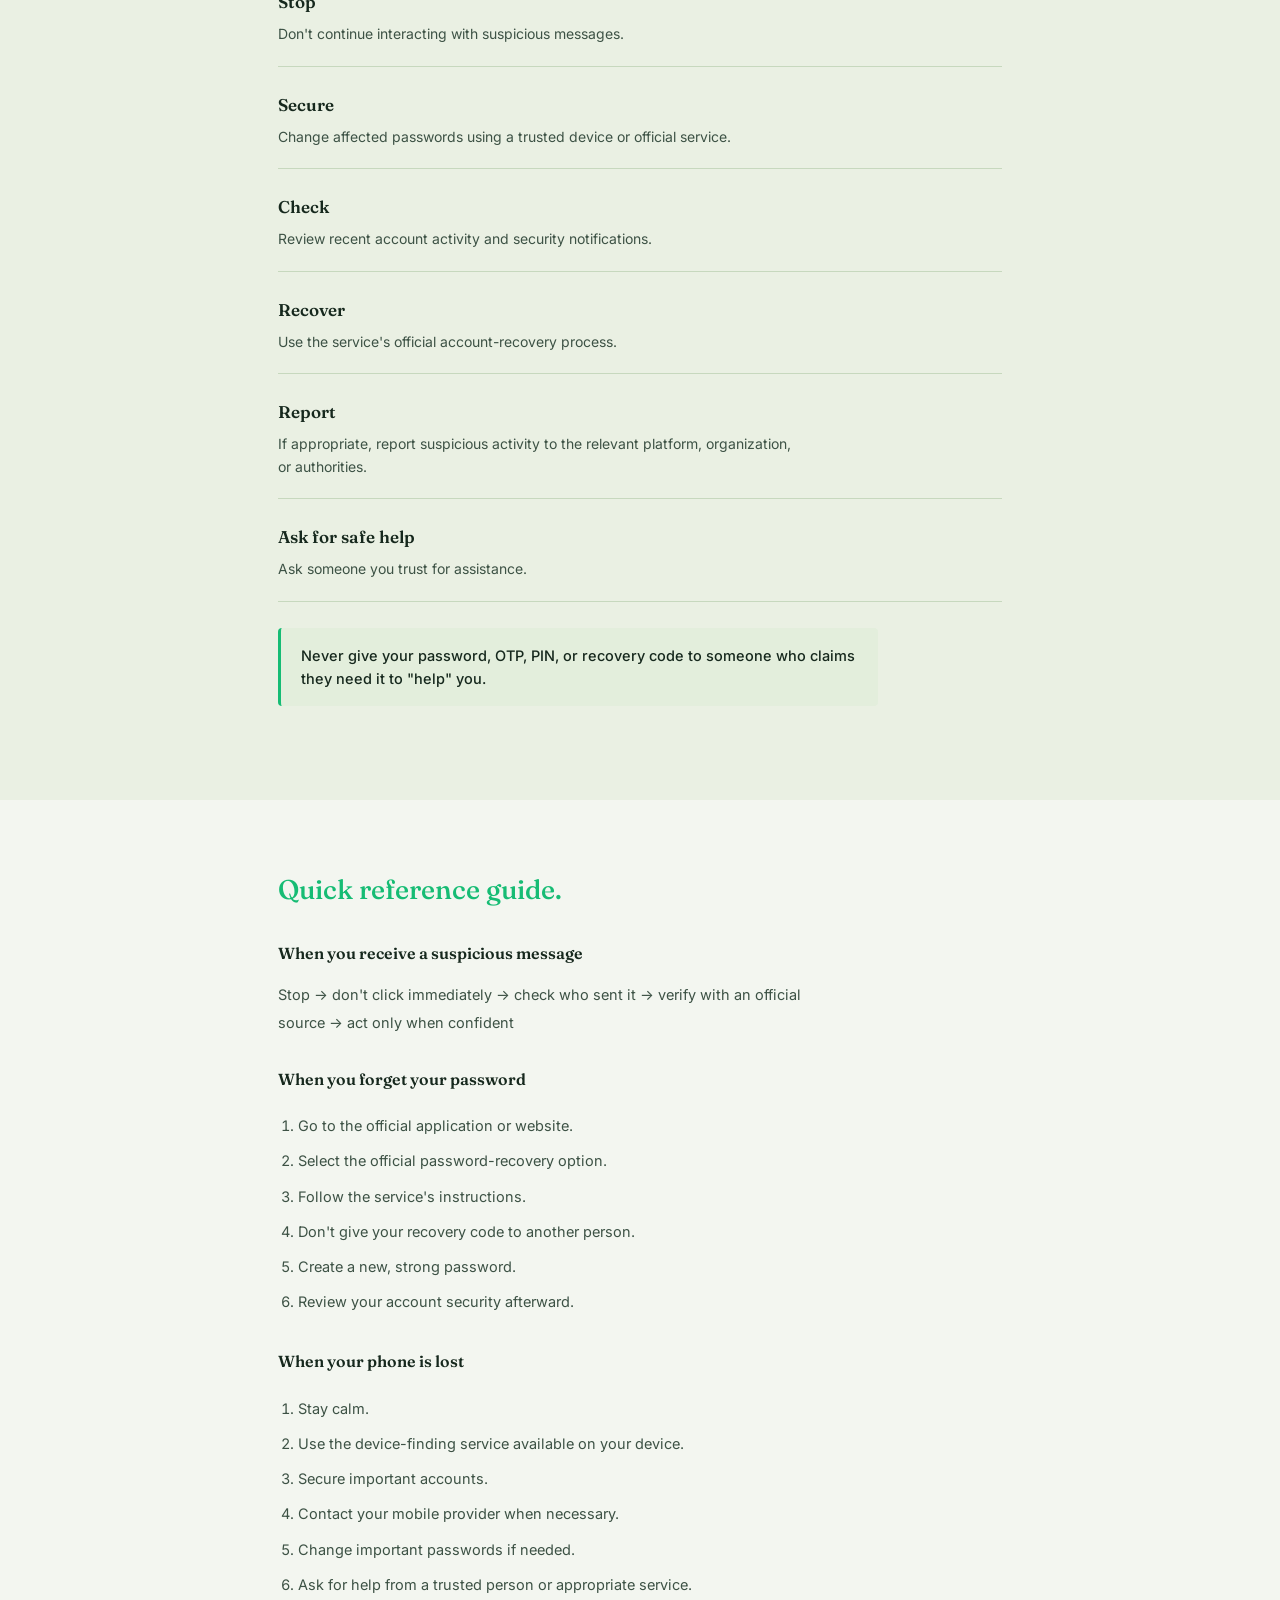
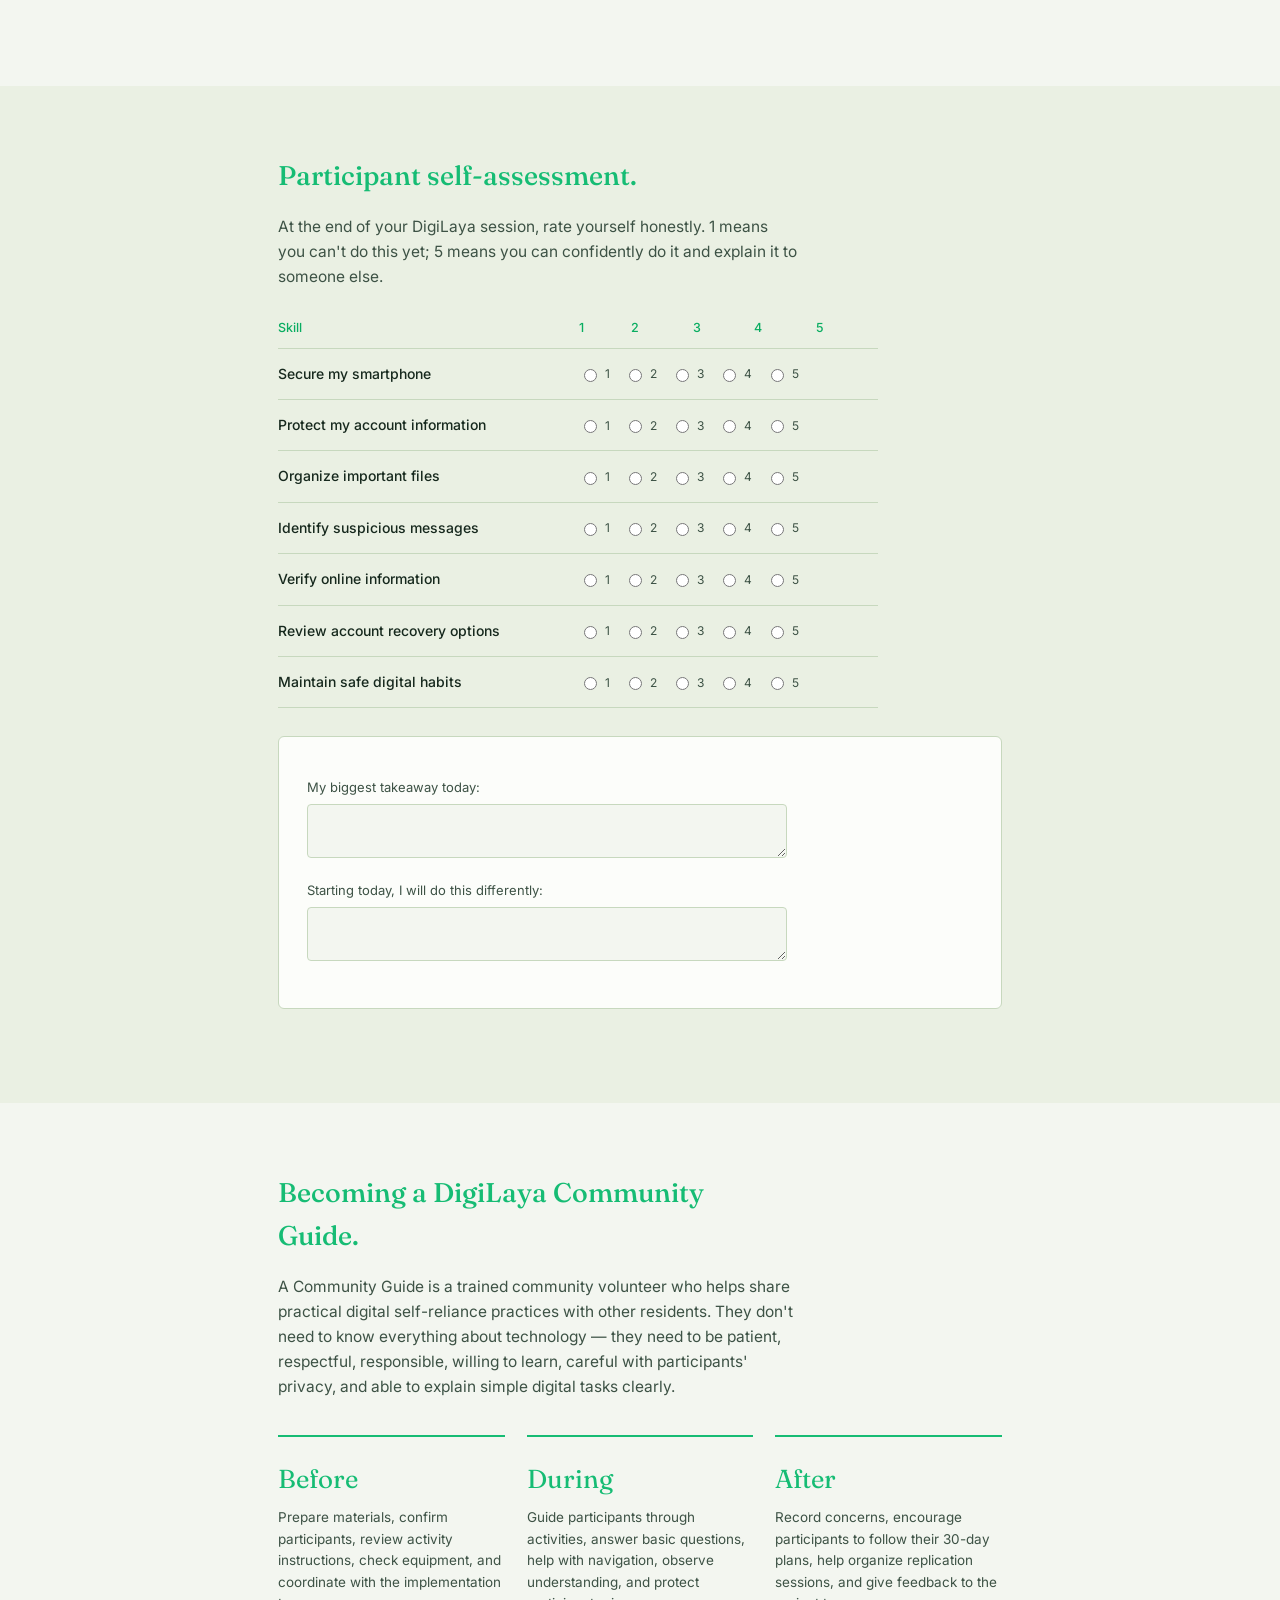
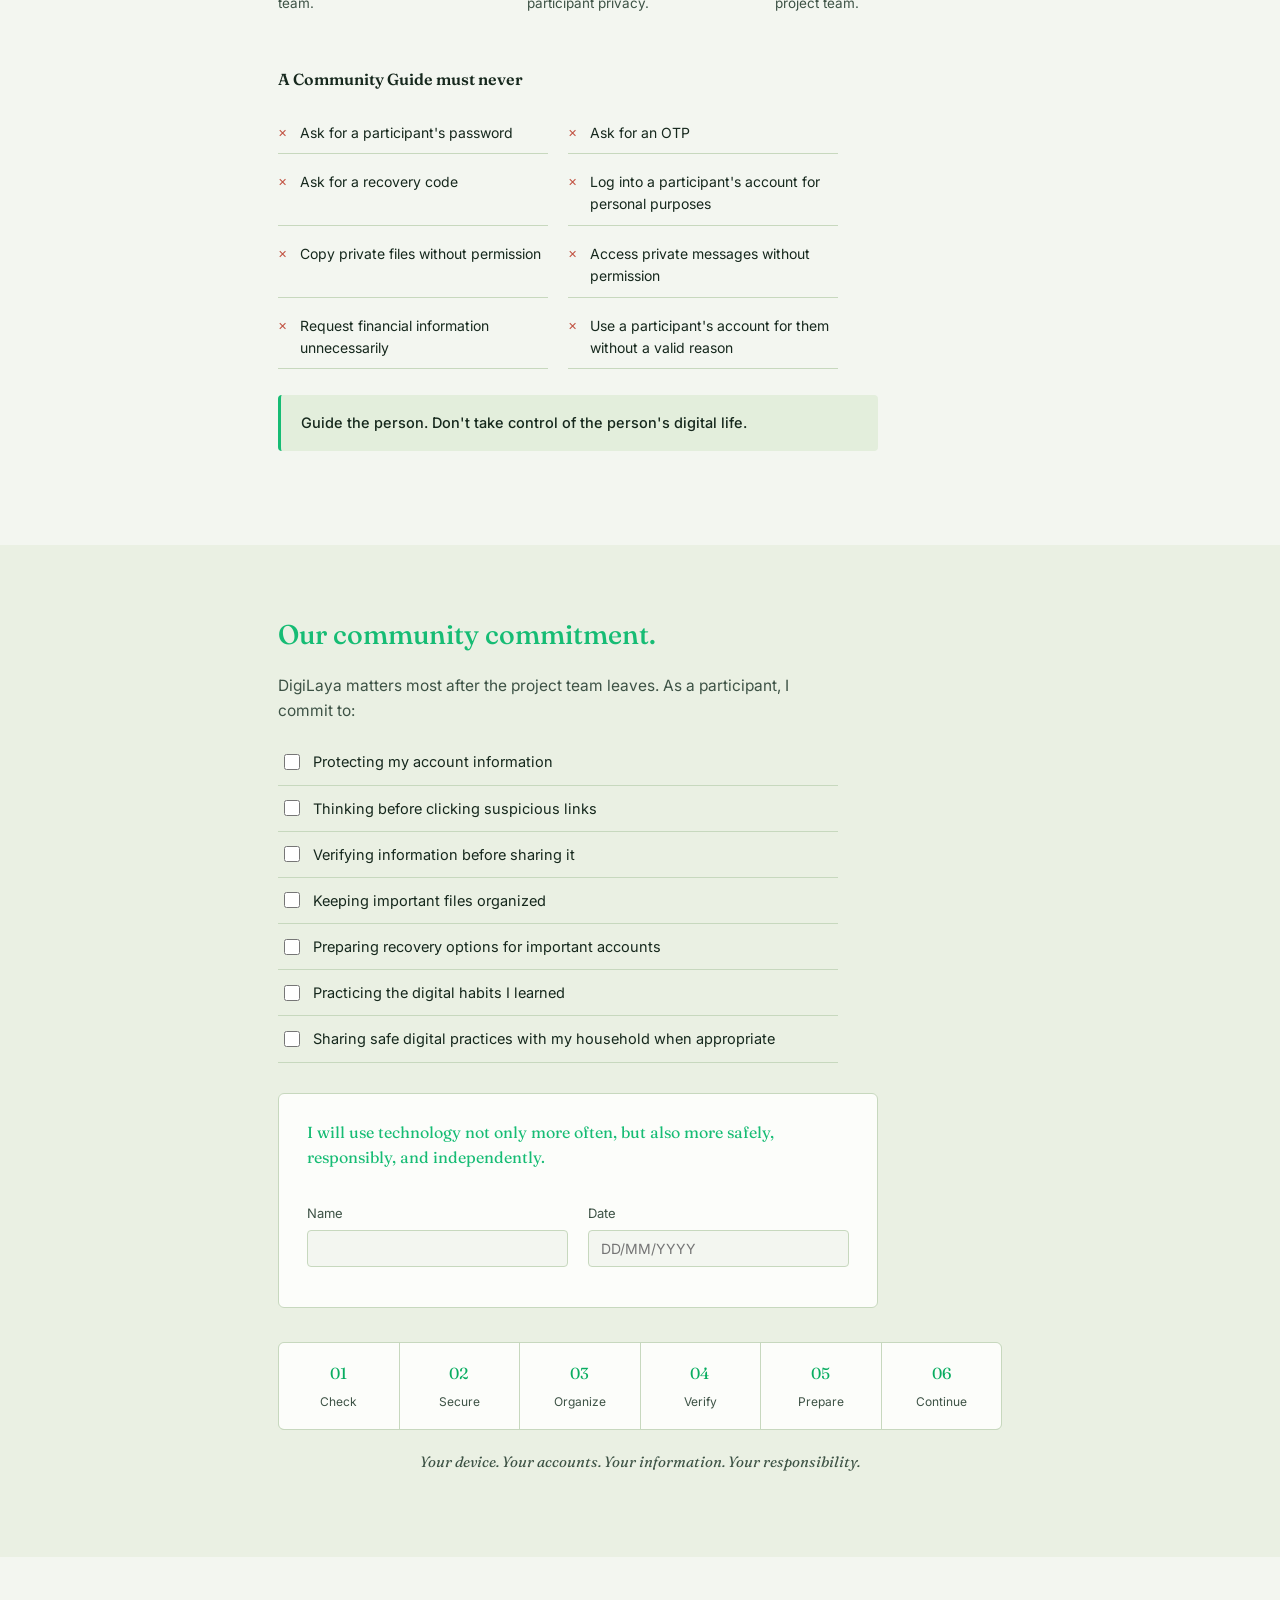
==== commit a4310ec3: "Changing the Contents Dropdown place" ====
--- a/handBook.html
+++ b/handBook.html
@@ -35,7 +35,37 @@
           <a href="#steps" data-nav>Six Steps</a>
           <a href="#emergency" data-nav>Emergency</a>
           <a href="#guide" data-nav>Community Guide</a>
-          <a href="index.html#contact">Contact</a>
+          <div class="nav-dropdown" id="contentsDropdown">
+            <button
+              type="button"
+              class="nav-dropdown-btn"
+              id="contentsBtn"
+              aria-haspopup="true"
+              aria-expanded="false"
+            >
+              Contents <span class="caret" aria-hidden="true">&#9662;</span>
+            </button>
+            <div class="nav-dropdown-menu" id="contentsMenu">
+              <a href="#about">What is DigiLaya?</a>
+              <a href="#rules">Safety rules</a>
+              <a href="#steps">The six-step checkup</a>
+              <a href="#plan">My 30-day plan</a>
+              <a href="#emergency">Emergency checklist</a>
+              <a href="#reference">Quick reference</a>
+              <a href="#assessment">Self-assessment</a>
+              <a href="#guide">Community Guide</a>
+              <a href="#commitment">Our commitment</a>
+            </div>
+          </div>
+          <button
+            type="button"
+            class="nav-dropdown-btn"
+            id="contentsBtn"
+            aria-haspopup="true"
+            aria-expanded="false"
+          >
+            Contents <span class="caret" aria-hidden="true">&#9662;</span>
+          </button>
         </nav>
       </div>
     </header>
@@ -66,34 +96,6 @@
         </p>
       </div>
     </section>
-
-    <!-- TABLE OF CONTENTS -->
-    <nav class="site" id="siteNav">
-      <a href="index.html">Home</a>
-      <div class="nav-dropdown" id="contentsDropdown">
-        <button
-          type="button"
-          class="nav-dropdown-btn"
-          id="contentsBtn"
-          aria-haspopup="true"
-          aria-expanded="false"
-        >
-          Contents <span class="caret" aria-hidden="true">&#9662;</span>
-        </button>
-        <div class="nav-dropdown-menu" id="contentsMenu">
-          <a href="#about">What is DigiLaya?</a>
-          <a href="#rules">Safety rules</a>
-          <a href="#steps">The six-step checkup</a>
-          <a href="#plan">My 30-day plan</a>
-          <a href="#emergency">Emergency checklist</a>
-          <a href="#reference">Quick reference</a>
-          <a href="#assessment">Self-assessment</a>
-          <a href="#guide">Community Guide</a>
-          <a href="#commitment">Our commitment</a>
-        </div>
-      </div>
-      <a href="index.html#contact">Contact</a>
-    </nav>
 
     <!-- 1 & 2 — ABOUT -->
     <section id="about">
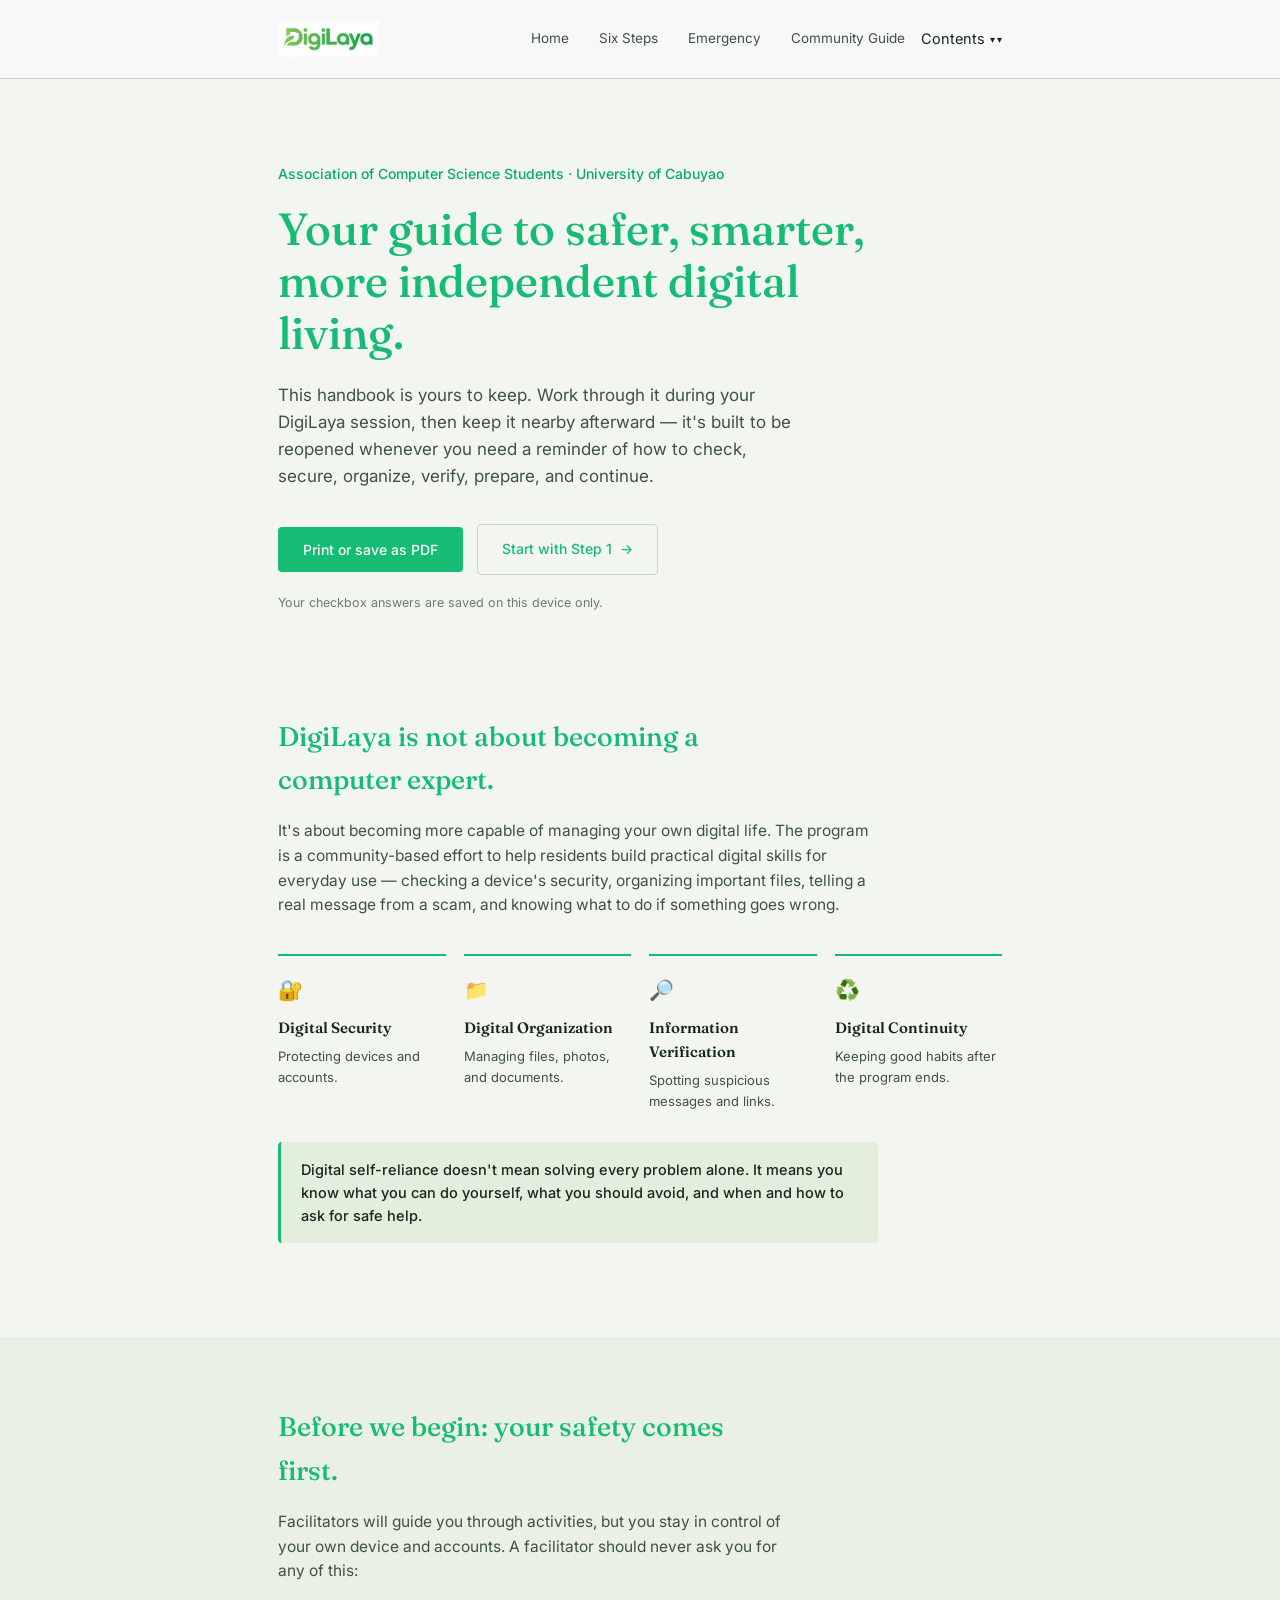
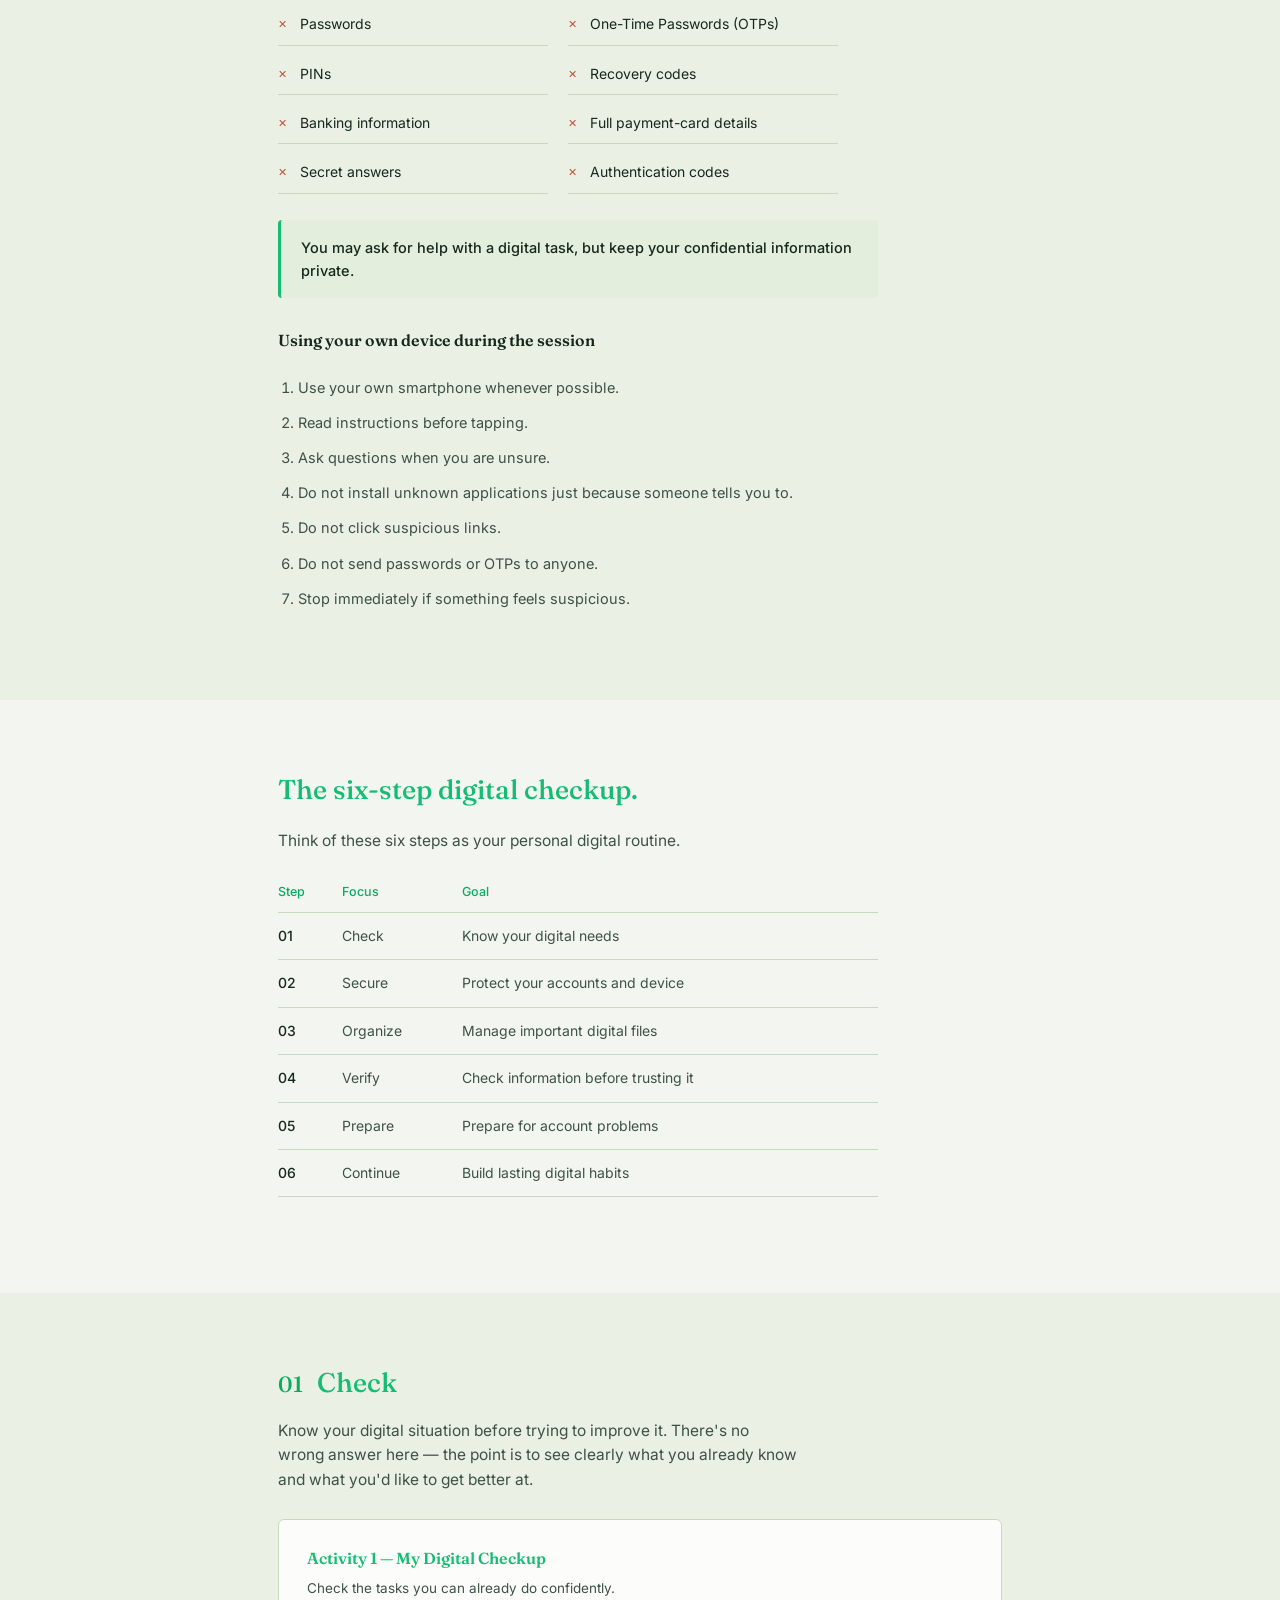
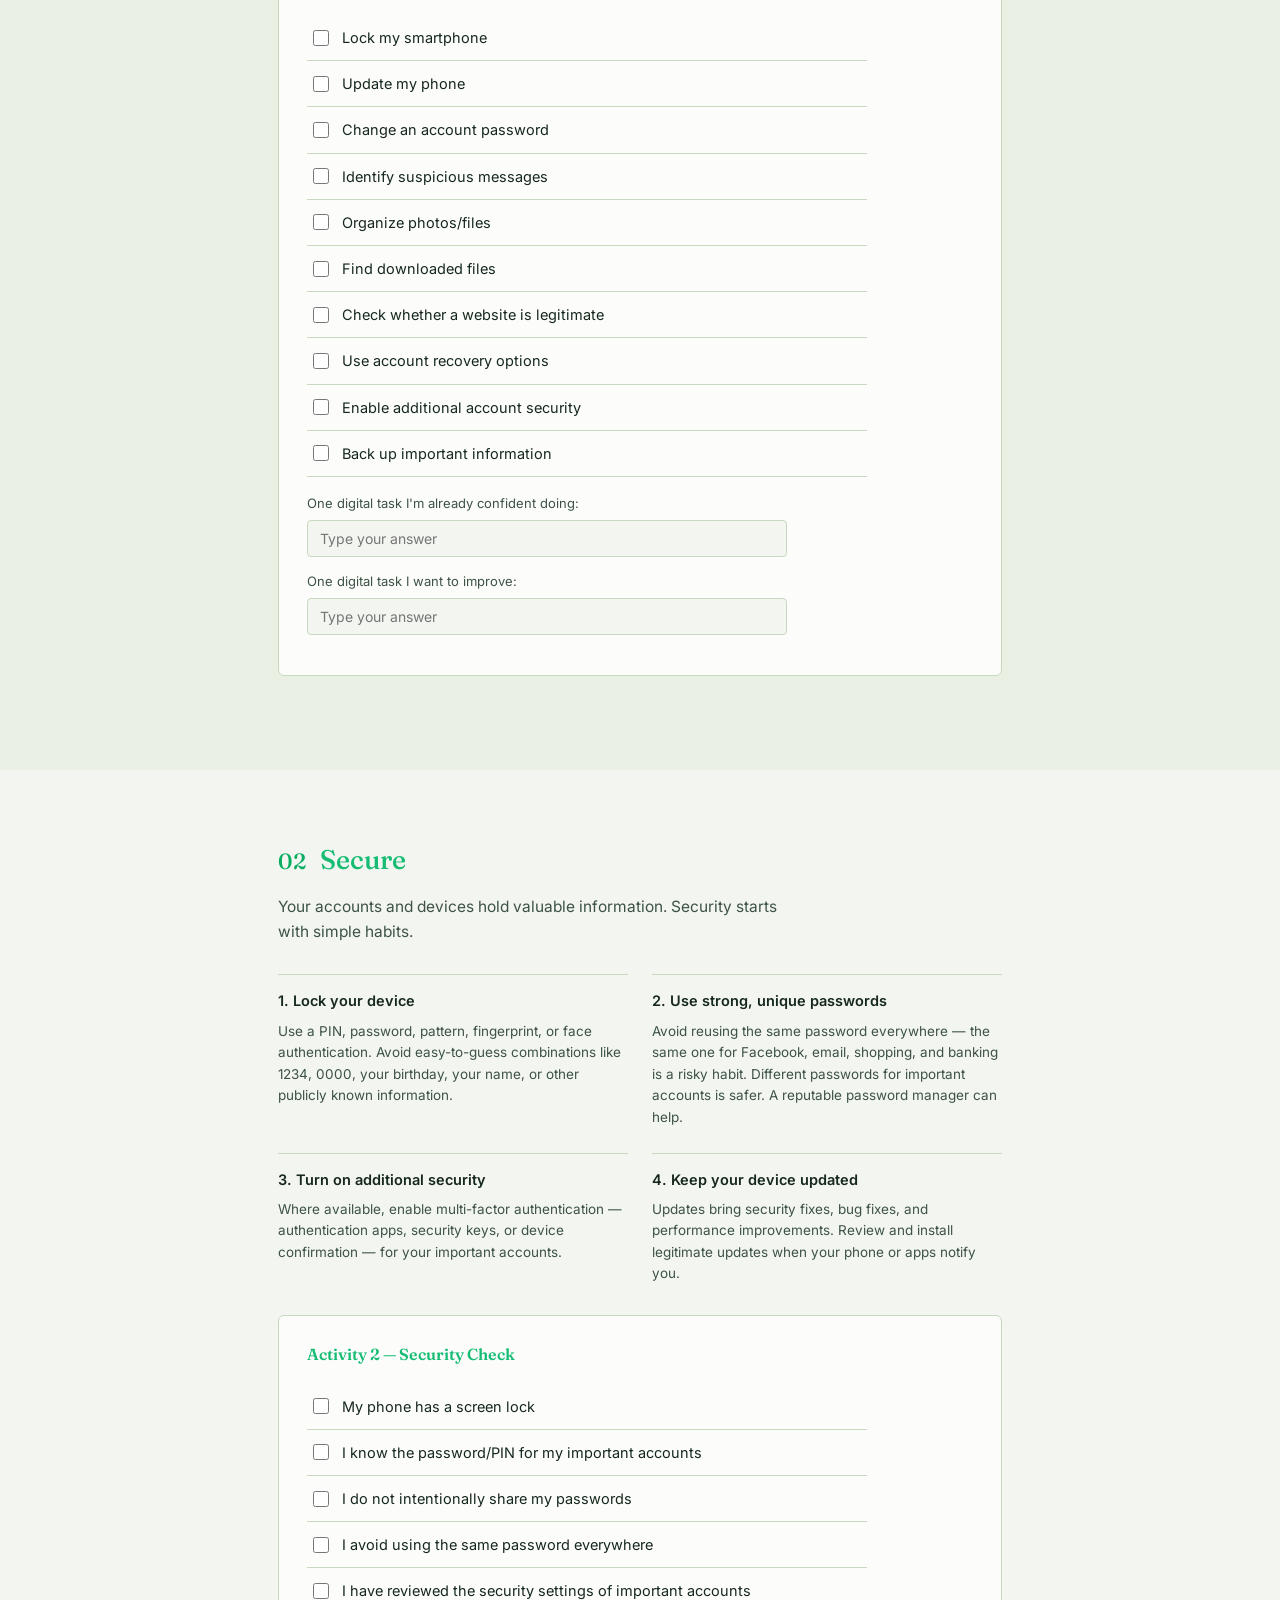
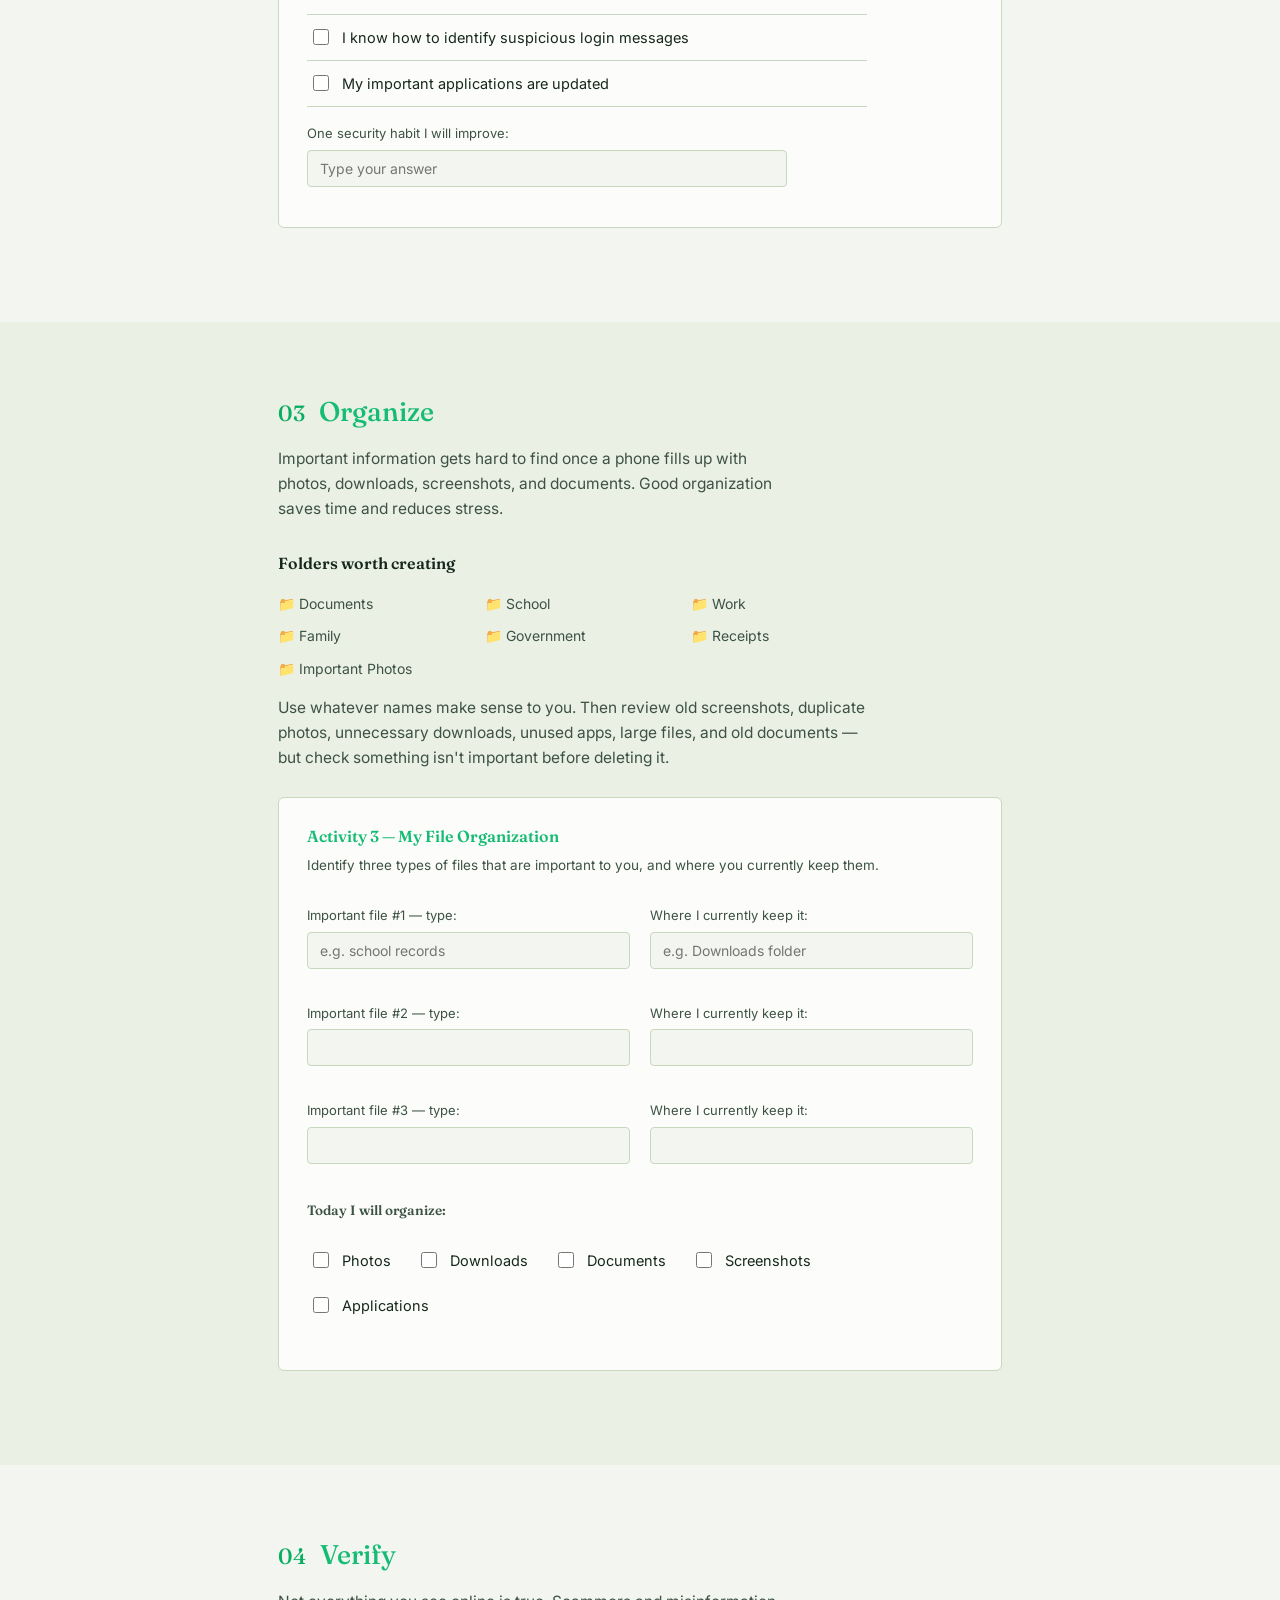
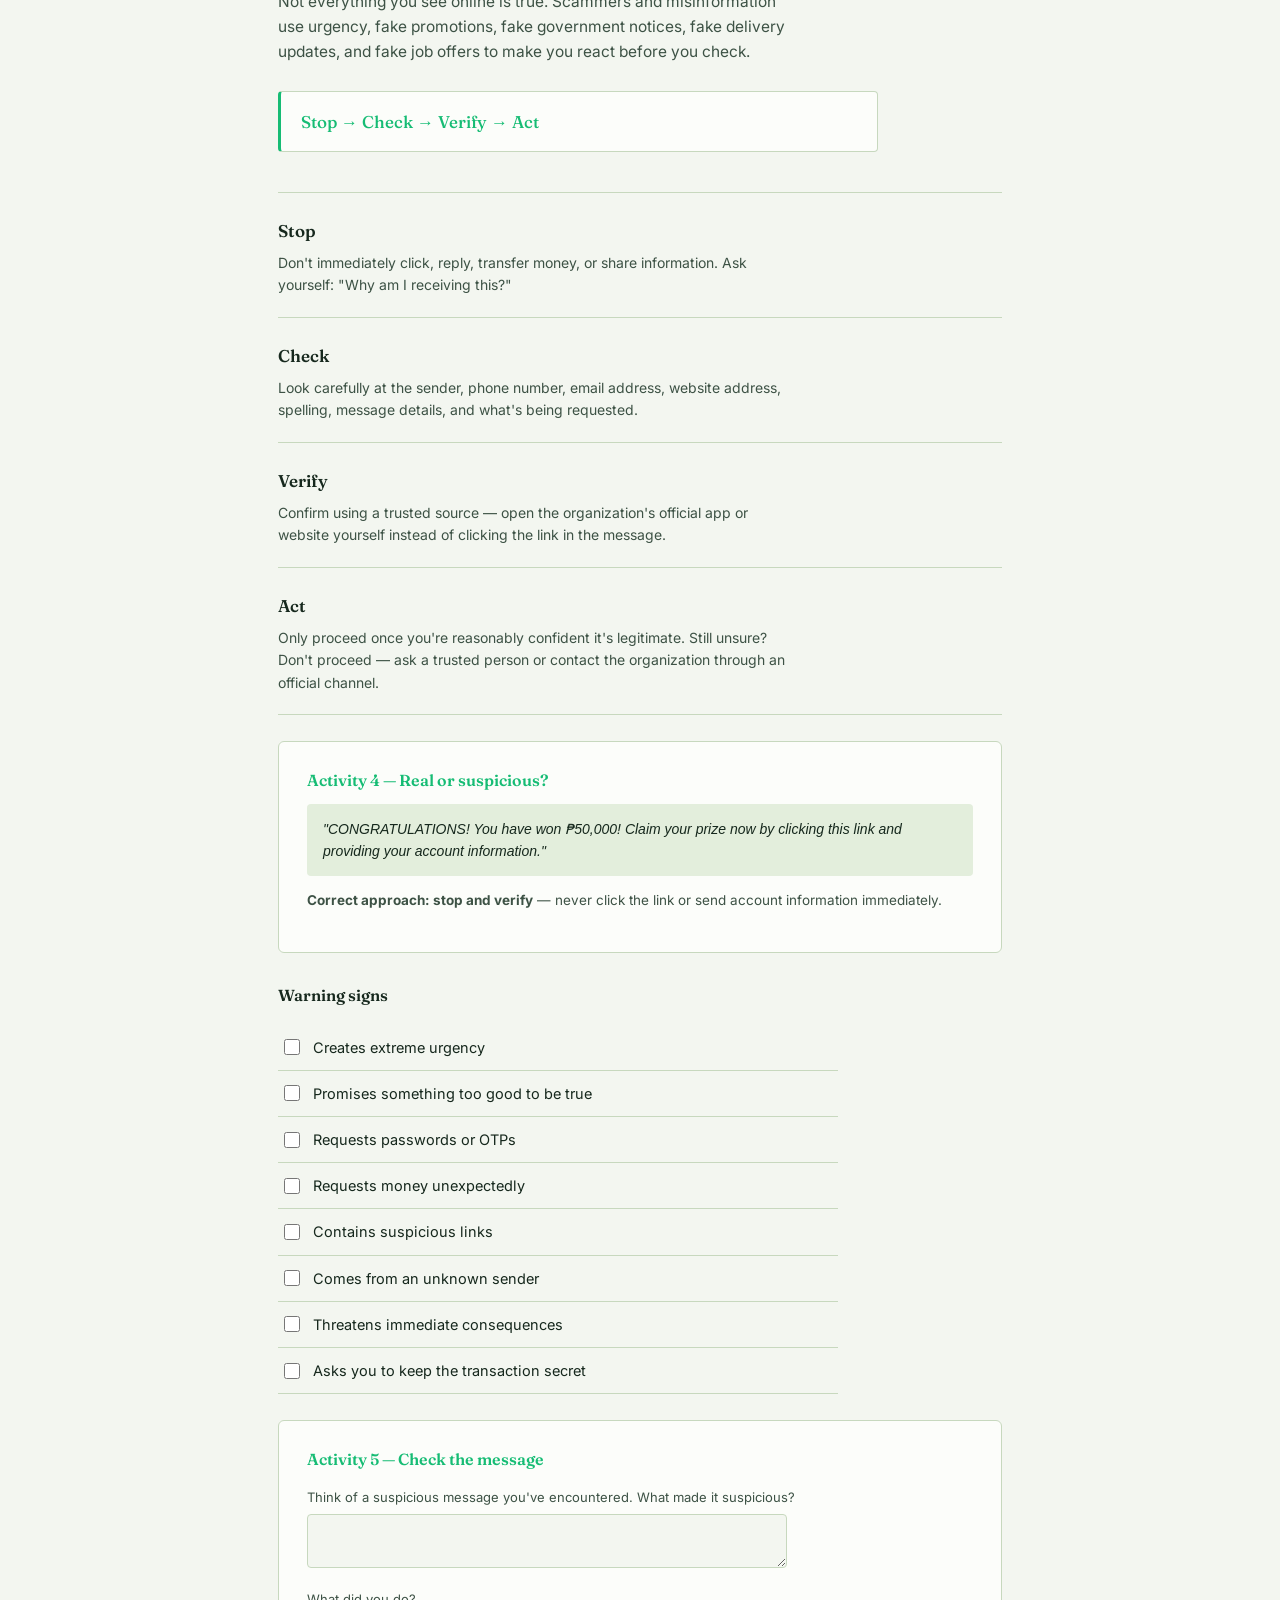
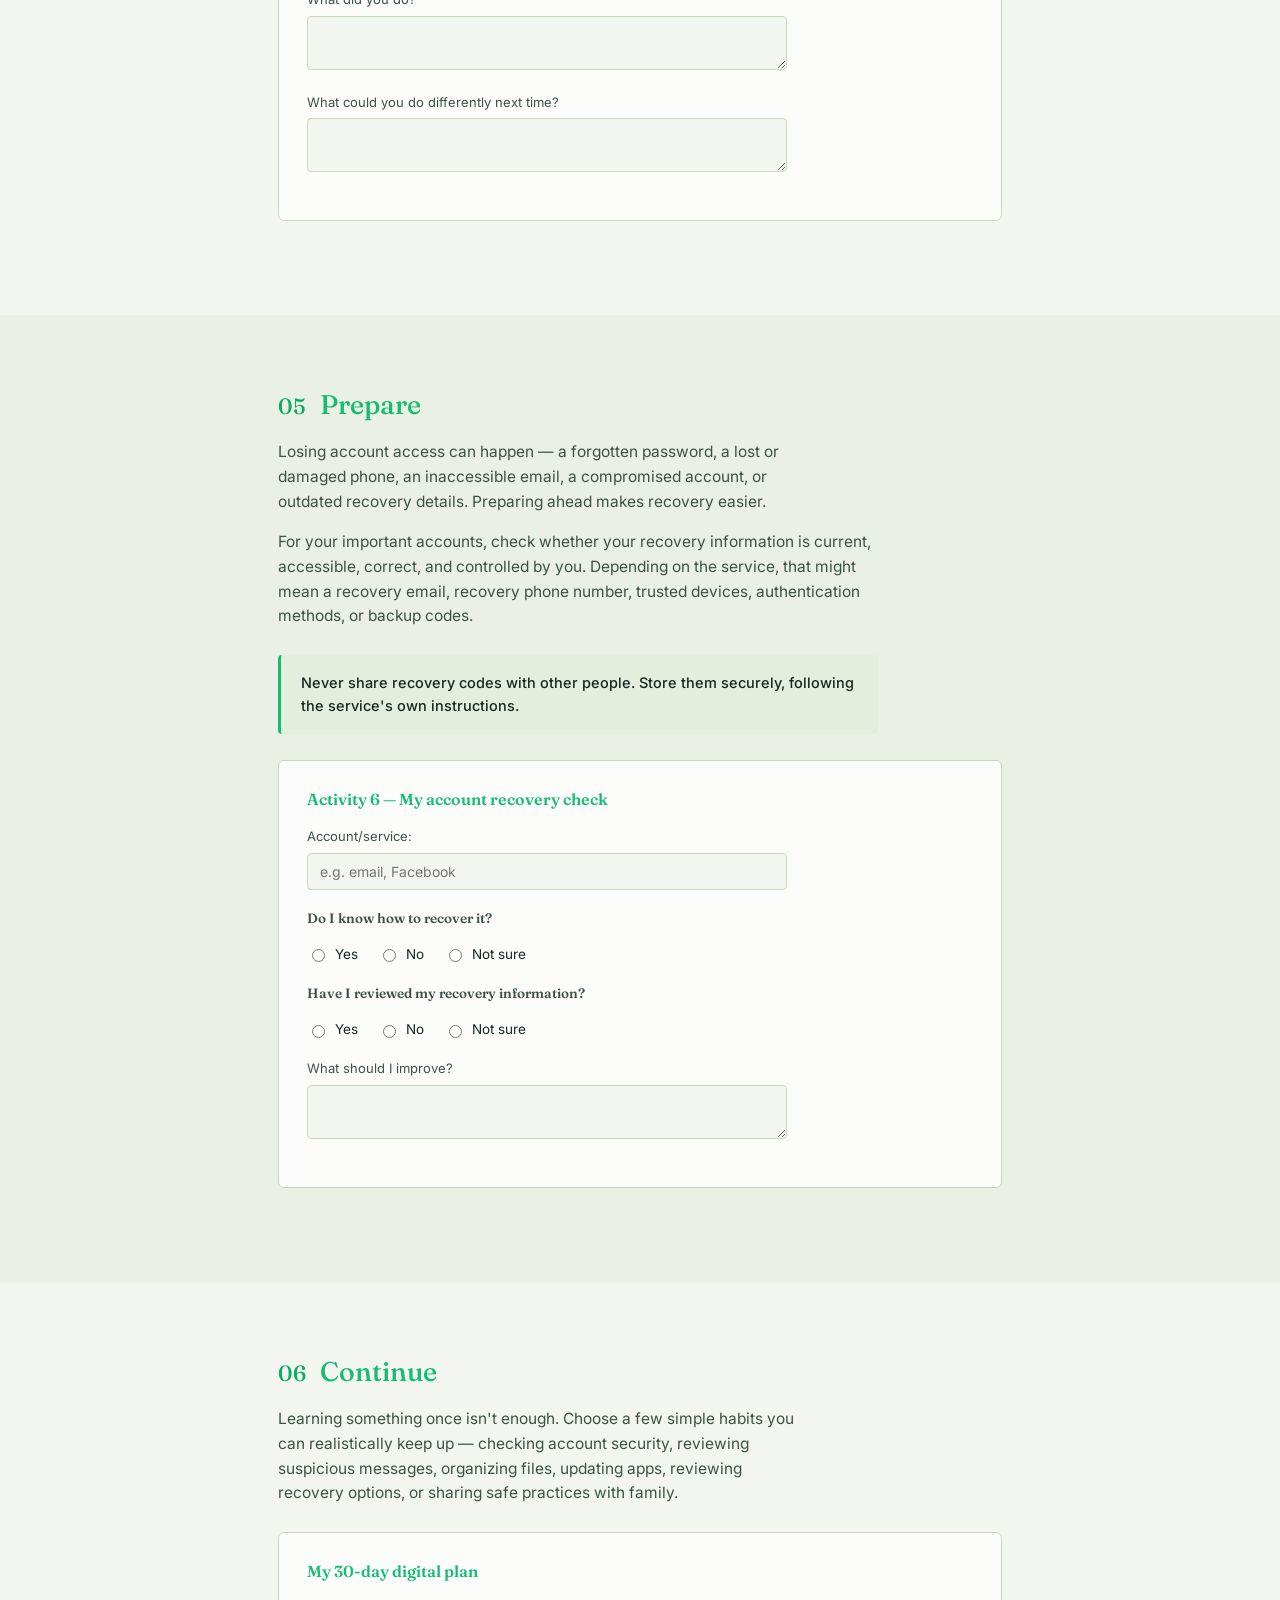
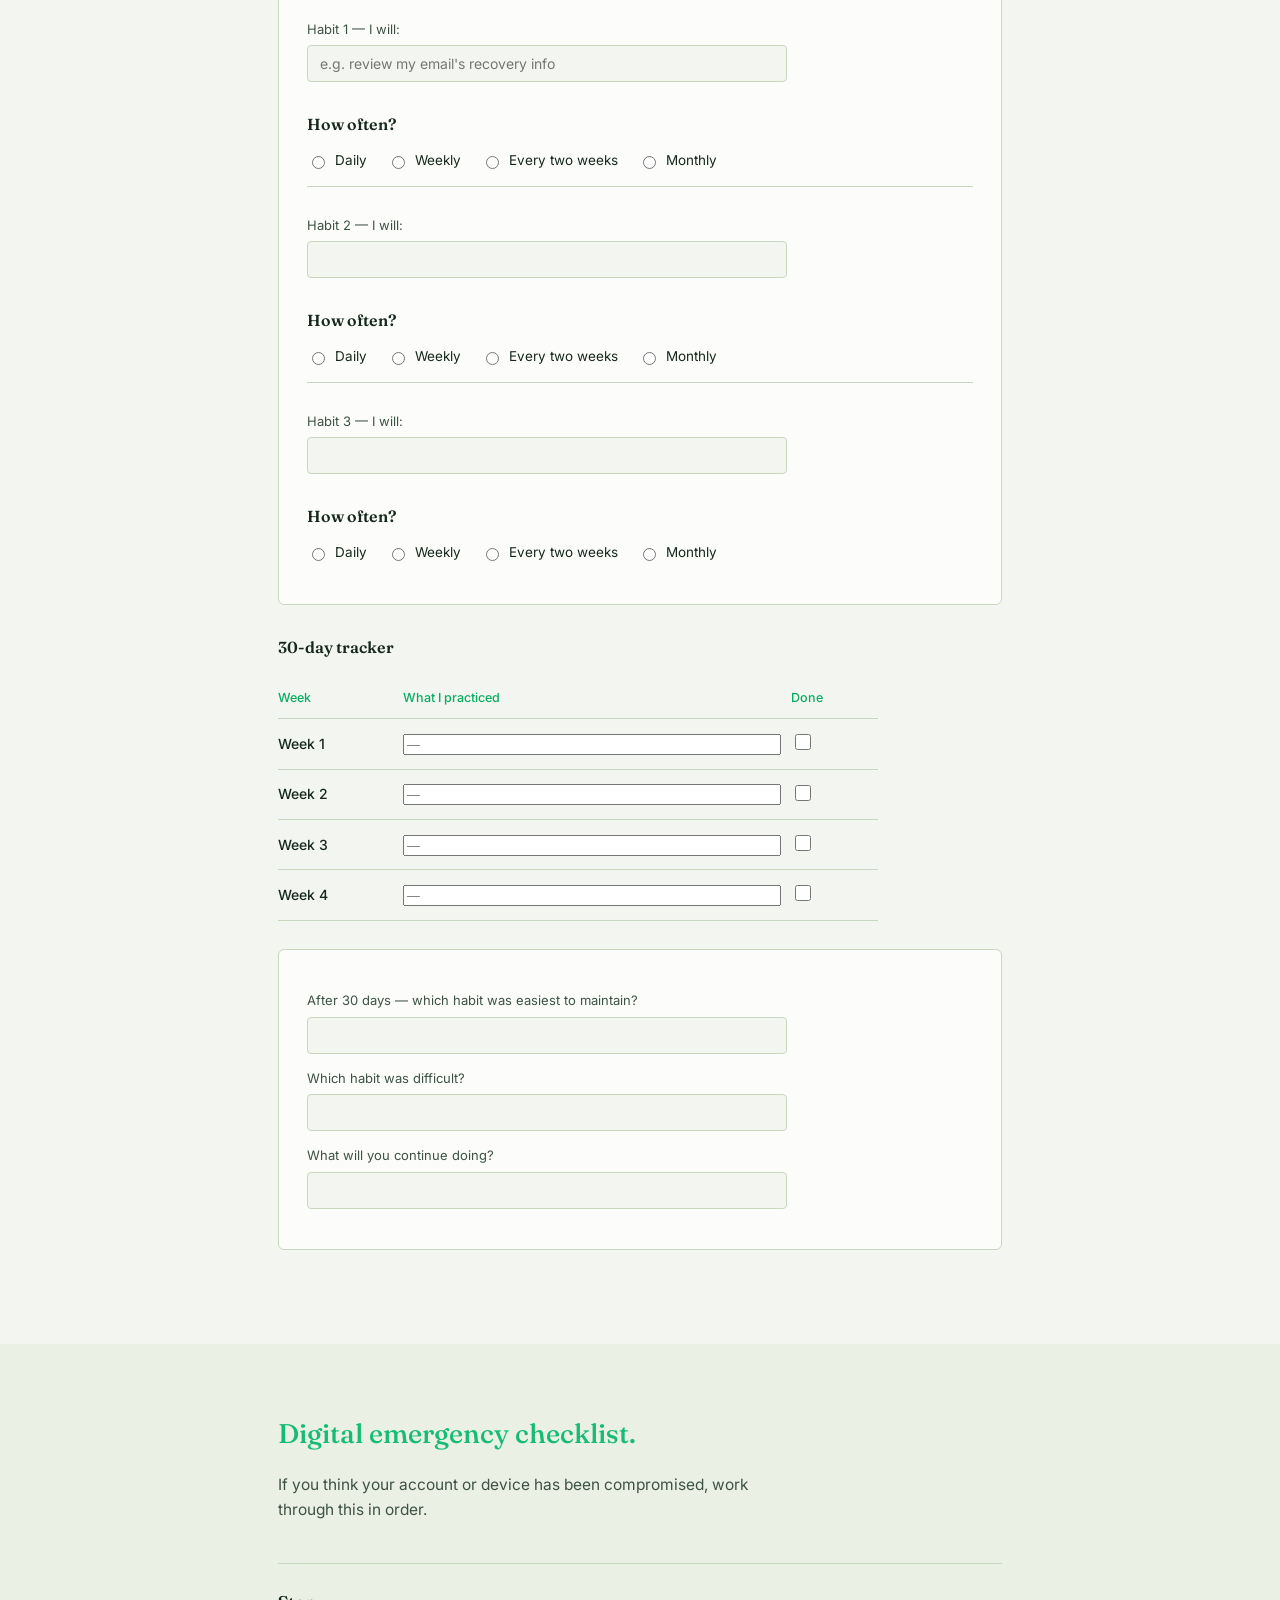
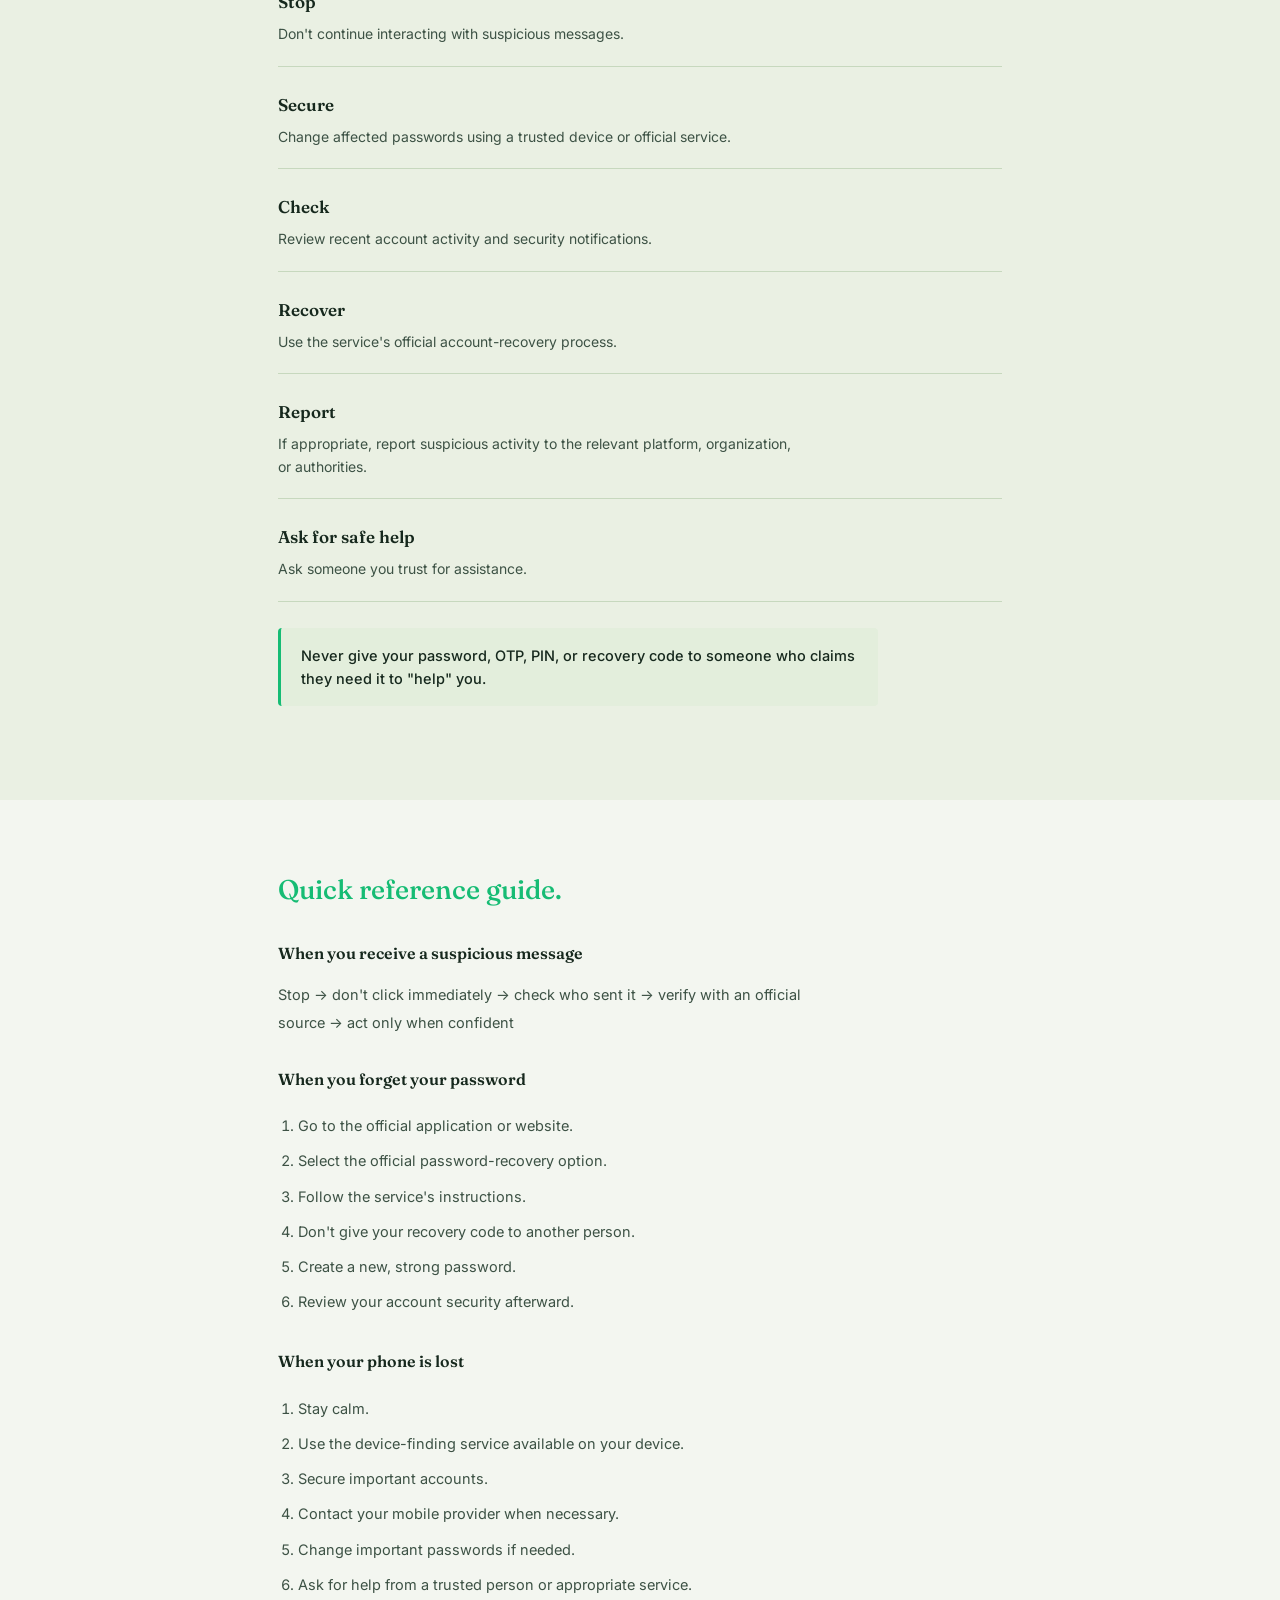
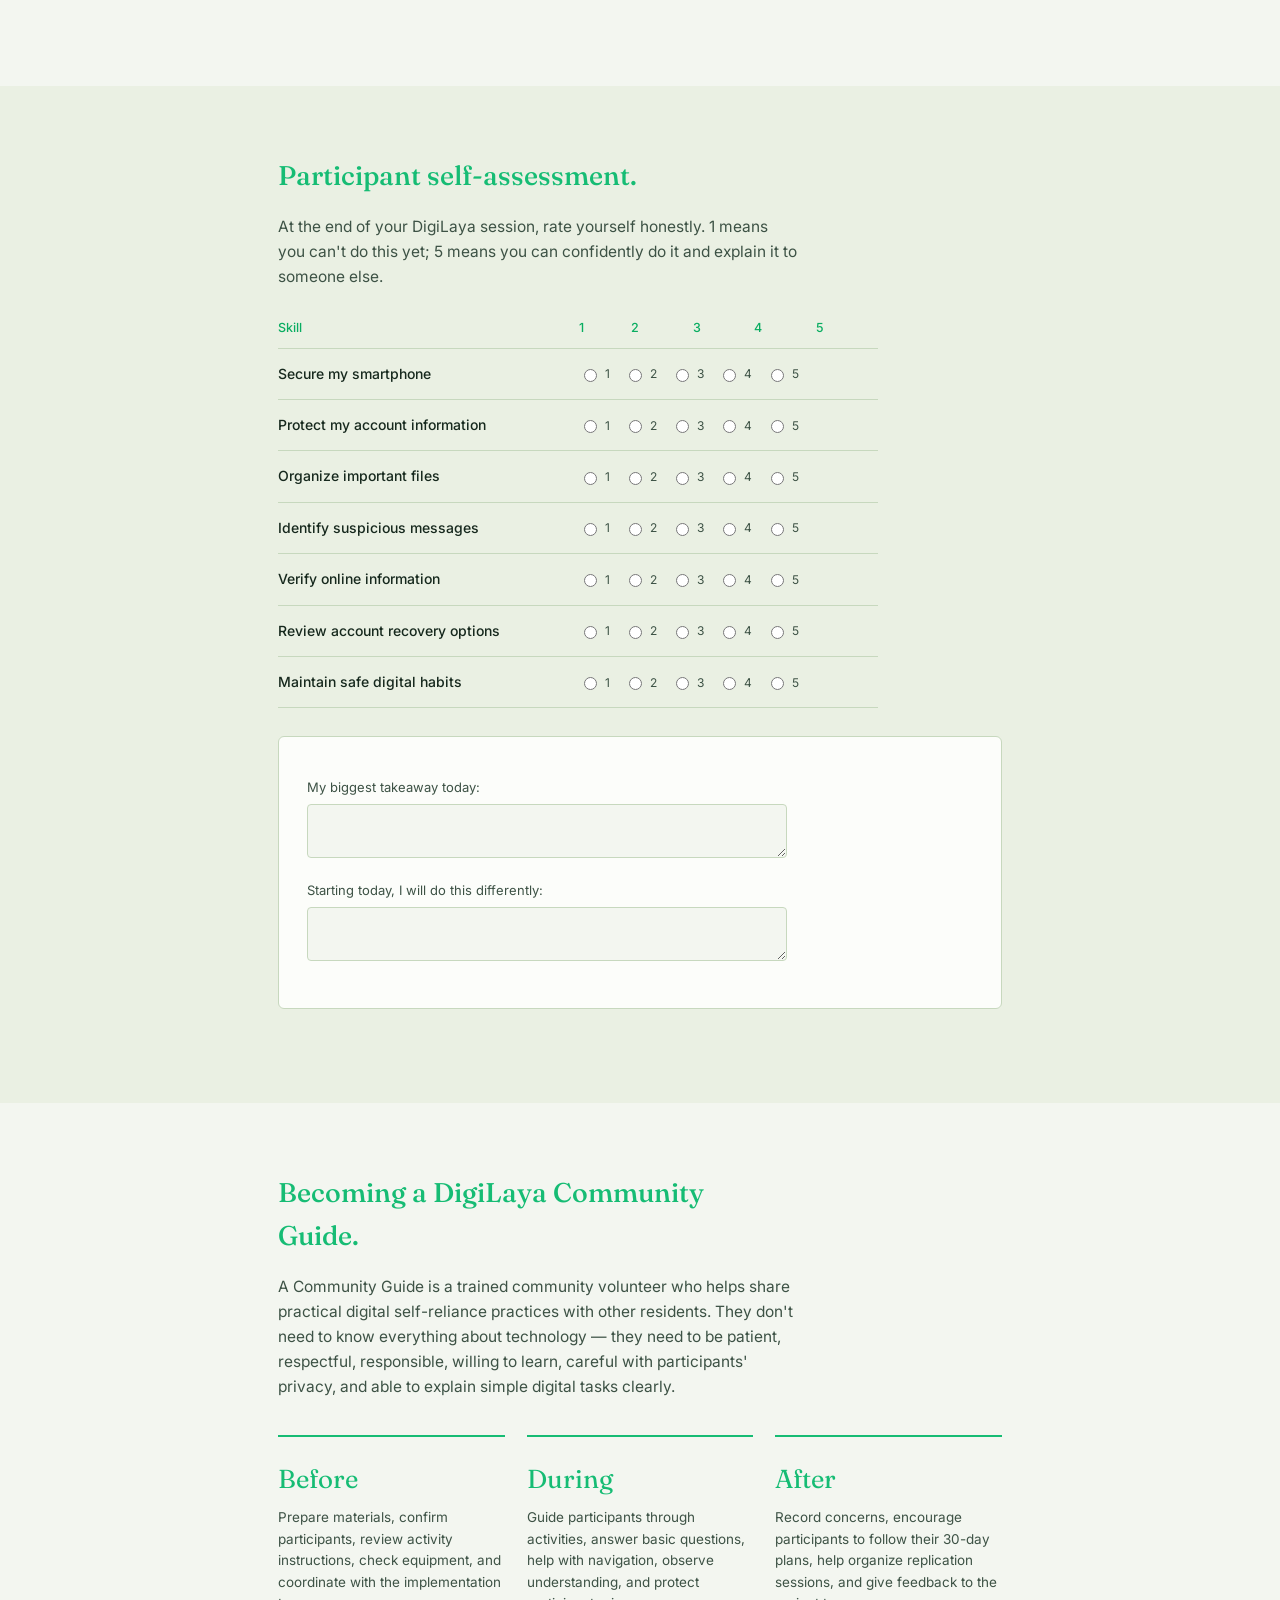
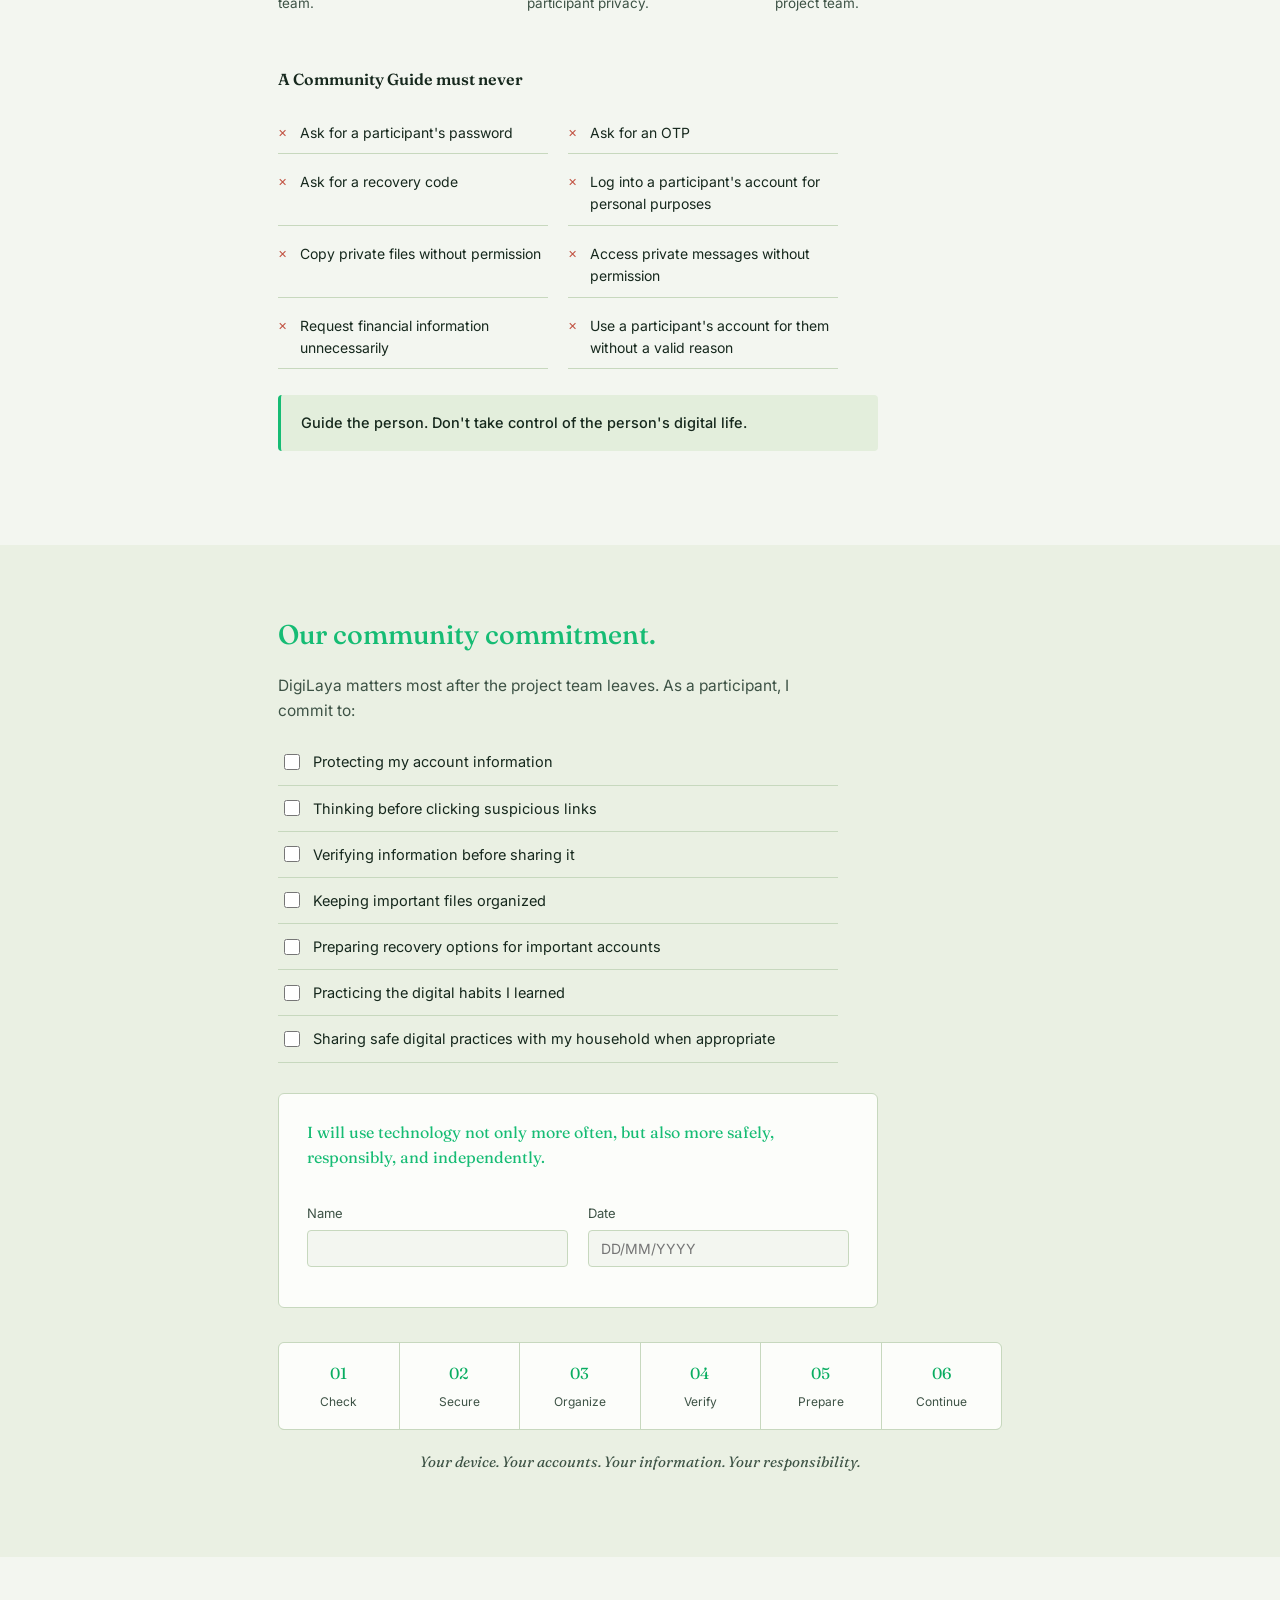
==== commit 6ab66ae2: "Fixed the double contents on the navbar" ====
--- a/handBook.html
+++ b/handBook.html
@@ -64,7 +64,7 @@
             aria-haspopup="true"
             aria-expanded="false"
           >
-            Contents <span class="caret" aria-hidden="true">&#9662;</span>
+            <span class="caret" aria-hidden="true">&#9662;</span>
           </button>
         </nav>
       </div>
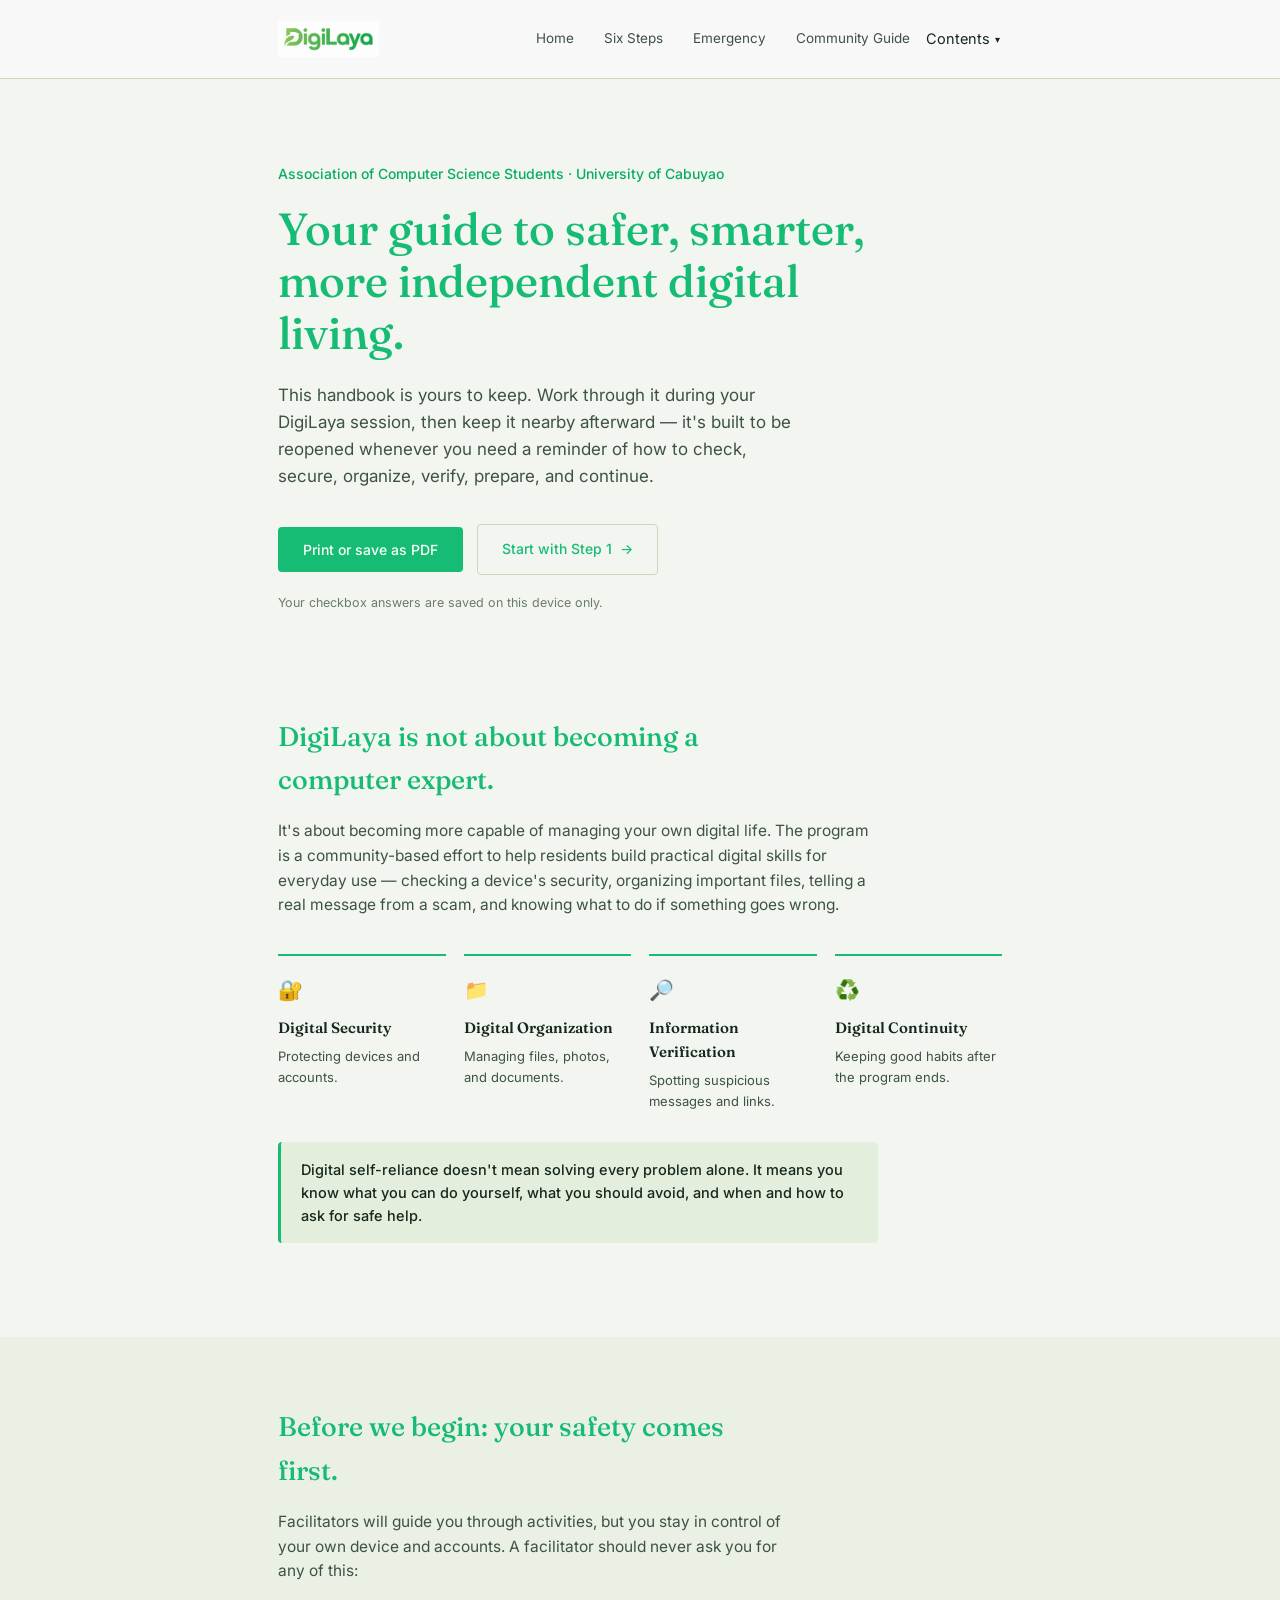
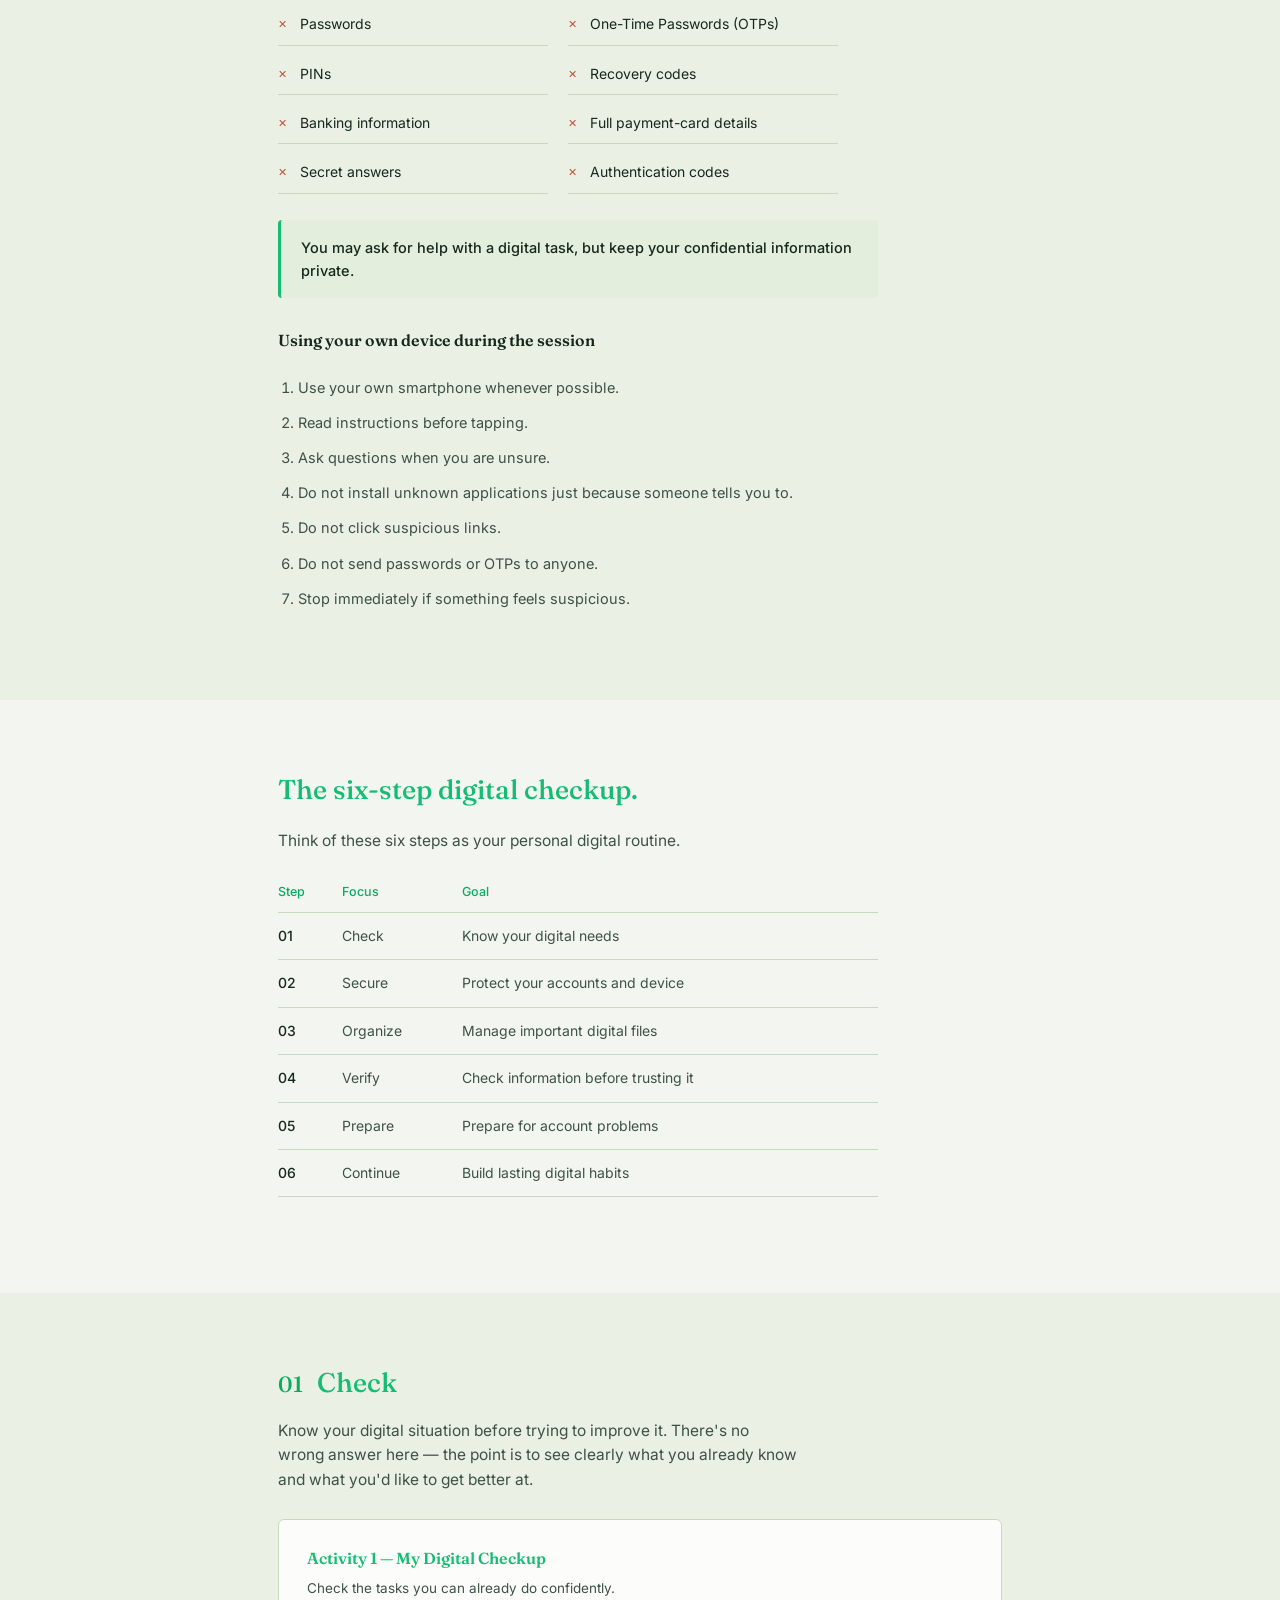
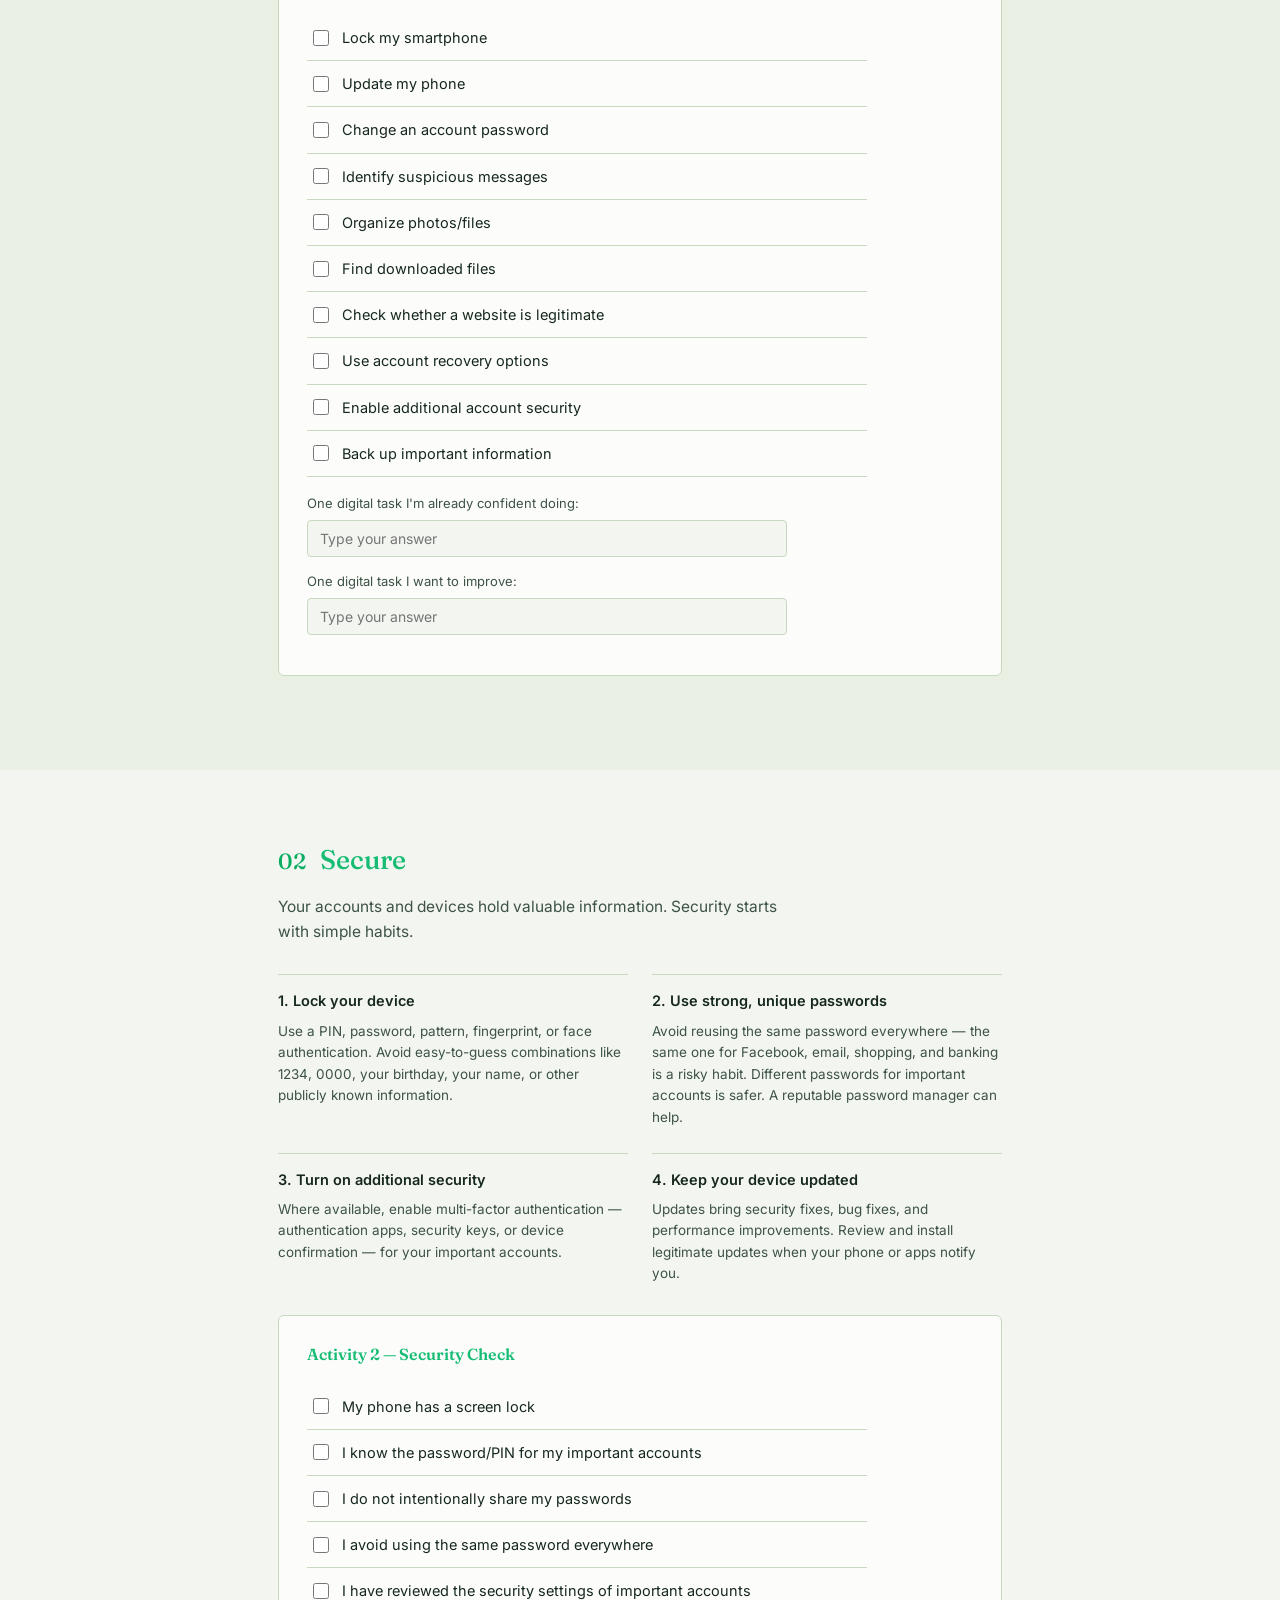
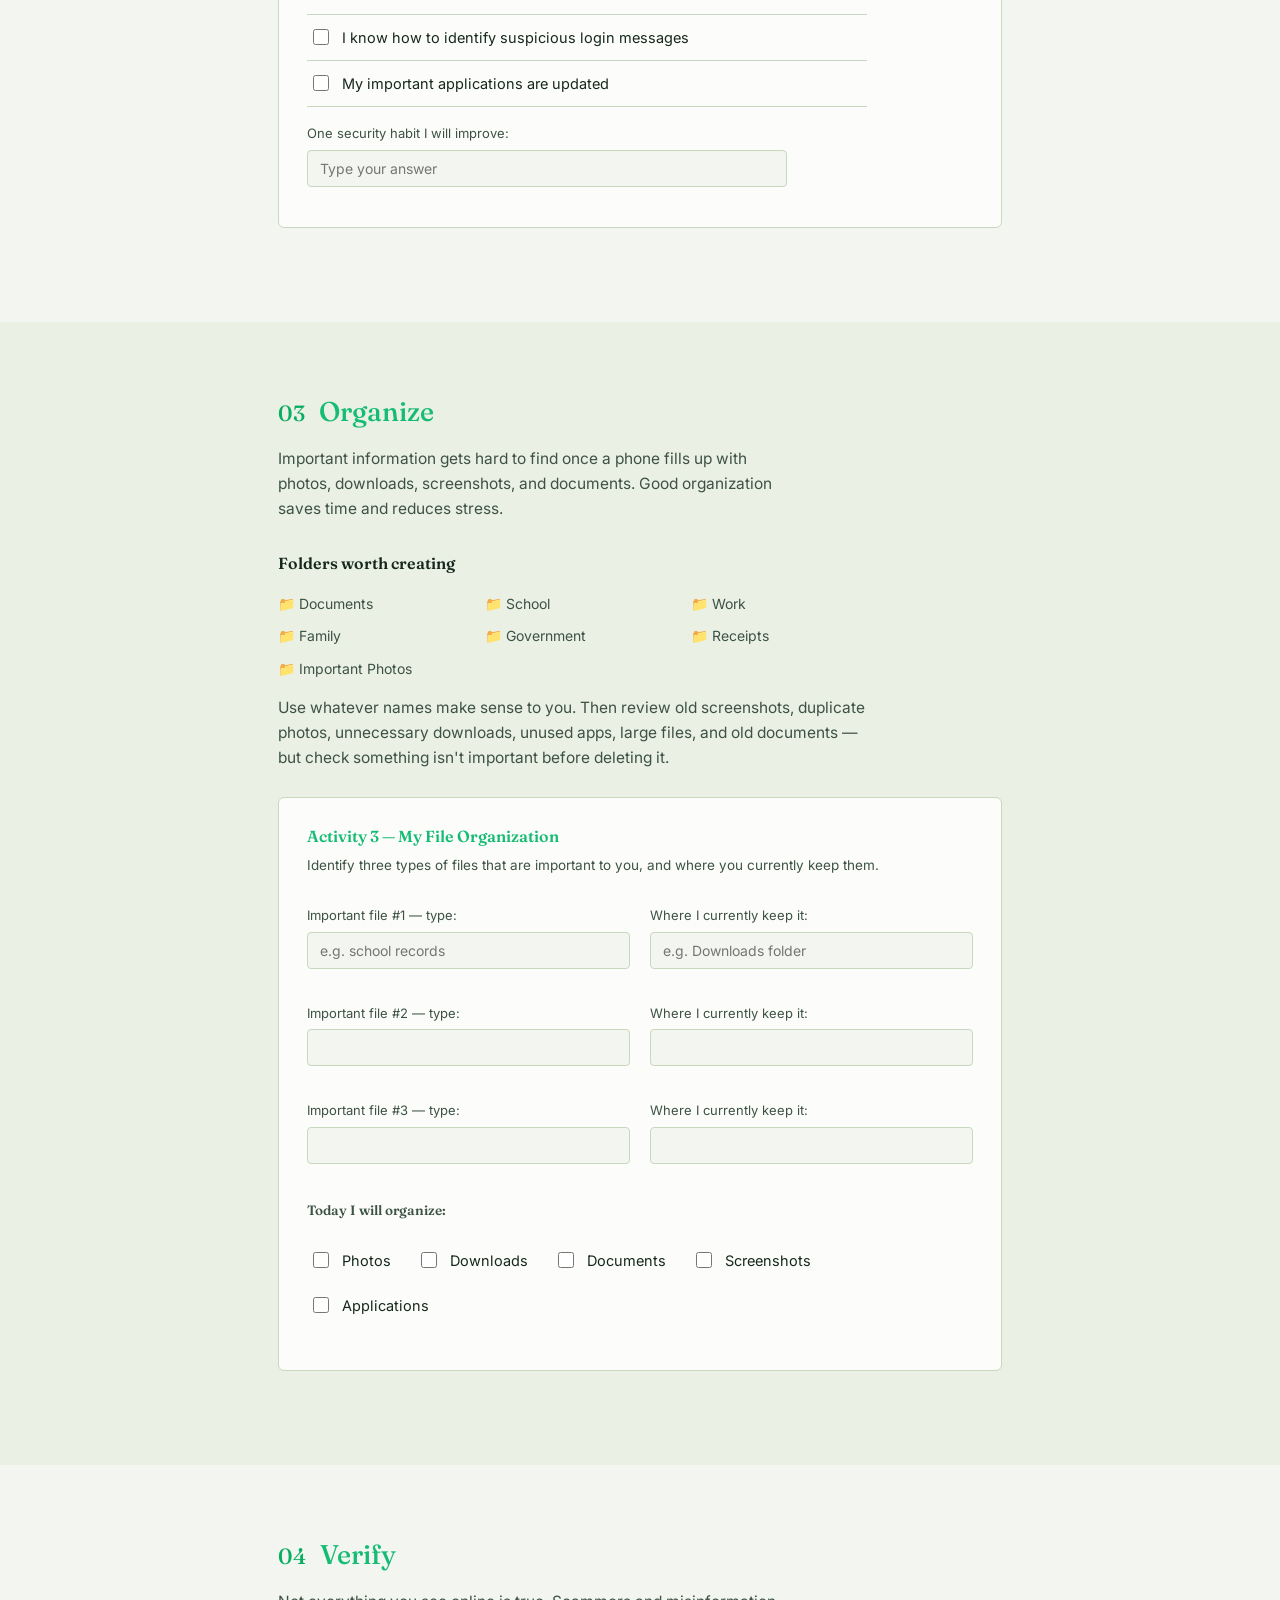
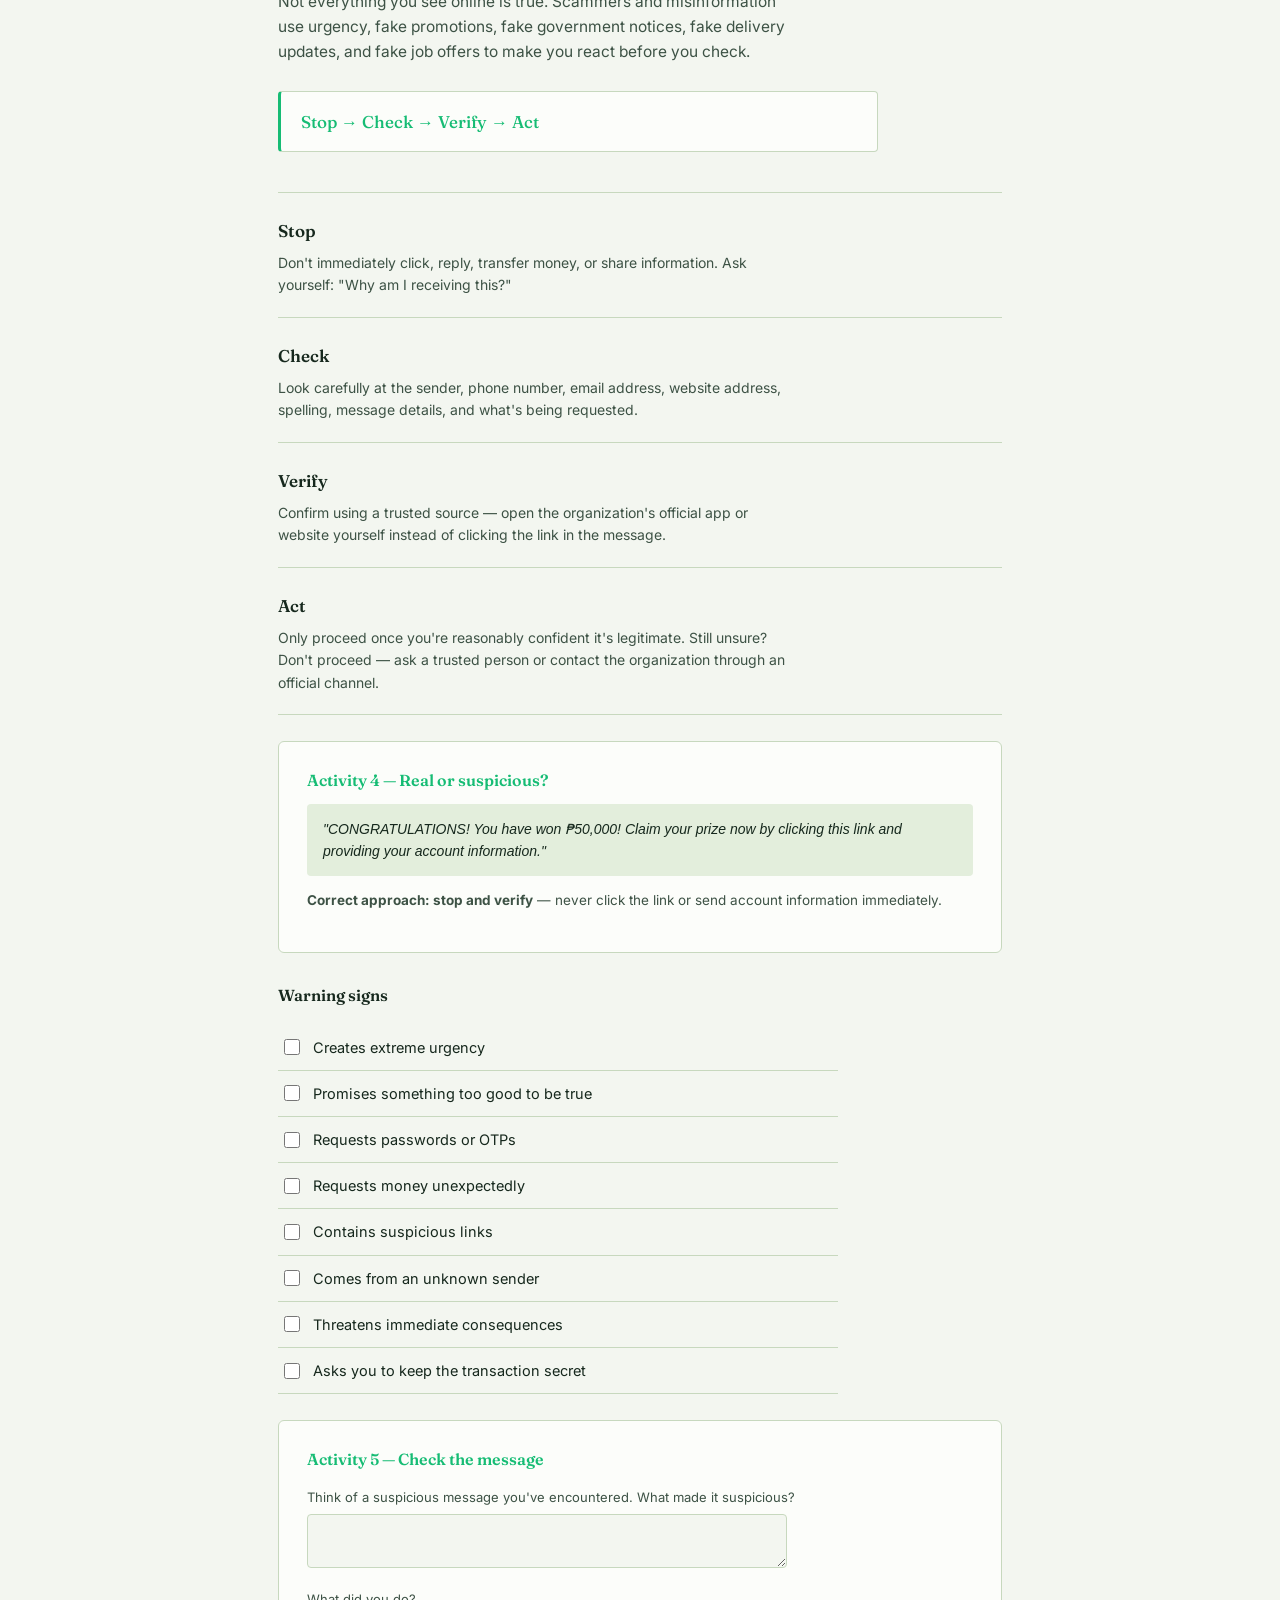
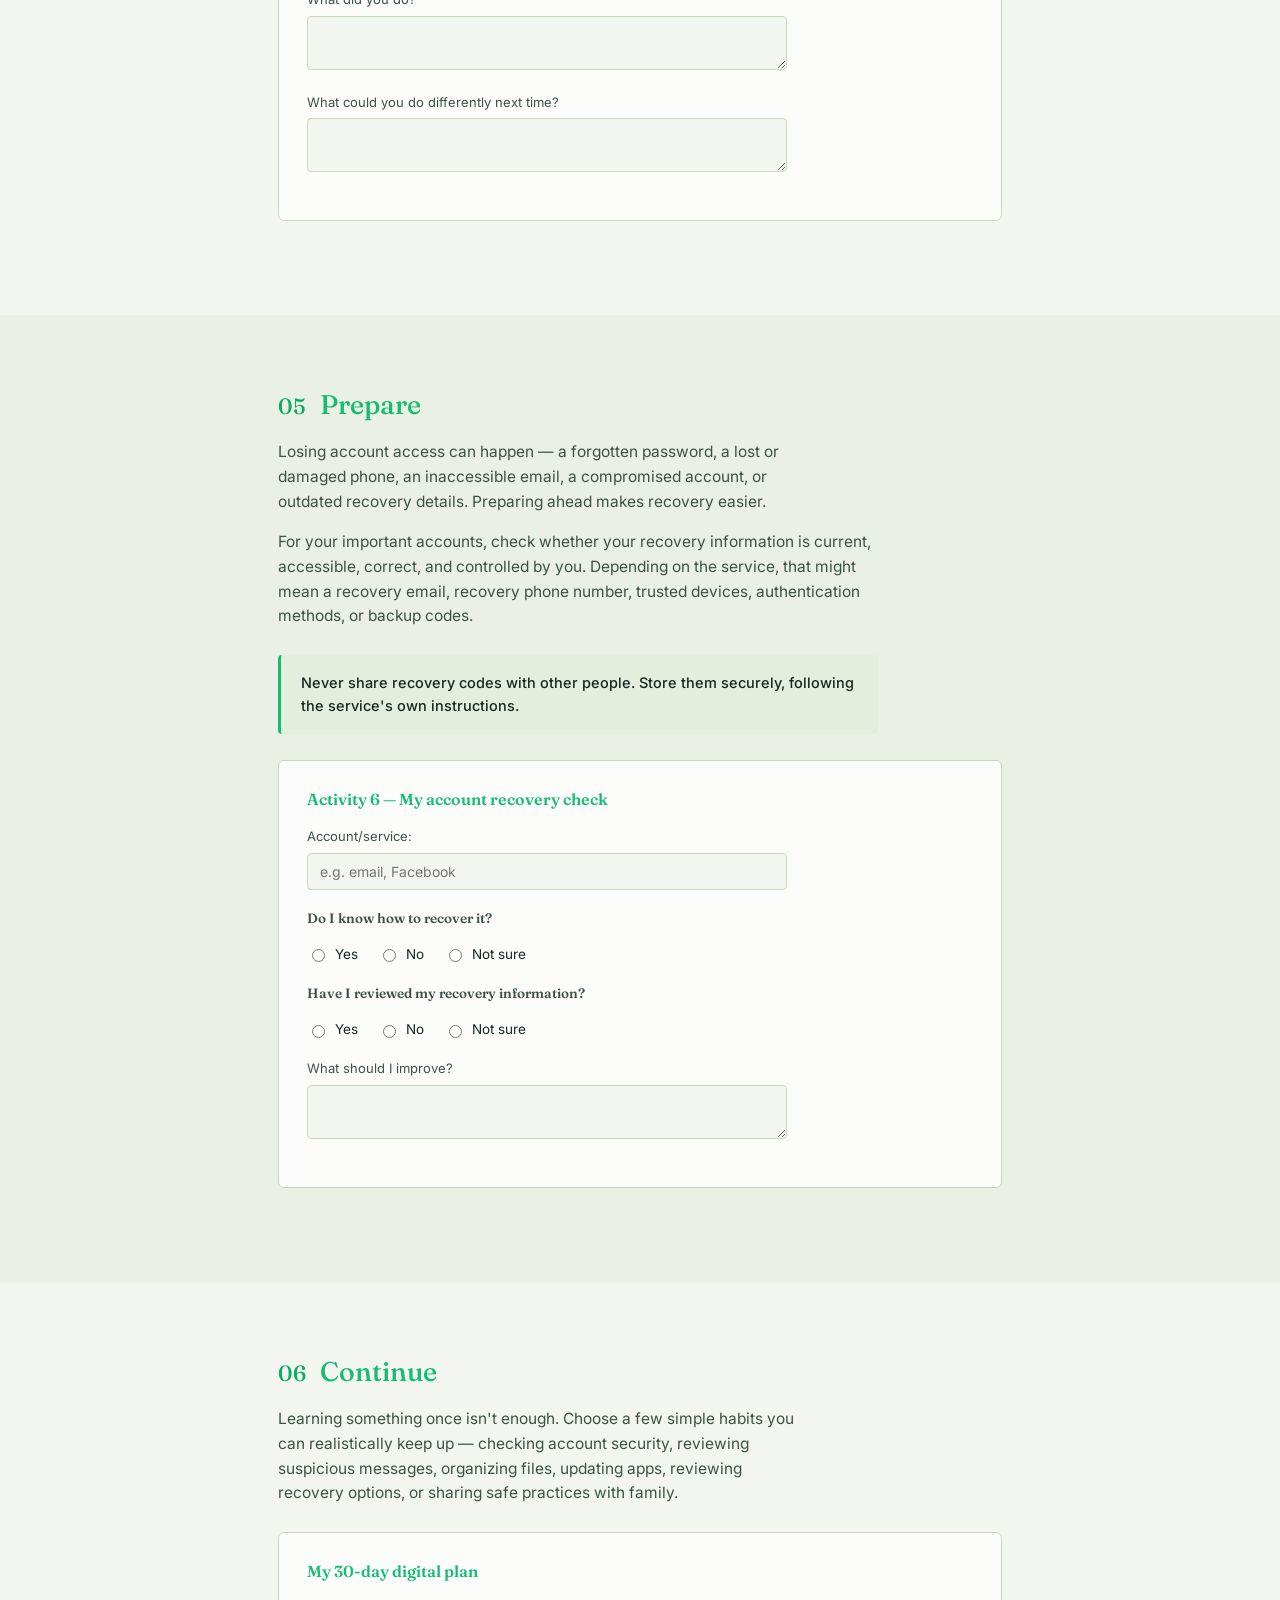
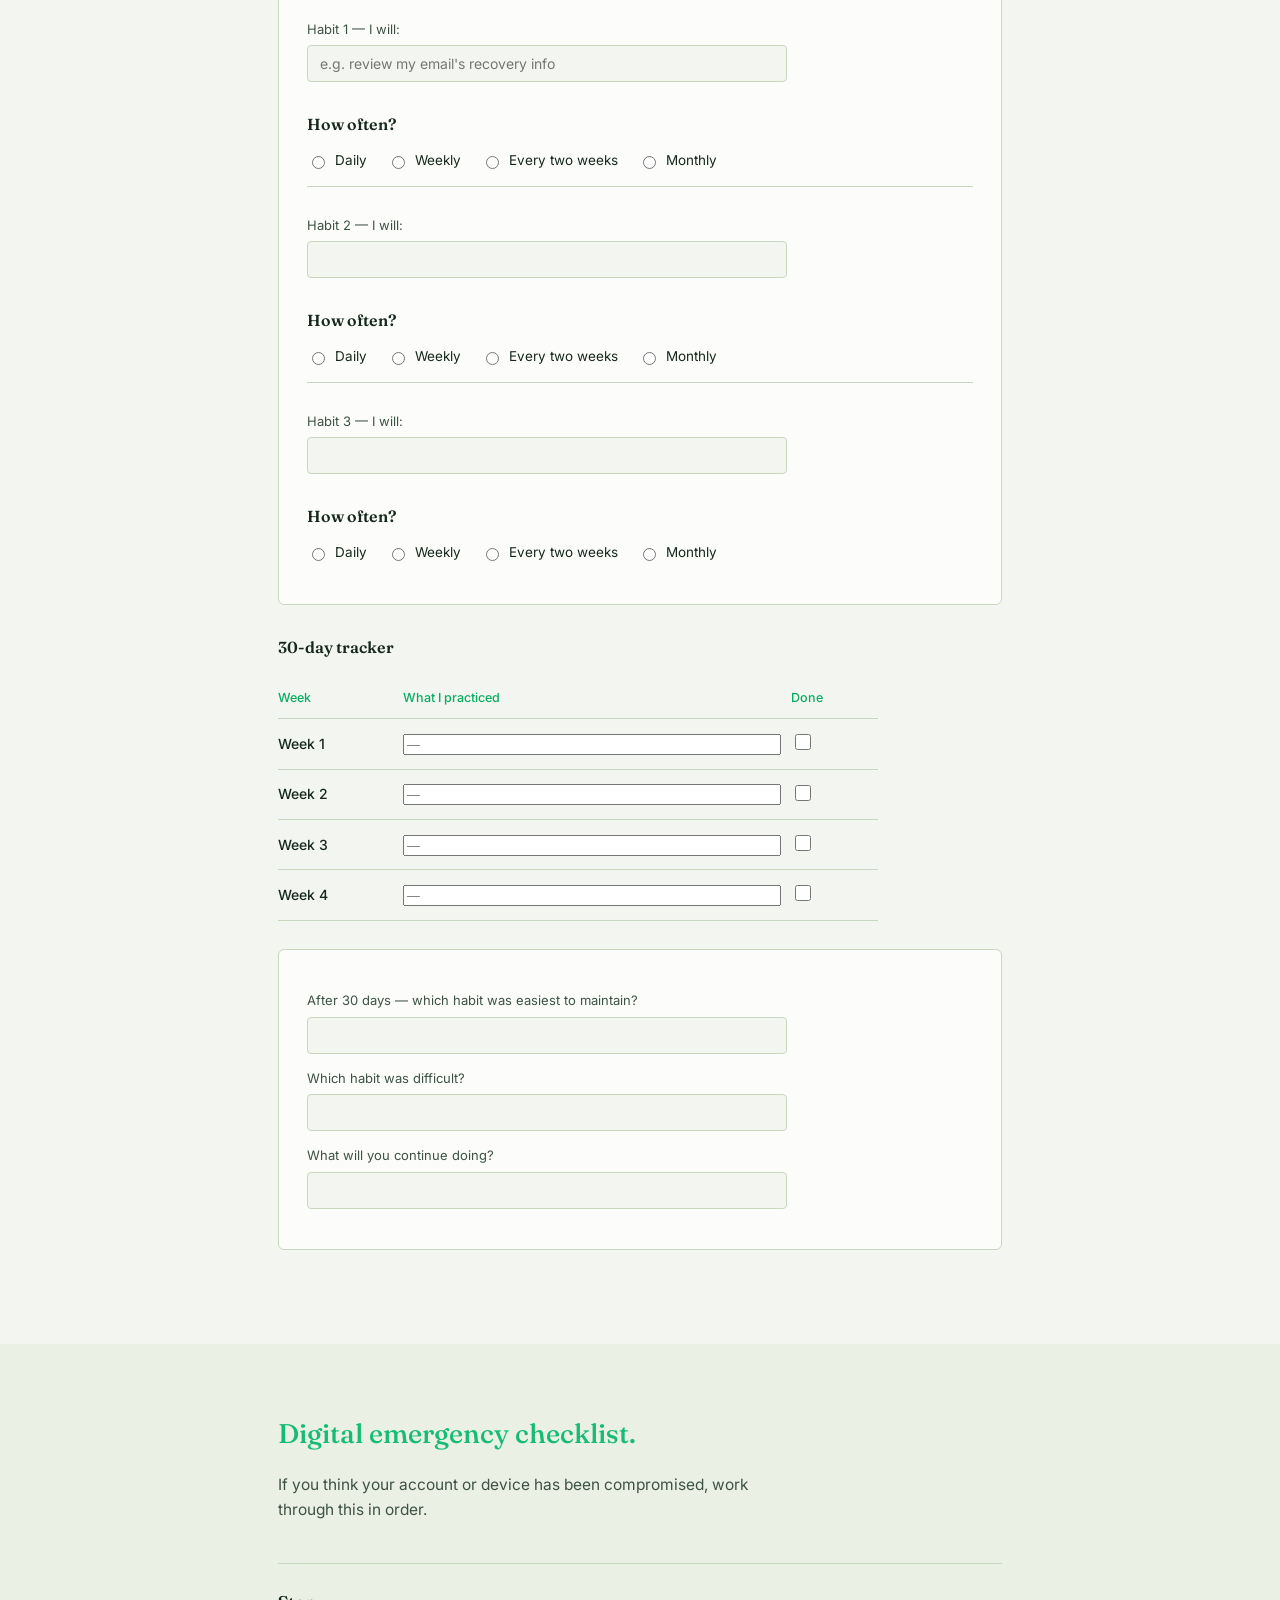
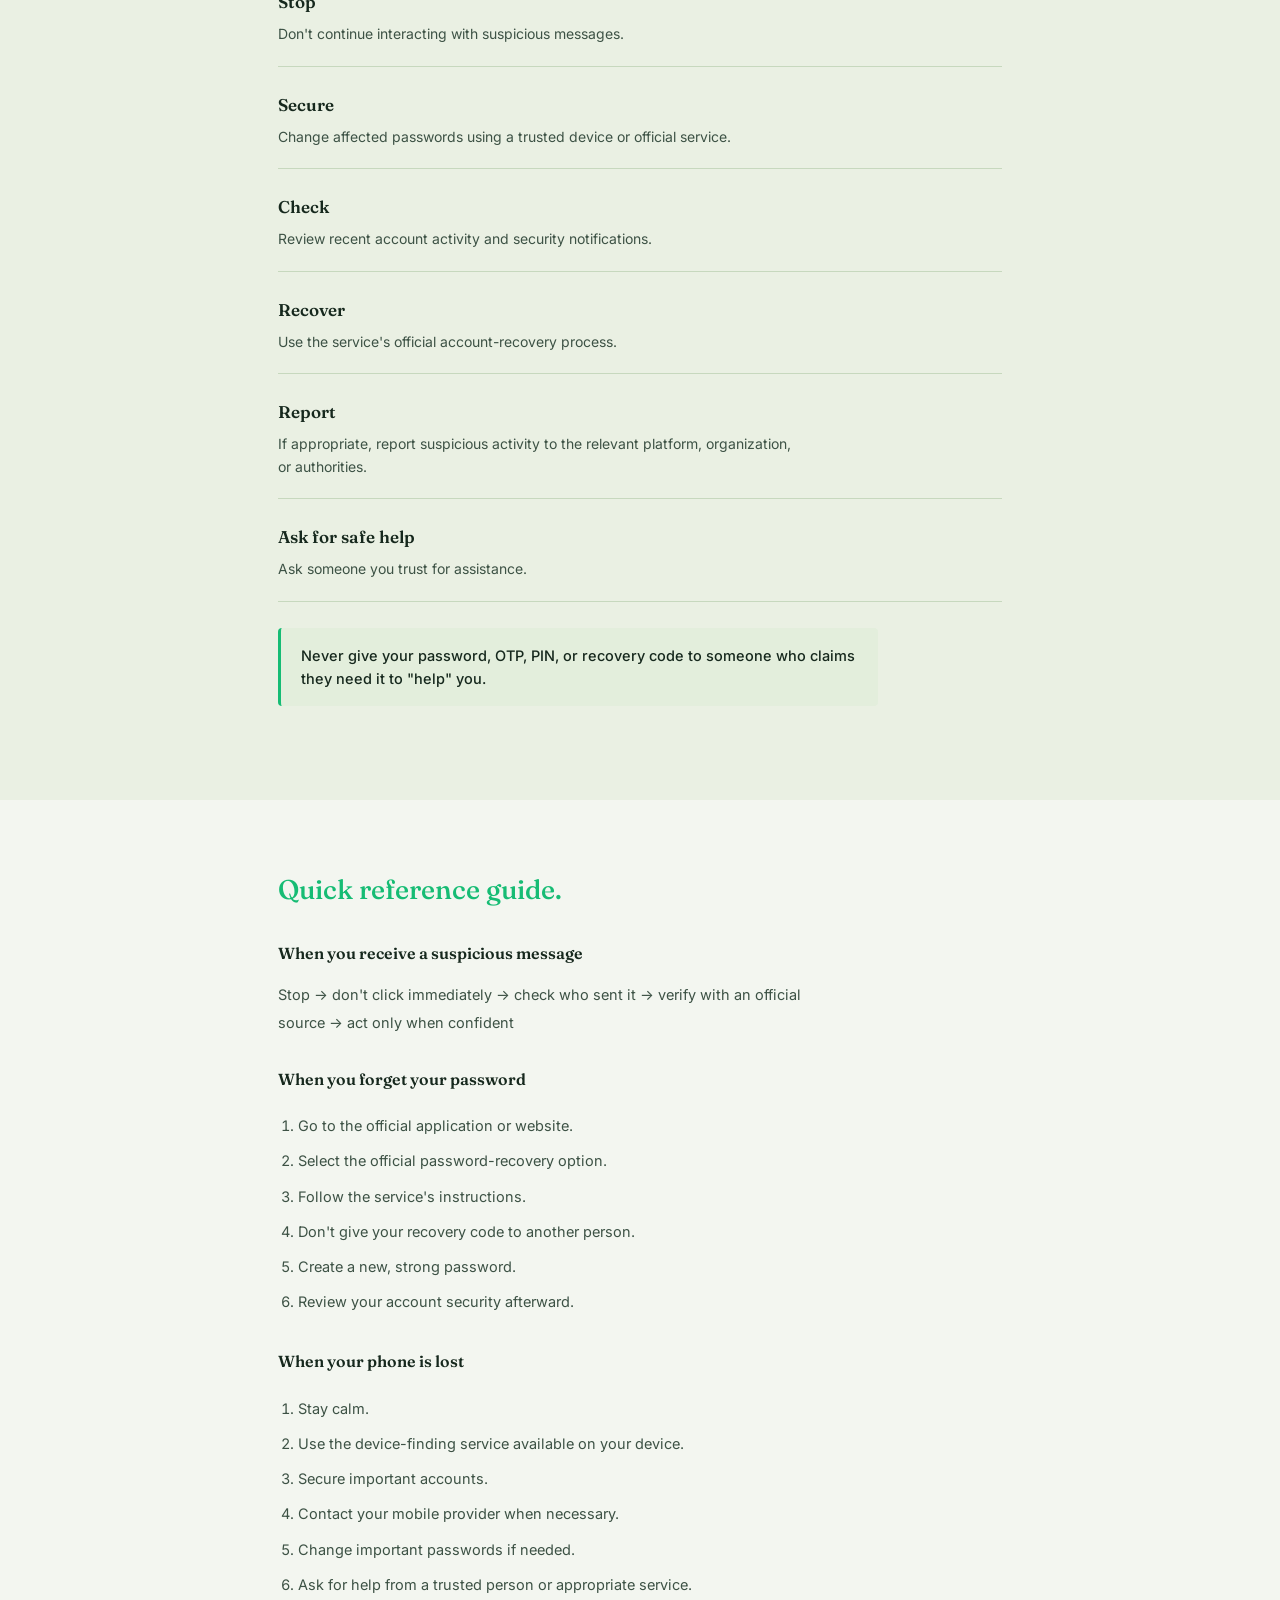
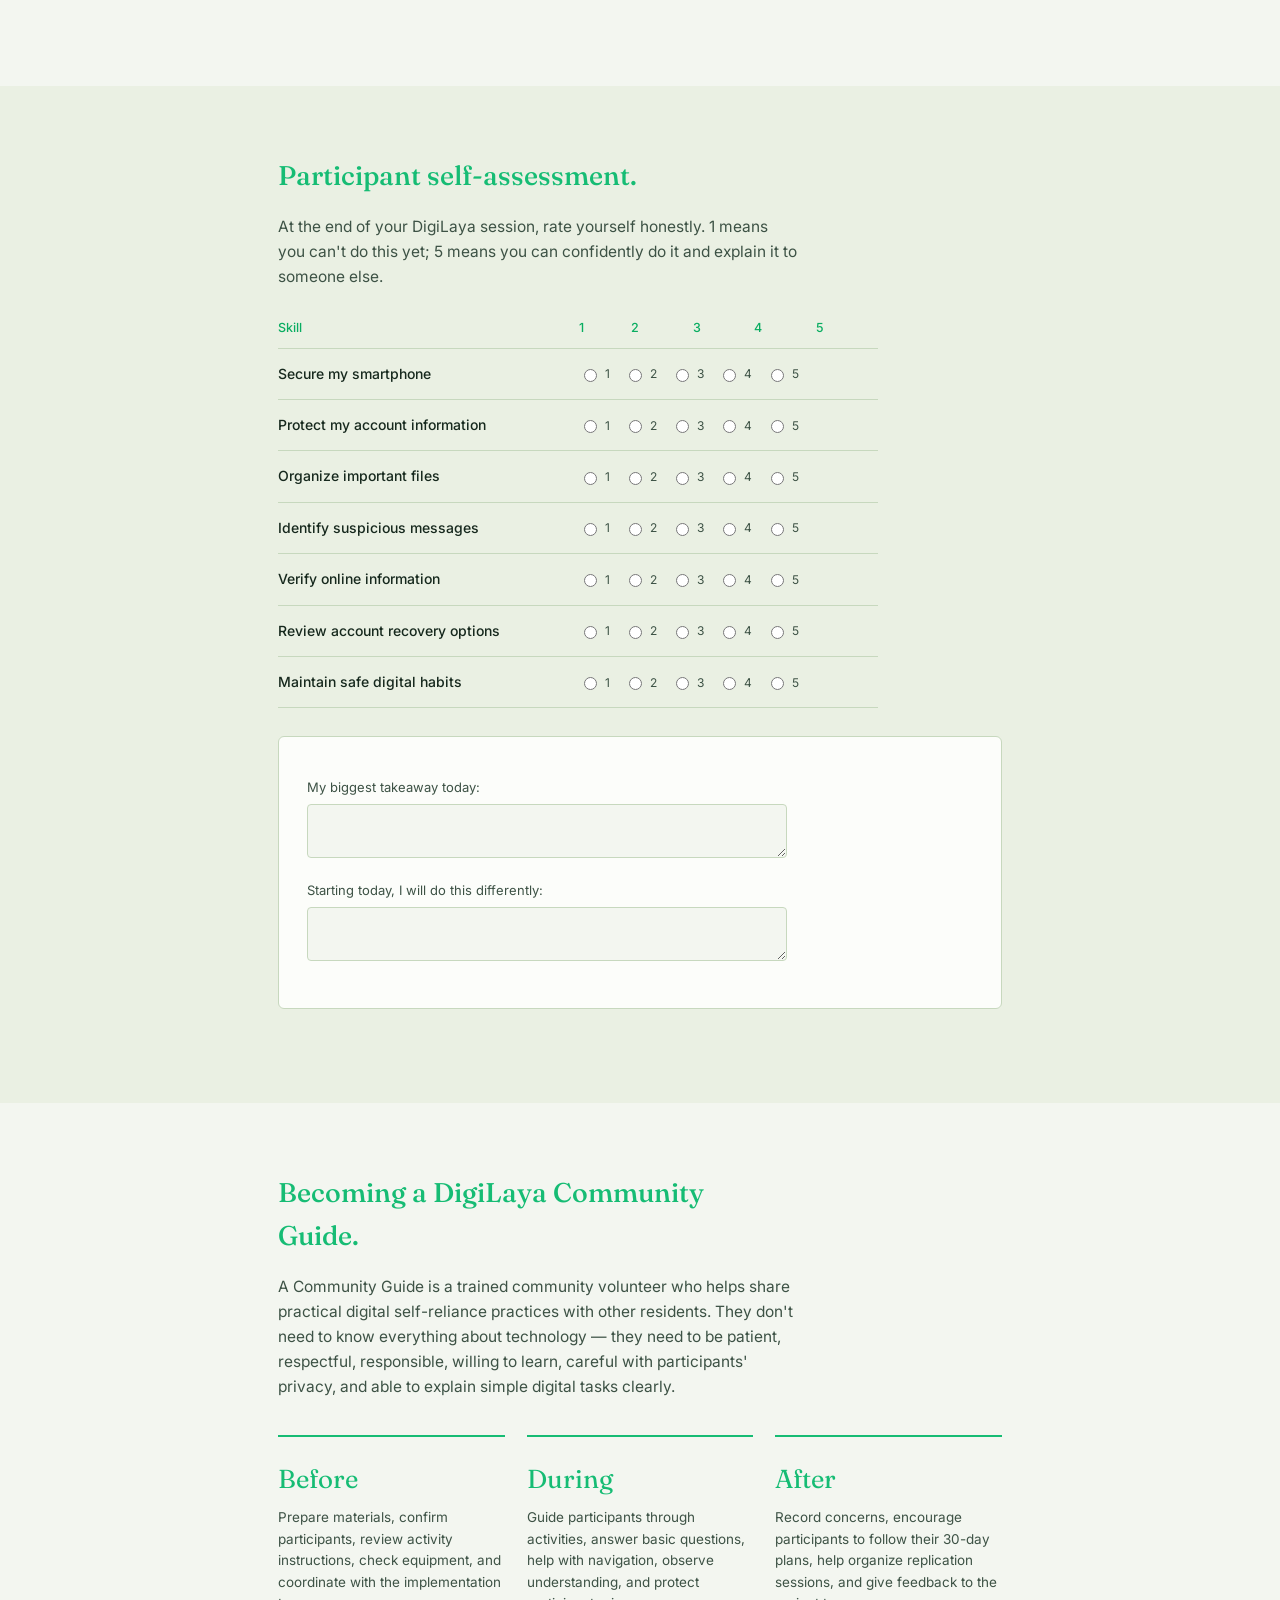
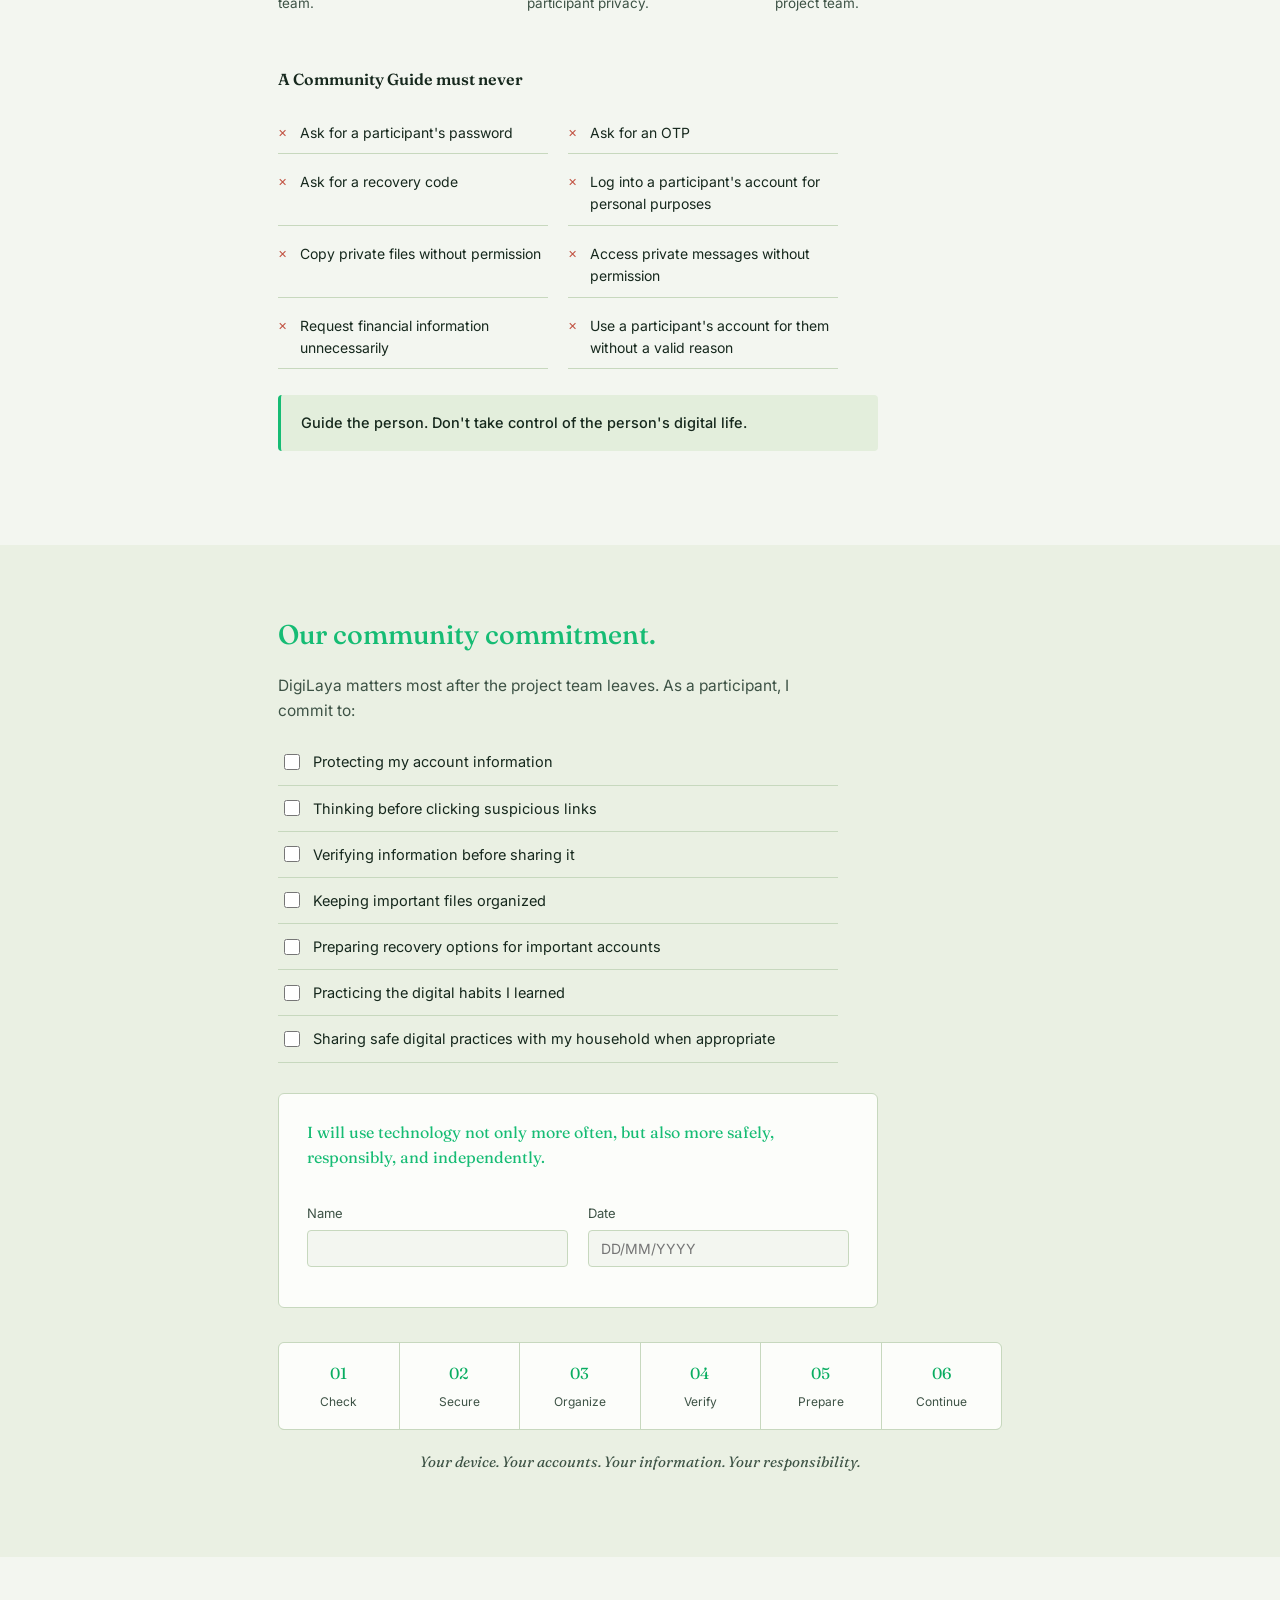
==== commit e7ee6bb8: "Fix the black arrow" ====
--- a/handBook.html
+++ b/handBook.html
@@ -63,9 +63,7 @@
             id="contentsBtn"
             aria-haspopup="true"
             aria-expanded="false"
-          >
-            <span class="caret" aria-hidden="true">&#9662;</span>
-          </button>
+          ></button>
         </nav>
       </div>
     </header>
